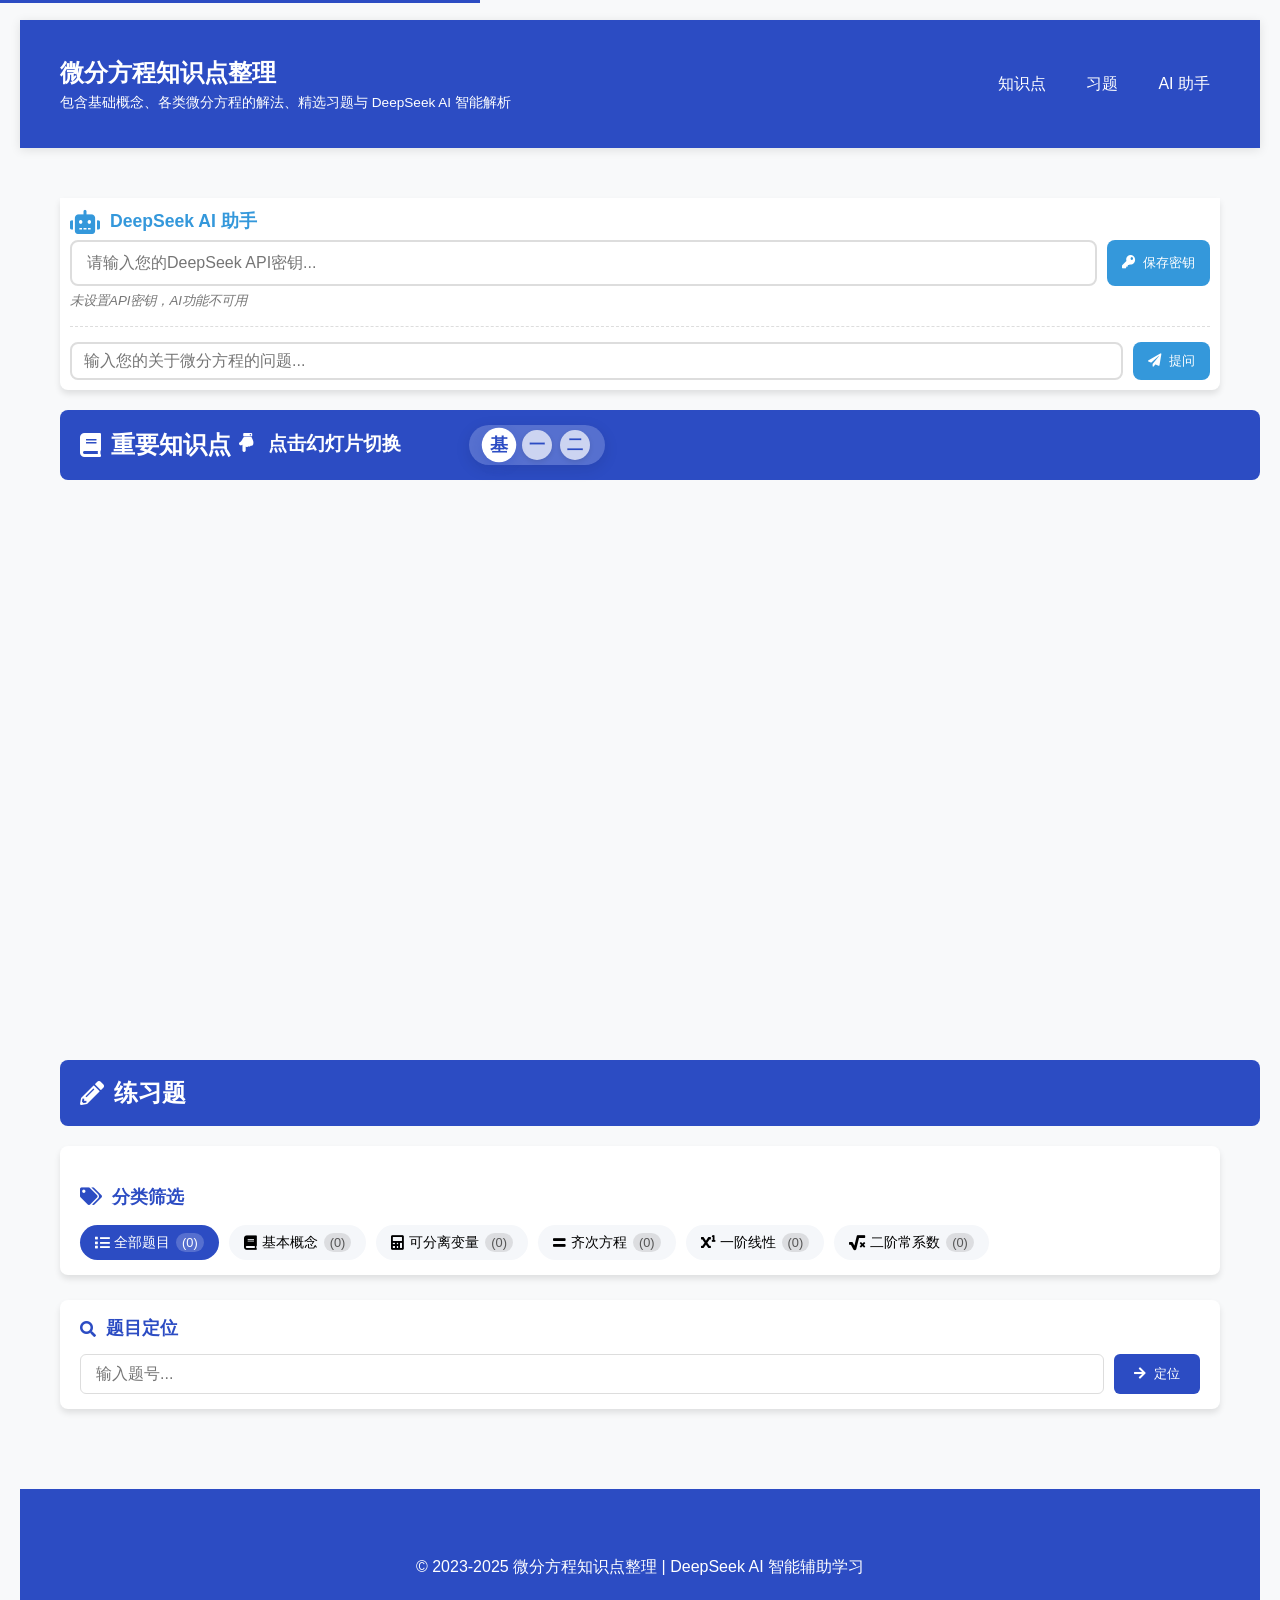
==== assets/differential-equation.html @ a794a0fa "Add Font Awesome, MathJax assets and project images" ====
<!DOCTYPE html>
<html lang="zh-CN">

<head>
    <meta charset="UTF-8">
    <meta http-equiv="Content-Type" content="text/html; charset=UTF-8">
    <meta name="viewport" content="width=device-width, initial-scale=1.0">
    <title>微分方程知识点整理</title>

    <!-- 加载指示器样式 -->
    <style>
        .loading-indicator {
            position: fixed;
            top: 0;
            left: 0;
            width: 100%;
            height: 3px;
            background: transparent;
            z-index: 9999;
        }

        .loading-bar {
            height: 100%;
            width: 0;
            background: #2c4cc3;
            transition: width 0.3s ease;
        }

        /* 移除按钮点击效果，只保留颜色变化 */
        .filter-btn,
        .solution-toggle {
            position: relative;
            transition: background-color 0.2s ease;
        }
        
        .filter-btn.active {
            background-color: var(--primary-color);
            color: white;
        }

        /* DeepSeek AI相关样式 */
        :root {
            --deepseek-primary: #3498db;
            --deepseek-secondary: #2980b9;
            --deepseek-accent: #1abc9c;
        }

        /* AI分析按钮样式 */
        .ai-analysis-btn {
            display: inline-flex;
            align-items: center;
            padding: 6px 14px;
            background: var(--deepseek-primary);
            color: white;
            border: none;
            border-radius: 20px;
            cursor: pointer;
            font-size: 13px;
            font-weight: 500;
            margin-left: 5px;
            transition: background-color 0.3s ease;
        }

        .ai-analysis-btn:hover {
            background-color: var(--deepseek-secondary);
        }

        .ai-analysis-btn i {
            margin-right: 6px;
            font-size: 14px;
        }

        /* Slideshow styles */
        .slides-container {
            position: relative;
            width: 100%;
            min-height: 520px;
            margin-bottom: 10px;
        }

        .slide {
            position: absolute;
            top: 0;
            left: 0;
            width: 100%;
            height: 100%;
            display: flex;
            justify-content: center;
            align-items: center;
            opacity: 0;
            pointer-events: none;
            transition: opacity var(--transition-speed) ease, transform var(--transition-speed) ease;
            transform: translateY(30px);
            z-index: 5;
        }

        .slide.active {
            opacity: 1;
            pointer-events: auto;
            transform: translateY(0);
            z-index: 10;
        }

        .slide-card {
            background: white;
            border-radius: 15px;
            padding: 40px 30px 30px;
            box-shadow: 0 10px 30px rgba(0, 0, 0, 0.1);
            position: relative;
            width: 90%;
            margin: 0 auto;
            max-width: 1000px;
            transition: transform 0.3s ease, box-shadow 0.3s ease;
            cursor: pointer;
        }

        .slide-card:hover {
            transform: translateY(-5px);
            box-shadow: 0 15px 40px rgba(0, 0, 0, 0.15);
        }

        .slide-number {
            position: absolute;
            top: -20px;
            left: -15px;
            width: 44px;
            height: 44px;
            background: var(--primary-color);
            color: white;
            border-radius: 50%;
            display: flex;
            align-items: center;
            justify-content: center;
            font-weight: bold;
            font-size: 1.3rem;
            box-shadow: 0 4px 10px rgba(44, 76, 195, 0.3);
            z-index: 5;
            border: 3px solid white;
        }

        .slide-header {
            display: flex;
            justify-content: space-between;
            align-items: center;
            margin-bottom: 16px;
            padding-bottom: 10px;
            border-bottom: 2px solid rgba(44, 76, 195, 0.2);
            position: relative;
        }

        .slide-title {
            font-size: 1.3rem;
            color: var(--primary-color);
            position: relative;
            margin: 0;
            padding-left: 8px;
            flex: 1;
        }

        .slide-content {
            position: relative;
            z-index: 1;
            font-size: 0.95rem;
        }

        .circle-nav {
            display: flex;
            gap: 12px;
            background: rgba(255, 255, 255, 0.9);
            padding: 10px 20px;
            border-radius: 30px;
            box-shadow: 0 4px 15px rgba(0, 0, 0, 0.1);
        }

        .circle-num {
            width: 36px;
            height: 36px;
            border-radius: 50%;
            background: #e2e8f0;
            color: #2c3e50;
            display: flex;
            align-items: center;
            justify-content: center;
            font-weight: 600;
            cursor: pointer;
            transition: all 0.3s ease;
            font-size: 1rem;
            box-shadow: 0 2px 5px rgba(0, 0, 0, 0.1);
        }

        .circle-num:hover {
            transform: scale(1.1);
            background: #d1e0f6;
        }

        .circle-num.active {
            background: var(--primary-color);
            color: white;
            transform: scale(1.15);
            box-shadow: 0 4px 8px rgba(44, 76, 195, 0.3);
        }

        @media (max-width: 1100px) {
            .slide-card {
                padding: 30px 25px 25px;
                width: 95%;
            }

            .slide-title {
                font-size: 1.5rem;
                margin-bottom: 16px;
            }

            .slide-content {
                font-size: 0.9rem;
            }
        }

        /* 筛选器和题目定位器样式 */
        .filter-section {
            margin-bottom: 25px;
            padding: 15px 20px;
            background: white;
            border-radius: var(--border-radius);
            box-shadow: var(--card-shadow);
        }

        .filter-subtitle {
            display: flex;
            align-items: center;
            margin-bottom: 15px;
            font-size: 1.1rem;
            color: var(--primary-color);
        }

        .filter-subtitle i {
            margin-right: 10px;
        }

        .locator-section {
            margin-bottom: 20px;
            padding: 15px 20px;
            background: white;
            border-radius: var(--border-radius);
            box-shadow: var(--card-shadow);
        }

        .locator-title {
            display: flex;
            align-items: center;
            margin-bottom: 12px;
        }

        .locator-title i {
            margin-right: 10px;
            color: var(--primary-color);
        }

        .locator-title h4 {
            margin: 0;
            font-size: 1.1rem;
            color: var(--primary-color);
        }

        .locator-input-container {
            display: flex;
            gap: 10px;
        }

        .problem-number-input {
            flex: 1;
            padding: 10px 15px;
            border: 1px solid #ddd;
            border-radius: 6px;
            font-size: 16px;
        }

        .locate-problem-btn {
            padding: 10px 20px;
            background: var(--primary-color);
            color: white;
            border: none;
            border-radius: 6px;
            cursor: pointer;
            transition: background-color 0.3s;
            display: flex;
            align-items: center;
        }

        .locate-problem-btn:hover {
            background-color: #1e3a8a;
        }

        .locate-problem-btn i {
            margin-right: 8px;
        }

        /* 高亮样式 */
        .problem-highlight {
            animation: highlight-pulse 2s;
        }

        @keyframes highlight-pulse {
            0% {
                box-shadow: 0 0 0 0 rgba(44, 76, 195, 0.7);
            }

            70% {
                box-shadow: 0 0 0 15px rgba(44, 76, 195, 0);
            }

            100% {
                box-shadow: 0 0 0 0 rgba(44, 76, 195, 0);
            }
        }

        .filter-title {
            margin-bottom: 15px;
            display: flex;
            align-items: center;
        }

        .filter-title i {
            margin-right: 10px;
            color: var(--primary-color);
        }

        .filter-container {
            display: flex;
            flex-wrap: wrap;
            gap: 10px;
        }

        .filter-btn {
            padding: 8px 15px;
            background: var(--light-gray);
            border: none;
            border-radius: 20px;
            cursor: pointer;
            transition: all var(--transition-speed);
            font-size: 0.9rem;
            display: flex;
            align-items: center;
        }


        .filter-btn i {
            margin-right: 5px;
        }




        .filter-btn .count {
            margin-left: 6px;
            background: rgba(255, 255, 255, 0.2);
            padding: 2px 6px;
            border-radius: 10px;
            font-size: 0.8rem;
            font-weight: normal;
        }

        .filter-btn:not(.active) .count {
            background: rgba(0, 0, 0, 0.1);
            color: #555;
        }



        /* 全局DeepSeek查询框 */
        .global-deepseek-container {
            background: white;
            padding: 20px;
            border-radius: 8px;
            box-shadow: 0 4px 6px rgba(0, 0, 0, 0.1);
            margin-bottom: 30px;
        }

        .global-deepseek-title {
            display: flex;
            align-items: center;
            margin-bottom: 15px;
            color: var(--deepseek-primary);
        }

        .global-deepseek-title i {
            margin-right: 10px;
            font-size: 1.5rem;
        }

        .global-deepseek-title h3 {
            margin: 0;
        }

        .global-deepseek-input-container {
            display: flex;
            gap: 10px;
        }

        .global-deepseek-input {
            flex: 1;
            padding: 12px 15px;
            border: 2px solid #ddd;
            border-radius: 8px;
            font-size: 16px;
            transition: border-color 0.3s;
        }

        .global-deepseek-input:focus {
            border-color: var(--deepseek-primary);
            outline: none;
        }

        .global-deepseek-btn {
            padding: 10px 20px;
            background: var(--deepseek-primary);
            color: white;
            border: none;
            border-radius: 8px;
            cursor: pointer;
            font-weight: 500;
            transition: background-color 0.3s;
            display: flex;
            align-items: center;
        }

        .global-deepseek-btn:hover {
            background-color: var(--deepseek-secondary);
        }

        .global-deepseek-btn i {
            margin-right: 8px;
        }

        /* DeepSeek AI Chat模态框样式 */
        .deepseek-modal {
            display: none;
            position: fixed;
            top: 0;
            left: 0;
            width: 100%;
            height: 100%;
            background-color: rgba(0, 0, 0, 0.5);
            z-index: 2000;
            overflow: auto;
            animation: fadeIn 0.3s;
        }

        .deepseek-modal.show {
            display: flex;
            justify-content: center;
            align-items: center;
        }

        .deepseek-modal-content {
            background-color: white;
            width: 800px;
            max-width: 90%;
            height: 80vh;
            border-radius: 12px;
            overflow: hidden;
            display: flex;
            flex-direction: column;
            position: relative;
            box-shadow: 0 10px 25px rgba(0, 0, 0, 0.2);
            animation: slideUp 0.4s;
        }

        .deepseek-modal-header {
            display: flex;
            justify-content: space-between;
            align-items: center;
            padding: 15px 20px;
            background: var(--deepseek-primary);
            color: white;
        }

        .deepseek-modal-title {
            font-size: 1.2rem;
            font-weight: bold;
            margin: 0;
        }

        .deepseek-modal-close {
            background: transparent;
            border: none;
            color: white;
            font-size: 1.5rem;
            cursor: pointer;
            padding: 0;
            transition: transform 0.3s;
        }

        .deepseek-modal-close:hover {
            transform: scale(1.1);
        }

        .deepseek-modal-body {
            flex: 1;
            display: flex;
            flex-direction: column;
            padding: 20px;
            overflow: hidden;
        }

        .deepseek-chat-container {
            flex: 1;
            overflow-y: auto;
            padding: 10px;
            background: #f8f9fa;
            border-radius: 8px;
            margin-bottom: 15px;
        }

        .deepseek-chat-message {
            margin-bottom: 15px;
            max-width: 90%;
        }

        .deepseek-chat-user {
            margin-left: auto;
            background: #dcf8c6;
            padding: 10px 15px;
            border-radius: 18px 18px 0 18px;
            box-shadow: 0 1px 2px rgba(0, 0, 0, 0.1);
        }

        .deepseek-chat-ai {
            margin-right: auto;
            background: white;
            padding: 10px 15px;
            border-radius: 18px 18px 18px 0;
            box-shadow: 0 1px 2px rgba(0, 0, 0, 0.1);
            border-left: 3px solid var(--deepseek-primary);
        }

        .deepseek-chat-input-container {
            display: flex;
            gap: 10px;
        }

        .deepseek-chat-input {
            flex: 1;
            padding: 12px;
            border: 2px solid #ddd;
            border-radius: 24px;
            font-size: 16px;
            transition: border-color 0.3s;
        }

        .deepseek-chat-input:focus {
            border-color: var(--deepseek-primary);
            outline: none;
        }

        .deepseek-chat-send {
            padding: 10px 20px;
            background: var(--deepseek-primary);
            color: white;
            border: none;
            border-radius: 24px;
            cursor: pointer;
            font-weight: bold;
            transition: background-color 0.3s;
        }

        .deepseek-chat-send:hover {
            background-color: var(--deepseek-secondary);
        }

        /* 加载动画 */
        @keyframes fadeIn {
            from {
                opacity: 0;
            }

            to {
                opacity: 1;
            }
        }

        @keyframes slideUp {
            from {
                transform: translateY(30px);
                opacity: 0;
            }

            to {
                transform: translateY(0);
                opacity: 1;
            }
        }

        .loading-spinner {
            display: inline-block;
            width: 20px;
            height: 20px;
            border: 3px solid rgba(255, 255, 255, 0.3);
            border-radius: 50%;
            border-top-color: #fff;
            animation: spin 1s ease-in-out infinite;
            margin-right: 10px;
        }

        @keyframes spin {
            to {
                transform: rotate(360deg);
            }
        }

        /* 响应式调整 */
        @media (max-width: 768px) {
            .deepseek-modal-content {
                height: 90vh;
                width: 95%;
            }

            .global-deepseek-input-container {
                flex-direction: column;
            }
        }
    </style>

    <!-- 先加载CSS -->
    <link rel="preload" href="fontawesome/css/all.min.css" as="style">
    <link rel="stylesheet" href="fontawesome/css/all.min.css" media="print" onload="this.media='all'">
    <noscript>
        <link rel="stylesheet" href="fontawesome/css/all.min.css">
    </noscript>

    <!-- 配置MathJax但延迟加载 -->
    <script>
        window.MathJax = {
            tex: {
                inlineMath: [['$', '$'], ['\\(', '\\)']],
                displayMath: [['$$', '$$'], ['\\[', '\\]']],
                processEscapes: true,
                processEnvironments: true,
                packages: ['base', 'ams', 'noerrors', 'noundefined']
            },
            options: {
                ignoreHtmlClass: 'tex2jax_ignore',
                processHtmlClass: 'tex2jax_process'
            },
            startup: {
                pageReady: function () {
                    return MathJax.startup.defaultPageReady().then(function () {
                        console.log('MathJax初始渲染完成');
                        // 标记MathJax已准备就绪
                        window.mathJaxReady = true;
                    });
                }
            },
            chtml: {
                displayAlign: 'left',
                displayIndent: '2em',
                scale: 1.0
            }
        };
    </script>

    <!-- 强制公式左对齐的样式 -->
    <style>
        .MathJax,
        .MathJax_Display {
            text-align: left !important;
        }

        .mjx-chtml.MJXc-display {
            text-align: left !important;
            margin: 0.5em 0 !important;
        }

        /* 简化卡片阴影效果 */
        .exercise-item {
            box-shadow: 0 2px 5px rgba(0, 0, 0, 0.08);
            transition: box-shadow 0.2s;
        }

        .exercise-item:hover {
            box-shadow: 0 3px 8px rgba(0, 0, 0, 0.12);
        }

        /* 更简单的背景 */
        body {
            background-color: #f8f9fa;
        }

        /* 核心色彩变量 */
        :root {
            --primary-color: #2c4cc3;
            --secondary-color: #3498db;
            --accent-color: #e74c3c;
            --success-color: #2ecc71;
            --warning-color: #f39c12;
            --gray-100: #f8f9fa;
            --gray-300: #dee2e6;
            --gray-700: #495057;
        }

        /* 轻量级按钮交互 */
        .filter-btn,
        .solution-toggle,
        .ai-analysis-btn {
            transition: background-color 0.2s, transform 0.2s;
        }

        .filter-btn:active,
        .solution-toggle:active,
        .ai-analysis-btn:active {
            transform: scale(0.98);
        }

        .filter-btn:focus,
        .solution-toggle:focus,
        .ai-analysis-btn:focus {
            outline: 2px solid rgba(44, 76, 195, 0.3);
            outline-offset: 1px;
        }

        /* 习题标签简化 */
        .exercise-difficulty,
        .exercise-type,
        .exercise-category {
            font-size: 0.85rem;
            padding: 2px 10px;
            border-radius: 12px;
            font-weight: 500;
        }

        /* 简单的不同颜色区分 */
        .exercise-difficulty.easy {
            background-color: rgba(46, 204, 113, 0.15);
            color: #27ae60;
        }

        .exercise-difficulty.medium {
            background-color: rgba(243, 156, 18, 0.15);
            color: #d35400;
        }

        .exercise-difficulty.hard {
            background-color: rgba(231, 76, 60, 0.15);
            color: #c0392b;
        }

        /* 已删除重复的定位器样式 */

        /* 高亮效果简化 */
        .problem-highlight {
            background-color: rgba(44, 76, 195, 0.05);
            border-left: 3px solid var(--primary-color);
        }

        /* 移动端优化 */
        @media (max-width: 768px) {
            .filter-container {
                display: grid;
                grid-template-columns: repeat(2, 1fr);
                gap: 8px;
            }

            .exercise-meta {
                display: flex;
                flex-wrap: wrap;
                gap: 5px;
                margin-top: 10px;
            }
        }

        /* 压缩页面顶部区块 */
        .page-header {
            margin-bottom: 15px;
            padding: 15px 0;
        }

        .page-header h1 {
            font-size: 1.8rem;
            margin-bottom: 5px;
        }

        .page-header p {
            margin-bottom: 0;
            font-size: 0.95rem;
        }

        .global-deepseek-container {
            padding: 15px;
            margin-bottom: 15px;
        }

        .global-deepseek-title {
            margin-bottom: 10px;
        }

        .global-deepseek-title h3 {
            font-size: 1.2rem;
        }

        .api-key-section {
            margin-bottom: 10px;
        }

        .api-key-input-container {
            margin-bottom: 5px;
        }

        .deepseek-api-key,
        .global-deepseek-input {
            padding: 8px 12px;
        }

        .global-deepseek-btn {
            padding: 8px 15px;
        }

        .navbar {
            padding: 1px 0;
            margin-bottom: 0;
            background-color: white;
            box-shadow: 0 1px 2px rgba(0, 0, 0, 0.05);
        }

        .navbar-brand-container {
            display: flex;
            flex-direction: column;
            align-items: flex-start;
        }

        .navbar-brand {
            font-size: 1.5rem;
            font-weight: bold;
            color: var(--primary-color);
            margin-bottom: 2px;
            text-decoration: none;
        }

        .navbar-subtitle {
            font-size: 0.85rem;
            color: white;
            margin: 0;
        }

        .container {
            padding-top: 5px;
        }

        .main-content {
            padding-top: 0;
        }

        /* 减少导航栏和DeepSeek AI助手之间的距离 */
        .global-deepseek-container {
            margin-top: -10px;
            margin-bottom: 10px;
            padding: 10px;
            border-top: none;
            border-top-left-radius: 0;
            border-top-right-radius: 0;
        }

        .global-deepseek-title {
            margin-bottom: 5px;
        }

        .global-deepseek-title h3 {
            font-size: 1.1rem;
            margin: 0;
        }

        .api-key-section {
            margin-bottom: 5px;
        }

        .api-key-input-container {
            margin-bottom: 3px;
        }

        @media (max-width: 768px) {
            .navbar-container {
                flex-direction: column;
                align-items: flex-start;
            }

            .navbar-nav {
                margin-top: 8px;
                width: 100%;
                justify-content: space-between;
            }
        }

        /* 已删除重复的筛选器和题目定位器样式 */

        /* 已删除重复的筛选器和题目定位器样式，使用前面定义的样式 */
    </style>

    <!-- 加载指示器脚本 -->
    <script>
        // 页面加载进度指示器
        document.addEventListener('DOMContentLoaded', function () {
            // 创建加载指示器
            const indicator = document.createElement('div');
            indicator.className = 'loading-indicator';
            indicator.innerHTML = '<div class="loading-bar" id="loadingBar"></div>';
            document.body.appendChild(indicator);

            // 更新加载进度
            const loadingBar = document.getElementById('loadingBar');
            let progress = 10;

            // 初始进度
            loadingBar.style.width = progress + '%';

            // 模拟加载进度
            const progressInterval = setInterval(function () {
                // 缓慢增加进度，最多到90%
                if (progress < 90) {
                    progress += (90 - progress) / 10;
                    loadingBar.style.width = progress + '%';
                }
            }, 200);

            // 窗口加载完成时
            window.addEventListener('load', function () {
                loadingBar.style.width = '100%';

                // 加载完成后隐藏进度条
                setTimeout(function () {
                    indicator.style.opacity = '0';
                    setTimeout(function () {
                        indicator.remove();
                        clearInterval(progressInterval);
                    }, 300);
                }, 500);
            });
        });
    </script>

    <!-- 分类修复脚本 -->
    <script>
        document.addEventListener('DOMContentLoaded', function () {
            // 等待页面完全加载
            setTimeout(function () {
                console.log('使用系统自动计算更新分类显示...');
                try {
                    // 使用JavaScript文件中的函数更新分类计数
                    if (typeof updateFilterButtonCounts === 'function') {
                        updateFilterButtonCounts();
                    }

                    if (typeof forceFixFilterButtons === 'function') {
                        forceFixFilterButtons();
                    }

                    console.log('分类显示更新完成');
                } catch (e) {
                    console.error('更新分类显示时出错:', e);
                }
            }, 1000);
        });
    </script>

    <!-- 资源加载器 -->
    <script>
        // 全局函数：优化公式中的斜杠处理
        function convertBackslashes() {
            console.log('开始优化公式中的斜杠处理...');

            // 获取所有包含公式的元素
            const mathElements = document.querySelectorAll('*:not(script):not(style)');

            mathElements.forEach(el => {
                // 检查元素内容是否包含公式
                const text = el.innerHTML;
                if (text.includes('$')) {
                    // 处理行间公式
                    let newText = text.replace(/\$\$(([\s\S]*?))\$\$/g, function (match, formula) {
                        // 只处理换行和确保命令前有单斜杠
                        let processed = formula.replace(/\n/g, '\\\\');
                        // 确保LaTeX命令前有单斜杠，但不重复添加
                        processed = processed.replace(/\\\\([a-zA-Z]+)/g, '\\$1');
                        return '$$' + processed + '$$';
                    });

                    // 处理行内公式
                    newText = newText.replace(/\$([^\$\n]+?)\$/g, function (match, formula) {
                        // 确保LaTeX命令前有单斜杠，但不重复添加
                        let processed = formula.replace(/\\\\([a-zA-Z]+)/g, '\\$1');
                        return '$' + processed + '$';
                    });

                    // 更新元素内容
                    if (newText !== text) {
                        el.innerHTML = newText;
                    }
                }
            });

            console.log('公式处理完成');
        }

        // 资源加载器
        const ResourceLoader = {
            // 加载MathJax - 使用原始配置
            loadMathJax: function () {
                console.log('加载MathJax...');
                if (document.getElementById('MathJax-script')) return;

                // 使用统一的MathJax配置
                window.MathJax = {
                    tex: {
                        inlineMath: [['$', '$']],
                        displayMath: [['$$', '$$']],
                        processEscapes: true,
                        processEnvironments: true,
                        packages: ['base', 'ams', 'noerrors', 'noundefined']
                    },
                    svg: {
                        fontCache: 'global'
                    }
                };

                // 使用本地MathJax资源
                const script = document.createElement('script');
                script.src = 'mathjax/es5/tex-svg.js';
                script.id = 'MathJax-script';
                script.async = true;
                script.onload = function () {
                    console.log('MathJax加载完成');

                    // MathJax加载完成后优化公式处理
                    setTimeout(function () {
                        // 优化公式中的斜杠处理
                        convertBackslashes();

                        // 然后触发MathJax重新渲染
                        if (window.MathJax && window.MathJax.typesetPromise) {
                            console.log('MathJax加载后触发公式重新渲染');
                            try {
                                window.MathJax.typesetPromise()
                                    .then(() => {
                                        console.log('公式渲染成功');
                                    })
                                    .catch(err => {
                                        console.warn('公式渲染错误:', err);
                                        // 如果渲染失败，尝试刷新页面
                                        console.log('尝试刷新页面以修复公式渲染问题');
                                    });
                            } catch (e) {
                                console.error('MathJax渲染异常:', e);
                            }
                        }
                    }, 300); // 增加延迟时间，确保DOM完全更新
                };
                document.head.appendChild(script);
            }
        };

        // 页面内容加载后
        document.addEventListener('DOMContentLoaded', function () {
            // 先处理公式中的单斜杠
            setTimeout(convertBackslashes, 100);

            // 然后加载MathJax以确保公式正确渲染
            setTimeout(ResourceLoader.loadMathJax, 300);

            // 添加预先的按钮点击处理
            setTimeout(function () {
                // 为解析按钮添加点击事件
                const solutionButtons = document.querySelectorAll('.solution-toggle');
                solutionButtons.forEach(button => {
                    button.addEventListener('click', function () {
                        // 获取相关元素
                        const solutionId = this.getAttribute('data-solution');
                        const solutionContent = document.getElementById(solutionId);

                        // 切换显示状态
                        if (solutionContent) {
                            const isVisible = solutionContent.classList.contains('show');
                            if (isVisible) {
                                solutionContent.classList.remove('show');
                                this.innerHTML = '<i class="fas fa-lightbulb"></i> 查看解析';
                            } else {
                                solutionContent.classList.add('show');
                                this.innerHTML = '<i class="fas fa-eye-slash"></i> 隐藏解析';

                                // 确保MathJax重新渲染该容器中的公式
                                if (window.MathJax) {
                                    try {
                                        if (MathJax.typesetPromise) {
                                            MathJax.typesetPromise([solutionContent]).catch(err => {
                                                console.warn('MathJax渲染警告:', err);
                                            });
                                        } else if (MathJax.Hub) {
                                            MathJax.Hub.Queue(["Typeset", MathJax.Hub, solutionContent]);
                                        }
                                    } catch (err) {
                                        console.error('公式渲染出错:', err);
                                    }
                                }
                            }
                        }
                    });
                });

                // 为筛选按钮添加点击事件
                const filterButtons = document.querySelectorAll('.filter-btn');
                filterButtons.forEach(button => {
                    button.addEventListener('click', function () {
                        filterButtons.forEach(btn => btn.classList.remove('active'));
                        this.classList.add('active');

                        const filter = this.getAttribute('data-filter');
                        if (window.renderExercises) {
                            window.renderExercises(filter);
                        } else {
                            console.log('渲染函数未加载，保存筛选条件');
                            window.pendingFilter = filter;
                        }
                    });
                });
            }, 500);
        });
    </script>
    <style>
        :root {
            --primary-color: #2c4cc3;
            --secondary-color: #3498db;
            --accent-color: #e74c3c;
            --bg-color: #f8f9fa;
            --text-color: #2c3e50;
            --light-gray: #f5f7fa;
            --dark-gray: #343a40;
            --border-color: #e2e8f0;
            --card-shadow: 0 4px 6px rgba(0, 0, 0, 0.1);
            --border-radius: 8px;
            --transition-speed: 0.3s;
        }

        /* 基础样式 */
        body {
            font-family: 'Microsoft YaHei', Arial, sans-serif;
            line-height: 1.5;
            color: #333;
            background-color: #f8f9fa;
            margin: 0;
            padding: 20px;
        }

        /* 解析内容容器 */
        .explanation-content {
            font-family: 'Microsoft YaHei', Arial, sans-serif;
            background: var(--light-gray);
            border: 1px solid #e2e8f0;
            border-left: 4px solid var(--primary-color);
            border-radius: 0 0 var(--border-radius) var(--border-radius);
            padding: 1.2em;
            margin: 0;
            max-height: none !important;
            /* 取消高度限制 */
            overflow-y: visible !important;
            /* 确保内容不被截断 */
        }

        /* 中文段落样式 */
        .explanation-content p {
            font-family: 'Microsoft YaHei', Arial, sans-serif;
            line-height: 1.5 !important;
            /* 单倍行距 */
            margin: 0 0 1em 0 !important;
            /* 段后空一行 */
            padding: 0;
            text-align: left;
        }

        /* 最后一个段落不需要底部margin */
        .explanation-content p:last-child {
            margin-bottom: 0 !important;
        }

        /* 数学公式块样式 */
        .math-block {
            display: block;
            margin: 0.5em 0 1em 0;
            padding: 0.5em 0;
        }

        /* 步骤项目样式 */
        .step-item {
            margin: 0.8em 0;
            padding: 0.2em 0;
            font-weight: 500;
        }

        /* 列表项目样式 */
        .bullet-item {
            margin: 0.5em 0 0.5em 1.5em;
            padding: 0.1em 0;
            position: relative;
        }

        /* 列表项目间距 */
        .bullet-item+.math-block {
            margin-top: 0;
            margin-left: 1.5em;
        }

        /* 步骤项与公式块的组合 */
        .step-item+.math-block {
            margin-top: 0.2em;
            margin-bottom: 1em;
        }

        /* 确保步骤之间有足够间距 */
        .step-item:not(:first-child) {
            margin-top: 1.2em;
        }

        /* 解析和答案容器 */
        .explanation,
        .answer {
            font-family: 'Microsoft YaHei', Arial, sans-serif;
            margin: 1.5em 0;
            padding: 0;
            background: transparent;
            border-radius: var(--border-radius);
        }

        /* 解析标题样式 */
        .explanation h4,
        .answer h4 {
            color: var(--primary-color);
            margin: 0;
            padding: 0.6em 1em;
            font-family: 'Microsoft YaHei', Arial, sans-serif;
            display: flex;
            align-items: center;
            background: #eaeff9;
            border-radius: var(--border-radius) var(--border-radius) 0 0;
            border-left: 4px solid var(--primary-color);
            font-size: 1.1em;
        }

        .explanation h4 i,
        .answer h4 i {
            margin-right: 0.5em;
        }

        /* 习题内容样式 */
        .exercise-question,
        .solution-content {
            line-height: 1.5;
            padding: 10px 15px;
            background: var(--light-gray);
            border-radius: var(--border-radius);
            margin: 10px 0;
        }

        /* 解析内容样式 */
        .solution-content {
            display: none;
            opacity: 0;
            transition: opacity 0.3s ease;
            margin-top: 15px;
            background: #fff;
            border-radius: 8px;
            box-shadow: 0 2px 4px rgba(0, 0, 0, 0.1);
        }

        .solution-content.show {
            display: block !important;
            opacity: 1;
            max-height: none !important;
            overflow: visible !important;
        }

        /* 函数图像样式 */
        .solution-image {
            display: block;
            max-width: 100%;
            height: auto;
            margin: 15px auto;
            border-radius: var(--border-radius);
            box-shadow: 0 2px 6px rgba(0, 0, 0, 0.12);
            transition: transform 0.3s ease;
        }

        .solution-image:hover {
            transform: scale(1.02);
        }

        /* 查看解析按钮样式 */
        .solution-toggle {
            display: inline-flex;
            align-items: center;
            padding: 8px 16px;
            background: var(--primary-color);
            color: white;
            border: none;
            border-radius: 20px;
            cursor: pointer;
            font-size: 14px;
            font-weight: 500;
            margin: 10px 0;
            transition: background-color 0.3s ease;
        }

        .solution-toggle:hover {
            background-color: #1e3a8a;
        }

        .solution-toggle i {
            margin-right: 8px;
            font-size: 16px;
        }

        /* 确保解析内容在显示时完全可见 */
        .exercise-item {
            overflow: visible !important;
        }

        .exercise-content {
            overflow: visible !important;
        }

        .solution-section {
            z-index: 1;
            position: relative;
        }
        
        /* 返回顶部按钮样式 */
        .scroll-to-top {
            position: fixed;
            bottom: 30px;
            right: 30px;
            width: 50px;
            height: 50px;
            border-radius: 50%;
            background-color: var(--primary-color);
            color: white;
            border: none;
            box-shadow: 0 4px 10px rgba(0, 0, 0, 0.2);
            cursor: pointer;
            display: flex;
            align-items: center;
            justify-content: center;
            font-size: 20px;
            z-index: 1000;
            opacity: 0;
            visibility: hidden;
            transform: translateY(20px);
            transition: all 0.3s ease;
        }
        
        .scroll-to-top.show {
            opacity: 1;
            visibility: visible;
            transform: translateY(0);
        }
        
        .scroll-to-top:hover {
            background-color: #1e3a8a;
            transform: translateY(-5px);
            box-shadow: 0 6px 15px rgba(0, 0, 0, 0.3);
        }

        /* 以下是UI元素的样式，不影响文本排版和公式 */

        /* 容器样式 */
        .container {
            width: 100%;
            max-width: 1200px;
            margin: 0 auto;
            padding: 20px;
            box-sizing: border-box;
        }

        /* 导航栏样式 */
        .navbar {
            background: var(--primary-color);
            color: white;
            padding: 15px 0;
            position: sticky;
            top: 0;
            z-index: 1000;
            box-shadow: 0 2px 10px rgba(0, 0, 0, 0.1);
        }

        .navbar-container {
            display: flex;
            justify-content: space-between;
            align-items: center;
        }

        .navbar-brand {
            font-size: 1.5rem;
            font-weight: bold;
            color: white;
            text-decoration: none;
        }

        .navbar-nav {
            display: flex;
            list-style: none;
        }

        .nav-item {
            margin-left: 20px;
        }

        .nav-link {
            color: white;
            text-decoration: none;
            font-weight: 500;
            padding: 5px 10px;
            border-radius: var(--border-radius);
            transition: background-color var(--transition-speed);
        }

        .nav-link:hover {
            background-color: rgba(255, 255, 255, 0.1);
        }

        /* 主要内容 */
        .main-content {
            padding: 40px 0;
        }

        .page-header {
            text-align: center;
            margin-bottom: 40px;
            padding: 30px;
            background: white;
            border-radius: var(--border-radius);
            box-shadow: var(--card-shadow);
        }

        .page-header h1 {
            font-size: 2.5rem;
            margin-bottom: 10px;
            color: var(--primary-color);
        }

        /* 知识点部分 */
        .knowledge-section {
            margin-bottom: 40px;
            padding: 0;
            width: 100%;
        }

        .section-title {
            padding: 15px 20px;
            margin-bottom: 20px;
            background: var(--primary-color);
            color: white;
            border-radius: var(--border-radius);
            font-size: 1.5rem;
            display: flex;
            align-items: center;
            width: 100%;
        }

        .section-title i {
            margin-right: 10px;
        }

        .knowledge-content {
            display: grid;
            grid-template-columns: repeat(auto-fill, minmax(400px, 1fr));
            gap: 20px;
            width: 100%;
        }

        /* 知识点卡片样式 */
        .knowledge-point {
            background: white;
            border-radius: var(--border-radius);
            box-shadow: var(--card-shadow);
            padding: 20px;
            transition: transform var(--transition-speed);
            width: 100%;
        }

        .knowledge-point:hover {
            transform: translateY(-5px);
        }

        /* 筛选器样式 */
        .filters {
            margin-bottom: 30px;
            padding: 20px;
            background: white;
            border-radius: var(--border-radius);
            box-shadow: var(--card-shadow);
        }

        .filter-title {
            margin-bottom: 15px;
            display: flex;
            align-items: center;
        }

        .filter-title i {
            margin-right: 10px;
            color: var(--primary-color);
        }

        .filter-container {
            display: flex;
            flex-wrap: wrap;
            gap: 10px;
        }

        .filter-btn {
            padding: 8px 15px;
            background: var(--light-gray);
            border: none;
            border-radius: 20px;
            cursor: pointer;
            transition: all var(--transition-speed);
            font-size: 0.9rem;
            display: flex;
            align-items: center;
        }


        .filter-btn i {
            margin-right: 5px;
        }

        /* 习题统计 */
        .exercise-stats {
            margin-bottom: 10px;
            padding: 10px;
            background: white;
            border-radius: var(--border-radius);
            box-shadow: var(--card-shadow);
            display: flex;
            justify-content: space-between;
            align-items: center;
        }

        .stats-item {
            text-align: center;
            flex: 1;
        }

        .stats-number {
            font-size: 1.5rem;
            font-weight: bold;
            color: var(--primary-color);
        }

        .stats-label {
            font-size: 0.9rem;
            color: var(--dark-gray);
        }

        /* 习题容器样式 */
        #exercise-container {
            max-height: none !important;
            overflow: visible !important;
        }

        /* 习题项目样式 */
        .exercise-item {
            max-height: none !important;
            overflow: visible !important;
            margin-bottom: 15px;
            border-radius: var(--border-radius);
            background: white;
            box-shadow: var(--card-shadow);
            transition: box-shadow var(--transition-speed);
        }

        .exercise-item:hover {
            box-shadow: 0 10px 15px rgba(0, 0, 0, 0.1);
        }

        .exercise-header {
            padding: 15px 20px;
            background: var(--light-gray);
            display: flex;
            align-items: center;
            justify-content: space-between;
            border-bottom: 1px solid var(--border-color);
        }

        .exercise-title-wrapper {
            display: flex;
            align-items: center;
            gap: 3px;
        }

        .exercise-number {
            background: var(--primary-color);
            color: white;
            width: 35px;
            height: 35px;
            border-radius: 50%;
            display: flex;
            align-items: center;
            justify-content: center;
            font-weight: bold;
            font-size: 0.9rem;
        }

        .exercise-title {
            font-size: 1.2rem;
            margin: 0;
            color: var(--text-color);
        }

        .exercise-meta {
            display: flex;
            gap: 8px;
            flex-wrap: wrap;
        }

        .exercise-type,
        .exercise-difficulty,
        .exercise-category,
        .exercise-method {
            padding: 4px 12px;
            border-radius: 20px;
            font-size: 0.85rem;
            white-space: nowrap;
            display: flex;
            align-items: center;
        }

        .exercise-type {
            background: var(--secondary-color);
            color: white;
        }

        .exercise-difficulty {
            color: white;
        }

        .exercise-difficulty.easy {
            background: #2ecc71;
        }

        .exercise-difficulty.medium {
            background: #f39c12;
        }

        .exercise-difficulty.hard {
            background: var(--accent-color);
        }

        .exercise-category {
            background: #9b59b6;
            color: white;
        }

        .exercise-method {
            background: #34495e;
            color: white;
        }

        .exercise-meta i {
            margin-right: 5px;
            font-size: 0.85rem;
        }

        .exercise-content {
            padding: 15px;
        }

        /* 解析部分样式 */
        .solution-section {
            border-top: 1px solid rgba(0, 0, 0, 0.05);
            margin-top: 0px;
            padding-top: 5px;
        }

        /* 分页 */
        .pagination {
            display: flex;
            justify-content: center;
            margin-top: 40px;
            margin-bottom: 20px;
            align-items: center;
            flex-wrap: wrap;
        }

        .pagination-item {
            margin: 0 5px;
            width: 40px;
            height: 40px;
            display: flex;
            align-items: center;
            justify-content: center;
            border-radius: 50%;
            background: white;
            color: var(--text-color);
            text-decoration: none;
            transition: all var(--transition-speed);
            box-shadow: 0 2px 5px rgba(0, 0, 0, 0.1);
        }

        .pagination-item:hover {
            background: var(--light-gray);
        }

        .pagination-item.active {
            background: var(--primary-color);
            color: white;
        }

        .pagination-item.disabled {
            opacity: 0.5;
            cursor: not-allowed;
        }

        .pagination-item.disabled:hover {
            background: white;
        }

        .pagination-ellipsis {
            margin: 0 5px;
            width: 20px;
            text-align: center;
            color: var(--text-color);
            font-weight: bold;
        }

        /* 页脚 */
        .footer {
            padding: 30px 0;
            background: var(--primary-color);
            color: white;
            text-align: center;
        }

        .footer-content {
            max-width: 600px;
            margin: 0 auto;
        }

        /* 此处已删除重复的scroll-to-top样式，使用前面定义的样式 */

        /* 响应式调整 */
        @media (max-width: 768px) {
            .knowledge-content {
                grid-template-columns: 1fr;
            }

            .exercise-header {
                flex-direction: column;
                align-items: flex-start;
            }

            .exercise-meta {
                margin-top: 15px;
            }
        }

        /* JSXGraph容器样式 */
        .jxgbox {
            width: 100% !important;
            height: 400px !important;
            border: none !important;
            border-radius: 4px !important;
            background-color: white !important;
            box-shadow: inset 0 2px 4px rgba(0, 0, 0, 0.05) !important;
            margin: 15px 0 !important;
        }

        /* 函数图像容器样式 */
        .function-plot {
            margin: 20px 0;
            padding: 15px;
            background: #f8f9fa;
            border-radius: 8px;
            box-shadow: 0 2px 4px rgba(0, 0, 0, 0.1);
        }

        /* 图像标题样式 */
        .plot-title {
            font-size: 16px;
            font-weight: 500;
            color: #2c3e50;
            margin-bottom: 15px;
            padding-left: 10px;
            border-left: 4px solid #3498db;
        }

        /* 确保图形容器在移动设备上也能正常显示 */
        @media (max-width: 768px) {
            .jxgbox {
                height: 300px !important;
            }
        }

        /* JSXGraph样式覆盖 */
        .JXGtext {
            font-family: 'KaTeX_Math', 'Times New Roman', serif !important;
        }

        .jxg-axis {
            stroke: #95a5a6 !important;
            stroke-width: 1px !important;
        }

        .jxg-grid {
            stroke: #ecf0f1 !important;
        }

        /* 添加解析图片相关的样式 */
        .solution-content {
            position: relative;
            z-index: 1;
            margin-top: 10px;
            border-radius: 4px;
            overflow: hidden;
            max-height: 0;
            transition: max-height 0.3s ease-out;
        }

        .image-container {
            display: block !important;
            visibility: visible !important;
            margin: 20px auto !important;
            text-align: center;
            position: relative;
            z-index: 100;
        }

        .solution-image {
            display: block !important;
            max-width: 90% !important;
            height: auto !important;
            margin: 10px auto !important;
            border: 2px solid #3498db !important;
            border-radius: 8px !important;
            box-shadow: 0 4px 10px rgba(0, 0, 0, 0.2) !important;
            z-index: 110 !important;
            transition: transform 0.3s ease !important;
        }

        .solution-image:hover {
            transform: scale(1.02) !important;
            box-shadow: 0 6px 15px rgba(0, 0, 0, 0.3) !important;
        }

        .solution-section {
            z-index: 1;
            position: relative;
        }

        /* 简单的函数图像样式 */
        .function-image {
            margin: 20px auto;
            text-align: center;
            padding: 10px;
            background-color: #ffffff;
            position: relative;
        }

        .function-image img {
            max-width: 50%;
            height: auto;
            border-radius: 8px;
            box-shadow: 0 2px 6px #ffffff;
            transition: transform 0.2s ease;
            display: block;
            margin: 0 auto;
        }

        .function-image img:hover {
            transform: scale(1.03);
            box-shadow: 0 4px 10px #ffffff;
        }

        /* 添加API密钥相关样式 */
        .api-key-section {
            margin-bottom: 15px;
            padding-bottom: 15px;
            border-bottom: 1px dashed #ddd;
        }

        /* 题目定位器样式 */
        .problem-locator {
            margin-bottom: 20px;
            padding: 15px 20px;
            background: white;
            border-radius: var(--border-radius);
            box-shadow: var(--card-shadow);
        }

        .locator-title {
            display: flex;
            align-items: center;
            margin-bottom: 12px;
        }

        .locator-title i {
            margin-right: 10px;
            color: var(--primary-color);
        }

        .locator-title h4 {
            margin: 0;
            font-size: 1.1rem;
        }

        .locator-input-container {
            display: flex;
            gap: 10px;
        }

        .problem-number-input {
            flex: 1;
            padding: 10px 15px;
            border: 1px solid #ddd;
            border-radius: 6px;
            font-size: 16px;
        }

        .locate-problem-btn {
            padding: 10px 20px;
            background: var(--primary-color);
            color: white;
            border: none;
            border-radius: 6px;
            cursor: pointer;
            transition: background-color 0.3s;
            display: flex;
            align-items: center;
        }

        .locate-problem-btn:hover {
            background-color: #1e3a8a;
        }

        .locate-problem-btn i {
            margin-right: 8px;
        }

        /* 高亮样式 */
        .problem-highlight {
            animation: highlight-pulse 2s;
        }

        @keyframes highlight-pulse {
            0% {
                box-shadow: 0 0 0 0 rgba(44, 76, 195, 0.7);
            }

            70% {
                box-shadow: 0 0 0 15px rgba(44, 76, 195, 0);
            }

            100% {
                box-shadow: 0 0 0 0 rgba(44, 76, 195, 0);
            }
        }

        .api-key-input-container {
            display: flex;
            gap: 10px;
            margin-bottom: 5px;
        }

        .deepseek-api-key {
            flex: 1;
            padding: 12px 15px;
            border: 2px solid #ddd;
            border-radius: 8px;
            font-size: 16px;
            transition: border-color 0.3s;
        }

        .deepseek-api-key:focus {
            border-color: var(--deepseek-primary);
            outline: none;
        }

        .api-key-status {
            display: flex;
            justify-content: space-between;
            align-items: center;
            font-style: italic;
            color: #777;
        }

        .text-button {
            background: none;
            border: none;
            color: var(--deepseek-primary);
            cursor: pointer;
            font-size: 0.85rem;
            padding: 0;
        }

        .text-button:hover {
            text-decoration: underline;
        }

        .api-key-valid {
            color: green;
        }

        .api-key-invalid {
            color: red;
        }

        /* 确保解析内容不被截断 */
        .solution-content {
            max-height: none !important;
            overflow: visible !important;
        }

        /* 确保习题容器不被截断 */
        .exercise-item,
        .exercise-content {
            overflow: visible !important;
        }
    </style>
</head>

<body>
    <!-- 错误处理脚本 -->
    <script>
        // 添加全局错误处理
        window.addEventListener('error', function (event) {
            console.error('全局错误:', event.message, 'at', event.filename, ':', event.lineno);
        });

        // 关键函数先定义在全局作用域
        // 筛选按钮处理函数 - 优化版
        window.filterButtonHandler = function (e) {
            e.preventDefault();
            
            // 获取筛选条件
            const filter = this.getAttribute('data-filter');
            
            // 使用requestAnimationFrame来避免在渲染周期内进行大量 DOM 操作
            requestAnimationFrame(() => {
                // 获取所有筛选按钮
                const filterButtons = document.querySelectorAll('.filter-btn');
                
                // 移除所有按钮的active类
                filterButtons.forEach(btn => btn.classList.remove('active'));
                
                // 添加当前按钮的active类
                this.classList.add('active');
                
                // 使用渲染函数筛选习题
                if (window.renderExercises && typeof window.renderExercises === 'function') {
                    window.renderExercises(filter);
                } else {
                    window.pendingFilter = filter;
                }
            });
        };

        // 解析按钮处理函数
        window.solutionToggleHandler = function (e) {
            e.preventDefault();

            const exerciseId = this.getAttribute('data-exercise-id');
            console.log(`点击解析按钮: ${exerciseId}`);

            const solution = document.getElementById('solution-' + exerciseId);
            if (!solution) {
                console.error(`找不到解析容器: ${exerciseId}`);
                return;
            }

            // 切换显示状态
            const isVisible = solution.classList.contains('show');
            if (isVisible) {
                // 隐藏解析
                solution.classList.remove('show');
                solution.style.display = 'none';
                this.innerHTML = '<i class="fas fa-lightbulb"></i> 查看解析';
            } else {
                // 显示解析
                solution.classList.add('show');
                solution.style.display = 'block';
                solution.style.maxHeight = 'none';
                solution.style.overflow = 'visible';
                this.innerHTML = '<i class="fas fa-eye-slash"></i> 隐藏解析';

                // 确保MathJax重新渲染该容器中的公式
                if (window.MathJax) {
                    try {
                        if (MathJax.typesetPromise) {
                            MathJax.typesetPromise([solution]).catch(err => {
                                console.warn('MathJax渲染警告:', err);
                            });
                        } else if (MathJax.Hub) {
                            MathJax.Hub.Queue(["Typeset", MathJax.Hub, solution]);
                        }
                    } catch (err) {
                        console.error('公式渲染出错:', err);
                    }
                }

                // 微分方程章节不需要绘制图形
                // 确保所有题目的公式正确渲染
                if (window.MathJax) {
                    try {
                        if (MathJax.typesetPromise) {
                            MathJax.typesetPromise([solution]);
                        } else if (MathJax.Hub) {
                            MathJax.Hub.Queue(["Typeset", MathJax.Hub, solution]);
                        }
                    } catch (err) {
                        console.error('公式渲染出错:', err);
                    }
                }
            }
        };

        // 添加缺失的按钮更新函数（最关键的函数）
        window.updateCategoryButtons = function () {
            console.log('正在更新分类按钮...');
            // 获取所有筛选按钮
            const filterButtons = document.querySelectorAll('.filter-btn');
            if (!filterButtons.length) {
                console.warn('未找到筛选按钮');
                return;
            }

            // 确保按钮可点击
            filterButtons.forEach(button => {
                // 移除旧的事件监听器
                button.removeEventListener('click', window.filterButtonHandler);
                // 添加新的事件监听器
                button.addEventListener('click', window.filterButtonHandler);
            });

            console.log('分类按钮更新完成，共更新', filterButtons.length, '个按钮');
        };

        // 确保数据加载
        window.addEventListener('DOMContentLoaded', function () {
            // 立即调用更新函数确保按钮正常工作
            setTimeout(function () {
                if (typeof window.updateCategoryButtons === 'function') {
                    console.log('DOMContentLoaded: 立即调用updateCategoryButtons');
                    window.updateCategoryButtons();
                } else {
                    console.error('updateCategoryButtons函数未定义');
                }

                // 检查筛选按钮是否正常绑定事件
                const testButton = document.querySelector('.filter-btn');
                if (testButton) {
                    console.log('发现筛选按钮，尝试手动绑定事件');
                    testButton.addEventListener('click', window.filterButtonHandler);
                }
            }, 100);

            setTimeout(function () {
                if (!window.exerciseData || !Array.isArray(window.exerciseData.exercises)) {
                    console.error('数据未正确加载，尝试手动初始化');
                    // 如果数据未加载，尝试手动加载
                    var scriptElement = document.createElement('script');
                    scriptElement.src = 'js/differential-equation-data.js?v=' + new Date().getTime();
                    scriptElement.charset = 'UTF-8';
                    document.body.appendChild(scriptElement);

                    scriptElement.onload = function () {
                        console.log('数据脚本已重新加载');
                        // 修正脚本名称和引用路径
                        var mainScript = document.createElement('script');
                        mainScript.src = 'js/differential-equation-scriptjs.js?v=' + new Date().getTime();
                        mainScript.charset = 'UTF-8';
                        document.body.appendChild(mainScript);

                        // 脚本加载后再次尝试更新按钮
                        mainScript.onload = function () {
                            console.log('主脚本加载完成，再次尝试更新按钮');
                            if (typeof window.updateCategoryButtons === 'function') {
                                window.updateCategoryButtons();
                            } else {
                                console.error('主脚本加载后updateCategoryButtons仍未定义');
                            }
                        };
                    };
                }
            }, 1000);
        });
    </script>

    <!-- 加载指示器 -->
    <div class="loading-indicator" id="loadingIndicator">
        <div class="loading-bar" id="loadingBar"></div>
    </div>

    <!-- 导航栏和页面标题合并 -->
    <nav class="navbar">
        <div class="container navbar-container">
            <div class="navbar-brand-container">
                <a href="#" class="navbar-brand">微分方程知识点整理</a>
                <p class="navbar-subtitle">包含基础概念、各类微分方程的解法、精选习题与 DeepSeek AI 智能解析</p>
            </div>
            <ul class="navbar-nav">
                <li class="nav-item"><a href="#knowledge" class="nav-link">知识点</a></li>
                <li class="nav-item"><a href="#exercises" class="nav-link">习题</a></li>
                <li class="nav-item"><a href="#global-ai" class="nav-link">AI 助手</a></li>
            </ul>
        </div>
    </nav>

    <!-- 主要内容 -->
    <div class="main-content">
        <div class="container">

            <!-- 全局 DeepSeek AI 查询 -->
            <section id="global-ai" class="global-deepseek-container">
                <div class="global-deepseek-title">
                    <i class="fas fa-robot"></i>
                    <h3>DeepSeek AI 助手</h3>
                </div>

                <!-- API密钥输入区域 -->
                <div id="api-key-section" class="api-key-section">
                    <div class="api-key-input-container">
                        <input type="password" id="deepseek-api-key" class="deepseek-api-key"
                            placeholder="请输入您的DeepSeek API密钥...">
                        <button id="save-api-key-btn" class="global-deepseek-btn">
                            <i class="fas fa-key"></i>
                            保存密钥
                        </button>
                    </div>
                    <div class="api-key-status">
                        <small id="api-key-status-text">未设置API密钥，AI功能不可用</small>
                        <button id="clear-api-key-btn" class="text-button" style="display:none;">
                            <i class="fas fa-trash-alt"></i> 清除密钥
                        </button>
                    </div>
                </div>

                <div class="global-deepseek-input-container">
                    <input type="text" id="global-deepseek-input" class="global-deepseek-input"
                        placeholder="输入您的关于微分方程的问题...">
                    <button id="global-deepseek-btn" class="global-deepseek-btn">
                        <i class="fas fa-paper-plane"></i>
                        提问
                    </button>
                </div>
            </section>

<!-- Knowledge points section -->
            <section id="knowledge" class="knowledge-section">
                <h2 class="section-title" style="display: flex; align-items: center;">
                    <div style="display: flex; align-items: center;">
                        <i class="fas fa-book"></i> 重要知识点
                        <span style="font-size: 0.8em; color: #ffffff; margin-left: 8px;">
                            <i class="fas fa-hand-point-down"></i> 点击幻灯片切换
                        </span>
                    <div class="circle-nav" style="background: rgba(255, 255, 255, 0.2); padding: 5px 15px; border-radius: 20px; display: flex; gap: 8px; margin-left: 68px;">
                        <span class="circle-num active" data-slide="0" onclick="goToSlide(0)"
                            style="width: 30px; height: 30px; display: flex; align-items: center; justify-content: center; background: white; color: var(--primary-color); border-radius: 50%; font-weight: bold; cursor: pointer;">基</span>
                        <span class="circle-num" data-slide="1" onclick="goToSlide(1)"
                            style="width: 30px; height: 30px; display: flex; align-items: center; justify-content: center; background: rgba(255,255,255,0.7); color: var(--primary-color); border-radius: 50%; font-weight: bold; cursor: pointer;">一</span>
                        <span class="circle-num" data-slide="2" onclick="goToSlide(2)"
                            style="width: 30px; height: 30px; display: flex; align-items: center; justify-content: center; background: rgba(255,255,255,0.7); color: var(--primary-color); border-radius: 50%; font-weight: bold; cursor: pointer;">二</span>
                    </div>
                </h2>
                <!-- Slides container -->
                <div class="slides-container">
                    <!-- Slides will be dynamically generated by JavaScript -->
                </div>
            </section>

            <!-- 习题部分 -->
            <section id="exercises" class="exercise-section">
                <h2 class="section-title"><i class="fas fa-pencil-alt"></i>
                    练习题</h2>

                <!-- 分类筛选 -->
                <div class="filter-section">
                    <h4 class="filter-subtitle"><i class="fas fa-tags"></i> 分类筛选</h4>
                    <div class="filter-container">
                        <button class="filter-btn active" data-filter="all">
                            <i class="fas fa-list"></i> 全部题目 <span class="count">(0)</span>
                        </button>
                        <button class="filter-btn" data-filter="concepts">
                            <i class="fas fa-book"></i> 基本概念 <span class="count">(0)</span>
                        </button>
                        <button class="filter-btn" data-filter="separable">
                            <i class="fas fa-calculator"></i> 可分离变量 <span class="count">(0)</span>
                        </button>
                        <button class="filter-btn" data-filter="homogeneous">
                            <i class="fas fa-equals"></i> 齐次方程 <span class="count">(0)</span>
                        </button>
                        <button class="filter-btn" data-filter="linear-first">
                            <i class="fas fa-superscript"></i> 一阶线性 <span class="count">(0)</span>
                        </button>
                        <button class="filter-btn" data-filter="linear-second">
                            <i class="fas fa-square-root-alt"></i> 二阶常系数 <span class="count">(0)</span>
                        </button>
                    </div>
                </div>

                <!-- 题目定位器 -->
                <div class="locator-section">
                    <div class="locator-title">
                        <i class="fas fa-search"></i>
                        <h4>题目定位</h4>
                    </div>
                    <div class="locator-input-container">
                        <input type="number" id="problem-number-input" min="1" placeholder="输入题号..."
                            class="problem-number-input">
                        <button id="locate-problem-btn" class="locate-problem-btn">
                            <i class="fas fa-arrow-right"></i> 定位
                        </button>
                    </div>
                </div>

                <!-- 习题统计 -->
                <!-- 添加隐藏的exercise-count元素来解决JavaScript错误 -->
                <div id="exercise-count" style="display:none;">0</div>

                <div id="exercise-container">
                    <!-- 习题内容将由JavaScript动态生成 -->
                </div>
            </section>
        </div>
    </div>

    <!-- 页脚 -->
    <footer class="footer">
        <div class="container">
            <div class="footer-content">
                <p>&copy; 2023-2025 微分方程知识点整理 | DeepSeek AI 智能辅助学习</p>
            </div>
        </div>
    </footer>

    <!-- 返回顶部按钮 -->
    <button class="scroll-to-top">
        <i class="fas fa-chevron-up"></i>
    </button>
    <script src="js/differential-equation-data.js"></script>
    <script src="js/differential-equation-scriptjs.js"></script>
    <!-- 脚本加载检查 -->
    <script>
        // 定义缺失的函数，连接到scriptjs.js中的实际函数
        function displayExercises() {
            console.log('调用displayExercises函数');
            if (typeof renderAllExercises === 'function') {
                renderAllExercises();
            } else {
                console.error('renderAllExercises函数未定义');
            }
        }

        function displayKnowledgePoints() {
            console.log('调用displayKnowledgePoints函数');
            if (typeof renderKnowledgeSection === 'function') {
                renderKnowledgeSection();
            } else {
                console.error('renderKnowledgeSection函数未定义');
            }
        }
        // 检查数据是否加载成功
        window.addEventListener('load', function () {
            setTimeout(function () {
                console.log('脚本加载状态检查:');
                console.log('- exerciseData: ' + (typeof exerciseData !== 'undefined' ? '已加载' : '未加载'));
                
                // 初始化页面功能，包括返回顶部按钮
                if (typeof initializePage === 'function') {
                    initializePage();
                    console.log('页面功能初始化完成');
                } else {
                    console.warn('initializePage函数未定义');
                }

                // 如果数据加载失败，尝试重新加载
                if (typeof exerciseData === 'undefined') {
                    console.error('数据文件加载失败，尝试使用其他路径');

                    // 创建数据脚本
                    const dataScript = document.createElement('script');
                    dataScript.src = '../js/differential-equation-data.js';
                    dataScript.charset = 'UTF-8';
                    document.head.appendChild(dataScript);

                    // 数据加载后加载功能脚本
                    dataScript.onload = function () {
                        const funcScript = document.createElement('script');
                        funcScript.src = '../js/differential-equation-scriptjs.js';
                        funcScript.charset = 'UTF-8';
                        document.head.appendChild(funcScript);
                    };
                }

                // 检查必要函数是否存在
                if (typeof displayExercises === 'function') {
                    console.log('- displayExercises: 函数已定义');
                } else {
                    console.error('- displayExercises: 函数未定义');
                }

                if (typeof displayKnowledgePoints === 'function') {
                    console.log('- displayKnowledgePoints: 函数已定义');
                } else {
                    console.error('- displayKnowledgePoints: 函数未定义');
                }

                // 尝试调用函数显示内容
                if (typeof displayExercises === 'function') {
                    try {
                        displayExercises();
                        console.log('已调用 displayExercises() 函数');
                    } catch (e) {
                        console.error('调用 displayExercises() 出错:', e);
                    }
                }

                if (typeof displayKnowledgePoints === 'function') {
                    try {
                        displayKnowledgePoints();
                        console.log('已调用 displayKnowledgePoints() 函数');
                    } catch (e) {
                        console.error('调用 displayKnowledgePoints() 出错:', e);
                    }
                }
            }, 2000); // 给脚本加载留出时间
        });
    </script>
    <!-- 确保按钮功能正常工作的修复脚本 -->
    <script>
        console.log('====== 按钮功能强化调试脚本已加载 ======');
    </script>

    <!-- 添加紧急内联修复脚本，确保在脚本文件未被正确加载的情况下按钮也能工作 -->
    <script>
        // 直接在HTML中执行的紧急修复
        document.addEventListener('DOMContentLoaded', function () {
            console.log('【内联紧急修复】DOM已加载，准备修复解析按钮');

            function inlineFixButtons() {
                const buttons = document.querySelectorAll('.solution-toggle');
                console.log(`【内联紧急修复】找到 ${buttons.length} 个解析按钮`);

                buttons.forEach(function (button) {
                    if (button.getAttribute('data-solution')) {
                        return;
                    }

                    const exerciseId = button.getAttribute('data-exercise-id');
                    if (!exerciseId) {
                        return;
                    }

                    console.log(`【内联紧急修复】处理按钮 ${exerciseId}`);

                    // 创建一个新按钮
                    const newBtn = document.createElement('button');
                    newBtn.className = button.className;
                    newBtn.innerHTML = '<i class="fas fa-lightbulb"></i> 查看解析';
                    newBtn.setAttribute('data-exercise-id', exerciseId);

                    // 直接设置onclick事件处理
                    newBtn.onclick = function () {
                        const solutionId = 'solution-' + exerciseId;
                        const solution = document.getElementById(solutionId);

                        if (!solution) {
                            console.error(`【内联紧急修复】找不到解析 ${solutionId}`);
                            return false;
                        }

                        if (solution.classList.contains('show')) {
                            // 已经显示，需要隐藏
                            solution.classList.remove('show');
                            solution.style.display = 'none';
                            this.innerHTML = '<i class="fas fa-lightbulb"></i> 查看解析';
                        } else {
                            // 显示解析
                            solution.classList.add('show');
                            solution.style.display = 'block';
                            solution.style.maxHeight = 'none';
                            solution.style.overflow = 'visible';
                            this.innerHTML = '<i class="fas fa-eye-slash"></i> 隐藏解析';

                            // 延迟渲染公式
                            setTimeout(function () {
                                try {
                                    if (window.MathJax) {
                                        if (window.MathJax.typesetPromise) {
                                            window.MathJax.typesetPromise([solution]);
                                        } else if (window.MathJax.Hub) {
                                            window.MathJax.Hub.Queue(["Typeset", window.MathJax.Hub, solution]);
                                        }
                                    }
                                } catch (e) {
                                    console.error('渲染公式出错:', e);
                                }
                            }, 200);
                        }

                        return false;
                    };

                    // 替换原按钮
                    if (button.parentNode) {
                        button.parentNode.replaceChild(newBtn, button);
                        console.log(`【内联紧急修复】成功替换按钮 ${exerciseId}`);
                    }
                });
            }

            // 立即执行一次
            setTimeout(inlineFixButtons, 1000);

            // 以及在页面完全加载后
            window.addEventListener('load', function () {
                setTimeout(inlineFixButtons, 2000);
            });

            // 定期检查
            setInterval(inlineFixButtons, 5000);
        });
    </script>

    <!-- DeepSeek AI 对话模态框 -->
    <div id="deepseek-modal" class="deepseek-modal">
        <div class="deepseek-modal-content">
            <div class="deepseek-modal-header">
                <h2 class="deepseek-modal-title">DeepSeek AI 分析助手</h2>
                <button id="deepseek-modal-close" class="deepseek-modal-close">&times;</button>
            </div>
            <div class="deepseek-modal-body">
                <div id="deepseek-context" style="display: none;"></div>
                <div id="deepseek-chat-container" class="deepseek-chat-container">
                    <!-- 对话内容将被动态添加 -->
                </div>
                <div class="deepseek-chat-input-container">
                    <input type="text" id="deepseek-chat-input" class="deepseek-chat-input" placeholder="输入您的问题...">
                    <button id="deepseek-chat-send" class="deepseek-chat-send">
                        <i class="fas fa-paper-plane"></i> 发送
                    </button>
                </div>
            </div>
        </div>
    </div>

    <!-- 强制预加载MathJax库 -->
    <link rel="preload" href="mathjax\es5\tex-mml-chtml.js" as="script">

    <!-- MathJax配置，支持换行渲染 -->
    <script>
        window.MathJax = {
            tex: {
                inlineMath: [['$', '$'], ['\\(', '\\)']],
                displayMath: [['$$', '$$'], ['\\[', '\\]']],
                processEscapes: true,
                processEnvironments: true,
                processRefs: true,
                tags: 'ams',
                tagSide: 'right',
                tagIndent: '0.8em',
                multlineWidth: '85%',
                // 允许换行
                macros: {
                    '\\n': '\\\\',
                    '\\\\': '\\\\'
                }
            },
            options: {
                skipHtmlTags: ['script', 'noscript', 'style', 'textarea', 'pre', 'code'],
                ignoreHtmlClass: 'tex2jax_ignore',
                processHtmlClass: 'tex2jax_process'
            },
            chtml: {
                scale: 1,
                displayAlign: 'center',
                displayIndent: '0'
            }
        };
    </script>

    <!-- 返回顶部按钮 -->
    <button class="scroll-to-top">
        <i class="fas fa-arrow-up"></i>
    </button>

    <!-- 先加载数据，再加载处理脚本 -->
    <script src="js/differential-equation-data.js"></script>
    <script src="js/differential-equation-scriptjs.js"></script>

</body>

</html>
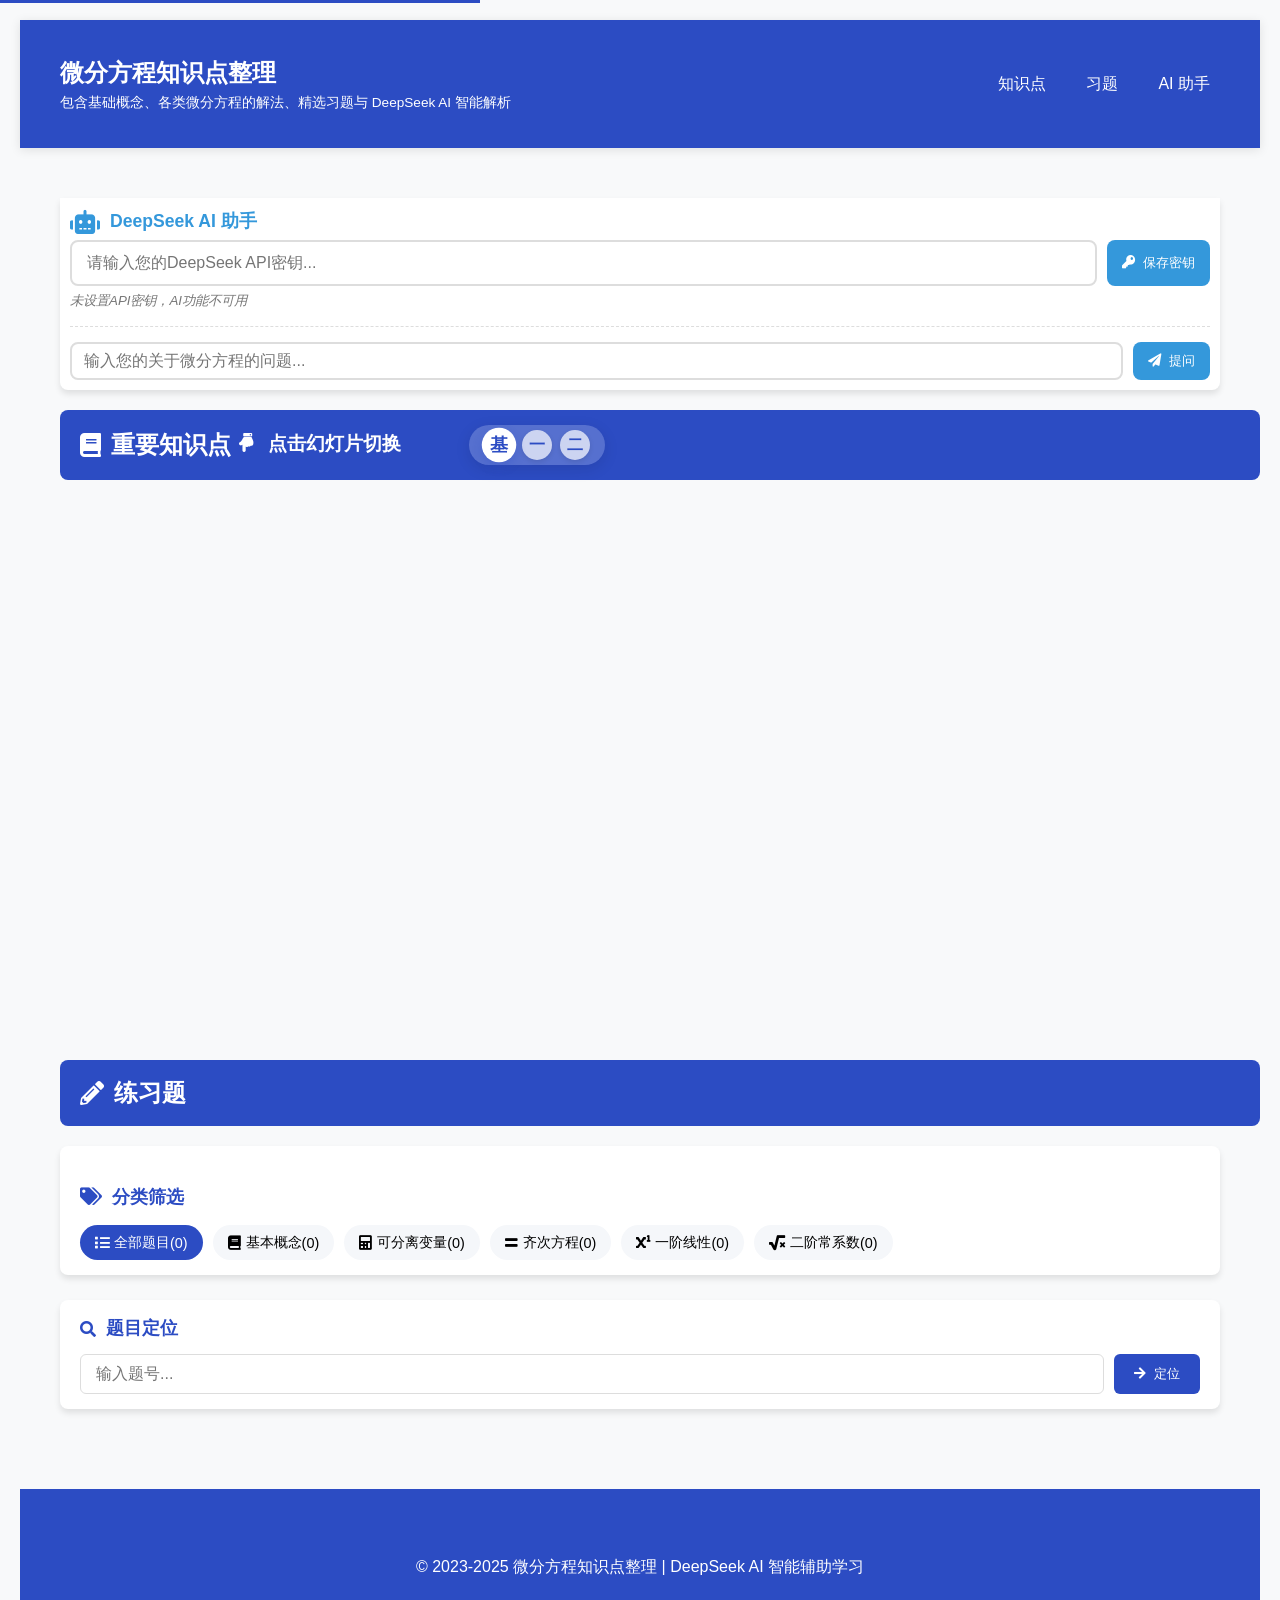
==== commit 003b128c: "feat: add math visualization and interactive learning pages for calculus concepts" ====
--- a/assets/differential-equation.html
+++ b/assets/differential-equation.html
@@ -32,10 +32,263 @@
             position: relative;
             transition: background-color 0.2s ease;
         }
-        
+
         .filter-btn.active {
             background-color: var(--primary-color);
             color: white;
+        }
+
+
+
+
+        .inline-slide {
+            background: white;
+            border-radius: 8px;
+            padding: 20px;
+            margin-bottom: 20px;
+            box-shadow: 0 2px 8px rgba(0, 0, 0, 0.1);
+        }
+
+        .inline-exercise-header {
+            display: flex;
+            justify-content: space-between;
+            align-items: center;
+            margin-bottom: 20px;
+            padding-bottom: 15px;
+            border-bottom: 1px solid #e2e8f0;
+        }
+
+        .inline-exercise-title-wrapper {
+            display: flex;
+            align-items: center;
+            gap: 15px;
+        }
+
+        .inline-exercise-number {
+            background: #2c4cc3;
+            color: white;
+            width: 40px;
+            height: 40px;
+            border-radius: 50%;
+            display: flex;
+            align-items: center;
+            justify-content: center;
+            font-weight: bold;
+            font-size: 1.1rem;
+        }
+
+        .inline-exercise-title {
+            font-size: 1.5rem;
+            margin: 0;
+            color: #2c3e50;
+        }
+
+        .inline-exercise-meta {
+            display: flex;
+            gap: 10px;
+            flex-wrap: wrap;
+        }
+
+        .inline-exercise-tag {
+            padding: 4px 12px;
+            border-radius: 20px;
+            font-size: 0.85rem;
+            color: white;
+            display: flex;
+            align-items: center;
+        }
+
+        .inline-exercise-tag i {
+            margin-right: 6px;
+        }
+
+        .inline-exercise-tag.type {
+            background: #3498db;
+        }
+
+        .inline-exercise-tag.difficulty {
+            background: #e74c3c;
+        }
+
+        .inline-exercise-tag.category {
+            background: #9b59b6;
+        }
+
+        .inline-exercise-tag.method {
+            background: #34495e;
+        }
+
+        .inline-exercise-tag.difficulty.easy {
+            background: #2ecc71;
+        }
+
+        .inline-exercise-tag.difficulty.medium {
+            background: #f39c12;
+        }
+
+        .inline-exercise-tag.difficulty.hard {
+            background: #e74c3c;
+        }
+
+        .inline-exercise-question {
+            font-size: 1.2rem;
+            margin-bottom: 30px;
+            padding: 20px;
+            background: #f5f7fa;
+            border-radius: 8px;
+            box-shadow: 0 2px 6px rgba(0, 0, 0, 0.1);
+        }
+
+        .inline-solution-section {
+            position: relative;
+        }
+
+        .inline-toggle-solution-btn {
+            padding: 8px 16px;
+            background: #2c4cc3;
+            color: white;
+            border: none;
+            border-radius: 20px;
+            cursor: pointer;
+            font-size: 14px;
+            margin-bottom: 20px;
+            display: flex;
+            align-items: center;
+            gap: 6px;
+            transition: background 0.3s;
+        }
+
+        .inline-toggle-solution-btn:hover {
+            background: #1a3cb3;
+        }
+
+        .inline-solution-content {
+            background: white;
+            border-radius: 8px;
+            padding: 0;
+            overflow: hidden;
+            max-height: 0;
+            opacity: 0;
+            transition: max-height 0.5s, opacity 0.5s, padding 0.5s;
+            visibility: hidden;
+        }
+
+        .inline-solution-content.user-clicked {
+            max-height: 2000px;
+            padding: 20px;
+            opacity: 1;
+            visibility: visible;
+            margin-bottom: 20px;
+            border: 1px solid #e2e8f0;
+            box-shadow: 0 2px 8px rgba(0, 0, 0, 0.1);
+        }
+
+        .inline-solution-text {
+            white-space: pre-wrap;
+            display: inline;
+        }
+
+        .solution-paragraph {
+            margin-bottom: 0.8em;
+            animation: fadeIn 0.3s ease;
+        }
+
+        .fs-solution-line {
+            opacity: 0;
+            transform: translateY(10px);
+            animation: none;
+            margin-bottom: 1em;
+            padding: 0.5em 1em;
+            border-radius: 8px;
+            background: rgba(255, 255, 255, 0.8);
+            transition: all 0.3s ease;
+        }
+
+        .fs-solution-line:last-child {
+            margin-bottom: 0;
+        }
+
+        .fs-ripple {
+            position: absolute;
+            border-radius: 50%;
+            background-color: rgba(44, 76, 195, 0.3);
+            transform: translate(-50%, -50%) scale(0);
+            pointer-events: none;
+            z-index: 9999;
+            animation: ripple 0.6s ease-out;
+        }
+
+        @keyframes fadeIn {
+            from {
+                opacity: 0;
+                transform: translateY(10px);
+            }
+
+            to {
+                opacity: 1;
+                transform: translateY(0);
+            }
+        }
+
+        @keyframes fadeOut {
+            from {
+                opacity: 1;
+                transform: translateY(0);
+            }
+
+            to {
+                opacity: 0;
+                transform: translateY(10px);
+            }
+        }
+
+        @keyframes ripple {
+            to {
+                transform: translate(-50%, -50%) scale(3);
+                opacity: 0;
+            }
+
+            to {
+                opacity: 1;
+                transform: translateY(0);
+            }
+        }
+
+        .inline-explanation,
+        .inline-answer {
+            margin-bottom: 25px;
+        }
+
+        .inline-explanation h4,
+        .inline-answer h4 {
+            color: #2c4cc3;
+            display: flex;
+            align-items: center;
+            margin-top: 0;
+            margin-bottom: 10px;
+            font-size: 1.2rem;
+            padding-left: 10px;
+            border-left: 4px solid #2c4cc3;
+        }
+
+        .inline-explanation h4 i,
+        .inline-answer h4 i {
+            margin-right: 8px;
+        }
+
+        /* 添加视觉反馈样式 */
+        .inline-solution-content.user-clicked {
+            cursor: pointer;
+            position: relative;
+            z-index: 100;
+        }
+
+        .inline-solution-content.user-clicked:hover {
+            background-color: rgba(52, 152, 219, 0.05);
+        }
+
+        .inline-solution-content.user-clicked:active {
+            background-color: rgba(52, 152, 219, 0.1);
         }
 
         /* DeepSeek AI相关样式 */
@@ -347,25 +600,6 @@
         .filter-btn i {
             margin-right: 5px;
         }
-
-
-
-
-        .filter-btn .count {
-            margin-left: 6px;
-            background: rgba(255, 255, 255, 0.2);
-            padding: 2px 6px;
-            border-radius: 10px;
-            font-size: 0.8rem;
-            font-weight: normal;
-        }
-
-        .filter-btn:not(.active) .count {
-            background: rgba(0, 0, 0, 0.1);
-            color: #555;
-        }
-
-
 
         /* 全局DeepSeek查询框 */
         .global-deepseek-container {
@@ -1327,7 +1561,7 @@
             z-index: 1;
             position: relative;
         }
-        
+
         /* 返回顶部按钮样式 */
         .scroll-to-top {
             position: fixed;
@@ -1351,20 +1585,18 @@
             transform: translateY(20px);
             transition: all 0.3s ease;
         }
-        
+
         .scroll-to-top.show {
             opacity: 1;
             visibility: visible;
             transform: translateY(0);
         }
-        
+
         .scroll-to-top:hover {
             background-color: #1e3a8a;
             transform: translateY(-5px);
             box-shadow: 0 6px 15px rgba(0, 0, 0, 0.3);
         }
-
-        /* 以下是UI元素的样式，不影响文本排版和公式 */
 
         /* 容器样式 */
         .container {
@@ -2020,6 +2252,7 @@
             overflow: visible !important;
         }
     </style>
+
 </head>
 
 <body>
@@ -2034,21 +2267,21 @@
         // 筛选按钮处理函数 - 优化版
         window.filterButtonHandler = function (e) {
             e.preventDefault();
-            
+
             // 获取筛选条件
             const filter = this.getAttribute('data-filter');
-            
+
             // 使用requestAnimationFrame来避免在渲染周期内进行大量 DOM 操作
             requestAnimationFrame(() => {
                 // 获取所有筛选按钮
                 const filterButtons = document.querySelectorAll('.filter-btn');
-                
+
                 // 移除所有按钮的active类
                 filterButtons.forEach(btn => btn.classList.remove('active'));
-                
+
                 // 添加当前按钮的active类
                 this.classList.add('active');
-                
+
                 // 使用渲染函数筛选习题
                 if (window.renderExercises && typeof window.renderExercises === 'function') {
                     window.renderExercises(filter);
@@ -2248,7 +2481,7 @@
                 </div>
             </section>
 
-<!-- Knowledge points section -->
+            <!-- Knowledge points section -->
             <section id="knowledge" class="knowledge-section">
                 <h2 class="section-title" style="display: flex; align-items: center;">
                     <div style="display: flex; align-items: center;">
@@ -2256,14 +2489,15 @@
                         <span style="font-size: 0.8em; color: #ffffff; margin-left: 8px;">
                             <i class="fas fa-hand-point-down"></i> 点击幻灯片切换
                         </span>
-                    <div class="circle-nav" style="background: rgba(255, 255, 255, 0.2); padding: 5px 15px; border-radius: 20px; display: flex; gap: 8px; margin-left: 68px;">
-                        <span class="circle-num active" data-slide="0" onclick="goToSlide(0)"
-                            style="width: 30px; height: 30px; display: flex; align-items: center; justify-content: center; background: white; color: var(--primary-color); border-radius: 50%; font-weight: bold; cursor: pointer;">基</span>
-                        <span class="circle-num" data-slide="1" onclick="goToSlide(1)"
-                            style="width: 30px; height: 30px; display: flex; align-items: center; justify-content: center; background: rgba(255,255,255,0.7); color: var(--primary-color); border-radius: 50%; font-weight: bold; cursor: pointer;">一</span>
-                        <span class="circle-num" data-slide="2" onclick="goToSlide(2)"
-                            style="width: 30px; height: 30px; display: flex; align-items: center; justify-content: center; background: rgba(255,255,255,0.7); color: var(--primary-color); border-radius: 50%; font-weight: bold; cursor: pointer;">二</span>
-                    </div>
+                        <div class="circle-nav"
+                            style="background: rgba(255, 255, 255, 0.2); padding: 5px 15px; border-radius: 20px; display: flex; gap: 8px; margin-left: 68px;">
+                            <span class="circle-num active" data-slide="0" onclick="goToSlide(0)"
+                                style="width: 30px; height: 30px; display: flex; align-items: center; justify-content: center; background: white; color: var(--primary-color); border-radius: 50%; font-weight: bold; cursor: pointer;">基</span>
+                            <span class="circle-num" data-slide="1" onclick="goToSlide(1)"
+                                style="width: 30px; height: 30px; display: flex; align-items: center; justify-content: center; background: rgba(255,255,255,0.7); color: var(--primary-color); border-radius: 50%; font-weight: bold; cursor: pointer;">一</span>
+                            <span class="circle-num" data-slide="2" onclick="goToSlide(2)"
+                                style="width: 30px; height: 30px; display: flex; align-items: center; justify-content: center; background: rgba(255,255,255,0.7); color: var(--primary-color); border-radius: 50%; font-weight: bold; cursor: pointer;">二</span>
+                        </div>
                 </h2>
                 <!-- Slides container -->
                 <div class="slides-container">
@@ -2336,13 +2570,6 @@
         </div>
     </footer>
 
-    <!-- 返回顶部按钮 -->
-    <button class="scroll-to-top">
-        <i class="fas fa-chevron-up"></i>
-    </button>
-    <script src="js/differential-equation-data.js"></script>
-    <script src="js/differential-equation-scriptjs.js"></script>
-    <!-- 脚本加载检查 -->
     <script>
         // 定义缺失的函数，连接到scriptjs.js中的实际函数
         function displayExercises() {
@@ -2367,7 +2594,7 @@
             setTimeout(function () {
                 console.log('脚本加载状态检查:');
                 console.log('- exerciseData: ' + (typeof exerciseData !== 'undefined' ? '已加载' : '未加载'));
-                
+
                 // 初始化页面功能，包括返回顶部按钮
                 if (typeof initializePage === 'function') {
                     initializePage();
@@ -2436,34 +2663,34 @@
 
     <!-- 添加紧急内联修复脚本，确保在脚本文件未被正确加载的情况下按钮也能工作 -->
     <script>
-        // 直接在HTML中执行的紧急修复
-        document.addEventListener('DOMContentLoaded', function () {
-            console.log('【内联紧急修复】DOM已加载，准备修复解析按钮');
-
+        // 使用立即执行函数封装代码，避免污染全局作用域
+        (function () {
+            'use strict';
+
+            console.log('【内联紧急修复】脚本初始化...');
+
+            // 主修复函数
             function inlineFixButtons() {
                 const buttons = document.querySelectorAll('.solution-toggle');
                 console.log(`【内联紧急修复】找到 ${buttons.length} 个解析按钮`);
 
                 buttons.forEach(function (button) {
-                    if (button.getAttribute('data-solution')) {
-                        return;
-                    }
+                    // 跳过已经处理过的按钮
+                    if (button.getAttribute('data-solution')) return;
 
                     const exerciseId = button.getAttribute('data-exercise-id');
-                    if (!exerciseId) {
-                        return;
-                    }
+                    if (!exerciseId) return;
 
                     console.log(`【内联紧急修复】处理按钮 ${exerciseId}`);
 
-                    // 创建一个新按钮
-                    const newBtn = document.createElement('button');
-                    newBtn.className = button.className;
+                    // 创建新按钮
+                    const newBtn = button.cloneNode(true);
                     newBtn.innerHTML = '<i class="fas fa-lightbulb"></i> 查看解析';
-                    newBtn.setAttribute('data-exercise-id', exerciseId);
-
-                    // 直接设置onclick事件处理
-                    newBtn.onclick = function () {
+                    newBtn.style.cursor = 'pointer';
+
+                    // 添加点击事件
+                    newBtn.addEventListener('click', function (e) {
+                        e.preventDefault();
                         const solutionId = 'solution-' + exerciseId;
                         const solution = document.getElementById(solutionId);
 
@@ -2472,37 +2699,34 @@
                             return false;
                         }
 
+                        // 切换显示/隐藏
                         if (solution.classList.contains('show')) {
-                            // 已经显示，需要隐藏
                             solution.classList.remove('show');
                             solution.style.display = 'none';
                             this.innerHTML = '<i class="fas fa-lightbulb"></i> 查看解析';
                         } else {
-                            // 显示解析
                             solution.classList.add('show');
                             solution.style.display = 'block';
-                            solution.style.maxHeight = 'none';
-                            solution.style.overflow = 'visible';
                             this.innerHTML = '<i class="fas fa-eye-slash"></i> 隐藏解析';
 
                             // 延迟渲染公式
-                            setTimeout(function () {
-                                try {
-                                    if (window.MathJax) {
+                            if (window.MathJax) {
+                                setTimeout(() => {
+                                    try {
                                         if (window.MathJax.typesetPromise) {
                                             window.MathJax.typesetPromise([solution]);
                                         } else if (window.MathJax.Hub) {
                                             window.MathJax.Hub.Queue(["Typeset", window.MathJax.Hub, solution]);
                                         }
+                                    } catch (e) {
+                                        console.error('渲染公式出错:', e);
                                     }
-                                } catch (e) {
-                                    console.error('渲染公式出错:', e);
-                                }
-                            }, 200);
+                                }, 200);
+                            }
                         }
 
                         return false;
-                    };
+                    });
 
                     // 替换原按钮
                     if (button.parentNode) {
@@ -2512,17 +2736,45 @@
                 });
             }
 
-            // 立即执行一次
-            setTimeout(inlineFixButtons, 1000);
-
-            // 以及在页面完全加载后
-            window.addEventListener('load', function () {
-                setTimeout(inlineFixButtons, 2000);
-            });
-
-            // 定期检查
-            setInterval(inlineFixButtons, 5000);
-        });
+            // 初始化函数
+            function initFix() {
+                console.log('【内联紧急修复】开始初始化...');
+
+                // 立即执行一次
+                inlineFixButtons();
+
+                // 在DOM加载完成后再次执行
+                if (document.readyState === 'loading') {
+                    document.addEventListener('DOMContentLoaded', function () {
+                        console.log('【内联紧急修复】DOM已加载');
+                        setTimeout(inlineFixButtons, 1000);
+                    });
+                }
+
+                // 在页面完全加载后执行
+                window.addEventListener('load', function () {
+                    console.log('【内联紧急修复】页面已完全加载');
+                    setTimeout(inlineFixButtons, 2000);
+                });
+
+                // 定期检查（每5秒）
+                setInterval(inlineFixButtons, 5000);
+
+                console.log('【内联紧急修复】初始化完成');
+            }
+
+            // 启动修复
+            if (document.readyState === 'loading') {
+                document.addEventListener('DOMContentLoaded', initFix);
+            } else {
+                // 如果DOM已经加载完成，直接初始化
+                setTimeout(initFix, 0);
+            }
+
+            // 导出到全局作用域（可选）
+            window.inlineFixButtons = inlineFixButtons;
+
+        })(); // 结束立即执行函数
     </script>
 
     <!-- DeepSeek AI 对话模态框 -->
@@ -2589,8 +2841,1078 @@
 
     <!-- 先加载数据，再加载处理脚本 -->
     <script src="js/differential-equation-data.js"></script>
+    
+    <!-- 添加全局DeepSeek查询函数的定义 -->
+    <script>
+        // 定义缺失的函数
+        function setupGlobalDeepSeekQuery() {
+            console.log('设置全局DeepSeek查询功能');
+            // 这里可以添加实际的功能实现
+        }
+        
+        // 确保aiButtons变量在全局作用域中可用，并初始化为空数组
+        if (typeof window.aiButtons === 'undefined') {
+            window.aiButtons = [];
+        }
+        let aiButtons = window.aiButtons;
+        
+        // 防止变量重复声明
+        if (typeof window.totalSlides === 'undefined') {
+            window.totalSlides = 0;
+        }
+        
+        if (typeof window.exerciseData === 'undefined') {
+            window.exerciseData = { knowledgePoints: [], exercises: [] };
+        }
+    </script>
+    
+    <!-- 加载主脚本 -->
     <script src="js/differential-equation-scriptjs.js"></script>
 
+
 </body>
 
+
+
+<script>
+    (function () {
+        // 创建并添加样式
+        const styleElement = document.createElement('style');
+        styleElement.textContent = `
+    /* 全屏容器 */
+    #fs-container {
+        display: none;
+        position: fixed;
+        top: 0;
+        left: 0;
+        width: 100%;
+        height: 100%;
+        background: white;
+        z-index: 9999;
+        flex-direction: column;
+        overflow: hidden;
+    }
+    
+    /* 顶部栏 */
+    .fs-header {
+        display: flex;
+        justify-content: space-between;
+        align-items: center;
+        padding: 15px 20px;
+        background: #2c4cc3;
+        color: white;
+    }
+    
+    .fs-title {
+        font-size: 1.2rem;
+        font-weight: bold;
+    }
+    
+    /* 内容区域 */
+    .fs-content {
+        flex: 1;
+        overflow-y: auto;
+        padding: 20px;
+        cursor: pointer; /* 指示可点击 */
+    }
+    
+    /* 底部栏 */
+    .fs-footer {
+        display: flex;
+        justify-content: space-between;
+        padding: 15px 20px;
+        background: #f1f3f5;
+        border-top: 1px solid #ddd;
+    }
+    
+    /* 习题样式 */
+    .fs-problem {
+        background: white;
+        padding: 25px;
+        border-radius: 8px;
+        box-shadow: 0 2px 10px rgba(0,0,0,0.1);
+    }
+    
+    .fs-problem-header {
+        display: flex;
+        justify-content: space-between;
+        margin-bottom: 20px;
+        padding-bottom: 10px;
+        border-bottom: 1px solid #eee;
+    }
+    
+    .fs-problem-title {
+        font-size: 1.5rem;
+        margin: 0;
+        color: #2c3e50;
+    }
+    
+    .fs-question {
+        font-size: 1.2rem;
+        margin-bottom: 20px;
+        padding: 15px;
+        background: #f8f9fa;
+        border-radius: 8px;
+    }
+    
+    .fs-solution-btn {
+        display: inline-flex;
+        align-items: center;
+        padding: 8px 15px;
+        background: #2c4cc3;
+        color: white;
+        border: none;
+        border-radius: 20px;
+        cursor: pointer;
+        font-size: 14px;
+    }
+    
+    .fs-solution-btn i {
+        margin-right: 8px;
+    }
+    
+    .fs-solution-container {
+        display: none;
+        margin-top: 20px;
+        padding: 15px;
+        background: #f8f9fa;
+        border-radius: 8px;
+    }
+    
+    /* 解析行样式 - 为公式优化 */
+    .fs-solution-line {
+        display: none;
+        margin-bottom: 15px;
+        padding: 10px;
+        border-radius: 5px;
+        background: white;
+        box-shadow: 0 1px 3px rgba(0,0,0,0.1);
+        animation: fadeIn 0.5s;
+    }
+    
+    /* 数学公式行特殊样式 */
+    .fs-math-line {
+        margin: 12px 0;
+        padding: 10px;
+        background: rgba(255,255,255,0.9);
+        border-radius: 6px;
+        text-align: left;
+        border-left: 3px solid #2c4cc3;
+    }
+    
+    /* 确保数学公式正确显示 */
+    .MathJax, .MathJax_Display {
+        text-align: left !important;
+        margin: 0.5em 0 !important;
+    }
+    
+    @keyframes fadeIn {
+        from { opacity: 0; transform: translateY(10px); }
+        to { opacity: 1; transform: translateY(0); }
+    }
+    
+    /* 点击提示 */
+    .fs-click-hint {
+        text-align: center;
+        color: #666;
+        font-style: italic;
+        margin: 10px 0;
+        padding: 8px;
+        background: rgba(44, 76, 195, 0.1);
+        border-radius: 5px;
+    }
+    
+    /* 进度条 */
+    .fs-progress {
+        display: flex;
+        align-items: center;
+        margin-top: 15px;
+        font-size: 0.9rem;
+        color: #666;
+    }
+    
+    .fs-progress-bar {
+        flex: 1;
+        height: 4px;
+        background: #eee;
+        margin: 0 10px;
+        border-radius: 2px;
+        overflow: hidden;
+    }
+    
+    .fs-progress-fill {
+        height: 100%;
+        background: #2c4cc3;
+        width: 0%;
+        transition: width 0.3s;
+    }
+    
+    /* 点击反馈效果 */
+    .fs-ripple {
+        position: absolute;
+        border-radius: 50%;
+        background: rgba(44, 76, 195, 0.3);
+        transform: translate(-50%, -50%) scale(0);
+        animation: ripple 0.6s linear;
+        pointer-events: none;
+    }
+    
+    @keyframes ripple {
+        to {
+            transform: translate(-50%, -50%) scale(3);
+            opacity: 0;
+        }
+    }
+    
+    /* 全屏按钮 */
+    .fs-view-btn {
+        display: inline-flex;
+        align-items: center;
+        padding: 8px 15px;
+        background: #3498db;
+        color: white;
+        border: none;
+        border-radius: 20px;
+        cursor: pointer;
+        font-size: 14px;
+        margin-left: 10px;
+    }
+    
+    /* 上一题/下一题按钮 */
+    #fs-prev-btn, #fs-next-btn {
+        display: inline-flex;
+        align-items: center;
+        justify-content: center;
+        padding: 10px 20px;
+        margin: 0 5px;
+        background: linear-gradient(135deg, #4a6bdf, #2c4cc3);
+        color: white;
+        border: none;
+        border-radius: 25px;
+        font-size: 15px;
+        font-weight: 500;
+        cursor: pointer;
+        box-shadow: 0 4px 6px rgba(0, 0, 0, 0.1);
+        transition: all 0.3s ease;
+        position: relative;
+        overflow: hidden;
+    }
+    
+    #fs-prev-btn i, #fs-next-btn i {
+        margin: 0 5px;
+        font-size: 14px;
+        transition: all 0.3s ease;
+    }
+    
+    #fs-prev-btn:hover, #fs-next-btn:hover {
+        transform: translateY(-2px);
+        box-shadow: 0 6px 12px rgba(0, 0, 0, 0.15);
+        background: linear-gradient(135deg, #3a5bd9, #1e3d9e);
+    }
+    
+    #fs-prev-btn:active, #fs-next-btn:active {
+        transform: translateY(1px);
+        box-shadow: 0 2px 4px rgba(0, 0, 0, 0.1);
+    }
+    
+    #fs-prev-btn:disabled, #fs-next-btn:disabled {
+        background: #cccccc !important;
+        cursor: not-allowed;
+        transform: none !important;
+        box-shadow: none !important;
+        opacity: 0.7;
+    }
+    
+    #fs-prev-btn::before, #fs-next-btn::before {
+        content: '';
+        position: absolute;
+        top: 0;
+        left: 0;
+        width: 100%;
+        height: 100%;
+        background: rgba(255, 255, 255, 0.1);
+        opacity: 0;
+        transition: opacity 0.3s ease;
+    }
+    
+    #fs-prev-btn:hover::before, #fs-next-btn:hover::before {
+        opacity: 1;
+    }
+    
+    .fs-view-btn i {
+        margin-right: 8px;
+    }
+    
+    /* 答案样式 */
+    .fs-answer {
+        margin-top: 20px;
+        padding: 10px 15px;
+        background: rgba(46, 204, 113, 0.1);
+        border-left: 3px solid #2ecc71;
+        border-radius: 4px;
+    }
+    
+    .fs-answer-title {
+        font-weight: bold;
+        color: #27ae60;
+        margin-bottom: 5px;
+    }
+    
+    /* 逐行显示解决方案的样式 */
+    .fs-solution-container {
+        margin-top: 15px;
+        cursor: pointer;
+        transition: all 0.3s ease;
+    }
+    
+    .fs-solution-line {
+        display: none;
+        margin: 10px 0;
+        padding: 10px;
+        background: rgba(255, 255, 255, 0.8);
+        border-radius: 6px;
+        box-shadow: 0 1px 3px rgba(0,0,0,0.1);
+        transition: all 0.3s ease;
+        opacity: 0;
+        transform: translateY(10px);
+    }
+    
+    .fs-solution-line.visible {
+        display: block;
+        opacity: 1;
+        transform: translateY(0);
+    }
+    
+    .fs-solution-line.highlight {
+        background: rgba(52, 152, 219, 0.1);
+        border-left: 3px solid #3498db;
+    }
+    
+    .fs-solution-line:last-child {
+        margin-bottom: 0;
+    }
+    
+    .fs-solution-line p {
+        margin: 5px 0;
+    }
+    
+    .fs-solution-line .formula {
+        margin: 10px 0;
+        padding: 10px;
+        background: #f8f9fa;
+        border-radius: 4px;
+        overflow-x: auto;
+    }
+    `;
+        document.head.appendChild(styleElement);
+
+        // 创建全屏容器
+        const container = document.createElement('div');
+        container.id = 'fs-container';
+        container.innerHTML = `
+    <div class="fs-header">
+        <div class="fs-title">微分方程题目全屏查看</div>
+        <button id="fs-close-btn" class="fs-btn">
+            <i class="fas fa-times"></i> 关闭
+        </button>
+    </div>
+    <div id="fs-content" class="fs-content"></div>
+    <div class="fs-footer">
+        <button id="fs-prev-btn" class="fs-btn">
+            <i class="fas fa-chevron-left"></i> 上一题
+        </button>
+        <div id="fs-info">题目 <span id="fs-current">1</span> / <span id="fs-total">1</span></div>
+        <button id="fs-next-btn" class="fs-btn">
+            <i class="fas fa-chevron-right"></i> 下一题
+        </button>
+    </div>
+    `;
+        document.body.appendChild(container);
+
+        // 状态对象
+        const state = {
+            exercises: [],
+            currentIndex: 0,
+            isActive: false,
+            solutionVisible: false,
+            visibleLines: 0,
+            totalLines: 0,
+            latexLines: [] // 存储LaTeX公式行
+        };
+
+        // 收集习题 - 为LaTeX公式优化版本
+        function collectExercises() {
+            const items = document.querySelectorAll('.exercise-item');
+            console.log(`找到 ${items.length} 个习题`);
+
+            // 清空之前的习题缓存
+            state.exercises = [];
+
+            items.forEach((item, index) => {
+                // 获取题目ID (原始ID或索引)
+                const id = item.getAttribute('data-id') || (index + 1).toString();
+
+                // 获取题目标题
+                const titleElem = item.querySelector('.exercise-title');
+                const title = titleElem ? titleElem.textContent.trim() : `习题 ${id}`;
+
+                // 获取题目内容
+                const questionElem = item.querySelector('.question');
+                const question = questionElem ? questionElem.innerHTML : '题目内容无法加载';
+
+                // 获取解析内容
+                const solutionElem = item.querySelector('.solution-content');
+                const solution = solutionElem ? solutionElem.innerHTML : '暂无解析';
+
+                // 获取答案
+                const answerElem = item.querySelector('.answer');
+                const answer = answerElem ? answerElem.innerHTML : '暂无答案';
+
+                // 获取题目类型/难度等信息
+                const typeElem = item.querySelector('.exercise-type');
+                const difficultyElem = item.querySelector('.exercise-difficulty');
+                const categoryElem = item.querySelector('.exercise-category');
+
+                const type = typeElem ? typeElem.textContent.trim() : '';
+                const difficulty = difficultyElem ? difficultyElem.textContent.trim() : '';
+                const category = categoryElem ? categoryElem.textContent.trim() : '';
+
+                // 添加到习题数组
+                state.exercises.push({
+                    id: id,
+                    title: title,
+                    question: question,
+                    solution: solution,
+                    answer: answer,
+                    type: type,
+                    difficulty: difficulty,
+                    category: category
+                });
+
+                // 添加全屏按钮 (仅添加一次)
+                addFullscreenButton(item, index);
+            });
+
+            console.log(`已收集 ${state.exercises.length} 个习题`);
+
+            // 更新总题目数
+            updateTotalCount();
+        }
+
+        // 添加全屏按钮
+        function addFullscreenButton(item, index) {
+            // 检查是否已有按钮
+            if (item.querySelector('.fs-view-btn')) return;
+
+            // 查找按钮容器 (使用更可靠的选择器)
+            const btnContainer = item.querySelector('.exercise-footer') ||
+                item.querySelector('.solution-toggle')?.parentNode;
+
+            if (btnContainer) {
+                // 创建全屏按钮
+                const button = document.createElement('button');
+                button.className = 'fs-view-btn';
+                button.innerHTML = '<i class="fas fa-expand"></i> 全屏查看';
+                button.setAttribute('data-index', index);
+
+                // 添加点击事件
+                button.addEventListener('click', function (e) {
+                    e.preventDefault();
+                    e.stopPropagation();
+                    showFullscreen(index);
+                });
+
+                // 添加到容器
+                btnContainer.appendChild(button);
+            }
+        }
+
+        // 显示全屏模式 - 修复版本
+        function showFullscreen(index) {
+            console.log(`打开全屏模式，习题索引: ${index}`);
+
+            // 验证索引和数据
+            if (state.exercises.length === 0) {
+                console.error('没有可用的习题数据');
+                alert('没有可用的习题数据，请刷新页面后重试');
+                return;
+            }
+
+            if (index < 0 || index >= state.exercises.length) {
+                console.error(`习题索引越界: ${index}`);
+                index = 0; // 默认显示第一题
+            }
+
+            // 更新状态
+            state.currentIndex = index;
+            state.isActive = true;
+            state.solutionVisible = false;
+            state.visibleLines = 0;
+            state.latexLines = []; // 清空之前的公式行
+
+            // 显示容器
+            const container = document.getElementById('fs-container');
+            container.style.display = 'flex';
+
+            // 阻止背景滚动
+            document.body.style.overflow = 'hidden';
+
+            // 渲染习题 (添加错误处理)
+            try {
+                renderExercise(state.exercises[index]);
+            } catch (error) {
+                console.error('渲染习题出错:', error);
+                document.getElementById('fs-content').innerHTML = `
+                <div class="fs-problem">
+                    <div class="fs-problem-header">
+                        <h3 class="fs-problem-title">加载失败</h3>
+                    </div>
+                    <div class="fs-question">习题加载失败，请刷新页面后重试。</div>
+                </div>
+            `;
+            }
+
+            // 更新导航按钮
+            updateNavButtons();
+        }
+
+        // 关闭全屏模式
+        function closeFullscreen() {
+            console.log('关闭全屏模式');
+
+            // 更新状态
+            state.isActive = false;
+
+            // 隐藏容器
+            const container = document.getElementById('fs-container');
+            container.style.display = 'none';
+
+            // 恢复背景滚动
+            document.body.style.overflow = '';
+        }
+
+        // 渲染习题 - 为LaTeX优化版本
+        function renderExercise(exercise) {
+            console.log(`正在渲染习题: ${exercise.id} - ${exercise.title}`);
+
+            const content = document.getElementById('fs-content');
+            if (!content) {
+                console.error('找不到内容容器');
+                return;
+            }
+
+            // 清空内容
+            content.innerHTML = '';
+
+            // 创建习题元素
+            const problem = document.createElement('div');
+            problem.className = 'fs-problem';
+            problem.innerHTML = `
+            <div class="fs-problem-header">
+                <h3 class="fs-problem-title">${exercise.title}</h3>
+                <div class="fs-problem-number">题目 ${exercise.id}</div>
+            </div>
+            <div class="fs-question">${exercise.question}</div>
+            <button id="fs-solution-btn" class="fs-solution-btn">
+                <i class="fas fa-lightbulb"></i> 显示解析
+            </button>
+            <div id="fs-solution-container" class="fs-solution-container">
+                <div class="fs-click-hint">点击此区域显示下一行解析</div>
+                <div id="fs-solution-content"></div>
+                <div class="fs-progress">
+                    <span>解析进度</span>
+                    <div class="fs-progress-bar">
+                        <div id="fs-progress-fill" class="fs-progress-fill"></div>
+                    </div>
+                    <span id="fs-progress-text">0/0</span>
+                </div>
+                <div id="fs-answer" class="fs-answer" style="display:none;">
+                    <div class="fs-answer-title">答案</div>
+                    <div>${exercise.answer.replace(/^.*答案：\s*/, '')}</div>
+                </div>
+            </div>
+        `;
+
+            // 添加到内容区域
+            content.appendChild(problem);
+
+            // 更新当前题号
+            updateCurrentNumber(exercise.id);
+
+            // 准备解析内容 - 专门处理公式
+            prepareSolutionContent(exercise.solution);
+
+            // 渲染数学公式
+            setTimeout(() => {
+                renderMathJax(content);
+            }, 100);
+        }
+
+        // 准备解析内容 - 专门针对LaTeX公式块的优化版本
+        function prepareSolutionContent(solutionHtml) {
+            console.log('准备解析内容');
+
+            // 获取解析容器
+            const container = document.getElementById('fs-solution-content');
+            if (!container) {
+                console.error('找不到解析容器');
+                return;
+            }
+
+            // 清空容器
+            container.innerHTML = '';
+
+            // 提取所有$$...$$格式的LaTeX公式块
+            const latexRegex = /\$\$(.*?)\$\$/gs;
+            const matches = [...solutionHtml.matchAll(latexRegex)];
+
+            if (matches && matches.length > 0) {
+                console.log(`找到 ${matches.length} 个LaTeX公式块`);
+
+                // 将每个公式块作为单独的一行
+                state.latexLines = matches.map(match => match[0]);
+                state.totalLines = state.latexLines.length;
+
+                // 创建每个公式行的容器，但不显示它们
+                state.latexLines.forEach((line, index) => {
+                    const lineDiv = document.createElement('div');
+                    lineDiv.className = 'fs-solution-line fs-math-line';
+                    lineDiv.innerHTML = line;
+                    lineDiv.setAttribute('data-line', index);
+                    lineDiv.style.display = 'none'; // 初始隐藏
+                    container.appendChild(lineDiv);
+                });
+
+                console.log(`已准备 ${state.totalLines} 行解析内容`);
+            } else {
+                // 如果没有检测到LaTeX公式，回退到常规处理
+                console.log('未找到LaTeX公式块，使用常规处理');
+
+                // 创建临时元素解析HTML
+                const temp = document.createElement('div');
+                temp.innerHTML = solutionHtml;
+
+                // 尝试按段落分割
+                const paragraphs = temp.querySelectorAll('p, div:not(:empty), li');
+                const lines = [];
+
+                if (paragraphs && paragraphs.length > 0) {
+                    paragraphs.forEach(p => {
+                        if (p.textContent.trim()) {
+                            lines.push(p.outerHTML);
+                        }
+                    });
+                } else {
+                    // 按<br>分割
+                    const parts = solutionHtml.split(/<br\s*\/?>/gi);
+                    parts.forEach(part => {
+                        if (part.trim()) {
+                            lines.push(`<div>${part}</div>`);
+                        }
+                    });
+                }
+
+                // 确保至少有一行
+                if (lines.length === 0) {
+                    lines.push(`<div>${solutionHtml}</div>`);
+                }
+
+                state.latexLines = lines;
+                state.totalLines = lines.length;
+
+                // 创建每一行
+                lines.forEach((line, index) => {
+                    const lineDiv = document.createElement('div');
+                    lineDiv.className = 'fs-solution-line';
+                    lineDiv.innerHTML = line;
+                    lineDiv.setAttribute('data-line', index);
+                    lineDiv.style.display = 'none'; // 初始隐藏
+                    container.appendChild(lineDiv);
+                });
+            }
+
+            // 更新进度文本
+            updateProgress();
+        }
+
+        // 显示下一行解析 - 优化版本
+        function showNextLine() {
+            // 检查是否已显示解析
+            if (!state.solutionVisible) return;
+
+            // 检查是否已显示所有行
+            if (state.visibleLines >= state.totalLines) {
+                // 如果所有行都已显示，显示答案
+                const answerDiv = document.getElementById('fs-answer');
+                if (answerDiv && answerDiv.style.display === 'none') {
+                    answerDiv.style.display = 'block';
+                    updateClickHint('解析和答案已全部显示');
+                }
+                return;
+            }
+
+            console.log(`显示第 ${state.visibleLines + 1}/${state.totalLines} 行解析`);
+
+            // 获取下一行
+            const line = document.querySelector(`.fs-solution-line[data-line="${state.visibleLines}"]`);
+            if (!line) {
+                console.error(`找不到解析行 ${state.visibleLines}`);
+                state.visibleLines++; // 继续前进
+                updateProgress();
+                return;
+            }
+
+            // 显示当前行并添加动画效果
+            line.style.display = 'block';
+            line.style.animation = 'fadeIn 0.5s ease forwards';
+
+            // 增加可见行数计数器
+            state.visibleLines++;
+
+            // 更新进度
+            updateProgress();
+
+            // 渲染公式
+            renderMathJax(line);
+
+            // 滚动到新显示的行
+            setTimeout(() => {
+                line.scrollIntoView({ behavior: 'smooth', block: 'nearest' });
+            }, 100);
+        }
+
+        // 更新点击提示
+        function updateClickHint(text) {
+            const hint = document.querySelector('.fs-click-hint');
+            if (hint) {
+                hint.textContent = text;
+                hint.style.opacity = '0.6';
+            }
+        }
+
+        // 更新进度
+        function updateProgress() {
+            // 更新进度文本
+            const progressText = document.getElementById('fs-progress-text');
+            if (progressText) {
+                progressText.textContent = `${state.visibleLines}/${state.totalLines}`;
+            }
+
+            // 更新进度条
+            const progressFill = document.getElementById('fs-progress-fill');
+            if (progressFill) {
+                const percent = (state.visibleLines / state.totalLines) * 100;
+                progressFill.style.width = `${percent}%`;
+            }
+
+            // 更新提示
+            const hint = document.querySelector('.fs-click-hint');
+            if (hint) {
+                if (state.visibleLines >= state.totalLines) {
+                    hint.textContent = '点击继续显示答案';
+                } else {
+                    hint.textContent = '点击此区域显示下一行解析';
+                }
+            }
+        }
+
+        // 切换解析显示
+        function toggleSolution() {
+            console.log('切换解析显示');
+
+            // 获取元素
+            const btn = document.getElementById('fs-solution-btn');
+            const container = document.getElementById('fs-solution-container');
+
+            if (!btn || !container) {
+                console.error('找不到解析按钮或容器');
+                return;
+            }
+
+            if (!state.solutionVisible) {
+                // 显示解析
+                container.style.display = 'block';
+                btn.innerHTML = '<i class="fas fa-eye-slash"></i> 隐藏解析';
+
+                // 设置状态
+                state.solutionVisible = true;
+                state.visibleLines = 0; // 重置可见行数
+
+                // 隐藏所有行和答案
+                document.querySelectorAll('.fs-solution-line').forEach(line => {
+                    line.style.display = 'none';
+                });
+
+                const answerDiv = document.getElementById('fs-answer');
+                if (answerDiv) {
+                    answerDiv.style.display = 'none';
+                }
+
+                // 显示第一行
+                showNextLine();
+
+                // 将容器滚动到可见位置
+                container.scrollIntoView({ behavior: 'smooth', block: 'nearest' });
+
+            } else {
+                // 隐藏解析
+                container.style.display = 'none';
+                btn.innerHTML = '<i class="fas fa-lightbulb"></i> 显示解析';
+                state.solutionVisible = false;
+            }
+        }
+
+        // 添加点击波纹效果
+        function addRippleEffect(event) {
+            // 创建波纹元素
+            const ripple = document.createElement('div');
+            ripple.className = 'fs-ripple';
+
+            // 设置位置
+            ripple.style.left = `${event.clientX}px`;
+            ripple.style.top = `${event.clientY}px`;
+
+            // 添加到文档
+            document.body.appendChild(ripple);
+
+            // 动画结束后移除
+            setTimeout(() => {
+                ripple.remove();
+            }, 600);
+        }
+
+        // 更新导航按钮状态
+        function updateNavButtons() {
+            const prevBtn = document.getElementById('fs-prev-btn');
+            const nextBtn = document.getElementById('fs-next-btn');
+
+            if (!prevBtn || !nextBtn) return;
+
+            // 禁用上一题按钮
+            prevBtn.disabled = state.currentIndex === 0;
+            prevBtn.style.opacity = state.currentIndex === 0 ? '0.5' : '1';
+
+            // 禁用下一题按钮
+            nextBtn.disabled = state.currentIndex === state.exercises.length - 1;
+            nextBtn.style.opacity = state.currentIndex === state.exercises.length - 1 ? '0.5' : '1';
+        }
+
+        // 更新当前题号显示
+        function updateCurrentNumber(number) {
+            const current = document.getElementById('fs-current');
+            if (current) {
+                current.textContent = number;
+            }
+        }
+
+        // 更新总题目数显示
+        function updateTotalCount() {
+            const total = document.getElementById('fs-total');
+            if (total) {
+                total.textContent = state.exercises.length;
+            }
+        }
+
+        // 导航到上一题
+        function goToPrevious() {
+            if (state.currentIndex > 0) {
+                showFullscreen(state.currentIndex - 1);
+            }
+        }
+
+        // 导航到下一题
+        function goToNext() {
+            if (state.currentIndex < state.exercises.length - 1) {
+                showFullscreen(state.currentIndex + 1);
+            }
+        }
+
+        // 渲染数学公式
+        function renderMathJax(element) {
+            if (!window.MathJax) {
+                console.warn('MathJax未加载，无法渲染公式');
+                return;
+            }
+
+            try {
+                if (typeof window.MathJax.typeset === 'function') {
+                    // MathJax v3
+                    window.MathJax.typeset([element]);
+                } else if (typeof window.MathJax.typesetPromise === 'function') {
+                    // MathJax v3 异步
+                    window.MathJax.typesetPromise([element]).catch(err => {
+                        console.warn('MathJax渲染警告:', err);
+                    });
+                } else if (window.MathJax.Hub) {
+                    // MathJax v2
+                    window.MathJax.Hub.Queue(["Typeset", window.MathJax.Hub, element]);
+                }
+            } catch (err) {
+                console.error('公式渲染错误:', err);
+            }
+        }
+
+        // 绑定事件 - 修复版本
+        function bindEvents() {
+            console.log('绑定全屏模式事件');
+
+            // 关闭按钮
+            const closeBtn = document.getElementById('fs-close-btn');
+            if (closeBtn) {
+                closeBtn.addEventListener('click', closeFullscreen);
+            }
+
+            // 上一题按钮
+            const prevBtn = document.getElementById('fs-prev-btn');
+            if (prevBtn) {
+                prevBtn.addEventListener('click', goToPrevious);
+            }
+
+            // 下一题按钮
+            const nextBtn = document.getElementById('fs-next-btn');
+            if (nextBtn) {
+                nextBtn.addEventListener('click', goToNext);
+            }
+
+            // 解析按钮点击委托
+            document.addEventListener('click', function (event) {
+                if (!state.isActive) return;
+
+                // 解析按钮点击
+                const solutionBtn = event.target.closest('#fs-solution-btn');
+                if (solutionBtn) {
+                    toggleSolution();
+                    return;
+                }
+
+                // 解析内容区域点击 - 显示下一行
+                const solutionContainer = document.getElementById('fs-solution-container');
+                if (state.solutionVisible && solutionContainer && solutionContainer.contains(event.target)) {
+                    // 不处理进度条区域的点击和按钮点击
+                    if (!event.target.closest('.fs-progress') &&
+                        !event.target.closest('#fs-solution-btn') &&
+                        !event.target.closest('.fs-answer')) {
+                        showNextLine();
+                        addRippleEffect(event);
+                    }
+                }
+            });
+
+            // 键盘导航
+            document.addEventListener('keydown', function (event) {
+                // 只处理全屏模式下的按键
+                if (!state.isActive) return;
+
+                // ESC键：关闭全屏
+                if (event.key === 'Escape') {
+                    closeFullscreen();
+                    return;
+                }
+
+                // 左箭头：上一题
+                if (event.key === 'ArrowLeft') {
+                    goToPrevious();
+                    return;
+                }
+
+                // 右箭头：下一题
+                if (event.key === 'ArrowRight') {
+                    goToNext();
+                    return;
+                }
+
+                // 空格键或下箭头：显示下一行或切换解析
+                if (event.key === ' ' || event.code === 'Space' || event.key === 'ArrowDown') {
+                    event.preventDefault();
+
+                    if (state.solutionVisible) {
+                        showNextLine();
+                    } else {
+                        toggleSolution();
+                    }
+                    return;
+                }
+            });
+        }
+
+        // 初始化 - 修复版本
+        function init() {
+            console.log('初始化全屏模式系统');
+
+            try {
+                // 收集习题
+                collectExercises();
+
+                // 绑定事件
+                bindEvents();
+
+                // 定期检查新题目，确保动态加载的内容也能被收集
+                setTimeout(collectExercises, 1000);
+                setTimeout(collectExercises, 3000);
+                setInterval(collectExercises, 10000);
+
+                console.log('全屏查看系统已初始化完成');
+            } catch (error) {
+                console.error('全屏模式初始化失败:', error);
+            }
+        }
+
+        // 初始化内容显示功能
+        function initLineByLine() {
+            const solutionContainers = document.querySelectorAll('.fs-solution-container');
+            
+            solutionContainers.forEach(container => {
+                const lines = container.querySelectorAll('.fs-solution-line');
+                
+                // 初始化所有行为隐藏状态
+                lines.forEach((line, index) => {
+                    line.style.display = 'block';
+                    line.style.opacity = '0';
+                    line.style.transform = 'translateY(10px)';
+                    
+                    // 为每行添加动画延迟
+                    line.style.transition = 'opacity 0.5s ease, transform 0.5s ease';
+                    line.style.transitionDelay = (index * 0.1) + 's';
+                });
+                
+                // 使用setTimeout确保DOM已更新
+                setTimeout(() => {
+                    // 一次性显示所有行
+                    lines.forEach((line, index) => {
+                        setTimeout(() => {
+                            line.style.opacity = '1';
+                            line.style.transform = 'translateY(0)';
+                        }, index * 50); // 添加轻微错开效果
+                    });
+                }, 100);
+                
+                // 添加点击事件，点击后移除所有高亮
+                container.addEventListener('click', function() {
+                    lines.forEach(line => {
+                        line.classList.remove('highlight');
+                    });
+                });
+            });
+        }
+        
+        // 页面加载完成后初始化
+        if (document.readyState === 'loading') {
+            document.addEventListener('DOMContentLoaded', function() {
+                setTimeout(() => {
+                    init();
+                    initLineByLine();
+                }, 1000); // 延迟初始化确保页面元素已加载
+            });
+        } else {
+            setTimeout(() => {
+                init();
+                initLineByLine();
+            }, 1000);
+        }
+    })();
+</script>
+
+
+</body>
+
 </html>
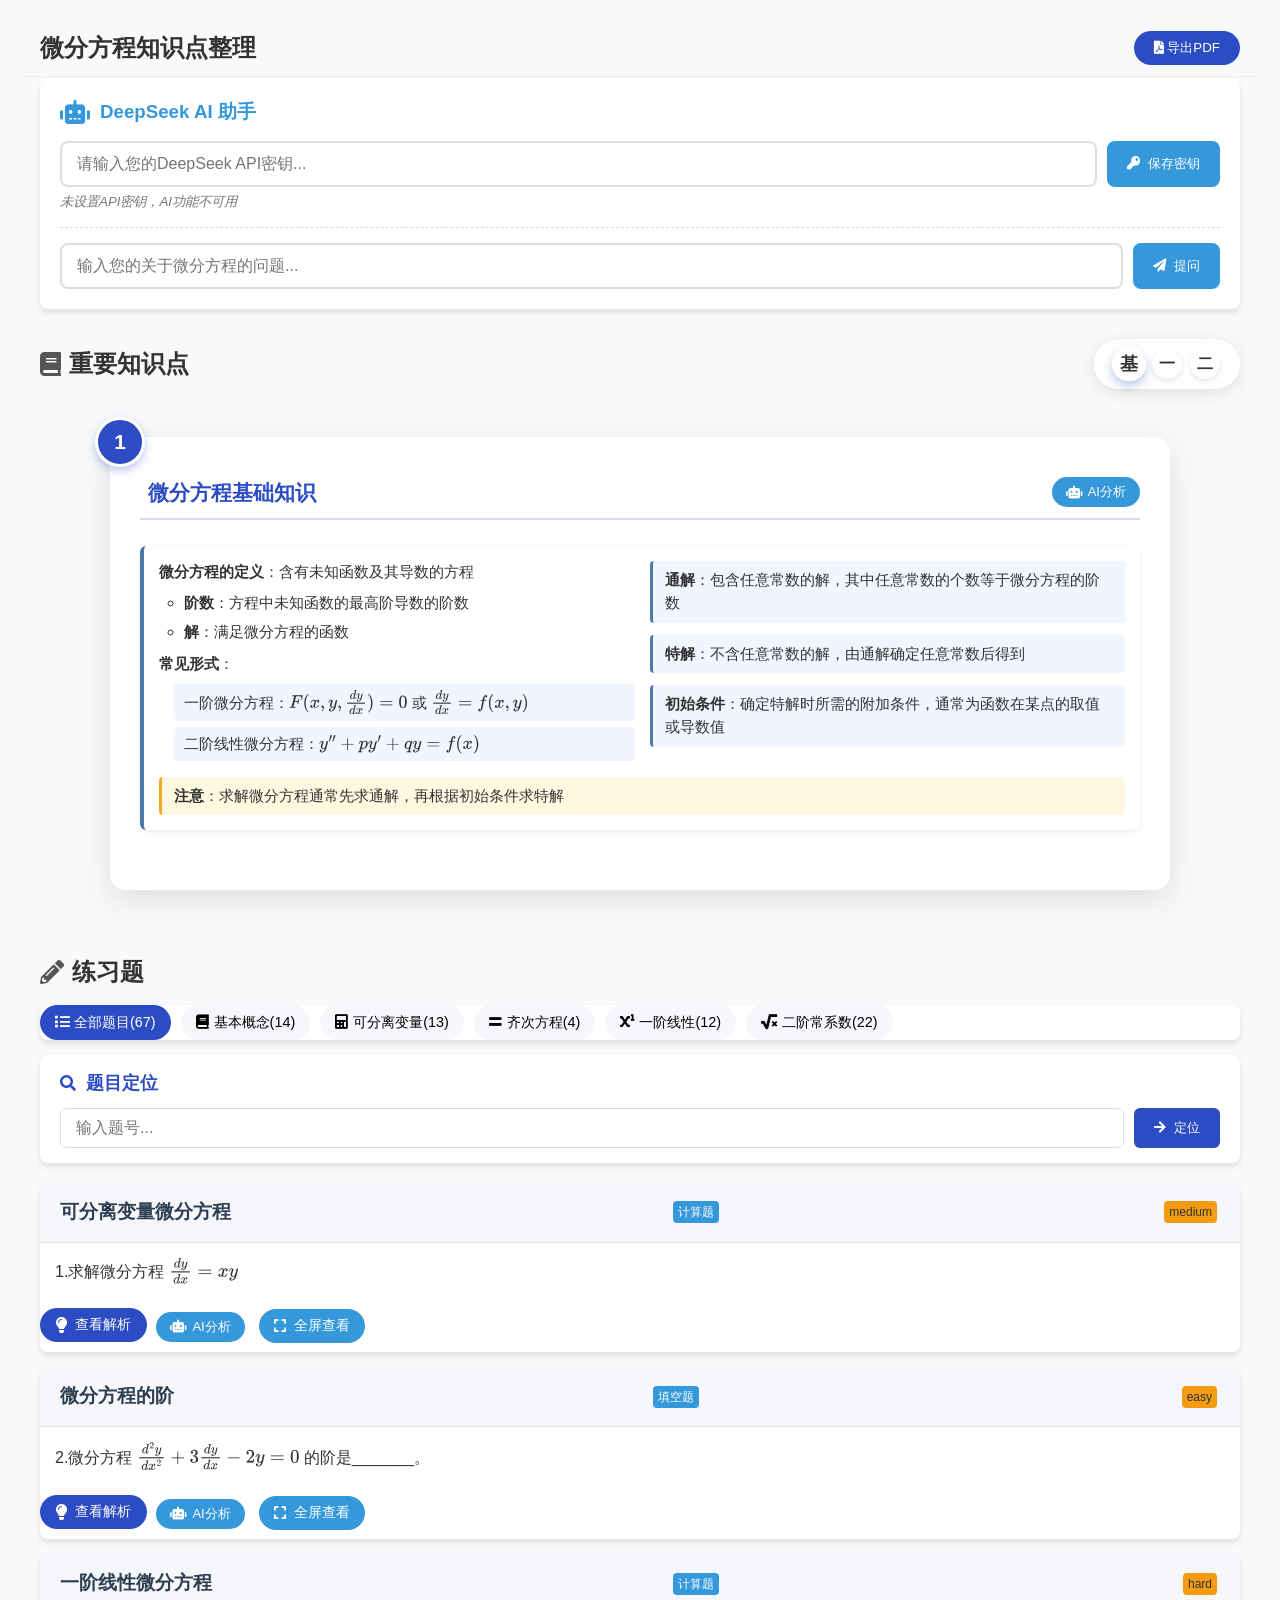
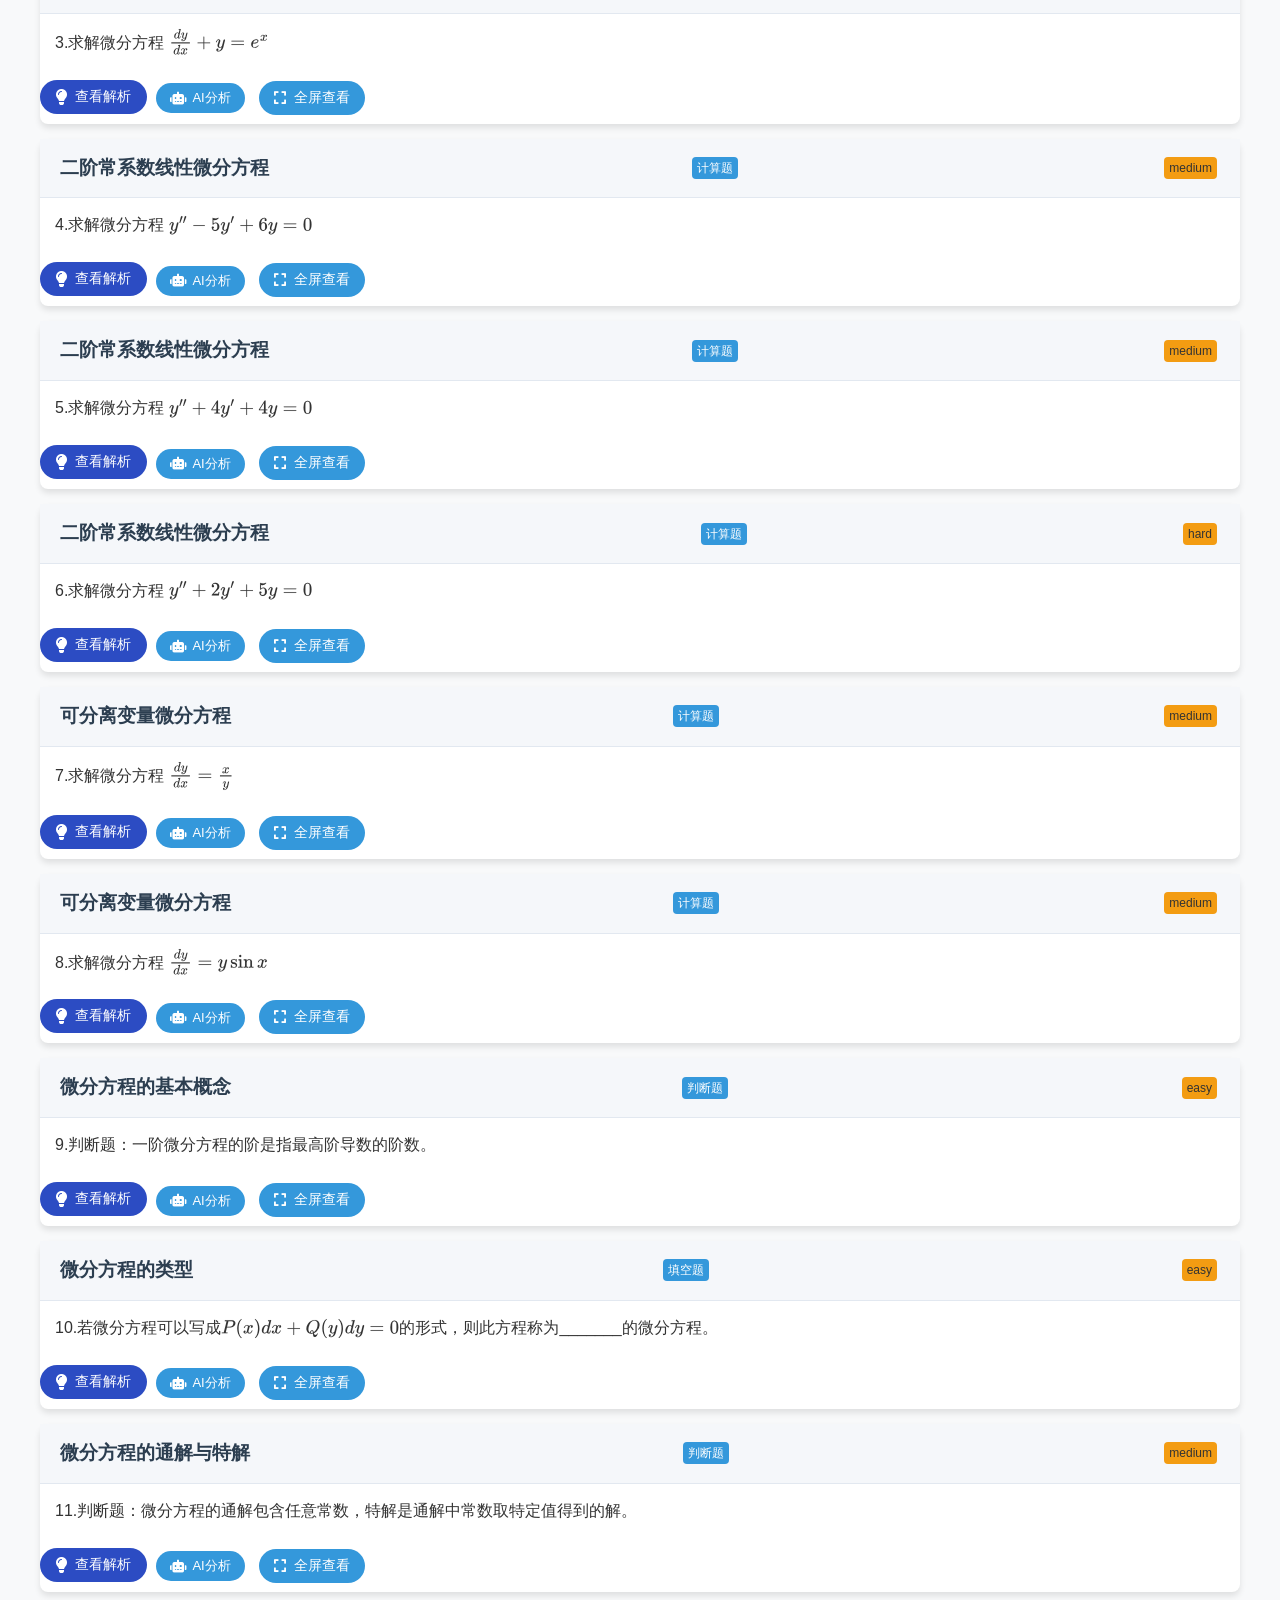
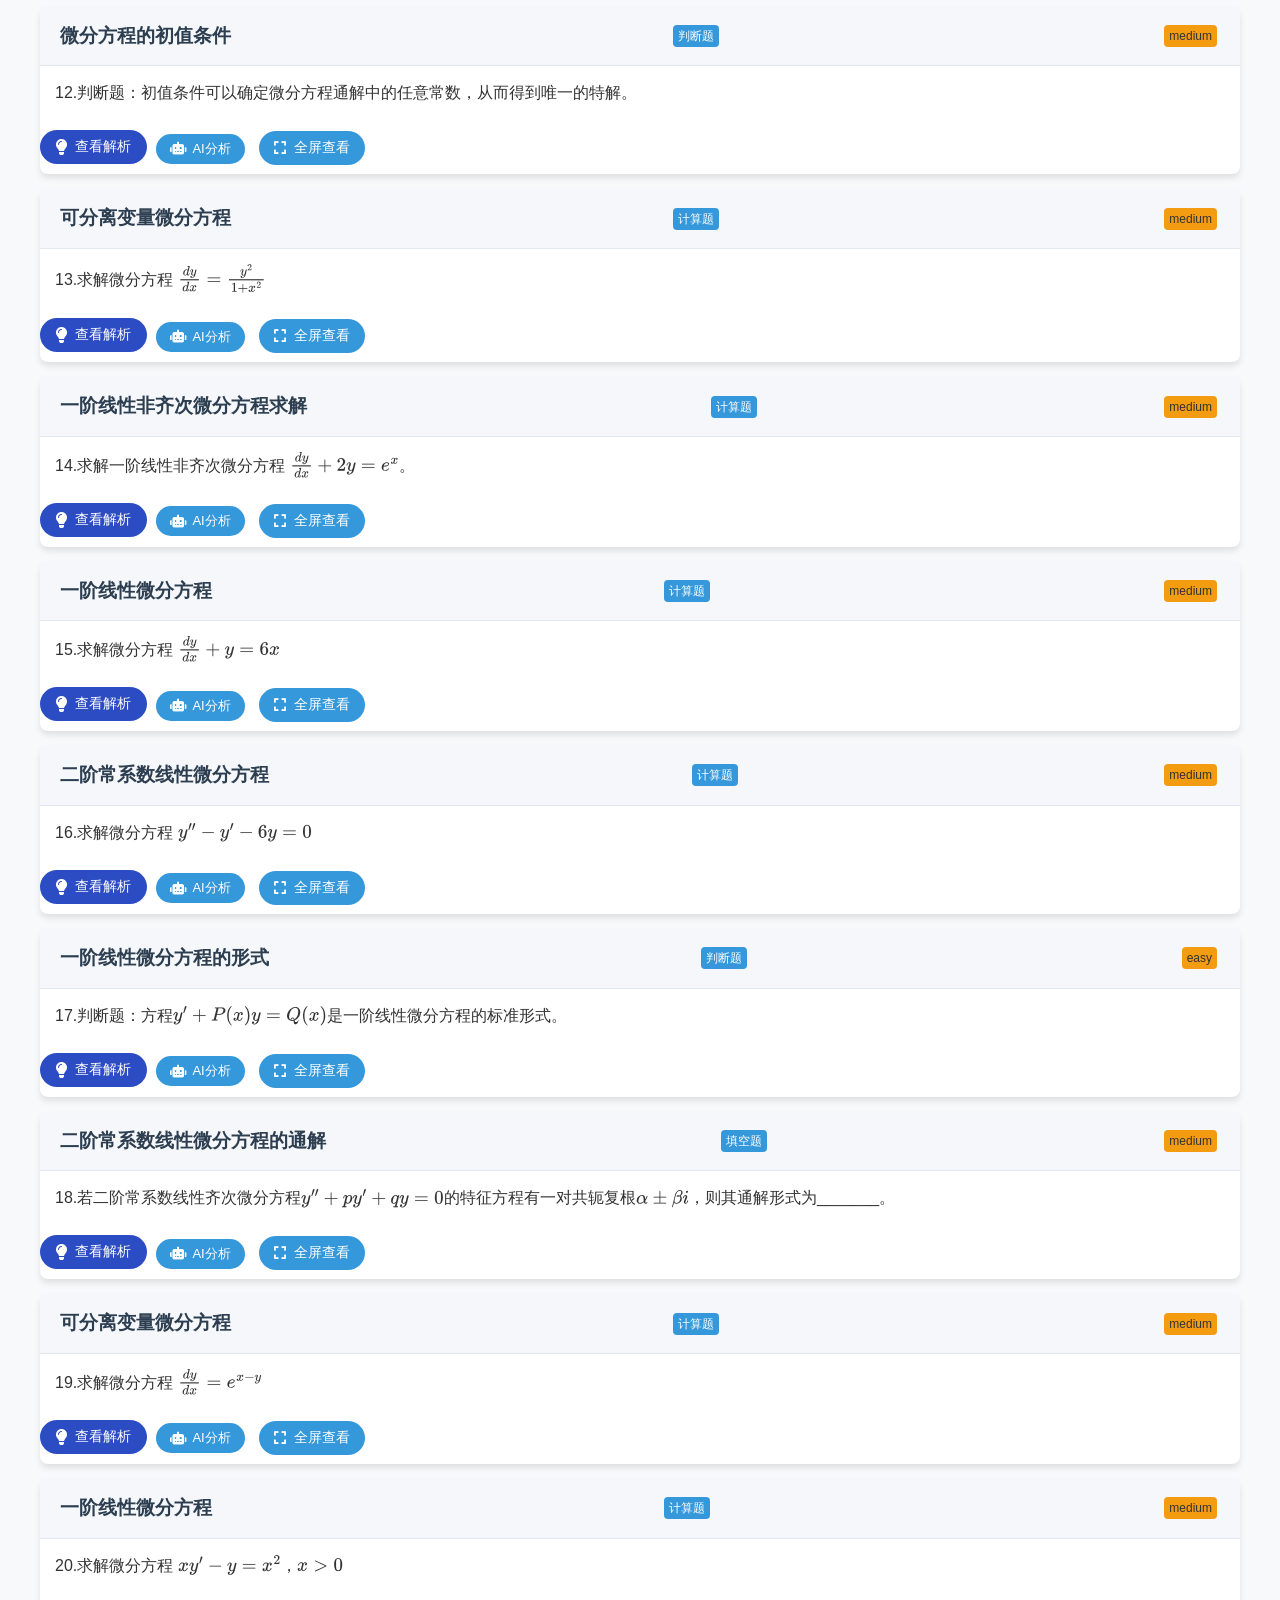
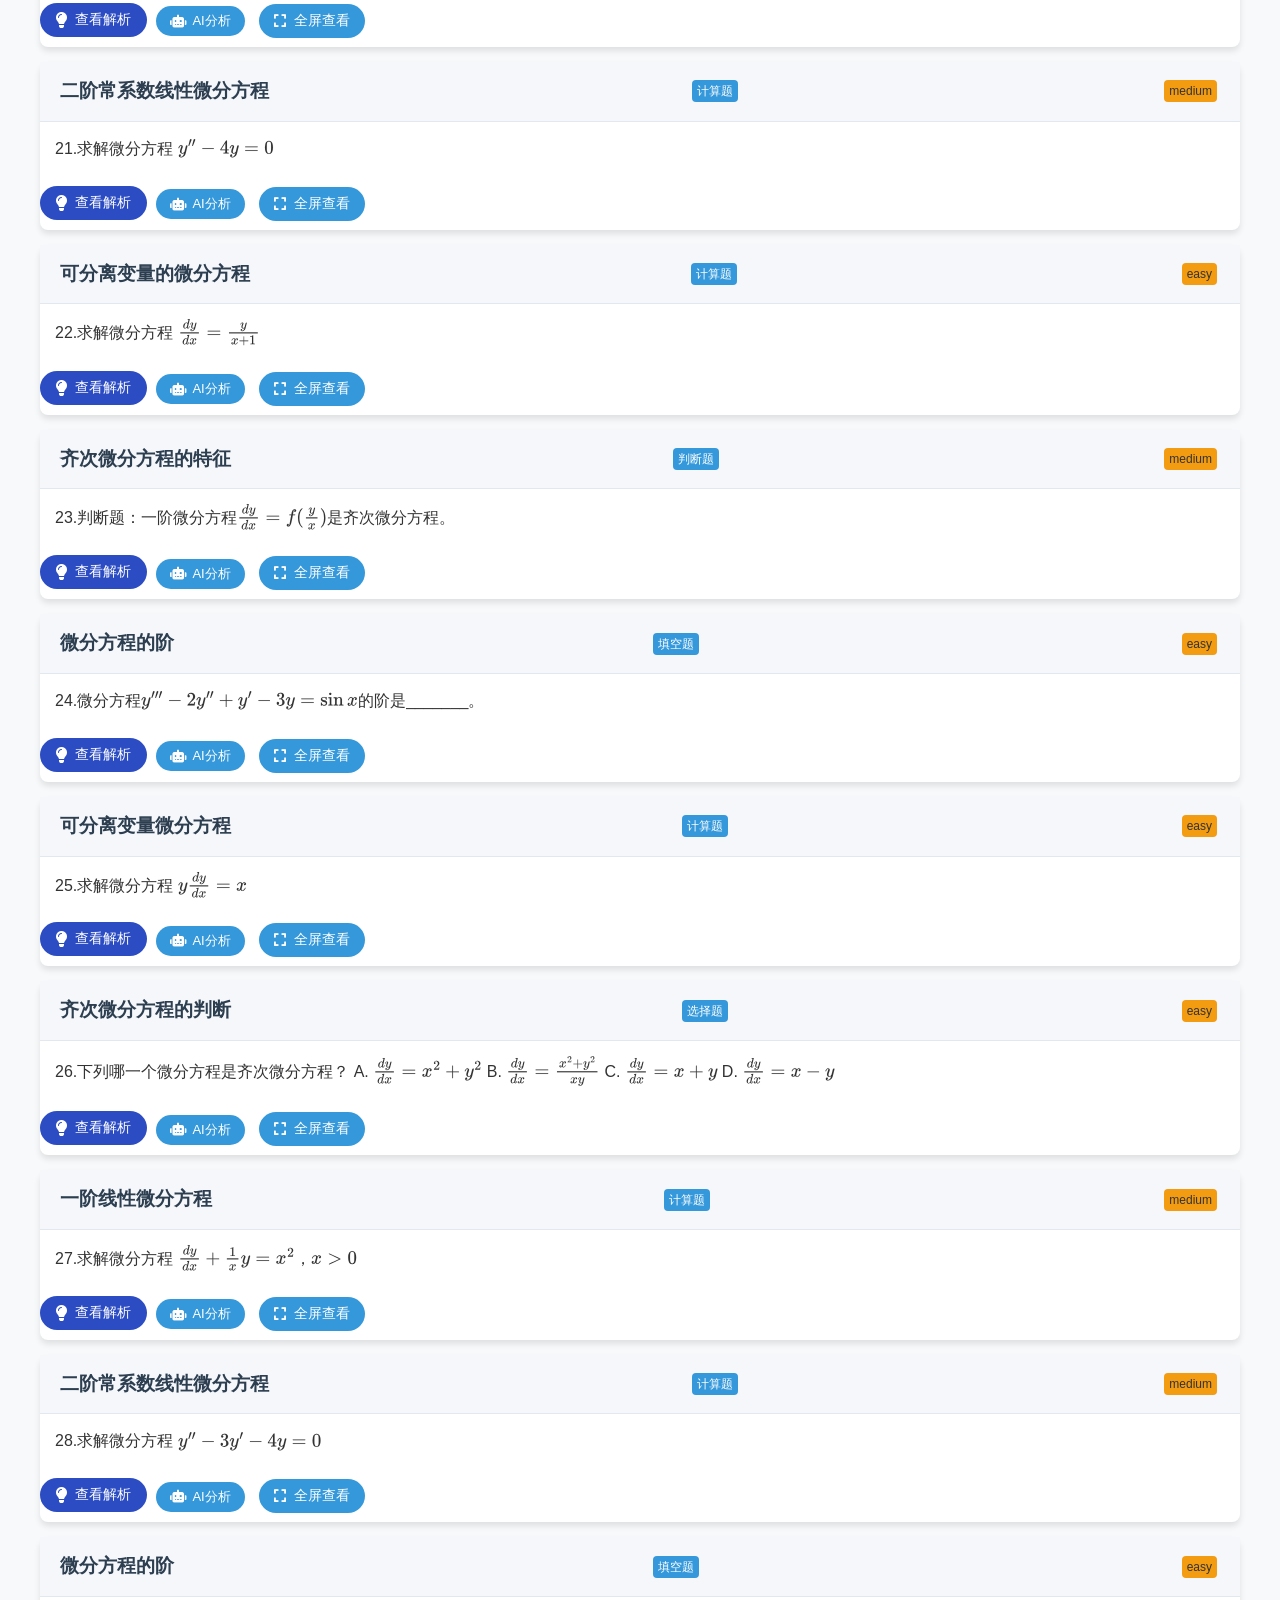
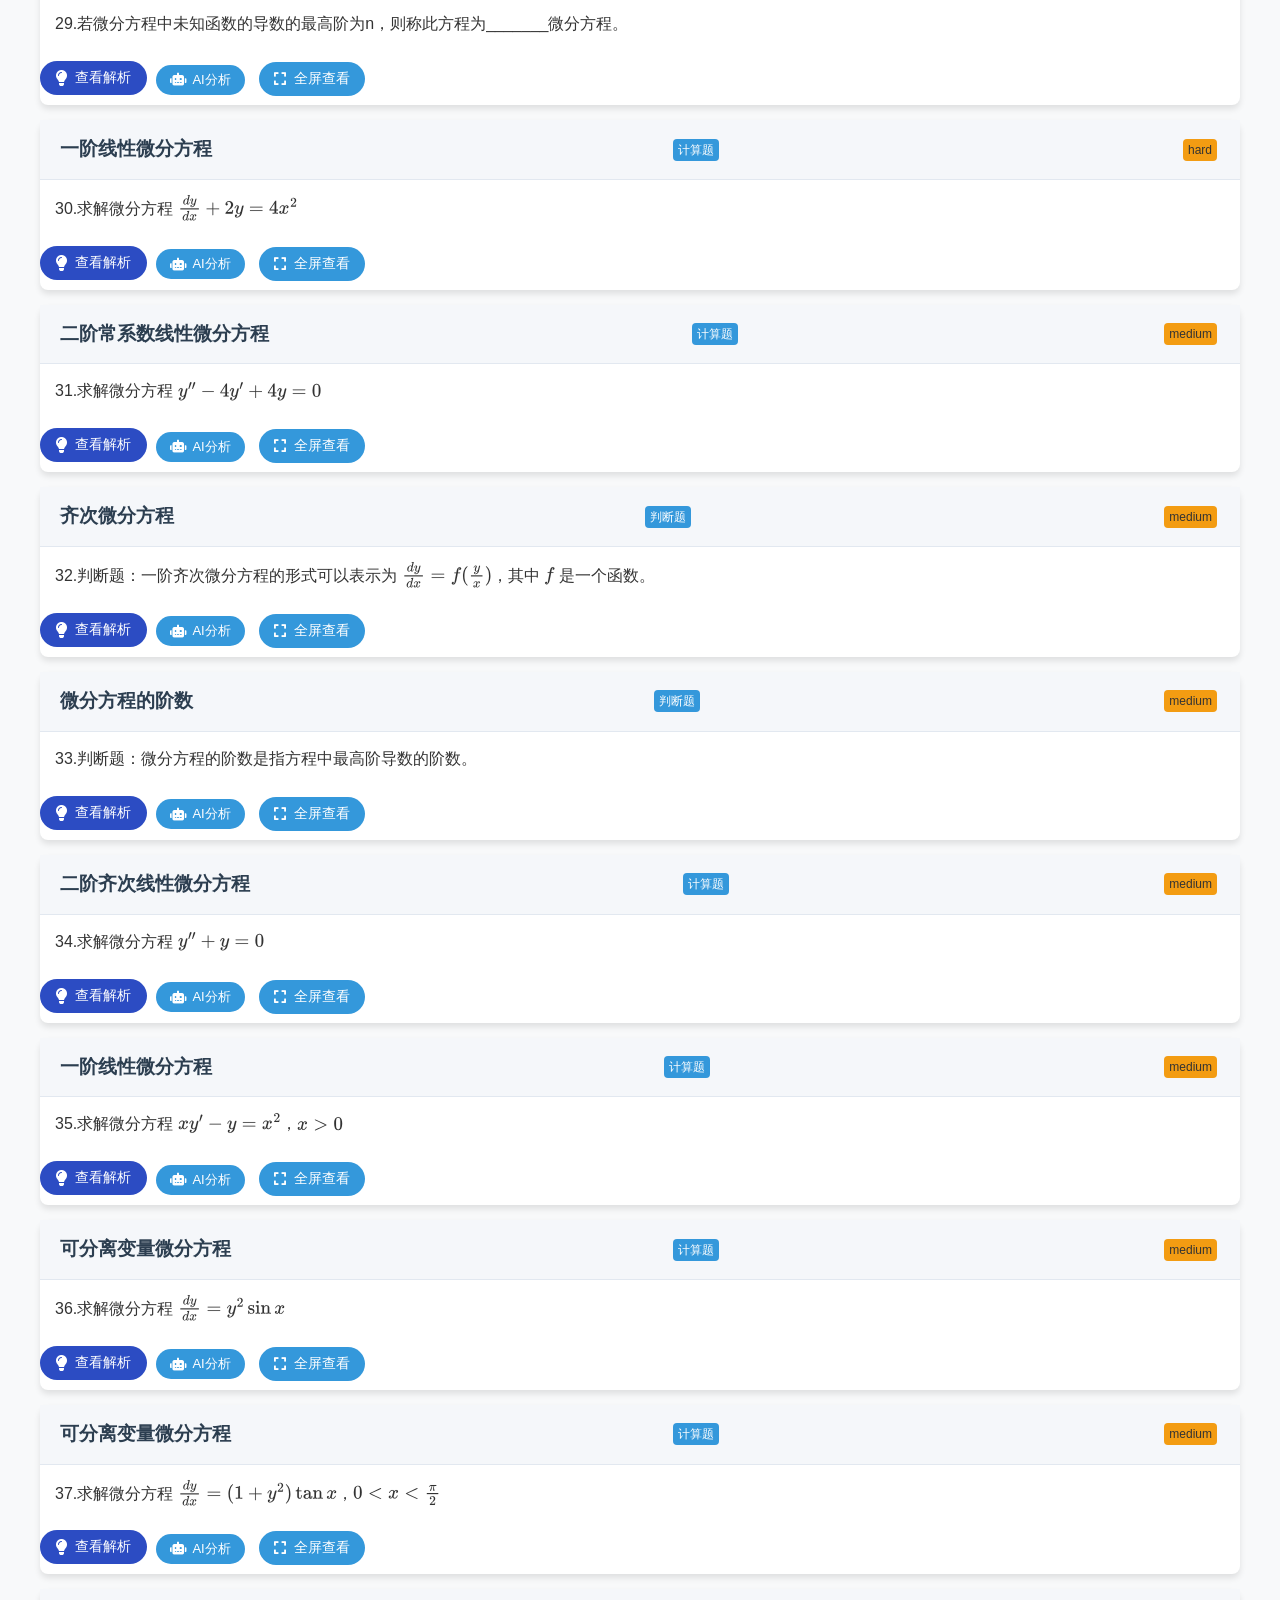
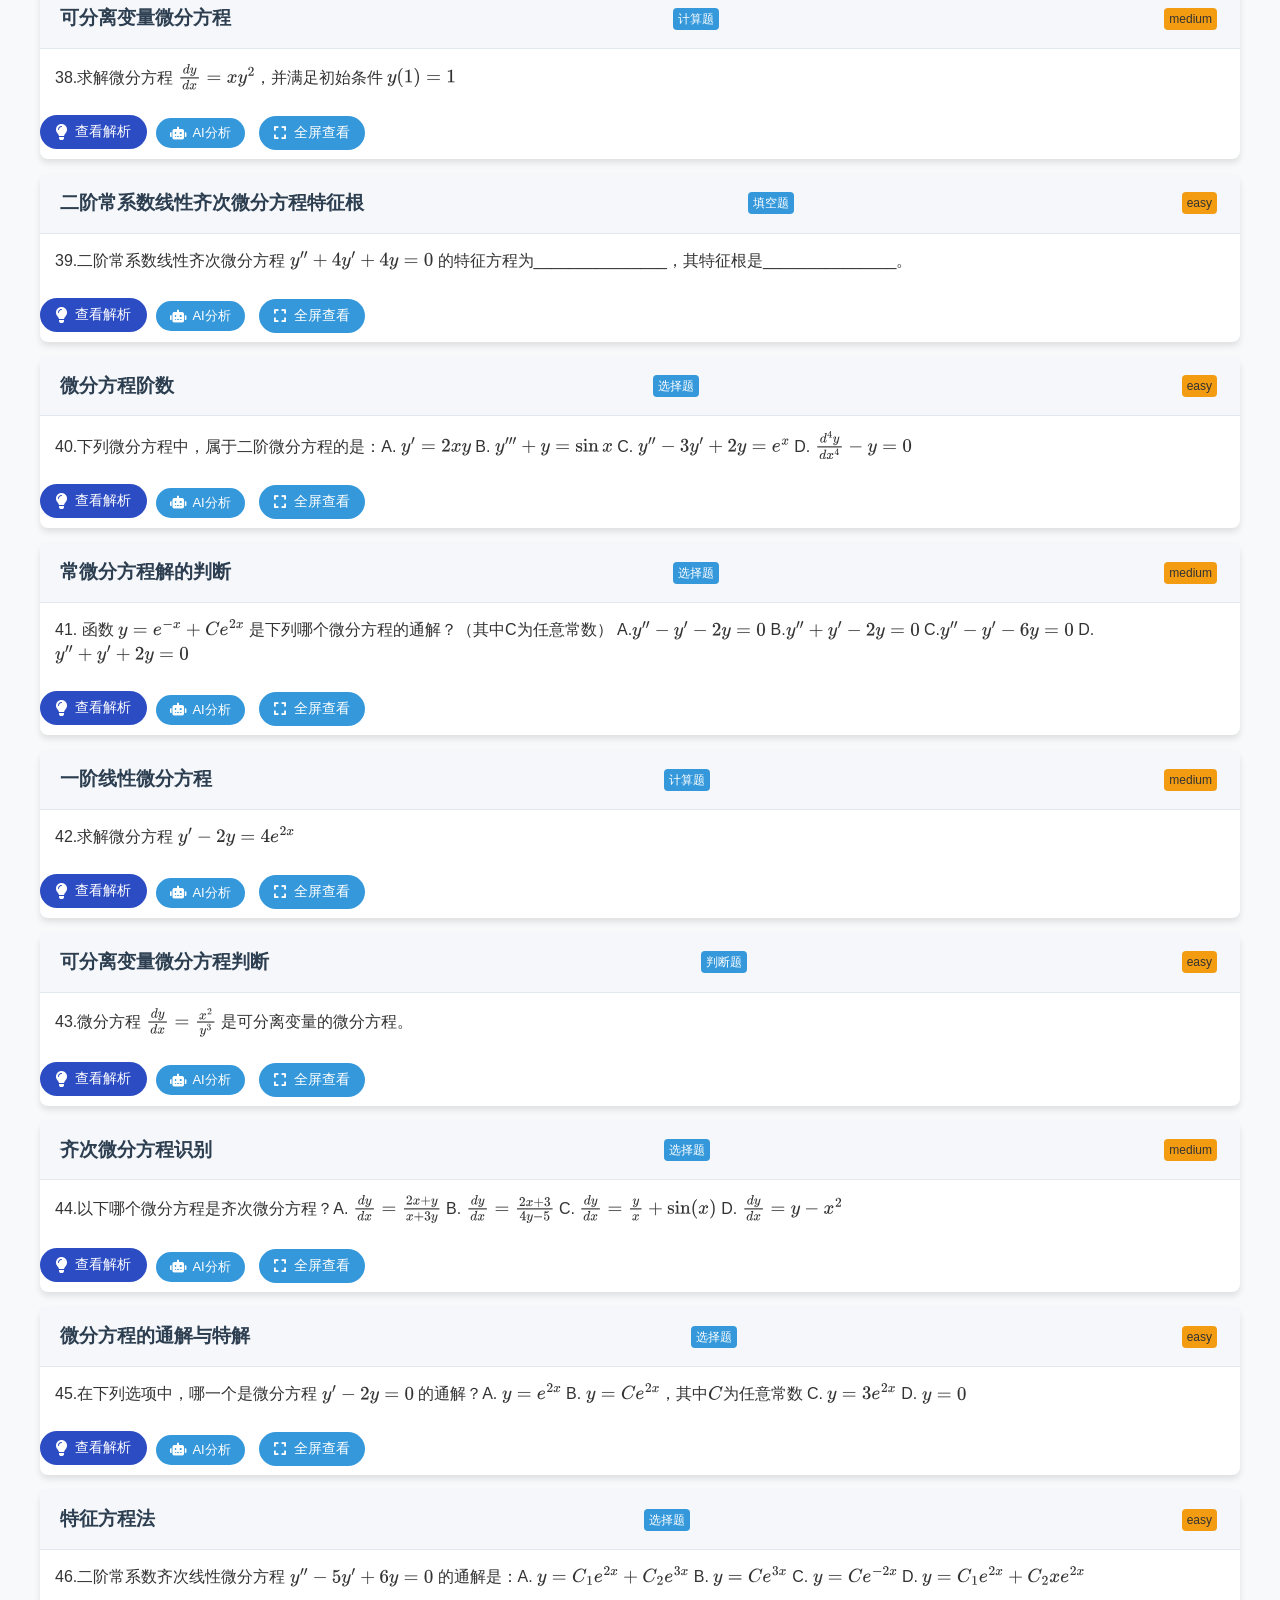
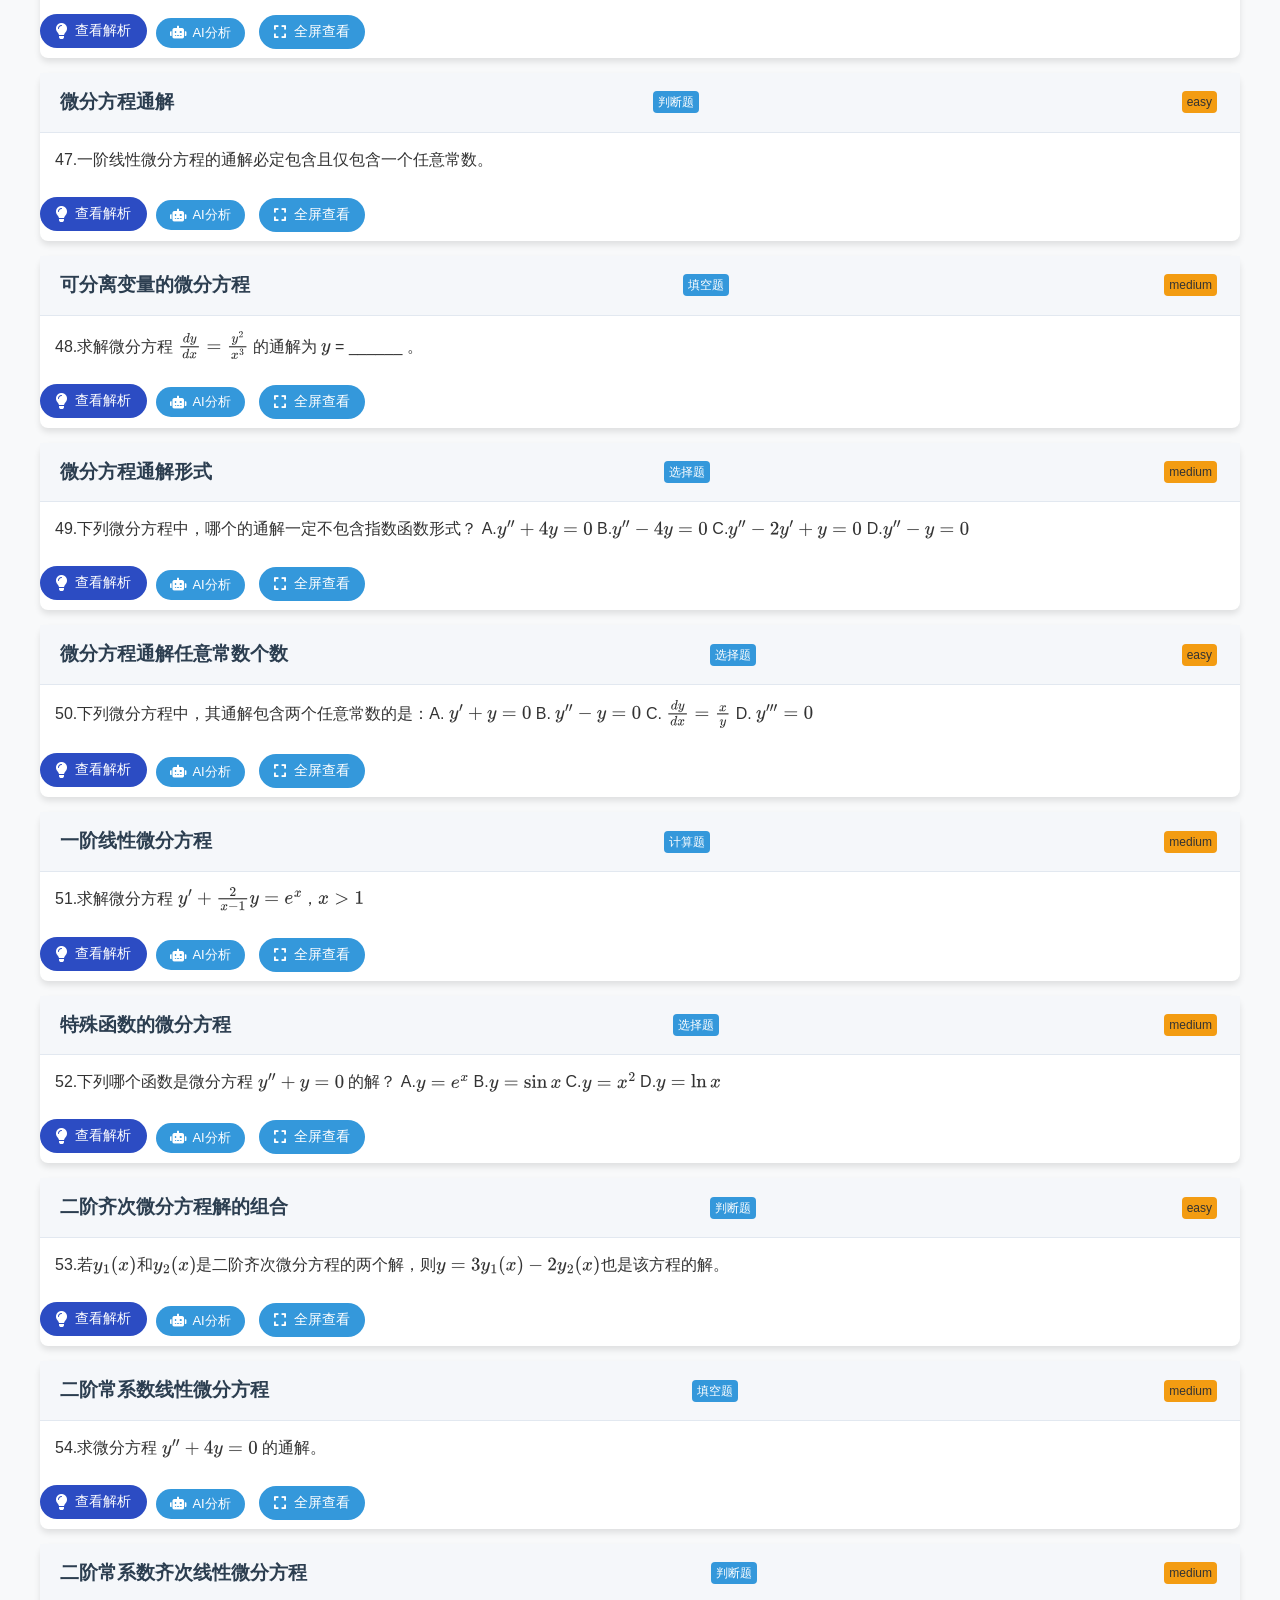
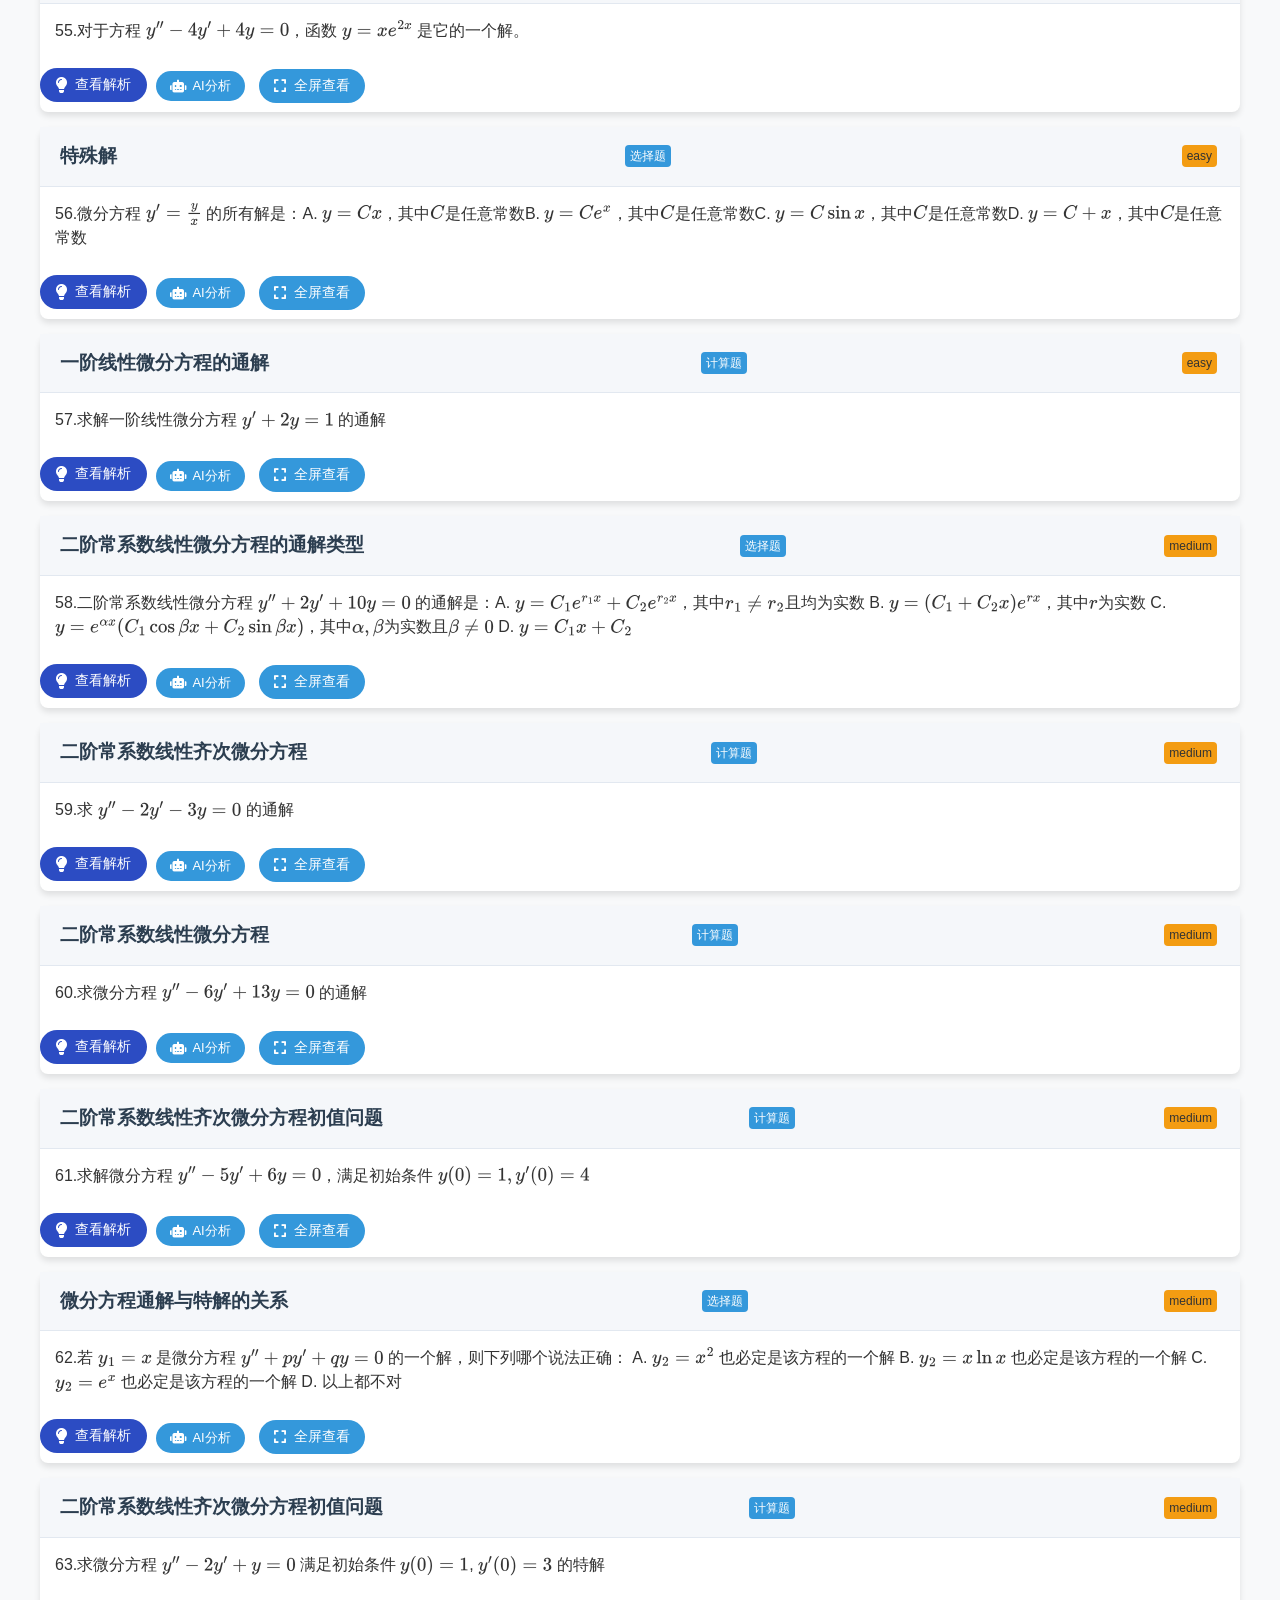
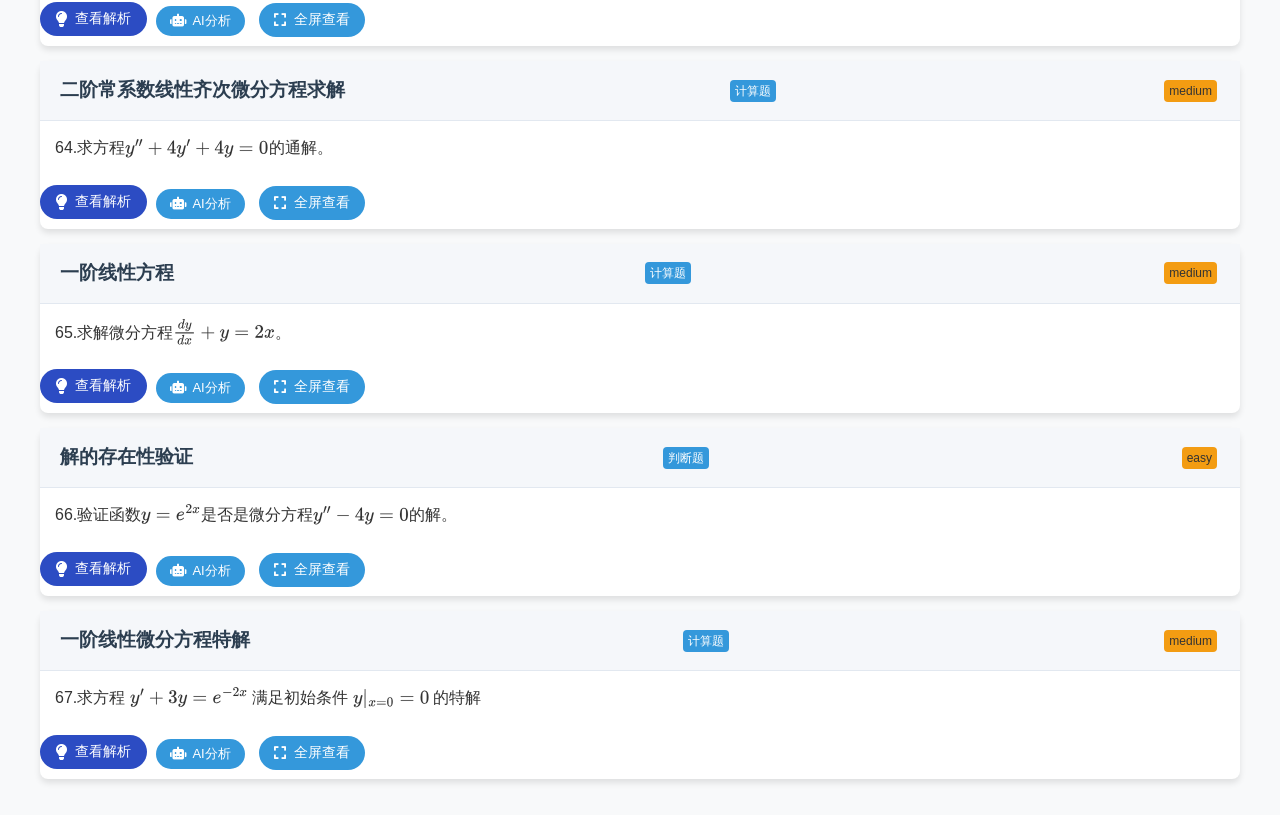
==== commit 006c4950: "feat: create differential equation learning page with interactive UI and DeepSeek AI integration" ====
--- a/assets/differential-equation.html
+++ b/assets/differential-equation.html
@@ -4,11 +4,33 @@
 <head>
     <meta charset="UTF-8">
     <meta http-equiv="Content-Type" content="text/html; charset=UTF-8">
-    <meta name="viewport" content="width=device-width, initial-scale=1.0">
+    <meta name="viewport" content="width=device-width, initial-scale=1.0, maximum-scale=1.0, user-scalable=no">
     <title>微分方程知识点整理</title>
 
-    <!-- 加载指示器样式 -->
+    <!-- 样式定义 -->
     <style>
+        /* CSS变量定义 */
+        :root {
+            --primary-color: #2c4cc3;
+            --secondary-color: #3498db;
+            --accent-color: #e74c3c;
+            --success-color: #2ecc71;
+            --warning-color: #f39c12;
+            --info-color: #9b59b6;
+            --bg-color: #f8f9fa;
+            --text-color: #2c3e50;
+            --light-gray: #f5f7fa;
+            --dark-gray: #343a40;
+            --border-color: #e2e8f0;
+            --card-shadow: 0 4px 6px rgba(0, 0, 0, 0.1);
+            --border-radius: 8px;
+            --transition-speed: 0.3s;
+            --deepseek-primary: #3498db;
+            --deepseek-secondary: #2980b9;
+            --deepseek-accent: #1abc9c;
+        }
+
+        /* 加载指示器样式 */
         .loading-indicator {
             position: fixed;
             top: 0;
@@ -26,304 +48,53 @@
             transition: width 0.3s ease;
         }
 
-        /* 移除按钮点击效果，只保留颜色变化 */
-        .filter-btn,
-        .solution-toggle {
-            position: relative;
-            transition: background-color 0.2s ease;
-        }
-
-        .filter-btn.active {
-            background-color: var(--primary-color);
+        /* 基础样式 */
+        body {
+            font-family: 'Microsoft YaHei', Arial, sans-serif;
+            line-height: 1.5;
+            color: #333;
+            background-color: #f8f9fa;
+            margin: 0;
+            padding: 20px;
+        }
+
+        /* 容器样式 */
+        .container {
+            width: 100%;
+            max-width: 1200px;
+            margin: 0 auto;
+            padding: 0px;
+            box-sizing: border-box;
+        }
+
+        /* 导航栏样式 */
+        .navbar {
+            background: var(--primary-color);
             color: white;
-        }
-
-
-
-
-        .inline-slide {
-            background: white;
-            border-radius: 8px;
-            padding: 20px;
-            margin-bottom: 20px;
-            box-shadow: 0 2px 8px rgba(0, 0, 0, 0.1);
-        }
-
-        .inline-exercise-header {
+            padding: 1px 0;
+            position: static !important;
+            top: auto !important;
+        }
+
+        .navbar-container {
             display: flex;
             justify-content: space-between;
             align-items: center;
-            margin-bottom: 20px;
-            padding-bottom: 15px;
-            border-bottom: 1px solid #e2e8f0;
-        }
-
-        .inline-exercise-title-wrapper {
-            display: flex;
-            align-items: center;
-            gap: 15px;
-        }
-
-        .inline-exercise-number {
-            background: #2c4cc3;
+        }
+
+        .navbar-brand {
+            font-size: 1.5rem;
+            font-weight: bold;
             color: white;
-            width: 40px;
-            height: 40px;
-            border-radius: 50%;
-            display: flex;
-            align-items: center;
-            justify-content: center;
-            font-weight: bold;
-            font-size: 1.1rem;
-        }
-
-        .inline-exercise-title {
-            font-size: 1.5rem;
-            margin: 0;
-            color: #2c3e50;
-        }
-
-        .inline-exercise-meta {
-            display: flex;
-            gap: 10px;
-            flex-wrap: wrap;
-        }
-
-        .inline-exercise-tag {
-            padding: 4px 12px;
-            border-radius: 20px;
-            font-size: 0.85rem;
-            color: white;
-            display: flex;
-            align-items: center;
-        }
-
-        .inline-exercise-tag i {
-            margin-right: 6px;
-        }
-
-        .inline-exercise-tag.type {
-            background: #3498db;
-        }
-
-        .inline-exercise-tag.difficulty {
-            background: #e74c3c;
-        }
-
-        .inline-exercise-tag.category {
-            background: #9b59b6;
-        }
-
-        .inline-exercise-tag.method {
-            background: #34495e;
-        }
-
-        .inline-exercise-tag.difficulty.easy {
-            background: #2ecc71;
-        }
-
-        .inline-exercise-tag.difficulty.medium {
-            background: #f39c12;
-        }
-
-        .inline-exercise-tag.difficulty.hard {
-            background: #e74c3c;
-        }
-
-        .inline-exercise-question {
-            font-size: 1.2rem;
-            margin-bottom: 30px;
-            padding: 20px;
-            background: #f5f7fa;
-            border-radius: 8px;
-            box-shadow: 0 2px 6px rgba(0, 0, 0, 0.1);
-        }
-
-        .inline-solution-section {
-            position: relative;
-        }
-
-        .inline-toggle-solution-btn {
-            padding: 8px 16px;
-            background: #2c4cc3;
-            color: white;
-            border: none;
-            border-radius: 20px;
-            cursor: pointer;
-            font-size: 14px;
-            margin-bottom: 20px;
-            display: flex;
-            align-items: center;
-            gap: 6px;
-            transition: background 0.3s;
-        }
-
-        .inline-toggle-solution-btn:hover {
-            background: #1a3cb3;
-        }
-
-        .inline-solution-content {
-            background: white;
-            border-radius: 8px;
-            padding: 0;
-            overflow: hidden;
-            max-height: 0;
-            opacity: 0;
-            transition: max-height 0.5s, opacity 0.5s, padding 0.5s;
-            visibility: hidden;
-        }
-
-        .inline-solution-content.user-clicked {
-            max-height: 2000px;
-            padding: 20px;
-            opacity: 1;
-            visibility: visible;
-            margin-bottom: 20px;
-            border: 1px solid #e2e8f0;
-            box-shadow: 0 2px 8px rgba(0, 0, 0, 0.1);
-        }
-
-        .inline-solution-text {
-            white-space: pre-wrap;
-            display: inline;
-        }
-
-        .solution-paragraph {
-            margin-bottom: 0.8em;
-            animation: fadeIn 0.3s ease;
-        }
-
-        .fs-solution-line {
-            opacity: 0;
-            transform: translateY(10px);
-            animation: none;
-            margin-bottom: 1em;
-            padding: 0.5em 1em;
-            border-radius: 8px;
-            background: rgba(255, 255, 255, 0.8);
-            transition: all 0.3s ease;
-        }
-
-        .fs-solution-line:last-child {
-            margin-bottom: 0;
-        }
-
-        .fs-ripple {
-            position: absolute;
-            border-radius: 50%;
-            background-color: rgba(44, 76, 195, 0.3);
-            transform: translate(-50%, -50%) scale(0);
-            pointer-events: none;
-            z-index: 9999;
-            animation: ripple 0.6s ease-out;
-        }
-
-        @keyframes fadeIn {
-            from {
-                opacity: 0;
-                transform: translateY(10px);
-            }
-
-            to {
-                opacity: 1;
-                transform: translateY(0);
-            }
-        }
-
-        @keyframes fadeOut {
-            from {
-                opacity: 1;
-                transform: translateY(0);
-            }
-
-            to {
-                opacity: 0;
-                transform: translateY(10px);
-            }
-        }
-
-        @keyframes ripple {
-            to {
-                transform: translate(-50%, -50%) scale(3);
-                opacity: 0;
-            }
-
-            to {
-                opacity: 1;
-                transform: translateY(0);
-            }
-        }
-
-        .inline-explanation,
-        .inline-answer {
-            margin-bottom: 25px;
-        }
-
-        .inline-explanation h4,
-        .inline-answer h4 {
-            color: #2c4cc3;
-            display: flex;
-            align-items: center;
-            margin-top: 0;
-            margin-bottom: 10px;
-            font-size: 1.2rem;
-            padding-left: 10px;
-            border-left: 4px solid #2c4cc3;
-        }
-
-        .inline-explanation h4 i,
-        .inline-answer h4 i {
-            margin-right: 8px;
-        }
-
-        /* 添加视觉反馈样式 */
-        .inline-solution-content.user-clicked {
-            cursor: pointer;
-            position: relative;
-            z-index: 100;
-        }
-
-        .inline-solution-content.user-clicked:hover {
-            background-color: rgba(52, 152, 219, 0.05);
-        }
-
-        .inline-solution-content.user-clicked:active {
-            background-color: rgba(52, 152, 219, 0.1);
-        }
-
-        /* DeepSeek AI相关样式 */
-        :root {
-            --deepseek-primary: #3498db;
-            --deepseek-secondary: #2980b9;
-            --deepseek-accent: #1abc9c;
-        }
-
-        /* AI分析按钮样式 */
-        .ai-analysis-btn {
-            display: inline-flex;
-            align-items: center;
-            padding: 6px 14px;
-            background: var(--deepseek-primary);
-            color: white;
-            border: none;
-            border-radius: 20px;
-            cursor: pointer;
-            font-size: 13px;
-            font-weight: 500;
-            margin-left: 5px;
-            transition: background-color 0.3s ease;
-        }
-
-        .ai-analysis-btn:hover {
-            background-color: var(--deepseek-secondary);
-        }
-
-        .ai-analysis-btn i {
-            margin-right: 6px;
-            font-size: 14px;
-        }
-
-        /* Slideshow styles */
+            text-decoration: none;
+        }
+
+        /* 主要内容 */
+        .main-content {
+            padding: 0.5px 0;
+        }
+
+        /* 知识点幻灯片样式 */
         .slides-container {
             position: relative;
             width: 100%;
@@ -453,23 +224,7 @@
             box-shadow: 0 4px 8px rgba(44, 76, 195, 0.3);
         }
 
-        @media (max-width: 1100px) {
-            .slide-card {
-                padding: 30px 25px 25px;
-                width: 95%;
-            }
-
-            .slide-title {
-                font-size: 1.5rem;
-                margin-bottom: 16px;
-            }
-
-            .slide-content {
-                font-size: 0.9rem;
-            }
-        }
-
-        /* 筛选器和题目定位器样式 */
+        /* 筛选器样式 */
         .filter-section {
             margin-bottom: 25px;
             padding: 15px 20px;
@@ -478,18 +233,34 @@
             box-shadow: var(--card-shadow);
         }
 
-        .filter-subtitle {
+        .filter-container {
+            display: flex;
+            flex-wrap: wrap;
+            gap: 10px;
+        }
+
+        .filter-btn {
+            padding: 8px 15px;
+            background: var(--light-gray);
+            border: none;
+            border-radius: 20px;
+            cursor: pointer;
+            transition: all var(--transition-speed);
+            font-size: 0.9rem;
             display: flex;
             align-items: center;
-            margin-bottom: 15px;
-            font-size: 1.1rem;
-            color: var(--primary-color);
-        }
-
-        .filter-subtitle i {
-            margin-right: 10px;
-        }
-
+        }
+
+        .filter-btn i {
+            margin-right: 5px;
+        }
+
+        .filter-btn.active {
+            background-color: var(--primary-color);
+            color: white;
+        }
+
+        /* 题目定位器样式 */
         .locator-section {
             margin-bottom: 20px;
             padding: 15px 20px;
@@ -567,920 +338,124 @@
             }
         }
 
-        .filter-title {
+        /* 习题样式 */
+        .exercise-item {
             margin-bottom: 15px;
+            border-radius: var(--border-radius);
+            background: white;
+            box-shadow: var(--card-shadow);
+            transition: box-shadow var(--transition-speed);
+            overflow: visible !important;
+        }
+
+        .exercise-item:hover {
+            box-shadow: 0 10px 15px rgba(0, 0, 0, 0.1);
+        }
+
+        .exercise-header {
+            padding: 15px 20px;
+            background: var(--light-gray);
             display: flex;
             align-items: center;
-        }
-
-        .filter-title i {
-            margin-right: 10px;
-            color: var(--primary-color);
-        }
-
-        .filter-container {
-            display: flex;
-            flex-wrap: wrap;
-            gap: 10px;
-        }
-
-        .filter-btn {
-            padding: 8px 15px;
-            background: var(--light-gray);
-            border: none;
-            border-radius: 20px;
-            cursor: pointer;
-            transition: all var(--transition-speed);
-            font-size: 0.9rem;
+            justify-content: space-between;
+            border-bottom: 1px solid var(--border-color);
+            flex-wrap: nowrap;
+        }
+
+        .exercise-title-wrapper {
             display: flex;
             align-items: center;
-        }
-
-
-        .filter-btn i {
-            margin-right: 5px;
-        }
-
-        /* 全局DeepSeek查询框 */
-        .global-deepseek-container {
-            background: white;
-            padding: 20px;
-            border-radius: 8px;
-            box-shadow: 0 4px 6px rgba(0, 0, 0, 0.1);
-            margin-bottom: 30px;
-        }
-
-        .global-deepseek-title {
+            gap: 3px;
+        }
+
+        .exercise-number {
+            background: var(--primary-color);
+            color: white;
+            width: 35px;
+            height: 35px;
+            border-radius: 50%;
             display: flex;
             align-items: center;
-            margin-bottom: 15px;
-            color: var(--deepseek-primary);
-        }
-
-        .global-deepseek-title i {
-            margin-right: 10px;
-            font-size: 1.5rem;
-        }
-
-        .global-deepseek-title h3 {
+            justify-content: center;
+            font-weight: bold;
+            font-size: 0.9rem;
+        }
+
+        .exercise-title {
+            font-size: 1.2rem;
             margin: 0;
-        }
-
-        .global-deepseek-input-container {
-            display: flex;
-            gap: 10px;
-        }
-
-        .global-deepseek-input {
-            flex: 1;
-            padding: 12px 15px;
-            border: 2px solid #ddd;
-            border-radius: 8px;
-            font-size: 16px;
-            transition: border-color 0.3s;
-        }
-
-        .global-deepseek-input:focus {
-            border-color: var(--deepseek-primary);
-            outline: none;
-        }
-
-        .global-deepseek-btn {
-            padding: 10px 20px;
-            background: var(--deepseek-primary);
+            color: var(--text-color);
+        }
+
+        .exercise-meta {
+            display: inline-flex !important;
+            align-items: center !important;
+            gap: 3px !important;
+            flex-wrap: nowrap !important;
+            white-space: nowrap !important;
+            overflow-x: auto !important;
+            width: auto !important;
+            scrollbar-width: none !important;
+        }
+
+        .exercise-meta::-webkit-scrollbar {
+            display: none !important;
+        }
+
+        .exercise-type,
+        .exercise-difficulty,
+        .exercise-category,
+        .exercise-method {
+            display: inline-block !important;
+            padding: 2px 5px !important;
+            margin-right: 3px !important;
+            font-size: 0.75rem !important;
+            white-space: nowrap !important;
+            flex-shrink: 0 !important;
+            border-radius: 4px !important;
+            font-weight: 500 !important;
+        }
+
+        .exercise-type {
+            background: var(--secondary-color);
             color: white;
-            border: none;
-            border-radius: 8px;
-            cursor: pointer;
-            font-weight: 500;
-            transition: background-color 0.3s;
-            display: flex;
-            align-items: center;
-        }
-
-        .global-deepseek-btn:hover {
-            background-color: var(--deepseek-secondary);
-        }
-
-        .global-deepseek-btn i {
-            margin-right: 8px;
-        }
-
-        /* DeepSeek AI Chat模态框样式 */
-        .deepseek-modal {
-            display: none;
-            position: fixed;
-            top: 0;
-            left: 0;
-            width: 100%;
-            height: 100%;
-            background-color: rgba(0, 0, 0, 0.5);
-            z-index: 2000;
-            overflow: auto;
-            animation: fadeIn 0.3s;
-        }
-
-        .deepseek-modal.show {
-            display: flex;
-            justify-content: center;
-            align-items: center;
-        }
-
-        .deepseek-modal-content {
-            background-color: white;
-            width: 800px;
-            max-width: 90%;
-            height: 80vh;
-            border-radius: 12px;
-            overflow: hidden;
-            display: flex;
-            flex-direction: column;
-            position: relative;
-            box-shadow: 0 10px 25px rgba(0, 0, 0, 0.2);
-            animation: slideUp 0.4s;
-        }
-
-        .deepseek-modal-header {
-            display: flex;
-            justify-content: space-between;
-            align-items: center;
-            padding: 15px 20px;
-            background: var(--deepseek-primary);
+        }
+
+        .exercise-difficulty {
+            background-color: var(--warning-color);
+            color: #333;
+        }
+
+        .exercise-difficulty.easy {
+            background-color: #2ecc71;
             color: white;
         }
 
-        .deepseek-modal-title {
-            font-size: 1.2rem;
-            font-weight: bold;
-            margin: 0;
-        }
-
-        .deepseek-modal-close {
-            background: transparent;
-            border: none;
+        .exercise-difficulty.medium {
+            background-color: #f39c12;
             color: white;
-            font-size: 1.5rem;
-            cursor: pointer;
-            padding: 0;
-            transition: transform 0.3s;
-        }
-
-        .deepseek-modal-close:hover {
-            transform: scale(1.1);
-        }
-
-        .deepseek-modal-body {
-            flex: 1;
-            display: flex;
-            flex-direction: column;
-            padding: 20px;
-            overflow: hidden;
-        }
-
-        .deepseek-chat-container {
-            flex: 1;
-            overflow-y: auto;
-            padding: 10px;
-            background: #f8f9fa;
-            border-radius: 8px;
-            margin-bottom: 15px;
-        }
-
-        .deepseek-chat-message {
-            margin-bottom: 15px;
-            max-width: 90%;
-        }
-
-        .deepseek-chat-user {
-            margin-left: auto;
-            background: #dcf8c6;
-            padding: 10px 15px;
-            border-radius: 18px 18px 0 18px;
-            box-shadow: 0 1px 2px rgba(0, 0, 0, 0.1);
-        }
-
-        .deepseek-chat-ai {
-            margin-right: auto;
-            background: white;
-            padding: 10px 15px;
-            border-radius: 18px 18px 18px 0;
-            box-shadow: 0 1px 2px rgba(0, 0, 0, 0.1);
-            border-left: 3px solid var(--deepseek-primary);
-        }
-
-        .deepseek-chat-input-container {
-            display: flex;
-            gap: 10px;
-        }
-
-        .deepseek-chat-input {
-            flex: 1;
-            padding: 12px;
-            border: 2px solid #ddd;
-            border-radius: 24px;
-            font-size: 16px;
-            transition: border-color 0.3s;
-        }
-
-        .deepseek-chat-input:focus {
-            border-color: var(--deepseek-primary);
-            outline: none;
-        }
-
-        .deepseek-chat-send {
-            padding: 10px 20px;
-            background: var(--deepseek-primary);
+        }
+
+        .exercise-difficulty.hard {
+            background-color: var(--accent-color);
             color: white;
-            border: none;
-            border-radius: 24px;
-            cursor: pointer;
-            font-weight: bold;
-            transition: background-color 0.3s;
-        }
-
-        .deepseek-chat-send:hover {
-            background-color: var(--deepseek-secondary);
-        }
-
-        /* 加载动画 */
-        @keyframes fadeIn {
-            from {
-                opacity: 0;
-            }
-
-            to {
-                opacity: 1;
-            }
-        }
-
-        @keyframes slideUp {
-            from {
-                transform: translateY(30px);
-                opacity: 0;
-            }
-
-            to {
-                transform: translateY(0);
-                opacity: 1;
-            }
-        }
-
-        .loading-spinner {
-            display: inline-block;
-            width: 20px;
-            height: 20px;
-            border: 3px solid rgba(255, 255, 255, 0.3);
-            border-radius: 50%;
-            border-top-color: #fff;
-            animation: spin 1s ease-in-out infinite;
-            margin-right: 10px;
-        }
-
-        @keyframes spin {
-            to {
-                transform: rotate(360deg);
-            }
-        }
-
-        /* 响应式调整 */
-        @media (max-width: 768px) {
-            .deepseek-modal-content {
-                height: 90vh;
-                width: 95%;
-            }
-
-            .global-deepseek-input-container {
-                flex-direction: column;
-            }
-        }
-    </style>
-
-    <!-- 先加载CSS -->
-    <link rel="preload" href="fontawesome/css/all.min.css" as="style">
-    <link rel="stylesheet" href="fontawesome/css/all.min.css" media="print" onload="this.media='all'">
-    <noscript>
-        <link rel="stylesheet" href="fontawesome/css/all.min.css">
-    </noscript>
-
-    <!-- 配置MathJax但延迟加载 -->
-    <script>
-        window.MathJax = {
-            tex: {
-                inlineMath: [['$', '$'], ['\\(', '\\)']],
-                displayMath: [['$$', '$$'], ['\\[', '\\]']],
-                processEscapes: true,
-                processEnvironments: true,
-                packages: ['base', 'ams', 'noerrors', 'noundefined']
-            },
-            options: {
-                ignoreHtmlClass: 'tex2jax_ignore',
-                processHtmlClass: 'tex2jax_process'
-            },
-            startup: {
-                pageReady: function () {
-                    return MathJax.startup.defaultPageReady().then(function () {
-                        console.log('MathJax初始渲染完成');
-                        // 标记MathJax已准备就绪
-                        window.mathJaxReady = true;
-                    });
-                }
-            },
-            chtml: {
-                displayAlign: 'left',
-                displayIndent: '2em',
-                scale: 1.0
-            }
-        };
-    </script>
-
-    <!-- 强制公式左对齐的样式 -->
-    <style>
-        .MathJax,
-        .MathJax_Display {
-            text-align: left !important;
-        }
-
-        .mjx-chtml.MJXc-display {
-            text-align: left !important;
-            margin: 0.5em 0 !important;
-        }
-
-        /* 简化卡片阴影效果 */
-        .exercise-item {
-            box-shadow: 0 2px 5px rgba(0, 0, 0, 0.08);
-            transition: box-shadow 0.2s;
-        }
-
-        .exercise-item:hover {
-            box-shadow: 0 3px 8px rgba(0, 0, 0, 0.12);
-        }
-
-        /* 更简单的背景 */
-        body {
-            background-color: #f8f9fa;
-        }
-
-        /* 核心色彩变量 */
-        :root {
-            --primary-color: #2c4cc3;
-            --secondary-color: #3498db;
-            --accent-color: #e74c3c;
-            --success-color: #2ecc71;
-            --warning-color: #f39c12;
-            --gray-100: #f8f9fa;
-            --gray-300: #dee2e6;
-            --gray-700: #495057;
-        }
-
-        /* 轻量级按钮交互 */
-        .filter-btn,
-        .solution-toggle,
-        .ai-analysis-btn {
-            transition: background-color 0.2s, transform 0.2s;
-        }
-
-        .filter-btn:active,
-        .solution-toggle:active,
-        .ai-analysis-btn:active {
-            transform: scale(0.98);
-        }
-
-        .filter-btn:focus,
-        .solution-toggle:focus,
-        .ai-analysis-btn:focus {
-            outline: 2px solid rgba(44, 76, 195, 0.3);
-            outline-offset: 1px;
-        }
-
-        /* 习题标签简化 */
-        .exercise-difficulty,
-        .exercise-type,
+        }
+
         .exercise-category {
-            font-size: 0.85rem;
-            padding: 2px 10px;
-            border-radius: 12px;
-            font-weight: 500;
-        }
-
-        /* 简单的不同颜色区分 */
-        .exercise-difficulty.easy {
-            background-color: rgba(46, 204, 113, 0.15);
-            color: #27ae60;
-        }
-
-        .exercise-difficulty.medium {
-            background-color: rgba(243, 156, 18, 0.15);
-            color: #d35400;
-        }
-
-        .exercise-difficulty.hard {
-            background-color: rgba(231, 76, 60, 0.15);
-            color: #c0392b;
-        }
-
-        /* 已删除重复的定位器样式 */
-
-        /* 高亮效果简化 */
-        .problem-highlight {
-            background-color: rgba(44, 76, 195, 0.05);
-            border-left: 3px solid var(--primary-color);
-        }
-
-        /* 移动端优化 */
-        @media (max-width: 768px) {
-            .filter-container {
-                display: grid;
-                grid-template-columns: repeat(2, 1fr);
-                gap: 8px;
-            }
-
-            .exercise-meta {
-                display: flex;
-                flex-wrap: wrap;
-                gap: 5px;
-                margin-top: 10px;
-            }
-        }
-
-        /* 压缩页面顶部区块 */
-        .page-header {
-            margin-bottom: 15px;
-            padding: 15px 0;
-        }
-
-        .page-header h1 {
-            font-size: 1.8rem;
-            margin-bottom: 5px;
-        }
-
-        .page-header p {
-            margin-bottom: 0;
-            font-size: 0.95rem;
-        }
-
-        .global-deepseek-container {
+            background-color: var(--info-color);
+            color: white;
+        }
+
+        .exercise-method {
+            background-color: var(--success-color);
+            color: white;
+        }
+
+        .exercise-content {
             padding: 15px;
-            margin-bottom: 15px;
-        }
-
-        .global-deepseek-title {
-            margin-bottom: 10px;
-        }
-
-        .global-deepseek-title h3 {
-            font-size: 1.2rem;
-        }
-
-        .api-key-section {
-            margin-bottom: 10px;
-        }
-
-        .api-key-input-container {
-            margin-bottom: 5px;
-        }
-
-        .deepseek-api-key,
-        .global-deepseek-input {
-            padding: 8px 12px;
-        }
-
-        .global-deepseek-btn {
-            padding: 8px 15px;
-        }
-
-        .navbar {
-            padding: 1px 0;
-            margin-bottom: 0;
-            background-color: white;
-            box-shadow: 0 1px 2px rgba(0, 0, 0, 0.05);
-        }
-
-        .navbar-brand-container {
-            display: flex;
-            flex-direction: column;
-            align-items: flex-start;
-        }
-
-        .navbar-brand {
-            font-size: 1.5rem;
-            font-weight: bold;
-            color: var(--primary-color);
-            margin-bottom: 2px;
-            text-decoration: none;
-        }
-
-        .navbar-subtitle {
-            font-size: 0.85rem;
-            color: white;
-            margin: 0;
-        }
-
-        .container {
-            padding-top: 5px;
-        }
-
-        .main-content {
-            padding-top: 0;
-        }
-
-        /* 减少导航栏和DeepSeek AI助手之间的距离 */
-        .global-deepseek-container {
-            margin-top: -10px;
-            margin-bottom: 10px;
-            padding: 10px;
-            border-top: none;
-            border-top-left-radius: 0;
-            border-top-right-radius: 0;
-        }
-
-        .global-deepseek-title {
-            margin-bottom: 5px;
-        }
-
-        .global-deepseek-title h3 {
-            font-size: 1.1rem;
-            margin: 0;
-        }
-
-        .api-key-section {
-            margin-bottom: 5px;
-        }
-
-        .api-key-input-container {
-            margin-bottom: 3px;
-        }
-
-        @media (max-width: 768px) {
-            .navbar-container {
-                flex-direction: column;
-                align-items: flex-start;
-            }
-
-            .navbar-nav {
-                margin-top: 8px;
-                width: 100%;
-                justify-content: space-between;
-            }
-        }
-
-        /* 已删除重复的筛选器和题目定位器样式 */
-
-        /* 已删除重复的筛选器和题目定位器样式，使用前面定义的样式 */
-    </style>
-
-    <!-- 加载指示器脚本 -->
-    <script>
-        // 页面加载进度指示器
-        document.addEventListener('DOMContentLoaded', function () {
-            // 创建加载指示器
-            const indicator = document.createElement('div');
-            indicator.className = 'loading-indicator';
-            indicator.innerHTML = '<div class="loading-bar" id="loadingBar"></div>';
-            document.body.appendChild(indicator);
-
-            // 更新加载进度
-            const loadingBar = document.getElementById('loadingBar');
-            let progress = 10;
-
-            // 初始进度
-            loadingBar.style.width = progress + '%';
-
-            // 模拟加载进度
-            const progressInterval = setInterval(function () {
-                // 缓慢增加进度，最多到90%
-                if (progress < 90) {
-                    progress += (90 - progress) / 10;
-                    loadingBar.style.width = progress + '%';
-                }
-            }, 200);
-
-            // 窗口加载完成时
-            window.addEventListener('load', function () {
-                loadingBar.style.width = '100%';
-
-                // 加载完成后隐藏进度条
-                setTimeout(function () {
-                    indicator.style.opacity = '0';
-                    setTimeout(function () {
-                        indicator.remove();
-                        clearInterval(progressInterval);
-                    }, 300);
-                }, 500);
-            });
-        });
-    </script>
-
-    <!-- 分类修复脚本 -->
-    <script>
-        document.addEventListener('DOMContentLoaded', function () {
-            // 等待页面完全加载
-            setTimeout(function () {
-                console.log('使用系统自动计算更新分类显示...');
-                try {
-                    // 使用JavaScript文件中的函数更新分类计数
-                    if (typeof updateFilterButtonCounts === 'function') {
-                        updateFilterButtonCounts();
-                    }
-
-                    if (typeof forceFixFilterButtons === 'function') {
-                        forceFixFilterButtons();
-                    }
-
-                    console.log('分类显示更新完成');
-                } catch (e) {
-                    console.error('更新分类显示时出错:', e);
-                }
-            }, 1000);
-        });
-    </script>
-
-    <!-- 资源加载器 -->
-    <script>
-        // 全局函数：优化公式中的斜杠处理
-        function convertBackslashes() {
-            console.log('开始优化公式中的斜杠处理...');
-
-            // 获取所有包含公式的元素
-            const mathElements = document.querySelectorAll('*:not(script):not(style)');
-
-            mathElements.forEach(el => {
-                // 检查元素内容是否包含公式
-                const text = el.innerHTML;
-                if (text.includes('$')) {
-                    // 处理行间公式
-                    let newText = text.replace(/\$\$(([\s\S]*?))\$\$/g, function (match, formula) {
-                        // 只处理换行和确保命令前有单斜杠
-                        let processed = formula.replace(/\n/g, '\\\\');
-                        // 确保LaTeX命令前有单斜杠，但不重复添加
-                        processed = processed.replace(/\\\\([a-zA-Z]+)/g, '\\$1');
-                        return '$$' + processed + '$$';
-                    });
-
-                    // 处理行内公式
-                    newText = newText.replace(/\$([^\$\n]+?)\$/g, function (match, formula) {
-                        // 确保LaTeX命令前有单斜杠，但不重复添加
-                        let processed = formula.replace(/\\\\([a-zA-Z]+)/g, '\\$1');
-                        return '$' + processed + '$';
-                    });
-
-                    // 更新元素内容
-                    if (newText !== text) {
-                        el.innerHTML = newText;
-                    }
-                }
-            });
-
-            console.log('公式处理完成');
-        }
-
-        // 资源加载器
-        const ResourceLoader = {
-            // 加载MathJax - 使用原始配置
-            loadMathJax: function () {
-                console.log('加载MathJax...');
-                if (document.getElementById('MathJax-script')) return;
-
-                // 使用统一的MathJax配置
-                window.MathJax = {
-                    tex: {
-                        inlineMath: [['$', '$']],
-                        displayMath: [['$$', '$$']],
-                        processEscapes: true,
-                        processEnvironments: true,
-                        packages: ['base', 'ams', 'noerrors', 'noundefined']
-                    },
-                    svg: {
-                        fontCache: 'global'
-                    }
-                };
-
-                // 使用本地MathJax资源
-                const script = document.createElement('script');
-                script.src = 'mathjax/es5/tex-svg.js';
-                script.id = 'MathJax-script';
-                script.async = true;
-                script.onload = function () {
-                    console.log('MathJax加载完成');
-
-                    // MathJax加载完成后优化公式处理
-                    setTimeout(function () {
-                        // 优化公式中的斜杠处理
-                        convertBackslashes();
-
-                        // 然后触发MathJax重新渲染
-                        if (window.MathJax && window.MathJax.typesetPromise) {
-                            console.log('MathJax加载后触发公式重新渲染');
-                            try {
-                                window.MathJax.typesetPromise()
-                                    .then(() => {
-                                        console.log('公式渲染成功');
-                                    })
-                                    .catch(err => {
-                                        console.warn('公式渲染错误:', err);
-                                        // 如果渲染失败，尝试刷新页面
-                                        console.log('尝试刷新页面以修复公式渲染问题');
-                                    });
-                            } catch (e) {
-                                console.error('MathJax渲染异常:', e);
-                            }
-                        }
-                    }, 300); // 增加延迟时间，确保DOM完全更新
-                };
-                document.head.appendChild(script);
-            }
-        };
-
-        // 页面内容加载后
-        document.addEventListener('DOMContentLoaded', function () {
-            // 先处理公式中的单斜杠
-            setTimeout(convertBackslashes, 100);
-
-            // 然后加载MathJax以确保公式正确渲染
-            setTimeout(ResourceLoader.loadMathJax, 300);
-
-            // 添加预先的按钮点击处理
-            setTimeout(function () {
-                // 为解析按钮添加点击事件
-                const solutionButtons = document.querySelectorAll('.solution-toggle');
-                solutionButtons.forEach(button => {
-                    button.addEventListener('click', function () {
-                        // 获取相关元素
-                        const solutionId = this.getAttribute('data-solution');
-                        const solutionContent = document.getElementById(solutionId);
-
-                        // 切换显示状态
-                        if (solutionContent) {
-                            const isVisible = solutionContent.classList.contains('show');
-                            if (isVisible) {
-                                solutionContent.classList.remove('show');
-                                this.innerHTML = '<i class="fas fa-lightbulb"></i> 查看解析';
-                            } else {
-                                solutionContent.classList.add('show');
-                                this.innerHTML = '<i class="fas fa-eye-slash"></i> 隐藏解析';
-
-                                // 确保MathJax重新渲染该容器中的公式
-                                if (window.MathJax) {
-                                    try {
-                                        if (MathJax.typesetPromise) {
-                                            MathJax.typesetPromise([solutionContent]).catch(err => {
-                                                console.warn('MathJax渲染警告:', err);
-                                            });
-                                        } else if (MathJax.Hub) {
-                                            MathJax.Hub.Queue(["Typeset", MathJax.Hub, solutionContent]);
-                                        }
-                                    } catch (err) {
-                                        console.error('公式渲染出错:', err);
-                                    }
-                                }
-                            }
-                        }
-                    });
-                });
-
-                // 为筛选按钮添加点击事件
-                const filterButtons = document.querySelectorAll('.filter-btn');
-                filterButtons.forEach(button => {
-                    button.addEventListener('click', function () {
-                        filterButtons.forEach(btn => btn.classList.remove('active'));
-                        this.classList.add('active');
-
-                        const filter = this.getAttribute('data-filter');
-                        if (window.renderExercises) {
-                            window.renderExercises(filter);
-                        } else {
-                            console.log('渲染函数未加载，保存筛选条件');
-                            window.pendingFilter = filter;
-                        }
-                    });
-                });
-            }, 500);
-        });
-    </script>
-    <style>
-        :root {
-            --primary-color: #2c4cc3;
-            --secondary-color: #3498db;
-            --accent-color: #e74c3c;
-            --bg-color: #f8f9fa;
-            --text-color: #2c3e50;
-            --light-gray: #f5f7fa;
-            --dark-gray: #343a40;
-            --border-color: #e2e8f0;
-            --card-shadow: 0 4px 6px rgba(0, 0, 0, 0.1);
-            --border-radius: 8px;
-            --transition-speed: 0.3s;
-        }
-
-        /* 基础样式 */
-        body {
-            font-family: 'Microsoft YaHei', Arial, sans-serif;
-            line-height: 1.5;
-            color: #333;
-            background-color: #f8f9fa;
-            margin: 0;
-            padding: 20px;
-        }
-
-        /* 解析内容容器 */
-        .explanation-content {
-            font-family: 'Microsoft YaHei', Arial, sans-serif;
-            background: var(--light-gray);
-            border: 1px solid #e2e8f0;
-            border-left: 4px solid var(--primary-color);
-            border-radius: 0 0 var(--border-radius) var(--border-radius);
-            padding: 1.2em;
-            margin: 0;
-            max-height: none !important;
-            /* 取消高度限制 */
-            overflow-y: visible !important;
-            /* 确保内容不被截断 */
-        }
-
-        /* 中文段落样式 */
-        .explanation-content p {
-            font-family: 'Microsoft YaHei', Arial, sans-serif;
-            line-height: 1.5 !important;
-            /* 单倍行距 */
-            margin: 0 0 1em 0 !important;
-            /* 段后空一行 */
-            padding: 0;
-            text-align: left;
-        }
-
-        /* 最后一个段落不需要底部margin */
-        .explanation-content p:last-child {
-            margin-bottom: 0 !important;
-        }
-
-        /* 数学公式块样式 */
-        .math-block {
-            display: block;
-            margin: 0.5em 0 1em 0;
-            padding: 0.5em 0;
-        }
-
-        /* 步骤项目样式 */
-        .step-item {
-            margin: 0.8em 0;
-            padding: 0.2em 0;
-            font-weight: 500;
-        }
-
-        /* 列表项目样式 */
-        .bullet-item {
-            margin: 0.5em 0 0.5em 1.5em;
-            padding: 0.1em 0;
-            position: relative;
-        }
-
-        /* 列表项目间距 */
-        .bullet-item+.math-block {
-            margin-top: 0;
-            margin-left: 1.5em;
-        }
-
-        /* 步骤项与公式块的组合 */
-        .step-item+.math-block {
-            margin-top: 0.2em;
-            margin-bottom: 1em;
-        }
-
-        /* 确保步骤之间有足够间距 */
-        .step-item:not(:first-child) {
-            margin-top: 1.2em;
-        }
-
-        /* 解析和答案容器 */
-        .explanation,
-        .answer {
-            font-family: 'Microsoft YaHei', Arial, sans-serif;
-            margin: 1.5em 0;
-            padding: 0;
-            background: transparent;
-            border-radius: var(--border-radius);
-        }
-
-        /* 解析标题样式 */
-        .explanation h4,
-        .answer h4 {
-            color: var(--primary-color);
-            margin: 0;
-            padding: 0.6em 1em;
-            font-family: 'Microsoft YaHei', Arial, sans-serif;
-            display: flex;
-            align-items: center;
-            background: #eaeff9;
-            border-radius: var(--border-radius) var(--border-radius) 0 0;
-            border-left: 4px solid var(--primary-color);
-            font-size: 1.1em;
-        }
-
-        .explanation h4 i,
-        .answer h4 i {
-            margin-right: 0.5em;
-        }
-
-        /* 习题内容样式 */
+            overflow: visible !important;
+        }
+
         .exercise-question,
         .solution-content {
             line-height: 1.5;
@@ -1490,40 +465,7 @@
             margin: 10px 0;
         }
 
-        /* 解析内容样式 */
-        .solution-content {
-            display: none;
-            opacity: 0;
-            transition: opacity 0.3s ease;
-            margin-top: 15px;
-            background: #fff;
-            border-radius: 8px;
-            box-shadow: 0 2px 4px rgba(0, 0, 0, 0.1);
-        }
-
-        .solution-content.show {
-            display: block !important;
-            opacity: 1;
-            max-height: none !important;
-            overflow: visible !important;
-        }
-
-        /* 函数图像样式 */
-        .solution-image {
-            display: block;
-            max-width: 100%;
-            height: auto;
-            margin: 15px auto;
-            border-radius: var(--border-radius);
-            box-shadow: 0 2px 6px rgba(0, 0, 0, 0.12);
-            transition: transform 0.3s ease;
-        }
-
-        .solution-image:hover {
-            transform: scale(1.02);
-        }
-
-        /* 查看解析按钮样式 */
+        /* 解析按钮样式 */
         .solution-toggle {
             display: inline-flex;
             align-items: center;
@@ -1548,18 +490,353 @@
             font-size: 16px;
         }
 
-        /* 确保解析内容在显示时完全可见 */
-        .exercise-item {
+        /* 解析内容样式 */
+        .solution-content {
+            display: none;
+            opacity: 0;
+            transition: opacity 0.3s ease;
+            margin-top: 15px;
+            background: #fff;
+            border-radius: 8px;
+            box-shadow: 0 2px 4px rgba(0, 0, 0, 0.1);
+            max-height: none !important;
             overflow: visible !important;
         }
 
-        .exercise-content {
-            overflow: visible !important;
-        }
-
-        .solution-section {
-            z-index: 1;
+        .solution-content.show {
+            display: block !important;
+            opacity: 1;
+        }
+
+        .explanation-content {
+            font-family: 'Microsoft YaHei', Arial, sans-serif;
+            background: var(--light-gray);
+            border: 1px solid #e2e8f0;
+            border-left: 4px solid var(--primary-color);
+            border-radius: 0 0 var(--border-radius) var(--border-radius);
+            padding: 1.2em;
+            margin: 0;
+        }
+
+        .explanation-content p {
+            font-family: 'Microsoft YaHei', Arial, sans-serif;
+            line-height: 1.5 !important;
+            margin: 0 0 1em 0 !important;
+            padding: 0;
+            text-align: left;
+        }
+
+        .explanation-content p:last-child {
+            margin-bottom: 0 !important;
+        }
+
+        .explanation,
+        .answer {
+            font-family: 'Microsoft YaHei', Arial, sans-serif;
+            margin: 1.5em 0;
+            padding: 0;
+            background: transparent;
+            border-radius: var(--border-radius);
+        }
+
+        .explanation h4,
+        .answer h4 {
+            color: var(--primary-color);
+            margin: 0;
+            padding: 0.6em 1em;
+            font-family: 'Microsoft YaHei', Arial, sans-serif;
+            display: flex;
+            align-items: center;
+            background: #eaeff9;
+            border-radius: var(--border-radius) var(--border-radius) 0 0;
+            border-left: 4px solid var(--primary-color);
+            font-size: 1.1em;
+        }
+
+        .explanation h4 i,
+        .answer h4 i {
+            margin-right: 0.5em;
+        }
+
+        /* AI分析按钮样式 */
+        .ai-analysis-btn {
+            display: inline-flex;
+            align-items: center;
+            padding: 6px 14px;
+            background: var(--deepseek-primary);
+            color: white;
+            border: none;
+            border-radius: 20px;
+            cursor: pointer;
+            font-size: 13px;
+            font-weight: 500;
+            margin-left: 5px;
+            transition: background-color 0.3s ease;
+        }
+
+        .ai-analysis-btn:hover {
+            background-color: var(--deepseek-secondary);
+        }
+
+        .ai-analysis-btn i {
+            margin-right: 6px;
+        }
+
+        /* 全局DeepSeek查询框 */
+        .global-deepseek-container {
+            background: white;
+            padding: 20px;
+            border-radius: 8px;
+            box-shadow: 0 4px 6px rgba(0, 0, 0, 0.1);
+            margin-bottom: 30px;
+        }
+
+        .global-deepseek-title {
+            display: flex;
+            align-items: center;
+            margin-bottom: 15px;
+            color: var(--deepseek-primary);
+        }
+
+        .global-deepseek-title i {
+            margin-right: 10px;
+            font-size: 1.5rem;
+        }
+
+        .global-deepseek-title h3 {
+            margin: 0;
+        }
+
+        .global-deepseek-input-container {
+            display: flex;
+            gap: 10px;
+        }
+
+        .global-deepseek-input {
+            flex: 1;
+            padding: 12px 15px;
+            border: 2px solid #ddd;
+            border-radius: 8px;
+            font-size: 16px;
+            transition: border-color 0.3s;
+        }
+
+        .global-deepseek-input:focus {
+            border-color: var(--deepseek-primary);
+            outline: none;
+        }
+
+        .global-deepseek-btn {
+            padding: 10px 20px;
+            background: var(--deepseek-primary);
+            color: white;
+            border: none;
+            border-radius: 8px;
+            cursor: pointer;
+            font-weight: 500;
+            transition: background-color 0.3s;
+            display: flex;
+            align-items: center;
+        }
+
+        .global-deepseek-btn:hover {
+            background-color: var(--deepseek-secondary);
+        }
+
+        .global-deepseek-btn i {
+            margin-right: 8px;
+        }
+
+        /* API密钥相关样式 */
+        .api-key-section {
+            margin-bottom: 15px;
+            padding-bottom: 15px;
+            border-bottom: 1px dashed #ddd;
+        }
+
+        .api-key-input-container {
+            display: flex;
+            gap: 10px;
+            margin-bottom: 5px;
+        }
+
+        .deepseek-api-key {
+            flex: 1;
+            padding: 12px 15px;
+            border: 2px solid #ddd;
+            border-radius: 8px;
+            font-size: 16px;
+            transition: border-color 0.3s;
+        }
+
+        .deepseek-api-key:focus {
+            border-color: var(--deepseek-primary);
+            outline: none;
+        }
+
+        .api-key-status {
+            display: flex;
+            justify-content: space-between;
+            align-items: center;
+            font-style: italic;
+            color: #777;
+        }
+
+        .text-button {
+            background: none;
+            border: none;
+            color: var(--deepseek-primary);
+            cursor: pointer;
+            font-size: 0.85rem;
+            padding: 0;
+        }
+
+        .text-button:hover {
+            text-decoration: underline;
+        }
+
+        .api-key-valid {
+            color: green;
+        }
+
+        .api-key-invalid {
+            color: red;
+        }
+
+        /* DeepSeek AI Chat模态框样式 */
+        .deepseek-modal {
+            display: none;
+            position: fixed;
+            top: 0;
+            left: 0;
+            width: 100%;
+            height: 100%;
+            background-color: rgba(0, 0, 0, 0.5);
+            z-index: 2000;
+            overflow: auto;
+            animation: fadeIn 0.3s;
+        }
+
+        .deepseek-modal.show {
+            display: flex;
+            justify-content: center;
+            align-items: center;
+        }
+
+        .deepseek-modal-content {
+            background-color: white;
+            width: 800px;
+            max-width: 90%;
+            height: 80vh;
+            border-radius: 12px;
+            overflow: hidden;
+            display: flex;
+            flex-direction: column;
             position: relative;
+            box-shadow: 0 10px 25px rgba(0, 0, 0, 0.2);
+            animation: slideUp 0.4s;
+        }
+
+        .deepseek-modal-header {
+            display: flex;
+            justify-content: space-between;
+            align-items: center;
+            padding: 15px 20px;
+            background: var(--deepseek-primary);
+            color: white;
+        }
+
+        .deepseek-modal-title {
+            font-size: 1.2rem;
+            font-weight: bold;
+            margin: 0;
+        }
+
+        .deepseek-modal-close {
+            background: transparent;
+            border: none;
+            color: white;
+            font-size: 1.5rem;
+            cursor: pointer;
+            padding: 0;
+            transition: transform 0.3s;
+        }
+
+        .deepseek-modal-close:hover {
+            transform: scale(1.1);
+        }
+
+        .deepseek-modal-body {
+            flex: 1;
+            display: flex;
+            flex-direction: column;
+            padding: 20px;
+            overflow: hidden;
+        }
+
+        .deepseek-chat-container {
+            flex: 1;
+            overflow-y: auto;
+            padding: 10px;
+            background: #f8f9fa;
+            border-radius: 8px;
+            margin-bottom: 15px;
+        }
+
+        .deepseek-chat-message {
+            margin-bottom: 15px;
+            max-width: 90%;
+        }
+
+        .deepseek-chat-user {
+            margin-left: auto;
+            background: #dcf8c6;
+            padding: 10px 15px;
+            border-radius: 18px 18px 0 18px;
+            box-shadow: 0 1px 2px rgba(0, 0, 0, 0.1);
+        }
+
+        .deepseek-chat-ai {
+            margin-right: auto;
+            background: white;
+            padding: 10px 15px;
+            border-radius: 18px 18px 18px 0;
+            box-shadow: 0 1px 2px rgba(0, 0, 0, 0.1);
+            border-left: 3px solid var(--deepseek-primary);
+        }
+
+        .deepseek-chat-input-container {
+            display: flex;
+            gap: 10px;
+        }
+
+        .deepseek-chat-input {
+            flex: 1;
+            padding: 12px;
+            border: 2px solid #ddd;
+            border-radius: 24px;
+            font-size: 16px;
+            transition: border-color 0.3s;
+        }
+
+        .deepseek-chat-input:focus {
+            border-color: var(--deepseek-primary);
+            outline: none;
+        }
+
+        .deepseek-chat-send {
+            padding: 10px 20px;
+            background: var(--deepseek-primary);
+            color: white;
+            border: none;
+            border-radius: 24px;
+            cursor: pointer;
+            font-weight: bold;
+            transition: background-color 0.3s;
+        }
+
+        .deepseek-chat-send:hover {
+            background-color: var(--deepseek-secondary);
         }
 
         /* 返回顶部按钮样式 */
@@ -1598,854 +875,497 @@
             box-shadow: 0 6px 15px rgba(0, 0, 0, 0.3);
         }
 
-        /* 容器样式 */
-        .container {
-            width: 100%;
-            max-width: 1200px;
-            margin: 0 auto;
-            padding: 20px;
-            box-sizing: border-box;
-        }
-
-        /* 导航栏样式 */
-        .navbar {
-            background: var(--primary-color);
-            color: white;
-            padding: 15px 0;
-            position: sticky;
-            top: 0;
-            z-index: 1000;
-            box-shadow: 0 2px 10px rgba(0, 0, 0, 0.1);
-        }
-
-        .navbar-container {
-            display: flex;
-            justify-content: space-between;
-            align-items: center;
-        }
-
-        .navbar-brand {
-            font-size: 1.5rem;
-            font-weight: bold;
-            color: white;
-            text-decoration: none;
-        }
-
-        .navbar-nav {
-            display: flex;
-            list-style: none;
-        }
-
-        .nav-item {
-            margin-left: 20px;
-        }
-
-        .nav-link {
-            color: white;
-            text-decoration: none;
-            font-weight: 500;
-            padding: 5px 10px;
-            border-radius: var(--border-radius);
-            transition: background-color var(--transition-speed);
-        }
-
-        .nav-link:hover {
-            background-color: rgba(255, 255, 255, 0.1);
-        }
-
-        /* 主要内容 */
-        .main-content {
-            padding: 40px 0;
-        }
-
-        .page-header {
-            text-align: center;
-            margin-bottom: 40px;
-            padding: 30px;
-            background: white;
-            border-radius: var(--border-radius);
-            box-shadow: var(--card-shadow);
-        }
-
-        .page-header h1 {
-            font-size: 2.5rem;
-            margin-bottom: 10px;
-            color: var(--primary-color);
-        }
-
-        /* 知识点部分 */
-        .knowledge-section {
-            margin-bottom: 40px;
-            padding: 0;
-            width: 100%;
-        }
-
-        .section-title {
-            padding: 15px 20px;
-            margin-bottom: 20px;
-            background: var(--primary-color);
-            color: white;
-            border-radius: var(--border-radius);
-            font-size: 1.5rem;
-            display: flex;
-            align-items: center;
-            width: 100%;
-        }
-
-        .section-title i {
+        /* 加载动画 */
+        @keyframes fadeIn {
+            from {
+                opacity: 0;
+            }
+
+            to {
+                opacity: 1;
+            }
+        }
+
+        @keyframes slideUp {
+            from {
+                transform: translateY(30px);
+                opacity: 0;
+            }
+
+            to {
+                transform: translateY(0);
+                opacity: 1;
+            }
+        }
+
+        .loading-spinner {
+            display: inline-block;
+            width: 20px;
+            height: 20px;
+            border: 3px solid rgba(255, 255, 255, 0.3);
+            border-radius: 50%;
+            border-top-color: #fff;
+            animation: spin 1s ease-in-out infinite;
             margin-right: 10px;
         }
 
-        .knowledge-content {
-            display: grid;
-            grid-template-columns: repeat(auto-fill, minmax(400px, 1fr));
-            gap: 20px;
-            width: 100%;
-        }
-
-        /* 知识点卡片样式 */
-        .knowledge-point {
-            background: white;
-            border-radius: var(--border-radius);
-            box-shadow: var(--card-shadow);
-            padding: 20px;
-            transition: transform var(--transition-speed);
-            width: 100%;
-        }
-
-        .knowledge-point:hover {
-            transform: translateY(-5px);
-        }
-
-        /* 筛选器样式 */
-        .filters {
-            margin-bottom: 30px;
-            padding: 20px;
-            background: white;
-            border-radius: var(--border-radius);
-            box-shadow: var(--card-shadow);
-        }
-
-        .filter-title {
-            margin-bottom: 15px;
-            display: flex;
-            align-items: center;
-        }
-
-        .filter-title i {
-            margin-right: 10px;
-            color: var(--primary-color);
-        }
-
-        .filter-container {
-            display: flex;
-            flex-wrap: wrap;
-            gap: 10px;
-        }
-
-        .filter-btn {
-            padding: 8px 15px;
-            background: var(--light-gray);
-            border: none;
-            border-radius: 20px;
-            cursor: pointer;
-            transition: all var(--transition-speed);
-            font-size: 0.9rem;
-            display: flex;
-            align-items: center;
-        }
-
-
-        .filter-btn i {
-            margin-right: 5px;
-        }
-
-        /* 习题统计 */
-        .exercise-stats {
-            margin-bottom: 10px;
-            padding: 10px;
-            background: white;
-            border-radius: var(--border-radius);
-            box-shadow: var(--card-shadow);
-            display: flex;
-            justify-content: space-between;
-            align-items: center;
-        }
-
-        .stats-item {
-            text-align: center;
-            flex: 1;
-        }
-
-        .stats-number {
-            font-size: 1.5rem;
-            font-weight: bold;
-            color: var(--primary-color);
-        }
-
-        .stats-label {
-            font-size: 0.9rem;
-            color: var(--dark-gray);
-        }
-
-        /* 习题容器样式 */
-        #exercise-container {
-            max-height: none !important;
-            overflow: visible !important;
-        }
-
-        /* 习题项目样式 */
-        .exercise-item {
-            max-height: none !important;
-            overflow: visible !important;
-            margin-bottom: 15px;
-            border-radius: var(--border-radius);
-            background: white;
-            box-shadow: var(--card-shadow);
-            transition: box-shadow var(--transition-speed);
-        }
-
-        .exercise-item:hover {
-            box-shadow: 0 10px 15px rgba(0, 0, 0, 0.1);
-        }
-
-        .exercise-header {
-            padding: 15px 20px;
-            background: var(--light-gray);
-            display: flex;
-            align-items: center;
-            justify-content: space-between;
-            border-bottom: 1px solid var(--border-color);
-        }
-
-        .exercise-title-wrapper {
-            display: flex;
-            align-items: center;
-            gap: 3px;
-        }
-
-        .exercise-number {
-            background: var(--primary-color);
-            color: white;
-            width: 35px;
-            height: 35px;
-            border-radius: 50%;
-            display: flex;
-            align-items: center;
-            justify-content: center;
-            font-weight: bold;
-            font-size: 0.9rem;
-        }
-
-        .exercise-title {
-            font-size: 1.2rem;
-            margin: 0;
-            color: var(--text-color);
-        }
-
-        .exercise-meta {
-            display: flex;
-            gap: 8px;
-            flex-wrap: wrap;
-        }
-
-        .exercise-type,
-        .exercise-difficulty,
-        .exercise-category,
-        .exercise-method {
-            padding: 4px 12px;
-            border-radius: 20px;
-            font-size: 0.85rem;
-            white-space: nowrap;
-            display: flex;
-            align-items: center;
-        }
-
-        .exercise-type {
-            background: var(--secondary-color);
-            color: white;
-        }
-
-        .exercise-difficulty {
-            color: white;
-        }
-
-        .exercise-difficulty.easy {
-            background: #2ecc71;
-        }
-
-        .exercise-difficulty.medium {
-            background: #f39c12;
-        }
-
-        .exercise-difficulty.hard {
-            background: var(--accent-color);
-        }
-
-        .exercise-category {
-            background: #9b59b6;
-            color: white;
-        }
-
-        .exercise-method {
-            background: #34495e;
-            color: white;
-        }
-
-        .exercise-meta i {
-            margin-right: 5px;
-            font-size: 0.85rem;
-        }
-
-        .exercise-content {
-            padding: 15px;
-        }
-
-        /* 解析部分样式 */
-        .solution-section {
-            border-top: 1px solid rgba(0, 0, 0, 0.05);
-            margin-top: 0px;
-            padding-top: 5px;
-        }
-
-        /* 分页 */
-        .pagination {
-            display: flex;
-            justify-content: center;
-            margin-top: 40px;
-            margin-bottom: 20px;
-            align-items: center;
-            flex-wrap: wrap;
-        }
-
-        .pagination-item {
-            margin: 0 5px;
-            width: 40px;
-            height: 40px;
-            display: flex;
-            align-items: center;
-            justify-content: center;
-            border-radius: 50%;
-            background: white;
-            color: var(--text-color);
-            text-decoration: none;
-            transition: all var(--transition-speed);
-            box-shadow: 0 2px 5px rgba(0, 0, 0, 0.1);
-        }
-
-        .pagination-item:hover {
-            background: var(--light-gray);
-        }
-
-        .pagination-item.active {
-            background: var(--primary-color);
-            color: white;
-        }
-
-        .pagination-item.disabled {
-            opacity: 0.5;
-            cursor: not-allowed;
-        }
-
-        .pagination-item.disabled:hover {
-            background: white;
-        }
-
-        .pagination-ellipsis {
-            margin: 0 5px;
-            width: 20px;
-            text-align: center;
-            color: var(--text-color);
-            font-weight: bold;
-        }
-
-        /* 页脚 */
-        .footer {
-            padding: 30px 0;
-            background: var(--primary-color);
-            color: white;
-            text-align: center;
-        }
-
-        .footer-content {
-            max-width: 600px;
-            margin: 0 auto;
-        }
-
-        /* 此处已删除重复的scroll-to-top样式，使用前面定义的样式 */
-
-        /* 响应式调整 */
+        @keyframes spin {
+            to {
+                transform: rotate(360deg);
+            }
+        }
+
+        /* 响应式设计 */
+        @media (max-width: 1100px) {
+            .slide-card {
+                padding: 30px 25px 25px;
+                width: 95%;
+            }
+
+            .slide-title {
+                font-size: 1.5rem;
+                margin-bottom: 16px;
+            }
+
+            .slide-content {
+                font-size: 0.9rem;
+            }
+        }
+
+        /* 移动端响应式设计 */
         @media (max-width: 768px) {
-            .knowledge-content {
-                grid-template-columns: 1fr;
-            }
-
-            .exercise-header {
+            body {
+                font-size: 16px;
+                padding: 10px;
+                line-height: 1.6;
+            }
+
+            .container {
+                padding: 10px;
+                max-width: 100%;
+            }
+
+            .navbar {
+                padding: 10px 0;
+            }
+
+            .navbar-container {
                 flex-direction: column;
                 align-items: flex-start;
+                padding: 0 15px;
+            }
+
+            .navbar-brand {
+                font-size: 1.3rem;
+                margin-bottom: 8px;
+            }
+
+            .global-deepseek-container {
+                margin: 5px 0;
+                padding: 12px;
+            }
+
+            .global-deepseek-title h3 {
+                font-size: 1.1rem;
+            }
+
+            .global-deepseek-input-container {
+                flex-direction: column;
+                gap: 8px;
+            }
+
+            .global-deepseek-input,
+            .deepseek-api-key {
+                padding: 12px;
+                font-size: 16px;
+                border-radius: 8px;
+            }
+
+            .global-deepseek-btn {
+                padding: 12px 20px;
+                font-size: 16px;
+                width: 100%;
+                justify-content: center;
+            }
+
+            .slides-container {
+                min-height: 400px;
+                margin-bottom: 15px;
+            }
+
+            .slide-card {
+                padding: 20px 15px;
+                width: 95%;
+                margin: 0 auto;
+            }
+
+            .slide-title {
+                font-size: 1.2rem;
+                margin-bottom: 12px;
+            }
+
+            .slide-content {
+                font-size: 0.9rem;
+                line-height: 1.5;
+            }
+
+            .circle-nav {
+                gap: 8px;
+                padding: 8px 15px;
+                margin-left: 0 !important;
+                margin-top: 10px;
+                justify-content: center;
+            }
+
+            .circle-num {
+                width: 32px;
+                height: 32px;
+                font-size: 0.9rem;
+                min-width: 32px;
+                min-height: 32px;
+            }
+
+            .filter-section {
+                margin-bottom: 15px;
+                padding: 12px;
+            }
+
+            .filter-container {
+                display: grid;
+                grid-template-columns: repeat(2, 1fr);
+                gap: 8px;
+            }
+
+            .filter-btn {
+                padding: 12px 10px;
+                font-size: 0.85rem;
+                text-align: center;
+                min-height: 44px;
+                display: flex;
+                align-items: center;
+                justify-content: center;
+                flex-wrap: wrap;
+            }
+
+            .filter-btn i {
+                margin-right: 4px;
+            }
+
+            .filter-btn .count {
+                font-size: 0.8rem;
+                margin-left: 4px;
+            }
+
+            .locator-section {
+                margin-bottom: 15px;
+                padding: 12px;
+            }
+
+            .locator-input-container {
+                flex-direction: column;
+                gap: 8px;
+            }
+
+            .problem-number-input {
+                font-size: 16px;
+                padding: 12px;
+            }
+
+            .locate-problem-btn {
+                padding: 12px 20px;
+                width: 100%;
+                justify-content: center;
+                min-height: 44px;
+            }
+
+            .exercise-item {
+                margin-bottom: 12px;
+                border-radius: 8px;
+            }
+
+            .exercise-header {
+                display: flex !important;
+                flex-direction: row !important;
+                align-items: center !important;
+                padding: 10px !important;
+                flex-wrap: nowrap !important;
+                justify-content: space-between !important;
+                overflow: hidden !important;
+            }
+
+            .exercise-title-wrapper {
+                width: auto;
+                margin-bottom: 0;
+                margin-right: 10px;
+            }
+
+            .exercise-title {
+                font-size: 1.1rem;
             }
 
             .exercise-meta {
-                margin-top: 15px;
-            }
-        }
-
-        /* JSXGraph容器样式 */
-        .jxgbox {
-            width: 100% !important;
-            height: 400px !important;
-            border: none !important;
-            border-radius: 4px !important;
-            background-color: white !important;
-            box-shadow: inset 0 2px 4px rgba(0, 0, 0, 0.05) !important;
-            margin: 15px 0 !important;
-        }
-
-        /* 函数图像容器样式 */
-        .function-plot {
-            margin: 20px 0;
-            padding: 15px;
-            background: #f8f9fa;
-            border-radius: 8px;
-            box-shadow: 0 2px 4px rgba(0, 0, 0, 0.1);
-        }
-
-        /* 图像标题样式 */
-        .plot-title {
-            font-size: 16px;
-            font-weight: 500;
-            color: #2c3e50;
-            margin-bottom: 15px;
-            padding-left: 10px;
-            border-left: 4px solid #3498db;
-        }
-
-        /* 确保图形容器在移动设备上也能正常显示 */
-        @media (max-width: 768px) {
-            .jxgbox {
-                height: 300px !important;
-            }
-        }
-
-        /* JSXGraph样式覆盖 */
-        .JXGtext {
-            font-family: 'KaTeX_Math', 'Times New Roman', serif !important;
-        }
-
-        .jxg-axis {
-            stroke: #95a5a6 !important;
-            stroke-width: 1px !important;
-        }
-
-        .jxg-grid {
-            stroke: #ecf0f1 !important;
-        }
-
-        /* 添加解析图片相关的样式 */
-        .solution-content {
-            position: relative;
-            z-index: 1;
-            margin-top: 10px;
-            border-radius: 4px;
-            overflow: hidden;
-            max-height: 0;
-            transition: max-height 0.3s ease-out;
-        }
-
-        .image-container {
-            display: block !important;
-            visibility: visible !important;
-            margin: 20px auto !important;
-            text-align: center;
-            position: relative;
-            z-index: 100;
-        }
-
-        .solution-image {
-            display: block !important;
-            max-width: 90% !important;
-            height: auto !important;
-            margin: 10px auto !important;
-            border: 2px solid #3498db !important;
-            border-radius: 8px !important;
-            box-shadow: 0 4px 10px rgba(0, 0, 0, 0.2) !important;
-            z-index: 110 !important;
-            transition: transform 0.3s ease !important;
-        }
-
-        .solution-image:hover {
-            transform: scale(1.02) !important;
-            box-shadow: 0 6px 15px rgba(0, 0, 0, 0.3) !important;
-        }
-
-        .solution-section {
-            z-index: 1;
-            position: relative;
-        }
-
-        /* 简单的函数图像样式 */
-        .function-image {
-            margin: 20px auto;
-            text-align: center;
-            padding: 10px;
-            background-color: #ffffff;
-            position: relative;
-        }
-
-        .function-image img {
-            max-width: 50%;
-            height: auto;
-            border-radius: 8px;
-            box-shadow: 0 2px 6px #ffffff;
-            transition: transform 0.2s ease;
-            display: block;
-            margin: 0 auto;
-        }
-
-        .function-image img:hover {
-            transform: scale(1.03);
-            box-shadow: 0 4px 10px #ffffff;
-        }
-
-        /* 添加API密钥相关样式 */
-        .api-key-section {
-            margin-bottom: 15px;
-            padding-bottom: 15px;
-            border-bottom: 1px dashed #ddd;
-        }
-
-        /* 题目定位器样式 */
-        .problem-locator {
-            margin-bottom: 20px;
-            padding: 15px 20px;
-            background: white;
-            border-radius: var(--border-radius);
-            box-shadow: var(--card-shadow);
-        }
-
-        .locator-title {
-            display: flex;
-            align-items: center;
-            margin-bottom: 12px;
-        }
-
-        .locator-title i {
-            margin-right: 10px;
-            color: var(--primary-color);
-        }
-
-        .locator-title h4 {
-            margin: 0;
-            font-size: 1.1rem;
-        }
-
-        .locator-input-container {
-            display: flex;
-            gap: 10px;
-        }
-
-        .problem-number-input {
-            flex: 1;
-            padding: 10px 15px;
-            border: 1px solid #ddd;
-            border-radius: 6px;
-            font-size: 16px;
-        }
-
-        .locate-problem-btn {
-            padding: 10px 20px;
-            background: var(--primary-color);
-            color: white;
-            border: none;
-            border-radius: 6px;
-            cursor: pointer;
-            transition: background-color 0.3s;
-            display: flex;
-            align-items: center;
-        }
-
-        .locate-problem-btn:hover {
-            background-color: #1e3a8a;
-        }
-
-        .locate-problem-btn i {
-            margin-right: 8px;
-        }
-
-        /* 高亮样式 */
-        .problem-highlight {
-            animation: highlight-pulse 2s;
-        }
-
-        @keyframes highlight-pulse {
-            0% {
-                box-shadow: 0 0 0 0 rgba(44, 76, 195, 0.7);
-            }
-
-            70% {
-                box-shadow: 0 0 0 15px rgba(44, 76, 195, 0);
-            }
-
-            100% {
-                box-shadow: 0 0 0 0 rgba(44, 76, 195, 0);
-            }
-        }
-
-        .api-key-input-container {
-            display: flex;
-            gap: 10px;
-            margin-bottom: 5px;
-        }
-
-        .deepseek-api-key {
-            flex: 1;
-            padding: 12px 15px;
-            border: 2px solid #ddd;
-            border-radius: 8px;
-            font-size: 16px;
-            transition: border-color 0.3s;
-        }
-
-        .deepseek-api-key:focus {
-            border-color: var(--deepseek-primary);
-            outline: none;
-        }
-
-        .api-key-status {
-            display: flex;
-            justify-content: space-between;
-            align-items: center;
-            font-style: italic;
-            color: #777;
-        }
-
-        .text-button {
-            background: none;
-            border: none;
-            color: var(--deepseek-primary);
-            cursor: pointer;
-            font-size: 0.85rem;
-            padding: 0;
-        }
-
-        .text-button:hover {
-            text-decoration: underline;
-        }
-
-        .api-key-valid {
-            color: green;
-        }
-
-        .api-key-invalid {
-            color: red;
-        }
-
-        /* 确保解析内容不被截断 */
-        .solution-content {
-            max-height: none !important;
-            overflow: visible !important;
-        }
-
-        /* 确保习题容器不被截断 */
-        .exercise-item,
-        .exercise-content {
-            overflow: visible !important;
+                display: inline-flex !important;
+                align-items: center !important;
+                gap: 3px !important;
+                flex-wrap: nowrap !important;
+                width: auto !important;
+                white-space: nowrap !important;
+                overflow: visible !important;
+                flex-direction: row !important;
+                margin: 0 !important;
+                padding: 0 !important;
+            }
+
+            .exercise-type,
+            .exercise-difficulty,
+            .exercise-category,
+            .exercise-method {
+                padding: 4px 8px;
+                font-size: 0.8rem;
+                flex-shrink: 0;
+                margin-right: 3px;
+                display: inline-block;
+                white-space: nowrap;
+            }
+
+            .exercise-content {
+                padding: 12px 15px;
+            }
+
+            .exercise-question {
+                font-size: 1rem;
+                line-height: 1.5;
+                padding: 12px;
+            }
+
+            .solution-toggle,
+            .ai-analysis-btn {
+                padding: 10px 16px;
+                font-size: 14px;
+                margin: 8px 5px 8px 0;
+                min-height: 40px;
+                border-radius: 20px;
+            }
+
+            .solution-content {
+                margin-top: 10px;
+                padding: 12px;
+                border-radius: 8px;
+            }
+
+            .explanation-content {
+                padding: 12px;
+                font-size: 0.95rem;
+                line-height: 1.5;
+            }
+
+            .deepseek-modal-content {
+                width: 95%;
+                height: 90vh;
+                margin: 5vh auto;
+                border-radius: 8px;
+            }
+
+            .deepseek-modal-header {
+                padding: 12px 15px;
+            }
+
+            .deepseek-modal-title {
+                font-size: 1.1rem;
+            }
+
+            .deepseek-modal-body {
+                padding: 15px;
+            }
+
+            .deepseek-chat-container {
+                margin-bottom: 12px;
+            }
+
+            .deepseek-chat-message {
+                margin-bottom: 12px;
+                max-width: 95%;
+                font-size: 0.95rem;
+            }
+
+            .deepseek-chat-input-container {
+                flex-direction: column;
+                gap: 8px;
+            }
+
+            .deepseek-chat-input {
+                font-size: 16px;
+                padding: 12px;
+                border-radius: 8px;
+            }
+
+            .deepseek-chat-send {
+                padding: 12px 20px;
+                width: 100%;
+                justify-content: center;
+                border-radius: 8px;
+            }
+        }
+
+        /* 更小屏幕优化 (手机竖屏) */
+        @media (max-width: 480px) {
+            body {
+                padding: 5px;
+                font-size: 15px;
+            }
+
+            .container {
+                padding: 5px;
+            }
+
+            .slide-card {
+                padding: 15px 10px;
+            }
+
+            .filter-container {
+                grid-template-columns: 1fr;
+            }
+
+            .exercise-header {
+                padding: 10px 12px;
+            }
+
+            .exercise-content {
+                padding: 10px 12px;
+            }
+
+            .circle-nav {
+                gap: 6px;
+                padding: 6px 12px;
+            }
+
+            .circle-num {
+                width: 28px;
+                height: 28px;
+                font-size: 0.8rem;
+            }
+        }
+
+        /* 触摸设备优化 */
+        @media (hover: none) and (pointer: coarse) {
+
+            .filter-btn,
+            .solution-toggle,
+            .ai-analysis-btn,
+            .locate-problem-btn,
+            .global-deepseek-btn,
+            .circle-num {
+                min-height: 44px;
+                min-width: 44px;
+            }
+
+            .slide-card:hover,
+            .exercise-item:hover {
+                transform: none;
+                box-shadow: inherit;
+            }
+        }
+
+        /* 防止iOS缩放 */
+        input[type="text"],
+        input[type="number"],
+        input[type="password"],
+        textarea {
+            font-size: 16px !important;
         }
     </style>
 
-</head>
-
-<body>
-    <!-- 错误处理脚本 -->
+    <!-- FontAwesome -->
+    <link rel="preload" href="fontawesome/css/all.min.css" as="style">
+    <link rel="stylesheet" href="fontawesome/css/all.min.css" media="print" onload="this.media='all'">
+    <noscript>
+        <link rel="stylesheet" href="fontawesome/css/all.min.css">
+    </noscript>
+
+    <!-- MathJax配置 -->
     <script>
-        // 添加全局错误处理
-        window.addEventListener('error', function (event) {
-            console.error('全局错误:', event.message, 'at', event.filename, ':', event.lineno);
-        });
-
-        // 关键函数先定义在全局作用域
-        // 筛选按钮处理函数 - 优化版
-        window.filterButtonHandler = function (e) {
-            e.preventDefault();
-
-            // 获取筛选条件
-            const filter = this.getAttribute('data-filter');
-
-            // 使用requestAnimationFrame来避免在渲染周期内进行大量 DOM 操作
-            requestAnimationFrame(() => {
-                // 获取所有筛选按钮
-                const filterButtons = document.querySelectorAll('.filter-btn');
-
-                // 移除所有按钮的active类
-                filterButtons.forEach(btn => btn.classList.remove('active'));
-
-                // 添加当前按钮的active类
-                this.classList.add('active');
-
-                // 使用渲染函数筛选习题
-                if (window.renderExercises && typeof window.renderExercises === 'function') {
-                    window.renderExercises(filter);
-                } else {
-                    window.pendingFilter = filter;
-                }
+        window.MathJax = {
+            tex: {
+                inlineMath: [['$', '$'], ['\\(', '\\)']],
+                displayMath: [['$$', '$$'], ['\\[', '\\]']],
+                processEscapes: true,
+                processEnvironments: true,
+                packages: ['base', 'ams', 'noerrors', 'noundefined']
+
+            }, options: {
+                ignoreHtmlClass: 'tex2jax_ignore',
+                processHtmlClass: 'tex2jax_process',
+                skipHtmlTags: ['script', 'noscript', 'style', 'textarea', 'pre', 'code']
+            },
+            startup: {
+                pageReady: function () {
+                    return MathJax.startup.defaultPageReady().then(function () {
+                        console.log('MathJax初始渲染完成');
+                        window.mathJaxReady = true;
+                    });
+                }
+            },
+            chtml: {
+                displayAlign: 'left',
+                displayIndent: '2em',
+                scale: 1.0
+            }
+        };
+    </script>
+
+    <!-- 加载进度指示器 -->
+    <script>
+        document.addEventListener('DOMContentLoaded', function () {
+            const indicator = document.createElement('div');
+            indicator.className = 'loading-indicator';
+            indicator.innerHTML = '<div class="loading-bar" id="loadingBar"></div>';
+            document.body.appendChild(indicator);
+
+            const loadingBar = document.getElementById('loadingBar');
+            let progress = 10;
+            loadingBar.style.width = progress + '%';
+
+            const progressInterval = setInterval(function () {
+                if (progress < 90) {
+                    progress += (90 - progress) / 10;
+                    loadingBar.style.width = progress + '%';
+                }
+            }, 200);
+
+            window.addEventListener('load', function () {
+                loadingBar.style.width = '100%';
+                setTimeout(function () {
+                    indicator.style.opacity = '0';
+                    setTimeout(function () {
+                        indicator.remove();
+                        clearInterval(progressInterval);
+                    }, 300);
+                }, 500);
             });
-        };
-
-        // 解析按钮处理函数
-        window.solutionToggleHandler = function (e) {
-            e.preventDefault();
-
-            const exerciseId = this.getAttribute('data-exercise-id');
-            console.log(`点击解析按钮: ${exerciseId}`);
-
-            const solution = document.getElementById('solution-' + exerciseId);
-            if (!solution) {
-                console.error(`找不到解析容器: ${exerciseId}`);
-                return;
-            }
-
-            // 切换显示状态
-            const isVisible = solution.classList.contains('show');
-            if (isVisible) {
-                // 隐藏解析
-                solution.classList.remove('show');
-                solution.style.display = 'none';
-                this.innerHTML = '<i class="fas fa-lightbulb"></i> 查看解析';
-            } else {
-                // 显示解析
-                solution.classList.add('show');
-                solution.style.display = 'block';
-                solution.style.maxHeight = 'none';
-                solution.style.overflow = 'visible';
-                this.innerHTML = '<i class="fas fa-eye-slash"></i> 隐藏解析';
-
-                // 确保MathJax重新渲染该容器中的公式
-                if (window.MathJax) {
-                    try {
-                        if (MathJax.typesetPromise) {
-                            MathJax.typesetPromise([solution]).catch(err => {
-                                console.warn('MathJax渲染警告:', err);
-                            });
-                        } else if (MathJax.Hub) {
-                            MathJax.Hub.Queue(["Typeset", MathJax.Hub, solution]);
-                        }
-                    } catch (err) {
-                        console.error('公式渲染出错:', err);
-                    }
-                }
-
-                // 微分方程章节不需要绘制图形
-                // 确保所有题目的公式正确渲染
-                if (window.MathJax) {
-                    try {
-                        if (MathJax.typesetPromise) {
-                            MathJax.typesetPromise([solution]);
-                        } else if (MathJax.Hub) {
-                            MathJax.Hub.Queue(["Typeset", MathJax.Hub, solution]);
-                        }
-                    } catch (err) {
-                        console.error('公式渲染出错:', err);
-                    }
-                }
-            }
-        };
-
-        // 添加缺失的按钮更新函数（最关键的函数）
-        window.updateCategoryButtons = function () {
-            console.log('正在更新分类按钮...');
-            // 获取所有筛选按钮
-            const filterButtons = document.querySelectorAll('.filter-btn');
-            if (!filterButtons.length) {
-                console.warn('未找到筛选按钮');
-                return;
-            }
-
-            // 确保按钮可点击
-            filterButtons.forEach(button => {
-                // 移除旧的事件监听器
-                button.removeEventListener('click', window.filterButtonHandler);
-                // 添加新的事件监听器
-                button.addEventListener('click', window.filterButtonHandler);
-            });
-
-            console.log('分类按钮更新完成，共更新', filterButtons.length, '个按钮');
-        };
-
-        // 确保数据加载
-        window.addEventListener('DOMContentLoaded', function () {
-            // 立即调用更新函数确保按钮正常工作
-            setTimeout(function () {
-                if (typeof window.updateCategoryButtons === 'function') {
-                    console.log('DOMContentLoaded: 立即调用updateCategoryButtons');
-                    window.updateCategoryButtons();
-                } else {
-                    console.error('updateCategoryButtons函数未定义');
-                }
-
-                // 检查筛选按钮是否正常绑定事件
-                const testButton = document.querySelector('.filter-btn');
-                if (testButton) {
-                    console.log('发现筛选按钮，尝试手动绑定事件');
-                    testButton.addEventListener('click', window.filterButtonHandler);
-                }
-            }, 100);
-
-            setTimeout(function () {
-                if (!window.exerciseData || !Array.isArray(window.exerciseData.exercises)) {
-                    console.error('数据未正确加载，尝试手动初始化');
-                    // 如果数据未加载，尝试手动加载
-                    var scriptElement = document.createElement('script');
-                    scriptElement.src = 'js/differential-equation-data.js?v=' + new Date().getTime();
-                    scriptElement.charset = 'UTF-8';
-                    document.body.appendChild(scriptElement);
-
-                    scriptElement.onload = function () {
-                        console.log('数据脚本已重新加载');
-                        // 修正脚本名称和引用路径
-                        var mainScript = document.createElement('script');
-                        mainScript.src = 'js/differential-equation-scriptjs.js?v=' + new Date().getTime();
-                        mainScript.charset = 'UTF-8';
-                        document.body.appendChild(mainScript);
-
-                        // 脚本加载后再次尝试更新按钮
-                        mainScript.onload = function () {
-                            console.log('主脚本加载完成，再次尝试更新按钮');
-                            if (typeof window.updateCategoryButtons === 'function') {
-                                window.updateCategoryButtons();
-                            } else {
-                                console.error('主脚本加载后updateCategoryButtons仍未定义');
-                            }
-                        };
-                    };
-                }
-            }, 1000);
         });
     </script>
-
-    <!-- 加载指示器 -->
-    <div class="loading-indicator" id="loadingIndicator">
-        <div class="loading-bar" id="loadingBar"></div>
-    </div>
-
-    <!-- 导航栏和页面标题合并 -->
-    <nav class="navbar">
+</head>
+
+<body>
+    <!-- 简化的导航栏 -->
+    <nav class="navbar" style="background: none; box-shadow: none; border-bottom: 1px solid #eee; padding: 10px 0;">
         <div class="container navbar-container">
-            <div class="navbar-brand-container">
-                <a href="#" class="navbar-brand">微分方程知识点整理</a>
-                <p class="navbar-subtitle">包含基础概念、各类微分方程的解法、精选习题与 DeepSeek AI 智能解析</p>
+            <div class="navbar-brand-container" style="padding: 0;">
+                <a href="#" class="navbar-brand" style="color: #333; font-size: 1.5rem;">微分方程知识点整理</a>
             </div>
-            <ul class="navbar-nav">
-                <li class="nav-item"><a href="#knowledge" class="nav-link">知识点</a></li>
-                <li class="nav-item"><a href="#exercises" class="nav-link">习题</a></li>
-                <li class="nav-item"><a href="#global-ai" class="nav-link">AI 助手</a></li>
-            </ul>
-        </div>
+<button onclick="exportPDF()"
+    style="padding: 8px 20px; background: #2c4cc3; color: white; border: none; border-radius: 20px; cursor: pointer;">
+    <i class="fas fa-file-pdf"></i> 导出PDF
+</button>
+        </div>  
     </nav>
+
+
+
 
     <!-- 主要内容 -->
     <div class="main-content">
         <div class="container">
-
             <!-- 全局 DeepSeek AI 查询 -->
             <section id="global-ai" class="global-deepseek-container">
                 <div class="global-deepseek-title">
@@ -2481,39 +1401,37 @@
                 </div>
             </section>
 
-            <!-- Knowledge points section -->
-            <section id="knowledge" class="knowledge-section">
-                <h2 class="section-title" style="display: flex; align-items: center;">
-                    <div style="display: flex; align-items: center;">
-                        <i class="fas fa-book"></i> 重要知识点
-                        <span style="font-size: 0.8em; color: #ffffff; margin-left: 8px;">
-                            <i class="fas fa-hand-point-down"></i> 点击幻灯片切换
-                        </span>
-                        <div class="circle-nav"
-                            style="background: rgba(255, 255, 255, 0.2); padding: 5px 15px; border-radius: 20px; display: flex; gap: 8px; margin-left: 68px;">
-                            <span class="circle-num active" data-slide="0" onclick="goToSlide(0)"
-                                style="width: 30px; height: 30px; display: flex; align-items: center; justify-content: center; background: white; color: var(--primary-color); border-radius: 50%; font-weight: bold; cursor: pointer;">基</span>
-                            <span class="circle-num" data-slide="1" onclick="goToSlide(1)"
-                                style="width: 30px; height: 30px; display: flex; align-items: center; justify-content: center; background: rgba(255,255,255,0.7); color: var(--primary-color); border-radius: 50%; font-weight: bold; cursor: pointer;">一</span>
-                            <span class="circle-num" data-slide="2" onclick="goToSlide(2)"
-                                style="width: 30px; height: 30px; display: flex; align-items: center; justify-content: center; background: rgba(255,255,255,0.7); color: var(--primary-color); border-radius: 50%; font-weight: bold; cursor: pointer;">二</span>
-                        </div>
-                </h2>
-                <!-- Slides container -->
+            <!-- 知识点部分 -->
+            <section id="knowledge" class="knowledge-section" style="margin-top: 20px;">
+                <div style="display: flex; align-items: center; justify-content: space-between; margin-bottom: 15px;">
+                    <h2 style="color: #333; font-size: 1.5rem; margin: 0; display: flex; align-items: center;">
+                        <i class="fas fa-book" style="margin-right: 8px; color: #555;"></i> 重要知识点
+                    </h2>
+                    <div class="circle-nav" style="display: flex; gap: 8px;">
+                        <span class="circle-num active" data-slide="0" onclick="goToSlide(0)"
+                            style="width: 30px; height: 30px; display: flex; align-items: center; justify-content: center; background: #f0f0f0; color: #333; border-radius: 50%; font-weight: bold; cursor: pointer;">基</span>
+                        <span class="circle-num" data-slide="1" onclick="goToSlide(1)"
+                            style="width: 30px; height: 30px; display: flex; align-items: center; justify-content: center; background: #f0f0f0; color: #333; border-radius: 50%; font-weight: bold; cursor: pointer;">一</span>
+                        <span class="circle-num" data-slide="2" onclick="goToSlide(2)"
+                            style="width: 30px; height: 30px; display: flex; align-items: center; justify-content: center; background: #f0f0f0; color: #333; border-radius: 50%; font-weight: bold; cursor: pointer;">二</span>
+                    </div>
+                </div>
                 <div class="slides-container">
-                    <!-- Slides will be dynamically generated by JavaScript -->
+                    <!-- 幻灯片内容将由JavaScript动态生成 -->
                 </div>
             </section>
 
             <!-- 习题部分 -->
-            <section id="exercises" class="exercise-section">
-                <h2 class="section-title"><i class="fas fa-pencil-alt"></i>
-                    练习题</h2>
+            <section id="exercises" class="exercise-section" style="margin-top: 30px;">
+                <div style="display: flex; align-items: center; justify-content: space-between; margin-bottom: 15px;">
+                    <h2 style="color: #333; font-size: 1.5rem; margin: 0; display: flex; align-items: center;">
+                        <i class="fas fa-pencil-alt" style="margin-right: 8px; color: #555;"></i> 练习题
+                    </h2>
+                </div>
 
                 <!-- 分类筛选 -->
-                <div class="filter-section">
-                    <h4 class="filter-subtitle"><i class="fas fa-tags"></i> 分类筛选</h4>
-                    <div class="filter-container">
+                <div class="filter-section" style="margin-bottom: 15px; border: none; padding: 0;">
+                    <div class="filter-container" style="margin-top: 10px;">
                         <button class="filter-btn active" data-filter="all">
                             <i class="fas fa-list"></i> 全部题目 <span class="count">(0)</span>
                         </button>
@@ -2550,8 +1468,7 @@
                     </div>
                 </div>
 
-                <!-- 习题统计 -->
-                <!-- 添加隐藏的exercise-count元素来解决JavaScript错误 -->
+                <!-- 习题统计（隐藏的计数元素） -->
                 <div id="exercise-count" style="display:none;">0</div>
 
                 <div id="exercise-container">
@@ -2560,222 +1477,6 @@
             </section>
         </div>
     </div>
-
-    <!-- 页脚 -->
-    <footer class="footer">
-        <div class="container">
-            <div class="footer-content">
-                <p>&copy; 2023-2025 微分方程知识点整理 | DeepSeek AI 智能辅助学习</p>
-            </div>
-        </div>
-    </footer>
-
-    <script>
-        // 定义缺失的函数，连接到scriptjs.js中的实际函数
-        function displayExercises() {
-            console.log('调用displayExercises函数');
-            if (typeof renderAllExercises === 'function') {
-                renderAllExercises();
-            } else {
-                console.error('renderAllExercises函数未定义');
-            }
-        }
-
-        function displayKnowledgePoints() {
-            console.log('调用displayKnowledgePoints函数');
-            if (typeof renderKnowledgeSection === 'function') {
-                renderKnowledgeSection();
-            } else {
-                console.error('renderKnowledgeSection函数未定义');
-            }
-        }
-        // 检查数据是否加载成功
-        window.addEventListener('load', function () {
-            setTimeout(function () {
-                console.log('脚本加载状态检查:');
-                console.log('- exerciseData: ' + (typeof exerciseData !== 'undefined' ? '已加载' : '未加载'));
-
-                // 初始化页面功能，包括返回顶部按钮
-                if (typeof initializePage === 'function') {
-                    initializePage();
-                    console.log('页面功能初始化完成');
-                } else {
-                    console.warn('initializePage函数未定义');
-                }
-
-                // 如果数据加载失败，尝试重新加载
-                if (typeof exerciseData === 'undefined') {
-                    console.error('数据文件加载失败，尝试使用其他路径');
-
-                    // 创建数据脚本
-                    const dataScript = document.createElement('script');
-                    dataScript.src = '../js/differential-equation-data.js';
-                    dataScript.charset = 'UTF-8';
-                    document.head.appendChild(dataScript);
-
-                    // 数据加载后加载功能脚本
-                    dataScript.onload = function () {
-                        const funcScript = document.createElement('script');
-                        funcScript.src = '../js/differential-equation-scriptjs.js';
-                        funcScript.charset = 'UTF-8';
-                        document.head.appendChild(funcScript);
-                    };
-                }
-
-                // 检查必要函数是否存在
-                if (typeof displayExercises === 'function') {
-                    console.log('- displayExercises: 函数已定义');
-                } else {
-                    console.error('- displayExercises: 函数未定义');
-                }
-
-                if (typeof displayKnowledgePoints === 'function') {
-                    console.log('- displayKnowledgePoints: 函数已定义');
-                } else {
-                    console.error('- displayKnowledgePoints: 函数未定义');
-                }
-
-                // 尝试调用函数显示内容
-                if (typeof displayExercises === 'function') {
-                    try {
-                        displayExercises();
-                        console.log('已调用 displayExercises() 函数');
-                    } catch (e) {
-                        console.error('调用 displayExercises() 出错:', e);
-                    }
-                }
-
-                if (typeof displayKnowledgePoints === 'function') {
-                    try {
-                        displayKnowledgePoints();
-                        console.log('已调用 displayKnowledgePoints() 函数');
-                    } catch (e) {
-                        console.error('调用 displayKnowledgePoints() 出错:', e);
-                    }
-                }
-            }, 2000); // 给脚本加载留出时间
-        });
-    </script>
-    <!-- 确保按钮功能正常工作的修复脚本 -->
-    <script>
-        console.log('====== 按钮功能强化调试脚本已加载 ======');
-    </script>
-
-    <!-- 添加紧急内联修复脚本，确保在脚本文件未被正确加载的情况下按钮也能工作 -->
-    <script>
-        // 使用立即执行函数封装代码，避免污染全局作用域
-        (function () {
-            'use strict';
-
-            console.log('【内联紧急修复】脚本初始化...');
-
-            // 主修复函数
-            function inlineFixButtons() {
-                const buttons = document.querySelectorAll('.solution-toggle');
-                console.log(`【内联紧急修复】找到 ${buttons.length} 个解析按钮`);
-
-                buttons.forEach(function (button) {
-                    // 跳过已经处理过的按钮
-                    if (button.getAttribute('data-solution')) return;
-
-                    const exerciseId = button.getAttribute('data-exercise-id');
-                    if (!exerciseId) return;
-
-                    console.log(`【内联紧急修复】处理按钮 ${exerciseId}`);
-
-                    // 创建新按钮
-                    const newBtn = button.cloneNode(true);
-                    newBtn.innerHTML = '<i class="fas fa-lightbulb"></i> 查看解析';
-                    newBtn.style.cursor = 'pointer';
-
-                    // 添加点击事件
-                    newBtn.addEventListener('click', function (e) {
-                        e.preventDefault();
-                        const solutionId = 'solution-' + exerciseId;
-                        const solution = document.getElementById(solutionId);
-
-                        if (!solution) {
-                            console.error(`【内联紧急修复】找不到解析 ${solutionId}`);
-                            return false;
-                        }
-
-                        // 切换显示/隐藏
-                        if (solution.classList.contains('show')) {
-                            solution.classList.remove('show');
-                            solution.style.display = 'none';
-                            this.innerHTML = '<i class="fas fa-lightbulb"></i> 查看解析';
-                        } else {
-                            solution.classList.add('show');
-                            solution.style.display = 'block';
-                            this.innerHTML = '<i class="fas fa-eye-slash"></i> 隐藏解析';
-
-                            // 延迟渲染公式
-                            if (window.MathJax) {
-                                setTimeout(() => {
-                                    try {
-                                        if (window.MathJax.typesetPromise) {
-                                            window.MathJax.typesetPromise([solution]);
-                                        } else if (window.MathJax.Hub) {
-                                            window.MathJax.Hub.Queue(["Typeset", window.MathJax.Hub, solution]);
-                                        }
-                                    } catch (e) {
-                                        console.error('渲染公式出错:', e);
-                                    }
-                                }, 200);
-                            }
-                        }
-
-                        return false;
-                    });
-
-                    // 替换原按钮
-                    if (button.parentNode) {
-                        button.parentNode.replaceChild(newBtn, button);
-                        console.log(`【内联紧急修复】成功替换按钮 ${exerciseId}`);
-                    }
-                });
-            }
-
-            // 初始化函数
-            function initFix() {
-                console.log('【内联紧急修复】开始初始化...');
-
-                // 立即执行一次
-                inlineFixButtons();
-
-                // 在DOM加载完成后再次执行
-                if (document.readyState === 'loading') {
-                    document.addEventListener('DOMContentLoaded', function () {
-                        console.log('【内联紧急修复】DOM已加载');
-                        setTimeout(inlineFixButtons, 1000);
-                    });
-                }
-
-                // 在页面完全加载后执行
-                window.addEventListener('load', function () {
-                    console.log('【内联紧急修复】页面已完全加载');
-                    setTimeout(inlineFixButtons, 2000);
-                });
-
-                // 定期检查（每5秒）
-                setInterval(inlineFixButtons, 5000);
-
-                console.log('【内联紧急修复】初始化完成');
-            }
-
-            // 启动修复
-            if (document.readyState === 'loading') {
-                document.addEventListener('DOMContentLoaded', initFix);
-            } else {
-                // 如果DOM已经加载完成，直接初始化
-                setTimeout(initFix, 0);
-            }
-
-            // 导出到全局作用域（可选）
-            window.inlineFixButtons = inlineFixButtons;
-
-        })(); // 结束立即执行函数
-    </script>
 
     <!-- DeepSeek AI 对话模态框 -->
     <div id="deepseek-modal" class="deepseek-modal">
@@ -2799,1120 +1500,1001 @@
         </div>
     </div>
 
-    <!-- 强制预加载MathJax库 -->
-    <link rel="preload" href="mathjax\es5\tex-mml-chtml.js" as="script">
-
-    <!-- MathJax配置，支持换行渲染 -->
-    <script>
-        window.MathJax = {
-            tex: {
-                inlineMath: [['$', '$'], ['\\(', '\\)']],
-                displayMath: [['$$', '$$'], ['\\[', '\\]']],
-                processEscapes: true,
-                processEnvironments: true,
-                processRefs: true,
-                tags: 'ams',
-                tagSide: 'right',
-                tagIndent: '0.8em',
-                multlineWidth: '85%',
-                // 允许换行
-                macros: {
-                    '\\n': '\\\\',
-                    '\\\\': '\\\\'
-                }
-            },
-            options: {
-                skipHtmlTags: ['script', 'noscript', 'style', 'textarea', 'pre', 'code'],
-                ignoreHtmlClass: 'tex2jax_ignore',
-                processHtmlClass: 'tex2jax_process'
-            },
-            chtml: {
-                scale: 1,
-                displayAlign: 'center',
-                displayIndent: '0'
-            }
-        };
-    </script>
-
     <!-- 返回顶部按钮 -->
     <button class="scroll-to-top">
         <i class="fas fa-arrow-up"></i>
     </button>
 
+<script>
+    // 简单的PDF导出功能
+    function exportPDF() {
+        console.log('开始导出PDF');
+
+        // 检查数据是否存在
+        if (!window.exerciseData) {
+            alert('数据未加载完成，请稍后再试');
+            return;
+        }
+
+        // 创建一个隐藏的div来存放要打印的内容
+        const printDiv = document.createElement('div');
+        printDiv.id = 'print-content';
+        printDiv.style.display = 'none';
+        document.body.appendChild(printDiv);
+
+        // 构建标题
+        const title = document.createElement('h1');
+        title.textContent = '微分方程知识点整理';
+        title.style.textAlign = 'center';
+        printDiv.appendChild(title);
+
+        // 添加日期
+        const date = document.createElement('p');
+        date.textContent = '生成日期：' + new Date().toLocaleDateString('zh-CN');
+        date.style.textAlign = 'center';
+        printDiv.appendChild(date);
+
+        // 添加知识点标题
+        const knowledgeTitle = document.createElement('h2');
+        knowledgeTitle.textContent = '知识点总结';
+        printDiv.appendChild(knowledgeTitle);
+
+        // 添加知识点内容
+        window.exerciseData.knowledgePoints.forEach(function (point, index) {
+            const pointDiv = document.createElement('div');
+            pointDiv.style.marginBottom = '20px';
+
+            const pointTitle = document.createElement('h3');
+            pointTitle.textContent = (index + 1) + '. ' + point.title;
+            pointDiv.appendChild(pointTitle);
+
+            const pointContent = document.createElement('div');
+            pointContent.innerHTML = point.content;
+            pointDiv.appendChild(pointContent);
+
+            printDiv.appendChild(pointDiv);
+        });
+
+        // 添加习题标题
+        const exerciseTitle = document.createElement('h2');
+        exerciseTitle.textContent = '习题与解析';
+        printDiv.appendChild(exerciseTitle);
+
+        // 添加习题内容
+        window.exerciseData.exercises.forEach(function (exercise) {
+            const exDiv = document.createElement('div');
+            exDiv.style.border = '1px solid #ddd';
+            exDiv.style.padding = '15px';
+            exDiv.style.marginBottom = '20px';
+
+            // 题目标题
+            const exTitle = document.createElement('h4');
+            exTitle.textContent = '题目 ' + exercise.id + '：' + exercise.title;
+            exDiv.appendChild(exTitle);
+
+            // 题目信息
+            const exMeta = document.createElement('p');
+            exMeta.textContent = exercise.type + ' | ' + exercise.difficulty + ' | ' + exercise.category;
+            exMeta.style.fontSize = '12px';
+            exMeta.style.color = '#666';
+            exDiv.appendChild(exMeta);
+
+            // 题目内容
+            const exQuestion = document.createElement('div');
+            exQuestion.innerHTML = '<strong>题目：</strong>' + exercise.question;
+            exDiv.appendChild(exQuestion);
+
+            // 解析
+            const exSolution = document.createElement('div');
+            exSolution.innerHTML = '<strong>解析：</strong><br>' + exercise.explanation;
+            exSolution.style.marginTop = '10px';
+            exSolution.style.padding = '10px';
+            exSolution.style.background = '#f0f5ff';
+            exDiv.appendChild(exSolution);
+
+            // 答案
+            const exAnswer = document.createElement('div');
+            exAnswer.innerHTML = '<strong>答案：</strong>' + exercise.answer;
+            exAnswer.style.marginTop = '10px';
+            exAnswer.style.padding = '10px';
+            exAnswer.style.background = '#d4edda';
+            exDiv.appendChild(exAnswer);
+
+            printDiv.appendChild(exDiv);
+        });
+
+        // 创建打印样式
+        const style = document.createElement('style');
+        style.textContent = `
+        @media print {
+            body > *:not(#print-content) {
+                display: none !important;
+            }
+            #print-content {
+                display: block !important;
+            }
+        }
+    `;
+        document.head.appendChild(style);
+
+        // 显示打印内容
+        printDiv.style.display = 'block';
+
+        // 渲染数学公式
+        if (window.MathJax) {
+            MathJax.typesetPromise([printDiv]).then(function () {
+                // 打印
+                window.print();
+
+                // 清理
+                setTimeout(function () {
+                    printDiv.remove();
+                    style.remove();
+                }, 1000);
+            });
+        } else {
+            // 如果没有MathJax，直接打印
+            window.print();
+
+            // 清理
+            setTimeout(function () {
+                printDiv.remove();
+                style.remove();
+            }, 1000);
+        }
+    }
+
+    // 确保函数在全局作用域可用
+    window.exportPDF = exportPDF;
+</script>
+    <!-- 预加载MathJax -->
+    <link rel="preload" href="mathjax/es5/tex-svg.js" as="script">
+    <!-- 加载MathJax脚本 -->
+    <script src="mathjax/es5/tex-svg.js" id="MathJax-script"></script>
+
     <!-- 先加载数据，再加载处理脚本 -->
     <script src="js/differential-equation-data.js"></script>
-    
-    <!-- 添加全局DeepSeek查询函数的定义 -->
+    <script src="js/differential-equation-scriptjs.js"></script>
+
+
+    <!-- 全屏查看功能 -->
     <script>
-        // 定义缺失的函数
-        function setupGlobalDeepSeekQuery() {
-            console.log('设置全局DeepSeek查询功能');
-            // 这里可以添加实际的功能实现
-        }
-        
-        // 确保aiButtons变量在全局作用域中可用，并初始化为空数组
-        if (typeof window.aiButtons === 'undefined') {
-            window.aiButtons = [];
-        }
-        let aiButtons = window.aiButtons;
-        
-        // 防止变量重复声明
-        if (typeof window.totalSlides === 'undefined') {
-            window.totalSlides = 0;
-        }
-        
-        if (typeof window.exerciseData === 'undefined') {
-            window.exerciseData = { knowledgePoints: [], exercises: [] };
-        }
-    </script>
-    
-    <!-- 加载主脚本 -->
-    <script src="js/differential-equation-scriptjs.js"></script>
-
-
-</body>
-
-
-
-<script>
-    (function () {
-        // 创建并添加样式
-        const styleElement = document.createElement('style');
-        styleElement.textContent = `
-    /* 全屏容器 */
-    #fs-container {
-        display: none;
-        position: fixed;
-        top: 0;
-        left: 0;
-        width: 100%;
-        height: 100%;
-        background: white;
-        z-index: 9999;
-        flex-direction: column;
-        overflow: hidden;
-    }
-    
-    /* 顶部栏 */
-    .fs-header {
-        display: flex;
-        justify-content: space-between;
-        align-items: center;
-        padding: 15px 20px;
-        background: #2c4cc3;
-        color: white;
-    }
-    
-    .fs-title {
-        font-size: 1.2rem;
-        font-weight: bold;
-    }
-    
-    /* 内容区域 */
-    .fs-content {
-        flex: 1;
-        overflow-y: auto;
-        padding: 20px;
-        cursor: pointer; /* 指示可点击 */
-    }
-    
-    /* 底部栏 */
-    .fs-footer {
-        display: flex;
-        justify-content: space-between;
-        padding: 15px 20px;
-        background: #f1f3f5;
-        border-top: 1px solid #ddd;
-    }
-    
-    /* 习题样式 */
-    .fs-problem {
-        background: white;
-        padding: 25px;
-        border-radius: 8px;
-        box-shadow: 0 2px 10px rgba(0,0,0,0.1);
-    }
-    
-    .fs-problem-header {
-        display: flex;
-        justify-content: space-between;
-        margin-bottom: 20px;
-        padding-bottom: 10px;
-        border-bottom: 1px solid #eee;
-    }
-    
-    .fs-problem-title {
-        font-size: 1.5rem;
-        margin: 0;
-        color: #2c3e50;
-    }
-    
-    .fs-question {
-        font-size: 1.2rem;
-        margin-bottom: 20px;
-        padding: 15px;
-        background: #f8f9fa;
-        border-radius: 8px;
-    }
-    
-    .fs-solution-btn {
-        display: inline-flex;
-        align-items: center;
-        padding: 8px 15px;
-        background: #2c4cc3;
-        color: white;
-        border: none;
-        border-radius: 20px;
-        cursor: pointer;
-        font-size: 14px;
-    }
-    
-    .fs-solution-btn i {
-        margin-right: 8px;
-    }
-    
-    .fs-solution-container {
-        display: none;
-        margin-top: 20px;
-        padding: 15px;
-        background: #f8f9fa;
-        border-radius: 8px;
-    }
-    
-    /* 解析行样式 - 为公式优化 */
-    .fs-solution-line {
-        display: none;
-        margin-bottom: 15px;
-        padding: 10px;
-        border-radius: 5px;
-        background: white;
-        box-shadow: 0 1px 3px rgba(0,0,0,0.1);
-        animation: fadeIn 0.5s;
-    }
-    
-    /* 数学公式行特殊样式 */
-    .fs-math-line {
-        margin: 12px 0;
-        padding: 10px;
-        background: rgba(255,255,255,0.9);
-        border-radius: 6px;
-        text-align: left;
-        border-left: 3px solid #2c4cc3;
-    }
-    
-    /* 确保数学公式正确显示 */
-    .MathJax, .MathJax_Display {
-        text-align: left !important;
-        margin: 0.5em 0 !important;
-    }
-    
-    @keyframes fadeIn {
-        from { opacity: 0; transform: translateY(10px); }
-        to { opacity: 1; transform: translateY(0); }
-    }
-    
-    /* 点击提示 */
-    .fs-click-hint {
-        text-align: center;
-        color: #666;
-        font-style: italic;
-        margin: 10px 0;
-        padding: 8px;
-        background: rgba(44, 76, 195, 0.1);
-        border-radius: 5px;
-    }
-    
-    /* 进度条 */
-    .fs-progress {
-        display: flex;
-        align-items: center;
-        margin-top: 15px;
-        font-size: 0.9rem;
-        color: #666;
-    }
-    
-    .fs-progress-bar {
-        flex: 1;
-        height: 4px;
-        background: #eee;
-        margin: 0 10px;
-        border-radius: 2px;
-        overflow: hidden;
-    }
-    
-    .fs-progress-fill {
-        height: 100%;
-        background: #2c4cc3;
-        width: 0%;
-        transition: width 0.3s;
-    }
-    
-    /* 点击反馈效果 */
-    .fs-ripple {
-        position: absolute;
-        border-radius: 50%;
-        background: rgba(44, 76, 195, 0.3);
-        transform: translate(-50%, -50%) scale(0);
-        animation: ripple 0.6s linear;
-        pointer-events: none;
-    }
-    
-    @keyframes ripple {
-        to {
-            transform: translate(-50%, -50%) scale(3);
-            opacity: 0;
-        }
-    }
-    
-    /* 全屏按钮 */
-    .fs-view-btn {
-        display: inline-flex;
-        align-items: center;
-        padding: 8px 15px;
-        background: #3498db;
-        color: white;
-        border: none;
-        border-radius: 20px;
-        cursor: pointer;
-        font-size: 14px;
-        margin-left: 10px;
-    }
-    
-    /* 上一题/下一题按钮 */
-    #fs-prev-btn, #fs-next-btn {
-        display: inline-flex;
-        align-items: center;
-        justify-content: center;
-        padding: 10px 20px;
-        margin: 0 5px;
-        background: linear-gradient(135deg, #4a6bdf, #2c4cc3);
-        color: white;
-        border: none;
-        border-radius: 25px;
-        font-size: 15px;
-        font-weight: 500;
-        cursor: pointer;
-        box-shadow: 0 4px 6px rgba(0, 0, 0, 0.1);
-        transition: all 0.3s ease;
-        position: relative;
-        overflow: hidden;
-    }
-    
-    #fs-prev-btn i, #fs-next-btn i {
-        margin: 0 5px;
-        font-size: 14px;
-        transition: all 0.3s ease;
-    }
-    
-    #fs-prev-btn:hover, #fs-next-btn:hover {
-        transform: translateY(-2px);
-        box-shadow: 0 6px 12px rgba(0, 0, 0, 0.15);
-        background: linear-gradient(135deg, #3a5bd9, #1e3d9e);
-    }
-    
-    #fs-prev-btn:active, #fs-next-btn:active {
-        transform: translateY(1px);
-        box-shadow: 0 2px 4px rgba(0, 0, 0, 0.1);
-    }
-    
-    #fs-prev-btn:disabled, #fs-next-btn:disabled {
-        background: #cccccc !important;
-        cursor: not-allowed;
-        transform: none !important;
-        box-shadow: none !important;
-        opacity: 0.7;
-    }
-    
-    #fs-prev-btn::before, #fs-next-btn::before {
-        content: '';
-        position: absolute;
-        top: 0;
-        left: 0;
-        width: 100%;
-        height: 100%;
-        background: rgba(255, 255, 255, 0.1);
-        opacity: 0;
-        transition: opacity 0.3s ease;
-    }
-    
-    #fs-prev-btn:hover::before, #fs-next-btn:hover::before {
-        opacity: 1;
-    }
-    
-    .fs-view-btn i {
-        margin-right: 8px;
-    }
-    
-    /* 答案样式 */
-    .fs-answer {
-        margin-top: 20px;
-        padding: 10px 15px;
-        background: rgba(46, 204, 113, 0.1);
-        border-left: 3px solid #2ecc71;
-        border-radius: 4px;
-    }
-    
-    .fs-answer-title {
-        font-weight: bold;
-        color: #27ae60;
-        margin-bottom: 5px;
-    }
-    
-    /* 逐行显示解决方案的样式 */
-    .fs-solution-container {
-        margin-top: 15px;
-        cursor: pointer;
-        transition: all 0.3s ease;
-    }
-    
-    .fs-solution-line {
-        display: none;
-        margin: 10px 0;
-        padding: 10px;
-        background: rgba(255, 255, 255, 0.8);
-        border-radius: 6px;
-        box-shadow: 0 1px 3px rgba(0,0,0,0.1);
-        transition: all 0.3s ease;
-        opacity: 0;
-        transform: translateY(10px);
-    }
-    
-    .fs-solution-line.visible {
-        display: block;
-        opacity: 1;
-        transform: translateY(0);
-    }
-    
-    .fs-solution-line.highlight {
-        background: rgba(52, 152, 219, 0.1);
-        border-left: 3px solid #3498db;
-    }
-    
-    .fs-solution-line:last-child {
-        margin-bottom: 0;
-    }
-    
-    .fs-solution-line p {
-        margin: 5px 0;
-    }
-    
-    .fs-solution-line .formula {
-        margin: 10px 0;
-        padding: 10px;
-        background: #f8f9fa;
-        border-radius: 4px;
-        overflow-x: auto;
-    }
-    `;
-        document.head.appendChild(styleElement);
-
-        // 创建全屏容器
-        const container = document.createElement('div');
-        container.id = 'fs-container';
-        container.innerHTML = `
-    <div class="fs-header">
-        <div class="fs-title">微分方程题目全屏查看</div>
-        <button id="fs-close-btn" class="fs-btn">
-            <i class="fas fa-times"></i> 关闭
-        </button>
-    </div>
-    <div id="fs-content" class="fs-content"></div>
-    <div class="fs-footer">
-        <button id="fs-prev-btn" class="fs-btn">
-            <i class="fas fa-chevron-left"></i> 上一题
-        </button>
-        <div id="fs-info">题目 <span id="fs-current">1</span> / <span id="fs-total">1</span></div>
-        <button id="fs-next-btn" class="fs-btn">
-            <i class="fas fa-chevron-right"></i> 下一题
-        </button>
-    </div>
-    `;
-        document.body.appendChild(container);
-
-        // 状态对象
-        const state = {
-            exercises: [],
-            currentIndex: 0,
-            isActive: false,
-            solutionVisible: false,
-            visibleLines: 0,
-            totalLines: 0,
-            latexLines: [] // 存储LaTeX公式行
-        };
-
-        // 收集习题 - 为LaTeX公式优化版本
-        function collectExercises() {
-            const items = document.querySelectorAll('.exercise-item');
-            console.log(`找到 ${items.length} 个习题`);
-
-            // 清空之前的习题缓存
-            state.exercises = [];
-
-            items.forEach((item, index) => {
-                // 获取题目ID (原始ID或索引)
-                const id = item.getAttribute('data-id') || (index + 1).toString();
-
-                // 获取题目标题
-                const titleElem = item.querySelector('.exercise-title');
-                const title = titleElem ? titleElem.textContent.trim() : `习题 ${id}`;
-
-                // 获取题目内容
-                const questionElem = item.querySelector('.question');
-                const question = questionElem ? questionElem.innerHTML : '题目内容无法加载';
-
-                // 获取解析内容
-                const solutionElem = item.querySelector('.solution-content');
-                const solution = solutionElem ? solutionElem.innerHTML : '暂无解析';
-
-                // 获取答案
-                const answerElem = item.querySelector('.answer');
-                const answer = answerElem ? answerElem.innerHTML : '暂无答案';
-
-                // 获取题目类型/难度等信息
-                const typeElem = item.querySelector('.exercise-type');
-                const difficultyElem = item.querySelector('.exercise-difficulty');
-                const categoryElem = item.querySelector('.exercise-category');
-
-                const type = typeElem ? typeElem.textContent.trim() : '';
-                const difficulty = difficultyElem ? difficultyElem.textContent.trim() : '';
-                const category = categoryElem ? categoryElem.textContent.trim() : '';
-
-                // 添加到习题数组
-                state.exercises.push({
-                    id: id,
-                    title: title,
-                    question: question,
-                    solution: solution,
-                    answer: answer,
-                    type: type,
-                    difficulty: difficulty,
-                    category: category
-                });
-
-                // 添加全屏按钮 (仅添加一次)
-                addFullscreenButton(item, index);
-            });
-
-            console.log(`已收集 ${state.exercises.length} 个习题`);
-
-            // 更新总题目数
-            updateTotalCount();
-        }
-
-        // 添加全屏按钮
-        function addFullscreenButton(item, index) {
-            // 检查是否已有按钮
-            if (item.querySelector('.fs-view-btn')) return;
-
-            // 查找按钮容器 (使用更可靠的选择器)
-            const btnContainer = item.querySelector('.exercise-footer') ||
-                item.querySelector('.solution-toggle')?.parentNode;
-
-            if (btnContainer) {
-                // 创建全屏按钮
-                const button = document.createElement('button');
-                button.className = 'fs-view-btn';
-                button.innerHTML = '<i class="fas fa-expand"></i> 全屏查看';
-                button.setAttribute('data-index', index);
-
-                // 添加点击事件
-                button.addEventListener('click', function (e) {
-                    e.preventDefault();
-                    e.stopPropagation();
-                    showFullscreen(index);
-                });
-
-                // 添加到容器
-                btnContainer.appendChild(button);
-            }
-        }
-
-        // 显示全屏模式 - 修复版本
-        function showFullscreen(index) {
-            console.log(`打开全屏模式，习题索引: ${index}`);
-
-            // 验证索引和数据
-            if (state.exercises.length === 0) {
-                console.error('没有可用的习题数据');
-                alert('没有可用的习题数据，请刷新页面后重试');
-                return;
-            }
-
-            if (index < 0 || index >= state.exercises.length) {
-                console.error(`习题索引越界: ${index}`);
-                index = 0; // 默认显示第一题
-            }
-
-            // 更新状态
-            state.currentIndex = index;
-            state.isActive = true;
-            state.solutionVisible = false;
-            state.visibleLines = 0;
-            state.latexLines = []; // 清空之前的公式行
-
-            // 显示容器
-            const container = document.getElementById('fs-container');
-            container.style.display = 'flex';
-
-            // 阻止背景滚动
-            document.body.style.overflow = 'hidden';
-
-            // 渲染习题 (添加错误处理)
-            try {
-                renderExercise(state.exercises[index]);
-            } catch (error) {
-                console.error('渲染习题出错:', error);
-                document.getElementById('fs-content').innerHTML = `
-                <div class="fs-problem">
-                    <div class="fs-problem-header">
-                        <h3 class="fs-problem-title">加载失败</h3>
-                    </div>
-                    <div class="fs-question">习题加载失败，请刷新页面后重试。</div>
+        // 全屏查看功能的完整实现
+        (function () {
+            'use strict';
+
+            // 创建样式
+            const styleElement = document.createElement('style');
+            styleElement.textContent = `
+                /* 全屏容器 */
+                #fs-container {
+                    display: none;
+                    position: fixed;
+                    top: 0;
+                    left: 0;
+                    width: 100%;
+                    height: 100%;
+                    background: white;
+                    z-index: 9999;
+                    flex-direction: column;
+                    overflow: hidden;
+                }
+                
+                /* 顶部栏 */
+                .fs-header {
+                    display: flex;
+                    justify-content: space-between;
+                    align-items: center;
+                    padding: 15px 20px;
+                    background: #2c4cc3;
+                    color: white;
+                }
+                
+                .fs-title {
+                    font-size: 1.2rem;
+                    font-weight: bold;
+                }
+                
+                /* 内容区域 */
+                .fs-content {
+                    flex: 1;
+                    overflow-y: auto;
+                    padding: 20px;
+                    cursor: pointer;
+                }
+                
+                /* 底部栏 */
+                .fs-footer {
+                    display: flex;
+                    justify-content: space-between;
+                    padding: 15px 20px;
+                    background: #f1f3f5;
+                    border-top: 1px solid #ddd;
+                }
+                
+                /* 习题样式 */
+                .fs-problem {
+                    background: white;
+                    padding: 25px;
+                    border-radius: 8px;
+                    box-shadow: 0 2px 10px rgba(0,0,0,0.1);
+                }
+                
+                .fs-problem-header {
+                    display: flex;
+                    justify-content: space-between;
+                    margin-bottom: 20px;
+                    padding-bottom: 10px;
+                    border-bottom: 1px solid #eee;
+                }
+                
+                .fs-problem-title {
+                    font-size: 1.5rem;
+                    margin: 0;
+                    color: #2c3e50;
+                }
+                
+                .fs-question {
+                    font-size: 1.2rem;
+                    margin-bottom: 20px;
+                    padding: 15px;
+                    background: #f8f9fa;
+                    border-radius: 8px;
+                }
+                
+                .fs-solution-btn {
+                    display: inline-flex;
+                    align-items: center;
+                    padding: 8px 15px;
+                    background: #2c4cc3;
+                    color: white;
+                    border: none;
+                    border-radius: 20px;
+                    cursor: pointer;
+                    font-size: 14px;
+                }
+                
+                .fs-solution-btn i {
+                    margin-right: 8px;
+                }
+                
+                .fs-solution-container {
+                    display: none;
+                    margin-top: 20px;
+                    padding: 15px;
+                    background: #f8f9fa;
+                    border-radius: 8px;
+                    cursor: pointer;
+                }
+                
+                .fs-solution-line {
+                    display: none;
+                    margin-bottom: 15px;
+                    padding: 10px;
+                    border-radius: 5px;
+                    background: white;
+                    box-shadow: 0 1px 3px rgba(0,0,0,0.1);
+                    animation: fadeIn 0.5s;
+                }
+                
+                .fs-math-line {
+                    margin: 12px 0;
+                    padding: 10px;
+                    background: rgba(255,255,255,0.9);
+                    border-radius: 6px;
+                    text-align: left;
+                    border-left: 3px solid #2c4cc3;
+                }
+                
+                @keyframes fadeIn {
+                    from { opacity: 0; transform: translateY(10px); }
+                    to { opacity: 1; transform: translateY(0); }
+                }
+                
+                .fs-click-hint {
+                    text-align: center;
+                    color: #666;
+                    font-style: italic;
+                    margin: 10px 0;
+                    padding: 8px;
+                    background: rgba(44, 76, 195, 0.1);
+                    border-radius: 5px;
+                }
+                
+                .fs-progress {
+                    display: flex;
+                    align-items: center;
+                    margin-top: 15px;
+                    font-size: 0.9rem;
+                    color: #666;
+                }
+                
+                .fs-progress-bar {
+                    flex: 1;
+                    height: 4px;
+                    background: #eee;
+                    margin: 0 10px;
+                    border-radius: 2px;
+                    overflow: hidden;
+                }
+                
+                .fs-progress-fill {
+                    height: 100%;
+                    background: #2c4cc3;
+                    width: 0%;
+                    transition: width 0.3s;
+                }
+                
+                .fs-ripple {
+                    position: absolute;
+                    border-radius: 50%;
+                    background: rgba(44, 76, 195, 0.3);
+                    transform: translate(-50%, -50%) scale(0);
+                    animation: ripple 0.6s linear;
+                    pointer-events: none;
+                }
+                
+                @keyframes ripple {
+                    to {
+                        transform: translate(-50%, -50%) scale(3);
+                        opacity: 0;
+                    }
+                }
+                
+                .fs-view-btn {
+                    display: inline-flex;
+                    align-items: center;
+                    padding: 8px 15px;
+                    background: #3498db;
+                    color: white;
+                    border: none;
+                    border-radius: 20px;
+                    cursor: pointer;
+                    font-size: 14px;
+                    margin-left: 10px;
+                }
+                
+                .fs-view-btn i {
+                    margin-right: 8px;
+                }
+                
+                #fs-prev-btn, #fs-next-btn {
+                    display: inline-flex;
+                    align-items: center;
+                    justify-content: center;
+                    padding: 10px 20px;
+                    margin: 0 5px;
+                    background: linear-gradient(135deg, #4a6bdf, #2c4cc3);
+                    color: white;
+                    border: none;
+                    border-radius: 25px;
+                    font-size: 15px;
+                    font-weight: 500;
+                    cursor: pointer;
+                    box-shadow: 0 4px 6px rgba(0, 0, 0, 0.1);
+                    transition: all 0.3s ease;
+                    position: relative;
+                    overflow: hidden;
+                }
+                
+                #fs-prev-btn i, #fs-next-btn i {
+                    margin: 0 5px;
+                    font-size: 14px;
+                    transition: all 0.3s ease;
+                }
+                
+                #fs-prev-btn:hover, #fs-next-btn:hover {
+                    transform: translateY(-2px);
+                    box-shadow: 0 6px 12px rgba(0, 0, 0, 0.15);
+                    background: linear-gradient(135deg, #3a5bd9, #1e3d9e);
+                }
+                
+                #fs-prev-btn:disabled, #fs-next-btn:disabled {
+                    background: #cccccc !important;
+                    cursor: not-allowed;
+                    transform: none !important;
+                    box-shadow: none !important;
+                    opacity: 0.7;
+                }
+                
+                .fs-answer {
+                    margin-top: 20px;
+                    padding: 10px 15px;
+                    background: rgba(46, 204, 113, 0.1);
+                    border-left: 3px solid #2ecc71;
+                    border-radius: 4px;
+                }
+                
+                .fs-answer-title {
+                    font-weight: bold;
+                    color: #27ae60;
+                    margin-bottom: 5px;
+                }
+                
+                @media (max-width: 768px) {
+                    .fs-footer {
+                        flex-direction: column;
+                        gap: 10px;
+                        padding: 12px 15px;
+                    }
+                    
+                    #fs-prev-btn, #fs-next-btn {
+                        width: 100%;
+                        padding: 12px 20px;
+                        margin: 0;
+                        justify-content: center;
+                    }
+                    
+                    #fs-info {
+                        text-align: center;
+                        order: -1;
+                        margin-bottom: 10px;
+                    }
+                }
+            `;
+            document.head.appendChild(styleElement);
+
+            // 创建全屏容器
+            const container = document.createElement('div');
+            container.id = 'fs-container';
+            container.innerHTML = `
+                <div class="fs-header">
+                    <div class="fs-title">微分方程题目全屏查看</div>
+                    <button id="fs-close-btn" class="fs-btn">
+                        <i class="fas fa-times"></i> 关闭
+                    </button>
+                </div>
+                <div id="fs-content" class="fs-content"></div>
+                <div class="fs-footer">
+                    <button id="fs-prev-btn" class="fs-btn">
+                        <i class="fas fa-chevron-left"></i> 上一题
+                    </button>
+                    <div id="fs-info">题目 <span id="fs-current">1</span> / <span id="fs-total">1</span></div>
+                    <button id="fs-next-btn" class="fs-btn">
+                        <i class="fas fa-chevron-right"></i> 下一题
+                    </button>
                 </div>
             `;
-            }
-
-            // 更新导航按钮
-            updateNavButtons();
-        }
-
-        // 关闭全屏模式
-        function closeFullscreen() {
-            console.log('关闭全屏模式');
-
-            // 更新状态
-            state.isActive = false;
-
-            // 隐藏容器
-            const container = document.getElementById('fs-container');
-            container.style.display = 'none';
-
-            // 恢复背景滚动
-            document.body.style.overflow = '';
-        }
-
-        // 渲染习题 - 为LaTeX优化版本
-        function renderExercise(exercise) {
-            console.log(`正在渲染习题: ${exercise.id} - ${exercise.title}`);
-
-            const content = document.getElementById('fs-content');
-            if (!content) {
-                console.error('找不到内容容器');
-                return;
-            }
-
-            // 清空内容
-            content.innerHTML = '';
-
-            // 创建习题元素
-            const problem = document.createElement('div');
-            problem.className = 'fs-problem';
-            problem.innerHTML = `
-            <div class="fs-problem-header">
-                <h3 class="fs-problem-title">${exercise.title}</h3>
-                <div class="fs-problem-number">题目 ${exercise.id}</div>
-            </div>
-            <div class="fs-question">${exercise.question}</div>
-            <button id="fs-solution-btn" class="fs-solution-btn">
-                <i class="fas fa-lightbulb"></i> 显示解析
-            </button>
-            <div id="fs-solution-container" class="fs-solution-container">
-                <div class="fs-click-hint">点击此区域显示下一行解析</div>
-                <div id="fs-solution-content"></div>
-                <div class="fs-progress">
-                    <span>解析进度</span>
-                    <div class="fs-progress-bar">
-                        <div id="fs-progress-fill" class="fs-progress-fill"></div>
+            document.body.appendChild(container);
+
+            // 状态对象
+            const state = {
+                exercises: [],
+                currentIndex: 0,
+                isActive: false,
+                solutionVisible: false,
+                visibleLines: 0,
+                totalLines: 0,
+                latexLines: []
+            };
+
+            // 收集习题
+            function collectExercises() {
+                const items = document.querySelectorAll('.exercise-item');
+                console.log(`找到 ${items.length} 个习题`);
+
+                state.exercises = [];
+
+                items.forEach((item, index) => {
+                    const id = item.getAttribute('data-id') || (index + 1).toString();
+                    const titleElem = item.querySelector('.exercise-title');
+                    const title = titleElem ? titleElem.textContent.trim() : `习题 ${id}`;
+                    const questionElem = item.querySelector('.question');
+                    const question = questionElem ? questionElem.innerHTML : '题目内容无法加载';
+                    const solutionElem = item.querySelector('.solution-content');
+                    const solution = solutionElem ? solutionElem.innerHTML : '暂无解析';
+                    const answerElem = item.querySelector('.answer');
+                    const answer = answerElem ? answerElem.innerHTML : '暂无答案';
+                    const typeElem = item.querySelector('.exercise-type');
+                    const difficultyElem = item.querySelector('.exercise-difficulty');
+                    const categoryElem = item.querySelector('.exercise-category');
+                    const type = typeElem ? typeElem.textContent.trim() : '';
+                    const difficulty = difficultyElem ? difficultyElem.textContent.trim() : '';
+                    const category = categoryElem ? categoryElem.textContent.trim() : '';
+
+                    state.exercises.push({
+                        id: id,
+                        title: title,
+                        question: question,
+                        solution: solution,
+                        answer: answer,
+                        type: type,
+                        difficulty: difficulty,
+                        category: category
+                    });
+
+                    addFullscreenButton(item, index);
+                });
+
+                console.log(`已收集 ${state.exercises.length} 个习题`);
+                updateTotalCount();
+            }
+
+            // 添加全屏按钮
+            function addFullscreenButton(item, index) {
+                if (item.querySelector('.fs-view-btn')) return;
+
+                const btnContainer = item.querySelector('.exercise-footer') ||
+                    item.querySelector('.solution-toggle')?.parentNode;
+
+                if (btnContainer) {
+                    const button = document.createElement('button');
+                    button.className = 'fs-view-btn';
+                    button.innerHTML = '<i class="fas fa-expand"></i> 全屏查看';
+                    button.setAttribute('data-index', index);
+
+                    button.addEventListener('click', function (e) {
+                        e.preventDefault();
+                        e.stopPropagation();
+                        showFullscreen(index);
+                    });
+
+                    btnContainer.appendChild(button);
+                }
+            }
+
+            // 显示全屏模式
+            function showFullscreen(index) {
+                console.log(`打开全屏模式，习题索引: ${index}`);
+
+                if (state.exercises.length === 0) {
+                    console.error('没有可用的习题数据');
+                    alert('没有可用的习题数据，请刷新页面后重试');
+                    return;
+                }
+
+                if (index < 0 || index >= state.exercises.length) {
+                    console.error(`习题索引越界: ${index}`);
+                    index = 0;
+                }
+
+                state.currentIndex = index;
+                state.isActive = true;
+                state.solutionVisible = false;
+                state.visibleLines = 0;
+                state.latexLines = [];
+
+                const container = document.getElementById('fs-container');
+                container.style.display = 'flex';
+                document.body.style.overflow = 'hidden';
+
+                try {
+                    renderExercise(state.exercises[index]);
+                } catch (error) {
+                    console.error('渲染习题出错:', error);
+                    document.getElementById('fs-content').innerHTML = `
+                        <div class="fs-problem">
+                            <div class="fs-problem-header">
+                                <h3 class="fs-problem-title">加载失败</h3>
+                            </div>
+                            <div class="fs-question">习题加载失败，请刷新页面后重试。</div>
+                        </div>
+                    `;
+                }
+
+                updateNavButtons();
+            }
+
+            // 关闭全屏模式
+            function closeFullscreen() {
+                console.log('关闭全屏模式');
+                state.isActive = false;
+                const container = document.getElementById('fs-container');
+                container.style.display = 'none';
+                document.body.style.overflow = '';
+            }
+
+            // 渲染习题
+            function renderExercise(exercise) {
+                console.log(`正在渲染习题: ${exercise.id} - ${exercise.title}`);
+
+                const content = document.getElementById('fs-content');
+                if (!content) {
+                    console.error('找不到内容容器');
+                    return;
+                }
+
+                content.innerHTML = '';
+
+                const problem = document.createElement('div');
+                problem.className = 'fs-problem';
+                problem.innerHTML = `
+                    <div class="fs-problem-header">
+                        <h3 class="fs-problem-title">${exercise.title}</h3>
+                        <div class="fs-problem-number">题目 ${exercise.id}</div>
                     </div>
-                    <span id="fs-progress-text">0/0</span>
-                </div>
-                <div id="fs-answer" class="fs-answer" style="display:none;">
-                    <div class="fs-answer-title">答案</div>
-                    <div>${exercise.answer.replace(/^.*答案：\s*/, '')}</div>
-                </div>
-            </div>
-        `;
-
-            // 添加到内容区域
-            content.appendChild(problem);
-
-            // 更新当前题号
-            updateCurrentNumber(exercise.id);
-
-            // 准备解析内容 - 专门处理公式
-            prepareSolutionContent(exercise.solution);
-
-            // 渲染数学公式
-            setTimeout(() => {
-                renderMathJax(content);
-            }, 100);
-        }
-
-        // 准备解析内容 - 专门针对LaTeX公式块的优化版本
-        function prepareSolutionContent(solutionHtml) {
-            console.log('准备解析内容');
-
-            // 获取解析容器
-            const container = document.getElementById('fs-solution-content');
-            if (!container) {
-                console.error('找不到解析容器');
-                return;
-            }
-
-            // 清空容器
-            container.innerHTML = '';
-
-            // 提取所有$$...$$格式的LaTeX公式块
-            const latexRegex = /\$\$(.*?)\$\$/gs;
-            const matches = [...solutionHtml.matchAll(latexRegex)];
-
-            if (matches && matches.length > 0) {
-                console.log(`找到 ${matches.length} 个LaTeX公式块`);
-
-                // 将每个公式块作为单独的一行
-                state.latexLines = matches.map(match => match[0]);
-                state.totalLines = state.latexLines.length;
-
-                // 创建每个公式行的容器，但不显示它们
-                state.latexLines.forEach((line, index) => {
-                    const lineDiv = document.createElement('div');
-                    lineDiv.className = 'fs-solution-line fs-math-line';
-                    lineDiv.innerHTML = line;
-                    lineDiv.setAttribute('data-line', index);
-                    lineDiv.style.display = 'none'; // 初始隐藏
-                    container.appendChild(lineDiv);
-                });
-
-                console.log(`已准备 ${state.totalLines} 行解析内容`);
-            } else {
-                // 如果没有检测到LaTeX公式，回退到常规处理
-                console.log('未找到LaTeX公式块，使用常规处理');
-
-                // 创建临时元素解析HTML
-                const temp = document.createElement('div');
-                temp.innerHTML = solutionHtml;
-
-                // 尝试按段落分割
-                const paragraphs = temp.querySelectorAll('p, div:not(:empty), li');
-                const lines = [];
-
-                if (paragraphs && paragraphs.length > 0) {
-                    paragraphs.forEach(p => {
-                        if (p.textContent.trim()) {
-                            lines.push(p.outerHTML);
-                        }
+                    <div class="fs-question">${exercise.question}</div>
+                    <button id="fs-solution-btn" class="fs-solution-btn">
+                        <i class="fas fa-lightbulb"></i> 显示解析
+                    </button>
+                    <div id="fs-solution-container" class="fs-solution-container">
+                        <div class="fs-click-hint">点击此区域显示下一行解析</div>
+                        <div id="fs-solution-content"></div>
+                        <div class="fs-progress">
+                            <span>解析进度</span>
+                            <div class="fs-progress-bar">
+                                <div id="fs-progress-fill" class="fs-progress-fill"></div>
+                            </div>
+                            <span id="fs-progress-text">0/0</span>
+                        </div>
+                        <div id="fs-answer" class="fs-answer" style="display:none;">
+                            <div class="fs-answer-title">答案</div>
+                            <div>${exercise.answer.replace(/^.*答案：\s*/, '')}</div>
+                        </div>
+                    </div>
+                `;
+
+                content.appendChild(problem);
+                updateCurrentNumber(exercise.id);
+                prepareSolutionContent(exercise.solution);
+
+                setTimeout(() => {
+                    renderMathJax(content);
+                }, 100);
+            }
+
+            // 准备解析内容
+            function prepareSolutionContent(solutionHtml) {
+                console.log('准备解析内容');
+
+                const container = document.getElementById('fs-solution-content');
+                if (!container) {
+                    console.error('找不到解析容器');
+                    return;
+                }
+
+                container.innerHTML = '';
+
+                const latexRegex = /\$\$(.*?)\$\$/gs;
+                const matches = [...solutionHtml.matchAll(latexRegex)];
+
+                if (matches && matches.length > 0) {
+                    console.log(`找到 ${matches.length} 个LaTeX公式块`);
+
+                    state.latexLines = matches.map(match => match[0]);
+                    state.totalLines = state.latexLines.length;
+
+                    state.latexLines.forEach((line, index) => {
+                        const lineDiv = document.createElement('div');
+                        lineDiv.className = 'fs-solution-line fs-math-line';
+                        lineDiv.innerHTML = line;
+                        lineDiv.setAttribute('data-line', index);
+                        lineDiv.style.display = 'none';
+                        container.appendChild(lineDiv);
                     });
+
+                    console.log(`已准备 ${state.totalLines} 行解析内容`);
                 } else {
-                    // 按<br>分割
-                    const parts = solutionHtml.split(/<br\s*\/?>/gi);
-                    parts.forEach(part => {
-                        if (part.trim()) {
-                            lines.push(`<div>${part}</div>`);
-                        }
+                    console.log('未找到LaTeX公式块，使用常规处理');
+
+                    const temp = document.createElement('div');
+                    temp.innerHTML = solutionHtml;
+
+                    const paragraphs = temp.querySelectorAll('p, div:not(:empty), li');
+                    const lines = [];
+
+                    if (paragraphs && paragraphs.length > 0) {
+                        paragraphs.forEach(p => {
+                            if (p.textContent.trim()) {
+                                lines.push(p.outerHTML);
+                            }
+                        });
+                    } else {
+                        const parts = solutionHtml.split(/<br\s*\/?>/gi);
+                        parts.forEach(part => {
+                            if (part.trim()) {
+                                lines.push(`<div>${part}</div>`);
+                            }
+                        });
+                    }
+
+                    if (lines.length === 0) {
+                        lines.push(`<div>${solutionHtml}</div>`);
+                    }
+
+                    state.latexLines = lines;
+                    state.totalLines = lines.length;
+
+                    lines.forEach((line, index) => {
+                        const lineDiv = document.createElement('div');
+                        lineDiv.className = 'fs-solution-line';
+                        lineDiv.innerHTML = line;
+                        lineDiv.setAttribute('data-line', index);
+                        lineDiv.style.display = 'none';
+                        container.appendChild(lineDiv);
                     });
                 }
 
-                // 确保至少有一行
-                if (lines.length === 0) {
-                    lines.push(`<div>${solutionHtml}</div>`);
-                }
-
-                state.latexLines = lines;
-                state.totalLines = lines.length;
-
-                // 创建每一行
-                lines.forEach((line, index) => {
-                    const lineDiv = document.createElement('div');
-                    lineDiv.className = 'fs-solution-line';
-                    lineDiv.innerHTML = line;
-                    lineDiv.setAttribute('data-line', index);
-                    lineDiv.style.display = 'none'; // 初始隐藏
-                    container.appendChild(lineDiv);
-                });
-            }
-
-            // 更新进度文本
-            updateProgress();
-        }
-
-        // 显示下一行解析 - 优化版本
-        function showNextLine() {
-            // 检查是否已显示解析
-            if (!state.solutionVisible) return;
-
-            // 检查是否已显示所有行
-            if (state.visibleLines >= state.totalLines) {
-                // 如果所有行都已显示，显示答案
-                const answerDiv = document.getElementById('fs-answer');
-                if (answerDiv && answerDiv.style.display === 'none') {
-                    answerDiv.style.display = 'block';
-                    updateClickHint('解析和答案已全部显示');
-                }
-                return;
-            }
-
-            console.log(`显示第 ${state.visibleLines + 1}/${state.totalLines} 行解析`);
-
-            // 获取下一行
-            const line = document.querySelector(`.fs-solution-line[data-line="${state.visibleLines}"]`);
-            if (!line) {
-                console.error(`找不到解析行 ${state.visibleLines}`);
-                state.visibleLines++; // 继续前进
                 updateProgress();
-                return;
-            }
-
-            // 显示当前行并添加动画效果
-            line.style.display = 'block';
-            line.style.animation = 'fadeIn 0.5s ease forwards';
-
-            // 增加可见行数计数器
-            state.visibleLines++;
-
-            // 更新进度
-            updateProgress();
-
-            // 渲染公式
-            renderMathJax(line);
-
-            // 滚动到新显示的行
-            setTimeout(() => {
-                line.scrollIntoView({ behavior: 'smooth', block: 'nearest' });
-            }, 100);
-        }
-
-        // 更新点击提示
-        function updateClickHint(text) {
-            const hint = document.querySelector('.fs-click-hint');
-            if (hint) {
-                hint.textContent = text;
-                hint.style.opacity = '0.6';
-            }
-        }
-
-        // 更新进度
-        function updateProgress() {
-            // 更新进度文本
-            const progressText = document.getElementById('fs-progress-text');
-            if (progressText) {
-                progressText.textContent = `${state.visibleLines}/${state.totalLines}`;
-            }
-
-            // 更新进度条
-            const progressFill = document.getElementById('fs-progress-fill');
-            if (progressFill) {
-                const percent = (state.visibleLines / state.totalLines) * 100;
-                progressFill.style.width = `${percent}%`;
-            }
-
-            // 更新提示
-            const hint = document.querySelector('.fs-click-hint');
-            if (hint) {
+            }
+
+            // 显示下一行解析
+            function showNextLine() {
+                if (!state.solutionVisible) return;
+
                 if (state.visibleLines >= state.totalLines) {
-                    hint.textContent = '点击继续显示答案';
-                } else {
-                    hint.textContent = '点击此区域显示下一行解析';
-                }
-            }
-        }
-
-        // 切换解析显示
-        function toggleSolution() {
-            console.log('切换解析显示');
-
-            // 获取元素
-            const btn = document.getElementById('fs-solution-btn');
-            const container = document.getElementById('fs-solution-container');
-
-            if (!btn || !container) {
-                console.error('找不到解析按钮或容器');
-                return;
-            }
-
-            if (!state.solutionVisible) {
-                // 显示解析
-                container.style.display = 'block';
-                btn.innerHTML = '<i class="fas fa-eye-slash"></i> 隐藏解析';
-
-                // 设置状态
-                state.solutionVisible = true;
-                state.visibleLines = 0; // 重置可见行数
-
-                // 隐藏所有行和答案
-                document.querySelectorAll('.fs-solution-line').forEach(line => {
-                    line.style.display = 'none';
-                });
-
-                const answerDiv = document.getElementById('fs-answer');
-                if (answerDiv) {
-                    answerDiv.style.display = 'none';
-                }
-
-                // 显示第一行
-                showNextLine();
-
-                // 将容器滚动到可见位置
-                container.scrollIntoView({ behavior: 'smooth', block: 'nearest' });
-
-            } else {
-                // 隐藏解析
-                container.style.display = 'none';
-                btn.innerHTML = '<i class="fas fa-lightbulb"></i> 显示解析';
-                state.solutionVisible = false;
-            }
-        }
-
-        // 添加点击波纹效果
-        function addRippleEffect(event) {
-            // 创建波纹元素
-            const ripple = document.createElement('div');
-            ripple.className = 'fs-ripple';
-
-            // 设置位置
-            ripple.style.left = `${event.clientX}px`;
-            ripple.style.top = `${event.clientY}px`;
-
-            // 添加到文档
-            document.body.appendChild(ripple);
-
-            // 动画结束后移除
-            setTimeout(() => {
-                ripple.remove();
-            }, 600);
-        }
-
-        // 更新导航按钮状态
-        function updateNavButtons() {
-            const prevBtn = document.getElementById('fs-prev-btn');
-            const nextBtn = document.getElementById('fs-next-btn');
-
-            if (!prevBtn || !nextBtn) return;
-
-            // 禁用上一题按钮
-            prevBtn.disabled = state.currentIndex === 0;
-            prevBtn.style.opacity = state.currentIndex === 0 ? '0.5' : '1';
-
-            // 禁用下一题按钮
-            nextBtn.disabled = state.currentIndex === state.exercises.length - 1;
-            nextBtn.style.opacity = state.currentIndex === state.exercises.length - 1 ? '0.5' : '1';
-        }
-
-        // 更新当前题号显示
-        function updateCurrentNumber(number) {
-            const current = document.getElementById('fs-current');
-            if (current) {
-                current.textContent = number;
-            }
-        }
-
-        // 更新总题目数显示
-        function updateTotalCount() {
-            const total = document.getElementById('fs-total');
-            if (total) {
-                total.textContent = state.exercises.length;
-            }
-        }
-
-        // 导航到上一题
-        function goToPrevious() {
-            if (state.currentIndex > 0) {
-                showFullscreen(state.currentIndex - 1);
-            }
-        }
-
-        // 导航到下一题
-        function goToNext() {
-            if (state.currentIndex < state.exercises.length - 1) {
-                showFullscreen(state.currentIndex + 1);
-            }
-        }
-
-        // 渲染数学公式
-        function renderMathJax(element) {
-            if (!window.MathJax) {
-                console.warn('MathJax未加载，无法渲染公式');
-                return;
-            }
-
-            try {
-                if (typeof window.MathJax.typeset === 'function') {
-                    // MathJax v3
-                    window.MathJax.typeset([element]);
-                } else if (typeof window.MathJax.typesetPromise === 'function') {
-                    // MathJax v3 异步
-                    window.MathJax.typesetPromise([element]).catch(err => {
-                        console.warn('MathJax渲染警告:', err);
-                    });
-                } else if (window.MathJax.Hub) {
-                    // MathJax v2
-                    window.MathJax.Hub.Queue(["Typeset", window.MathJax.Hub, element]);
-                }
-            } catch (err) {
-                console.error('公式渲染错误:', err);
-            }
-        }
-
-        // 绑定事件 - 修复版本
-        function bindEvents() {
-            console.log('绑定全屏模式事件');
-
-            // 关闭按钮
-            const closeBtn = document.getElementById('fs-close-btn');
-            if (closeBtn) {
-                closeBtn.addEventListener('click', closeFullscreen);
-            }
-
-            // 上一题按钮
-            const prevBtn = document.getElementById('fs-prev-btn');
-            if (prevBtn) {
-                prevBtn.addEventListener('click', goToPrevious);
-            }
-
-            // 下一题按钮
-            const nextBtn = document.getElementById('fs-next-btn');
-            if (nextBtn) {
-                nextBtn.addEventListener('click', goToNext);
-            }
-
-            // 解析按钮点击委托
-            document.addEventListener('click', function (event) {
-                if (!state.isActive) return;
-
-                // 解析按钮点击
-                const solutionBtn = event.target.closest('#fs-solution-btn');
-                if (solutionBtn) {
-                    toggleSolution();
-                    return;
-                }
-
-                // 解析内容区域点击 - 显示下一行
-                const solutionContainer = document.getElementById('fs-solution-container');
-                if (state.solutionVisible && solutionContainer && solutionContainer.contains(event.target)) {
-                    // 不处理进度条区域的点击和按钮点击
-                    if (!event.target.closest('.fs-progress') &&
-                        !event.target.closest('#fs-solution-btn') &&
-                        !event.target.closest('.fs-answer')) {
-                        showNextLine();
-                        addRippleEffect(event);
-                    }
-                }
-            });
-
-            // 键盘导航
-            document.addEventListener('keydown', function (event) {
-                // 只处理全屏模式下的按键
-                if (!state.isActive) return;
-
-                // ESC键：关闭全屏
-                if (event.key === 'Escape') {
-                    closeFullscreen();
-                    return;
-                }
-
-                // 左箭头：上一题
-                if (event.key === 'ArrowLeft') {
-                    goToPrevious();
-                    return;
-                }
-
-                // 右箭头：下一题
-                if (event.key === 'ArrowRight') {
-                    goToNext();
-                    return;
-                }
-
-                // 空格键或下箭头：显示下一行或切换解析
-                if (event.key === ' ' || event.code === 'Space' || event.key === 'ArrowDown') {
-                    event.preventDefault();
-
-                    if (state.solutionVisible) {
-                        showNextLine();
-                    } else {
-                        toggleSolution();
+                    const answerDiv = document.getElementById('fs-answer');
+                    if (answerDiv && answerDiv.style.display === 'none') {
+                        answerDiv.style.display = 'block';
+                        updateClickHint('解析和答案已全部显示');
                     }
                     return;
                 }
-            });
-        }
-
-        // 初始化 - 修复版本
-        function init() {
-            console.log('初始化全屏模式系统');
-
-            try {
-                // 收集习题
-                collectExercises();
-
-                // 绑定事件
-                bindEvents();
-
-                // 定期检查新题目，确保动态加载的内容也能被收集
-                setTimeout(collectExercises, 1000);
-                setTimeout(collectExercises, 3000);
-                setInterval(collectExercises, 10000);
-
-                console.log('全屏查看系统已初始化完成');
-            } catch (error) {
-                console.error('全屏模式初始化失败:', error);
-            }
-        }
-
-        // 初始化内容显示功能
-        function initLineByLine() {
-            const solutionContainers = document.querySelectorAll('.fs-solution-container');
-            
-            solutionContainers.forEach(container => {
-                const lines = container.querySelectorAll('.fs-solution-line');
-                
-                // 初始化所有行为隐藏状态
-                lines.forEach((line, index) => {
-                    line.style.display = 'block';
-                    line.style.opacity = '0';
-                    line.style.transform = 'translateY(10px)';
-                    
-                    // 为每行添加动画延迟
-                    line.style.transition = 'opacity 0.5s ease, transform 0.5s ease';
-                    line.style.transitionDelay = (index * 0.1) + 's';
+
+                console.log(`显示第 ${state.visibleLines + 1}/${state.totalLines} 行解析`);
+
+                const line = document.querySelector(`.fs-solution-line[data-line="${state.visibleLines}"]`);
+                if (!line) {
+                    console.error(`找不到解析行 ${state.visibleLines}`);
+                    state.visibleLines++;
+                    updateProgress();
+                    return;
+                }
+
+                line.style.display = 'block';
+                line.style.animation = 'fadeIn 0.5s ease forwards';
+
+                state.visibleLines++;
+                updateProgress();
+                renderMathJax(line);
+
+                setTimeout(() => {
+                    line.scrollIntoView({ behavior: 'smooth', block: 'nearest' });
+                }, 100);
+            }
+
+            // 更新点击提示
+            function updateClickHint(text) {
+                const hint = document.querySelector('.fs-click-hint');
+                if (hint) {
+                    hint.textContent = text;
+                    hint.style.opacity = '0.6';
+                }
+            }
+
+            // 更新进度
+            function updateProgress() {
+                const progressText = document.getElementById('fs-progress-text');
+                if (progressText) {
+                    progressText.textContent = `${state.visibleLines}/${state.totalLines}`;
+                }
+
+                const progressFill = document.getElementById('fs-progress-fill');
+                if (progressFill) {
+                    const percent = (state.visibleLines / state.totalLines) * 100;
+                    progressFill.style.width = `${percent}%`;
+                }
+
+                const hint = document.querySelector('.fs-click-hint');
+                if (hint) {
+                    if (state.visibleLines >= state.totalLines) {
+                        hint.textContent = '点击继续显示答案';
+                    } else {
+                        hint.textContent = '点击此区域显示下一行解析';
+                    }
+                }
+            }
+
+            // 切换解析显示
+            function toggleSolution() {
+                console.log('切换解析显示');
+
+                const btn = document.getElementById('fs-solution-btn');
+                const container = document.getElementById('fs-solution-container');
+
+                if (!btn || !container) {
+                    console.error('找不到解析按钮或容器');
+                    return;
+                }
+
+                if (!state.solutionVisible) {
+                    container.style.display = 'block';
+                    btn.innerHTML = '<i class="fas fa-eye-slash"></i> 隐藏解析';
+
+                    state.solutionVisible = true;
+                    state.visibleLines = 0;
+
+                    document.querySelectorAll('.fs-solution-line').forEach(line => {
+                        line.style.display = 'none';
+                    });
+
+                    const answerDiv = document.getElementById('fs-answer');
+                    if (answerDiv) {
+                        answerDiv.style.display = 'none';
+                    }
+
+                    showNextLine();
+
+                    container.scrollIntoView({ behavior: 'smooth', block: 'nearest' });
+
+                } else {
+                    container.style.display = 'none';
+                    btn.innerHTML = '<i class="fas fa-lightbulb"></i> 显示解析';
+                    state.solutionVisible = false;
+                }
+            }
+
+            // 添加点击波纹效果
+            function addRippleEffect(event) {
+                const ripple = document.createElement('div');
+                ripple.className = 'fs-ripple';
+                ripple.style.left = `${event.clientX}px`;
+                ripple.style.top = `${event.clientY}px`;
+                document.body.appendChild(ripple);
+
+                setTimeout(() => {
+                    ripple.remove();
+                }, 600);
+            }
+
+            // 更新导航按钮状态
+            function updateNavButtons() {
+                const prevBtn = document.getElementById('fs-prev-btn');
+                const nextBtn = document.getElementById('fs-next-btn');
+
+                if (!prevBtn || !nextBtn) return;
+
+                prevBtn.disabled = state.currentIndex === 0;
+                prevBtn.style.opacity = state.currentIndex === 0 ? '0.5' : '1';
+
+                nextBtn.disabled = state.currentIndex === state.exercises.length - 1;
+                nextBtn.style.opacity = state.currentIndex === state.exercises.length - 1 ? '0.5' : '1';
+            }
+
+            // 更新当前题号显示
+            function updateCurrentNumber(number) {
+                const current = document.getElementById('fs-current');
+                if (current) {
+                    current.textContent = number;
+                }
+            }
+
+            // 更新总题目数显示
+            function updateTotalCount() {
+                const total = document.getElementById('fs-total');
+                if (total) {
+                    total.textContent = state.exercises.length;
+                }
+            }
+
+            // 导航到上一题
+            function goToPrevious() {
+                if (state.currentIndex > 0) {
+                    showFullscreen(state.currentIndex - 1);
+                }
+            }
+
+            // 导航到下一题
+            function goToNext() {
+                if (state.currentIndex < state.exercises.length - 1) {
+                    showFullscreen(state.currentIndex + 1);
+                }
+            }
+
+            // 渲染数学公式
+            function renderMathJax(element) {
+                if (!window.MathJax) {
+                    console.warn('MathJax未加载，无法渲染公式');
+                    return;
+                }
+
+                try {
+                    if (typeof window.MathJax.typeset === 'function') {
+                        window.MathJax.typeset([element]);
+                    } else if (typeof window.MathJax.typesetPromise === 'function') {
+                        window.MathJax.typesetPromise([element]).catch(err => {
+                            console.warn('MathJax渲染警告:', err);
+                        });
+                    } else if (window.MathJax.Hub) {
+                        window.MathJax.Hub.Queue(["Typeset", window.MathJax.Hub, element]);
+                    }
+                } catch (err) {
+                    console.error('公式渲染错误:', err);
+                }
+            }
+
+            // 绑定事件
+            function bindEvents() {
+                console.log('绑定全屏模式事件');
+
+                const closeBtn = document.getElementById('fs-close-btn');
+                if (closeBtn) {
+                    closeBtn.addEventListener('click', closeFullscreen);
+                }
+
+                const prevBtn = document.getElementById('fs-prev-btn');
+                if (prevBtn) {
+                    prevBtn.addEventListener('click', goToPrevious);
+                }
+
+                const nextBtn = document.getElementById('fs-next-btn');
+                if (nextBtn) {
+                    nextBtn.addEventListener('click', goToNext);
+                }
+
+                document.addEventListener('click', function (event) {
+                    if (!state.isActive) return;
+
+                    const solutionBtn = event.target.closest('#fs-solution-btn');
+                    if (solutionBtn) {
+                        toggleSolution();
+                        return;
+                    }
+
+                    const solutionContainer = document.getElementById('fs-solution-container');
+                    if (state.solutionVisible && solutionContainer && solutionContainer.contains(event.target)) {
+                        if (!event.target.closest('.fs-progress') &&
+                            !event.target.closest('#fs-solution-btn') &&
+                            !event.target.closest('.fs-answer')) {
+                            showNextLine();
+                            addRippleEffect(event);
+                        }
+                    }
                 });
-                
-                // 使用setTimeout确保DOM已更新
-                setTimeout(() => {
-                    // 一次性显示所有行
-                    lines.forEach((line, index) => {
-                        setTimeout(() => {
-                            line.style.opacity = '1';
-                            line.style.transform = 'translateY(0)';
-                        }, index * 50); // 添加轻微错开效果
-                    });
-                }, 100);
-                
-                // 添加点击事件，点击后移除所有高亮
-                container.addEventListener('click', function() {
-                    lines.forEach(line => {
-                        line.classList.remove('highlight');
-                    });
+
+                document.addEventListener('keydown', function (event) {
+                    if (!state.isActive) return;
+
+                    if (event.key === 'Escape') {
+                        closeFullscreen();
+                        return;
+                    }
+
+                    if (event.key === 'ArrowLeft') {
+                        goToPrevious();
+                        return;
+                    }
+
+                    if (event.key === 'ArrowRight') {
+                        goToNext();
+                        return;
+                    }
+
+                    if (event.key === ' ' || event.code === 'Space' || event.key === 'ArrowDown') {
+                        event.preventDefault();
+
+                        if (state.solutionVisible) {
+                            showNextLine();
+                        } else {
+                            toggleSolution();
+                        }
+                        return;
+                    }
                 });
-            });
-        }
-        
-        // 页面加载完成后初始化
-        if (document.readyState === 'loading') {
-            document.addEventListener('DOMContentLoaded', function() {
+            }
+
+            // 初始化
+            function init() {
+                console.log('初始化全屏模式系统');
+
+                try {
+                    collectExercises();
+                    bindEvents();
+
+                    setTimeout(collectExercises, 1000);
+                    setTimeout(collectExercises, 3000);
+                    setInterval(collectExercises, 10000);
+
+                    console.log('全屏查看系统已初始化完成');
+                } catch (error) {
+                    console.error('全屏模式初始化失败:', error);
+                }
+            }
+
+            // 页面加载完成后初始化
+            if (document.readyState === 'loading') {
+                document.addEventListener('DOMContentLoaded', function () {
+                    setTimeout(() => {
+                        init();
+                    }, 1000);
+                });
+            } else {
                 setTimeout(() => {
                     init();
-                    initLineByLine();
-                }, 1000); // 延迟初始化确保页面元素已加载
-            });
-        } else {
-            setTimeout(() => {
-                init();
-                initLineByLine();
-            }, 1000);
-        }
-    })();
-</script>
-
-
+                }, 1000);
+            }
+        })();
+    </script>
 </body>
 
 </html>
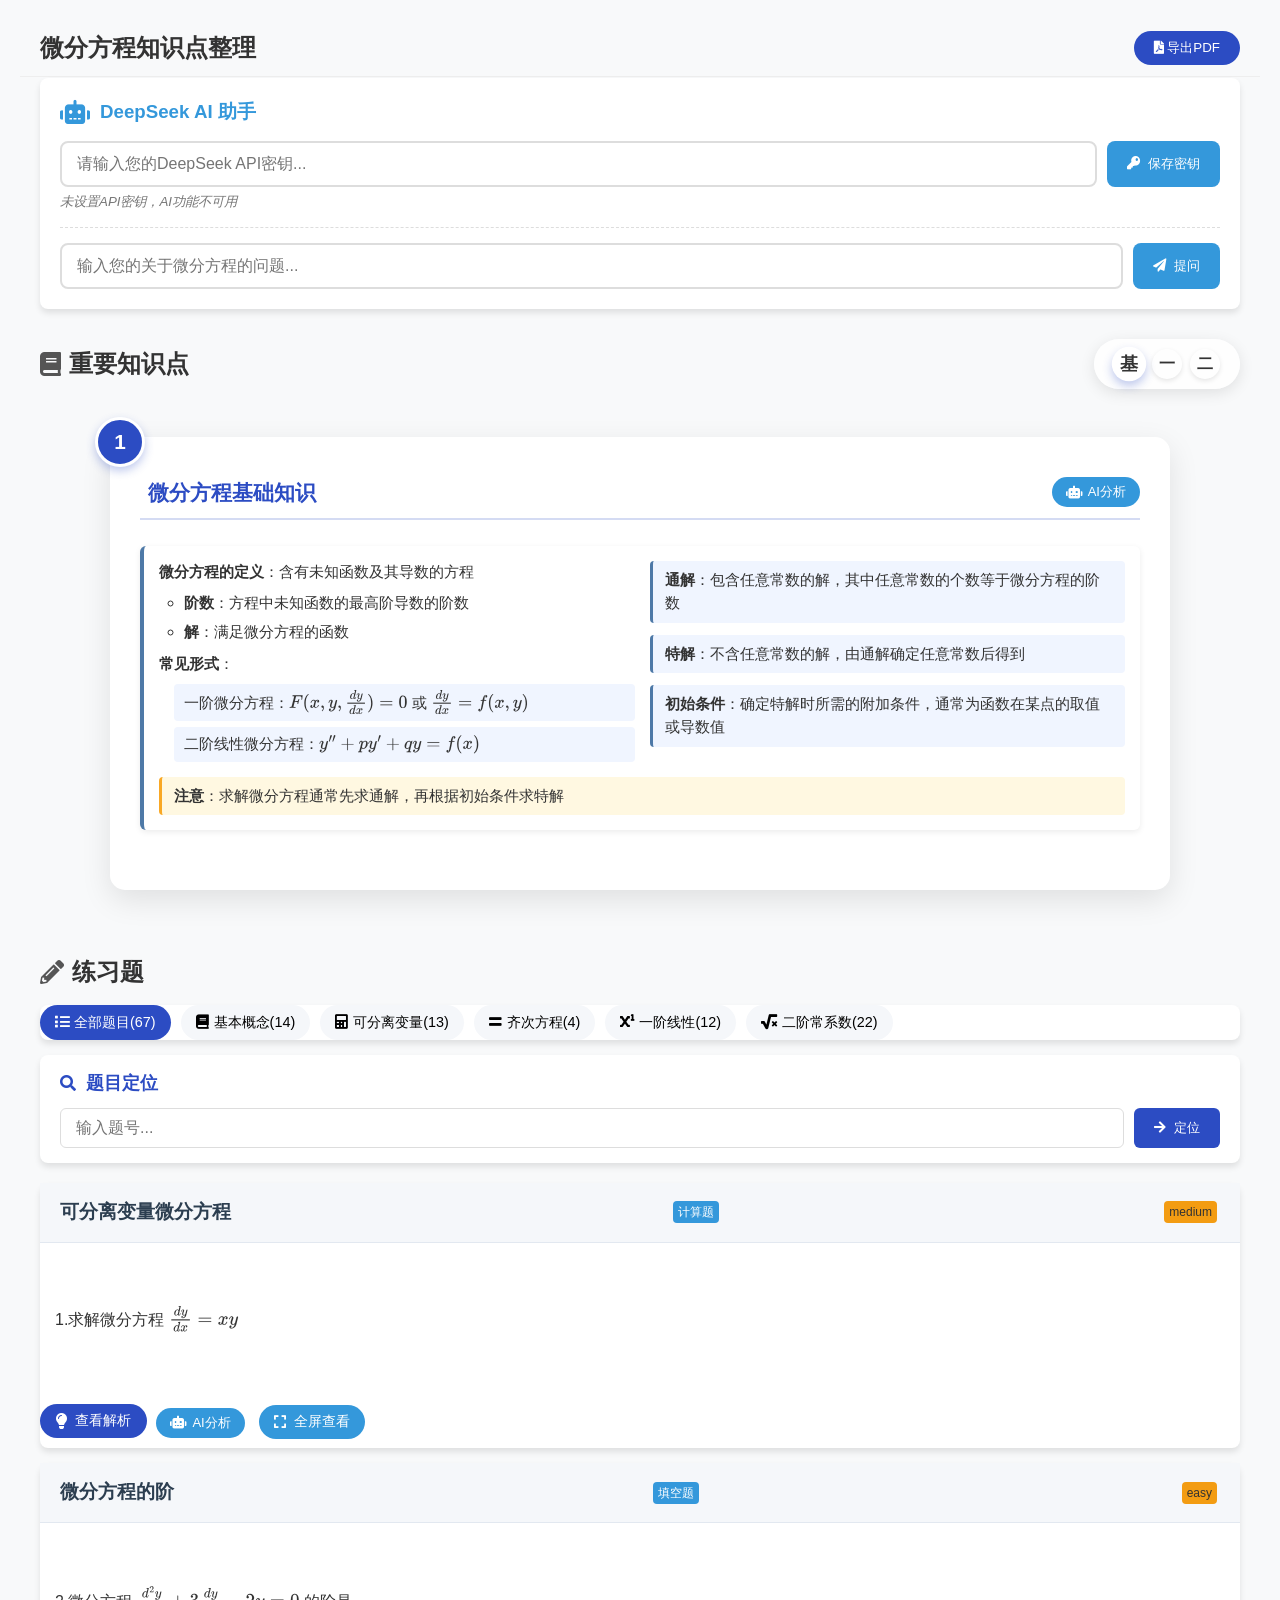
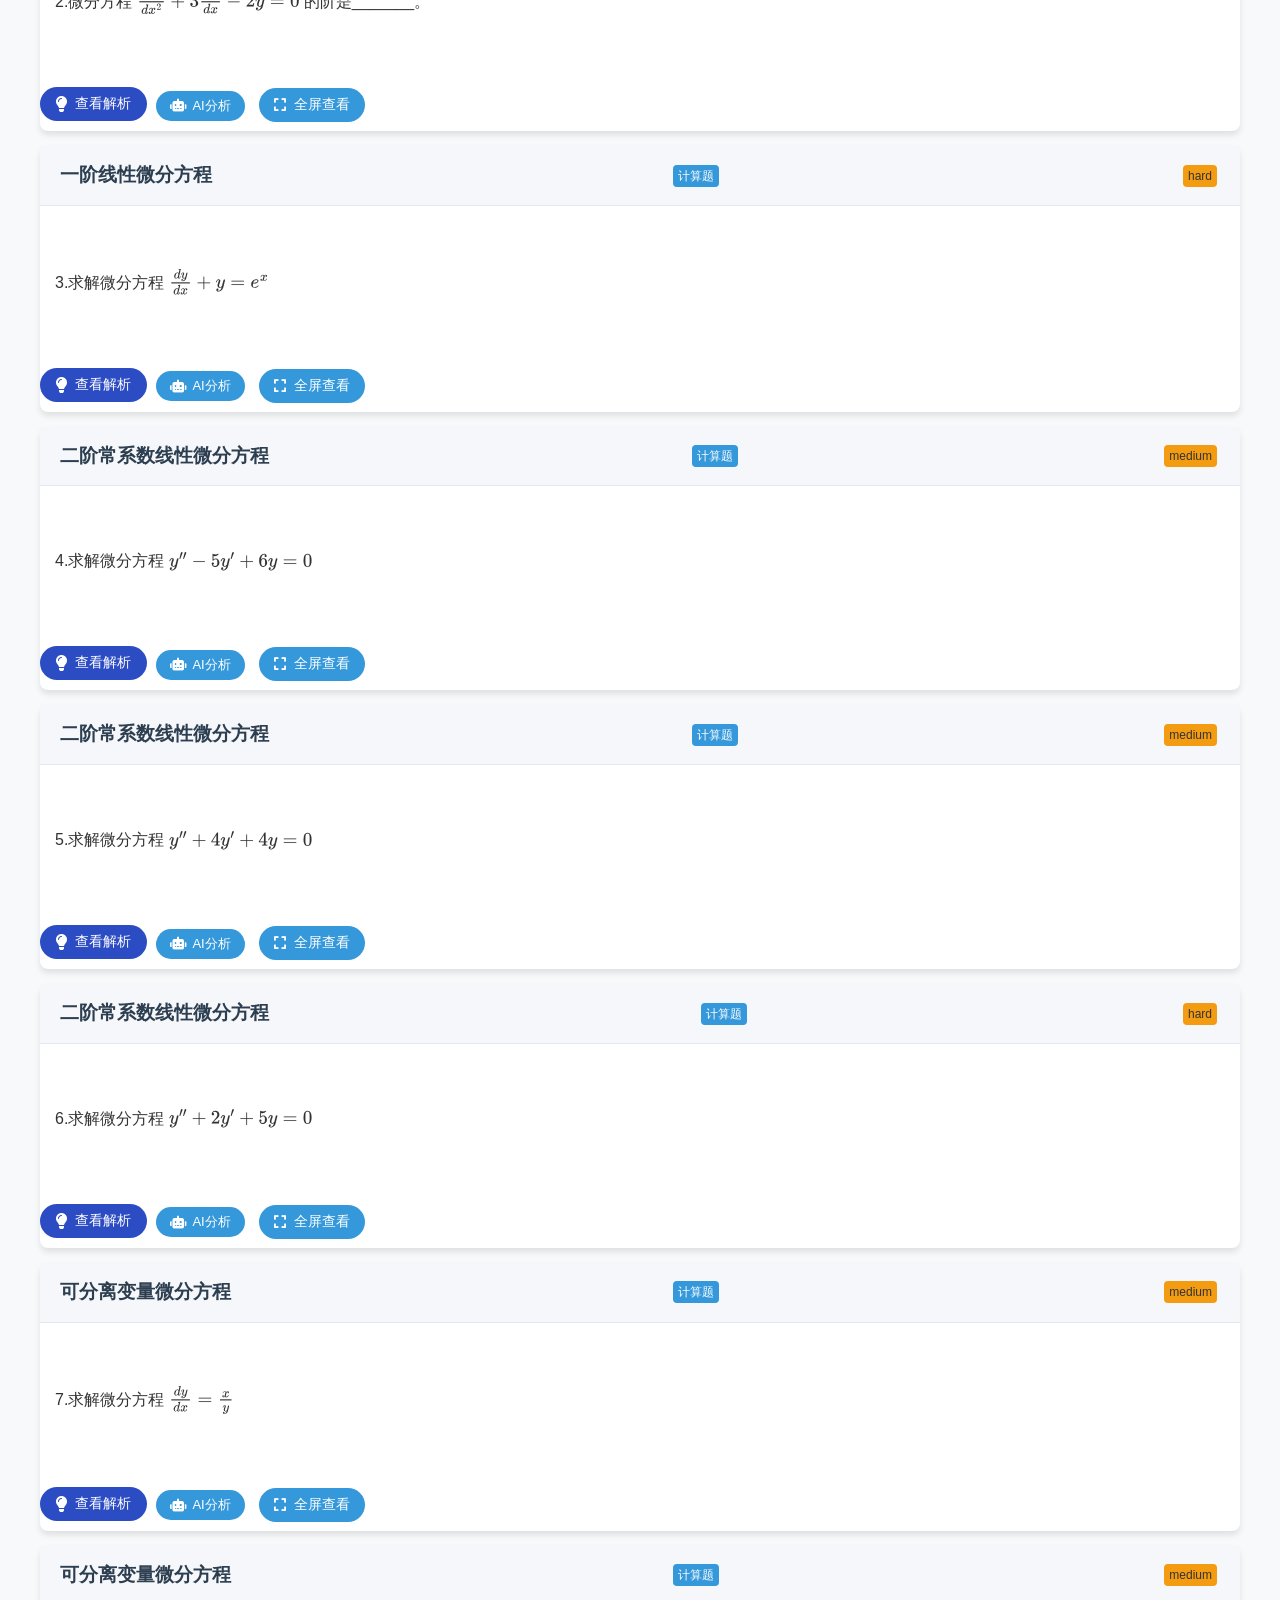
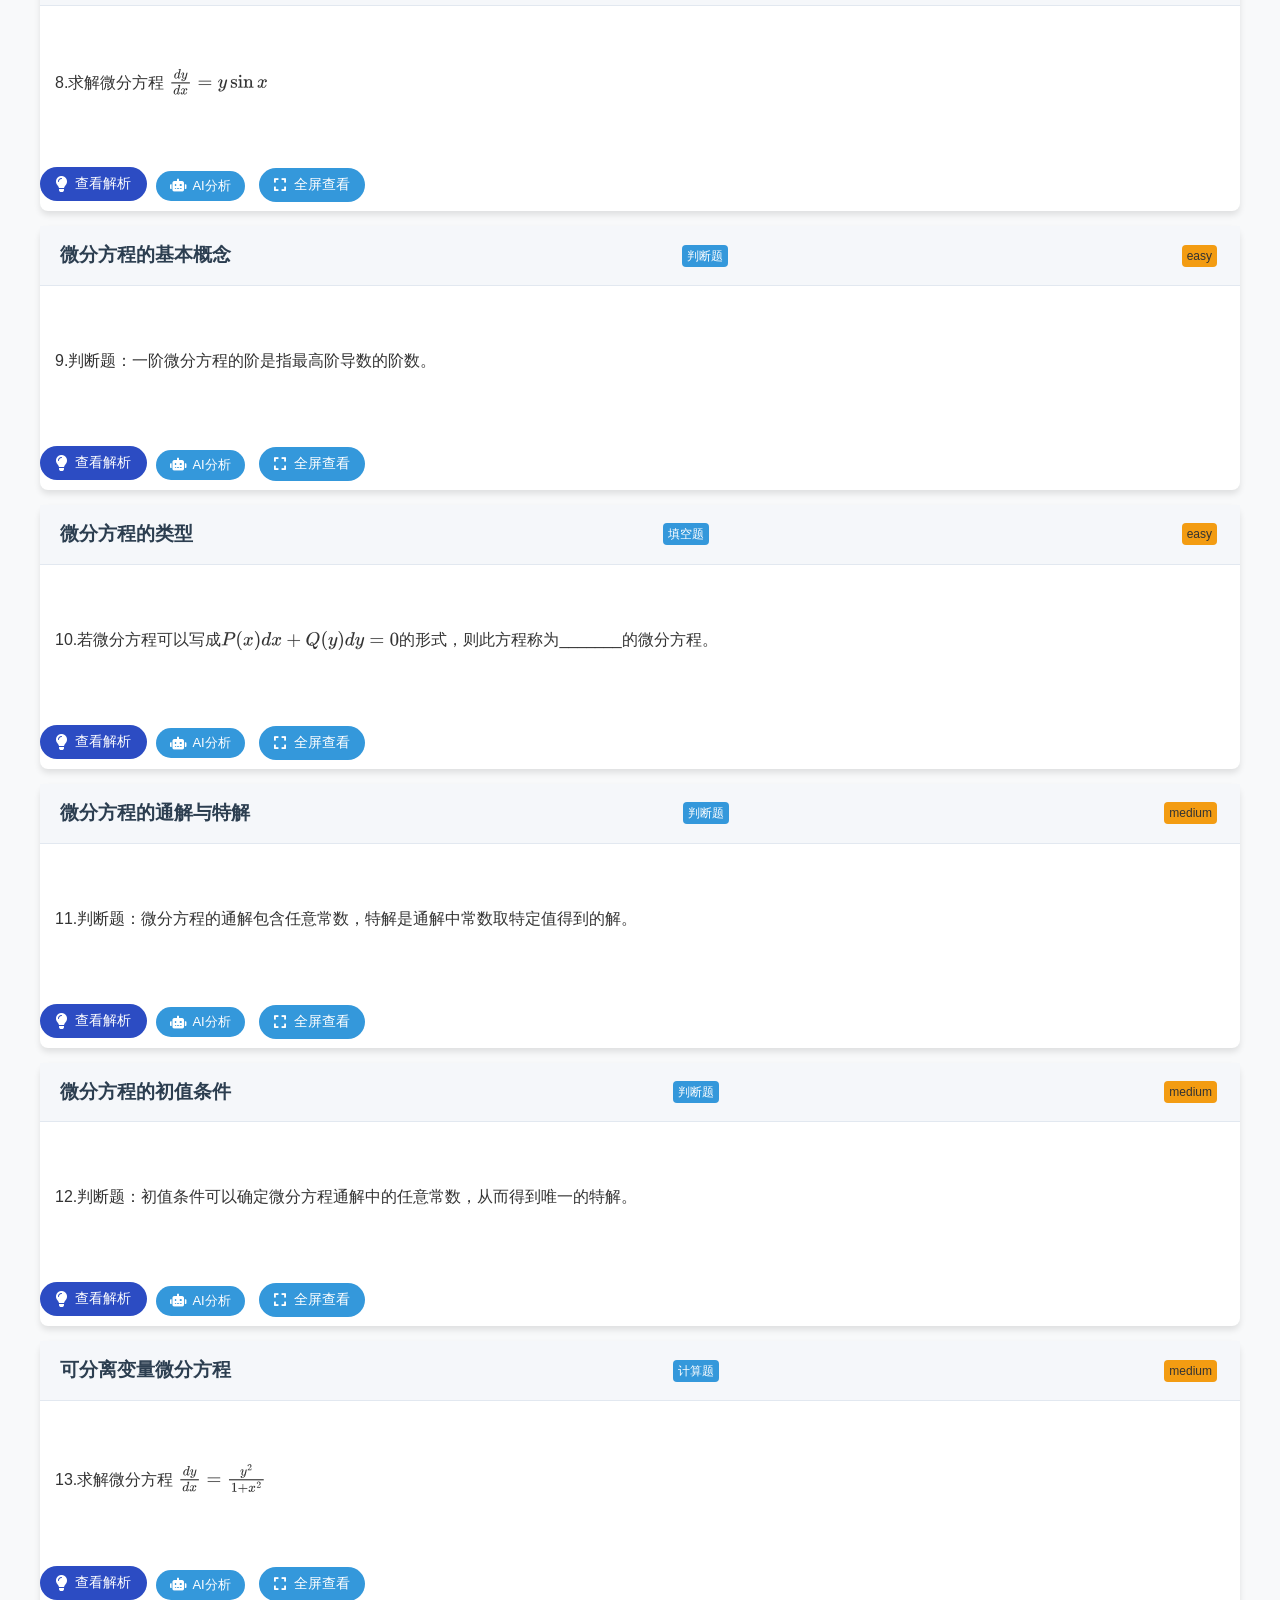
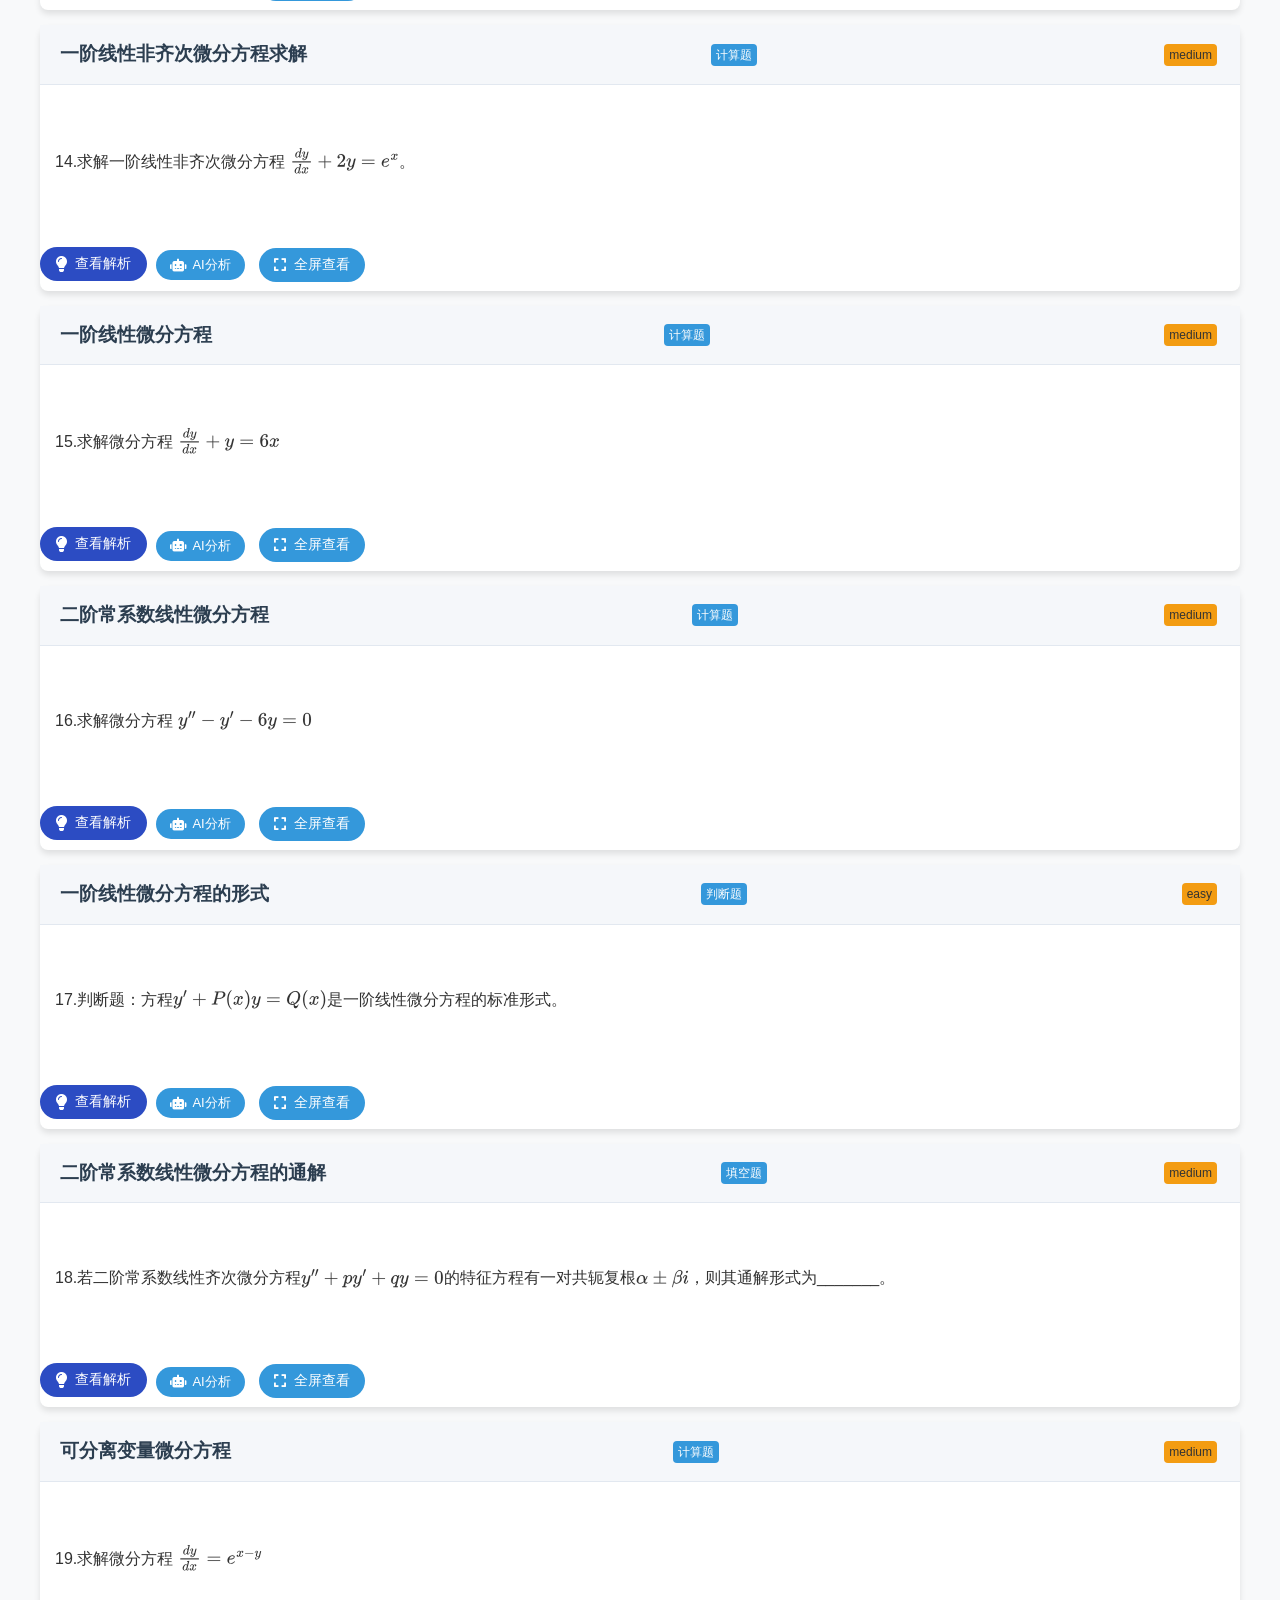
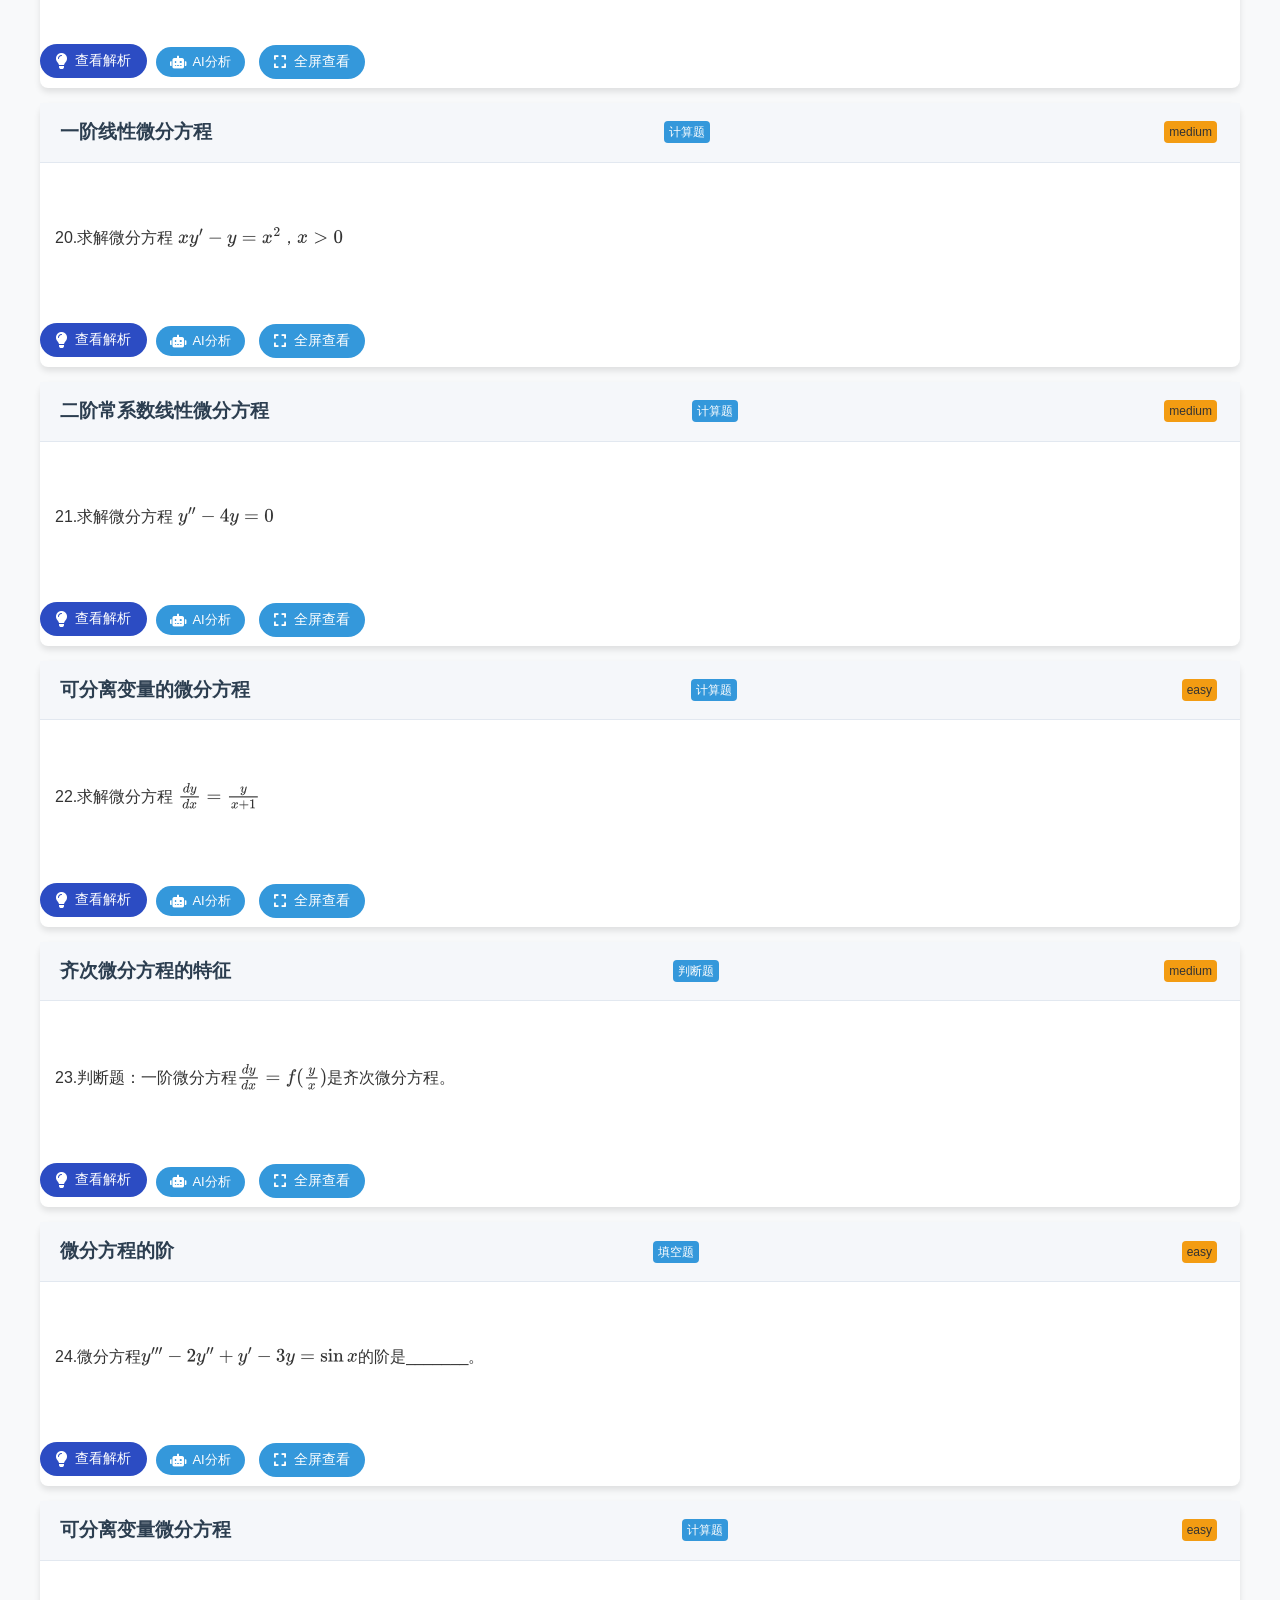
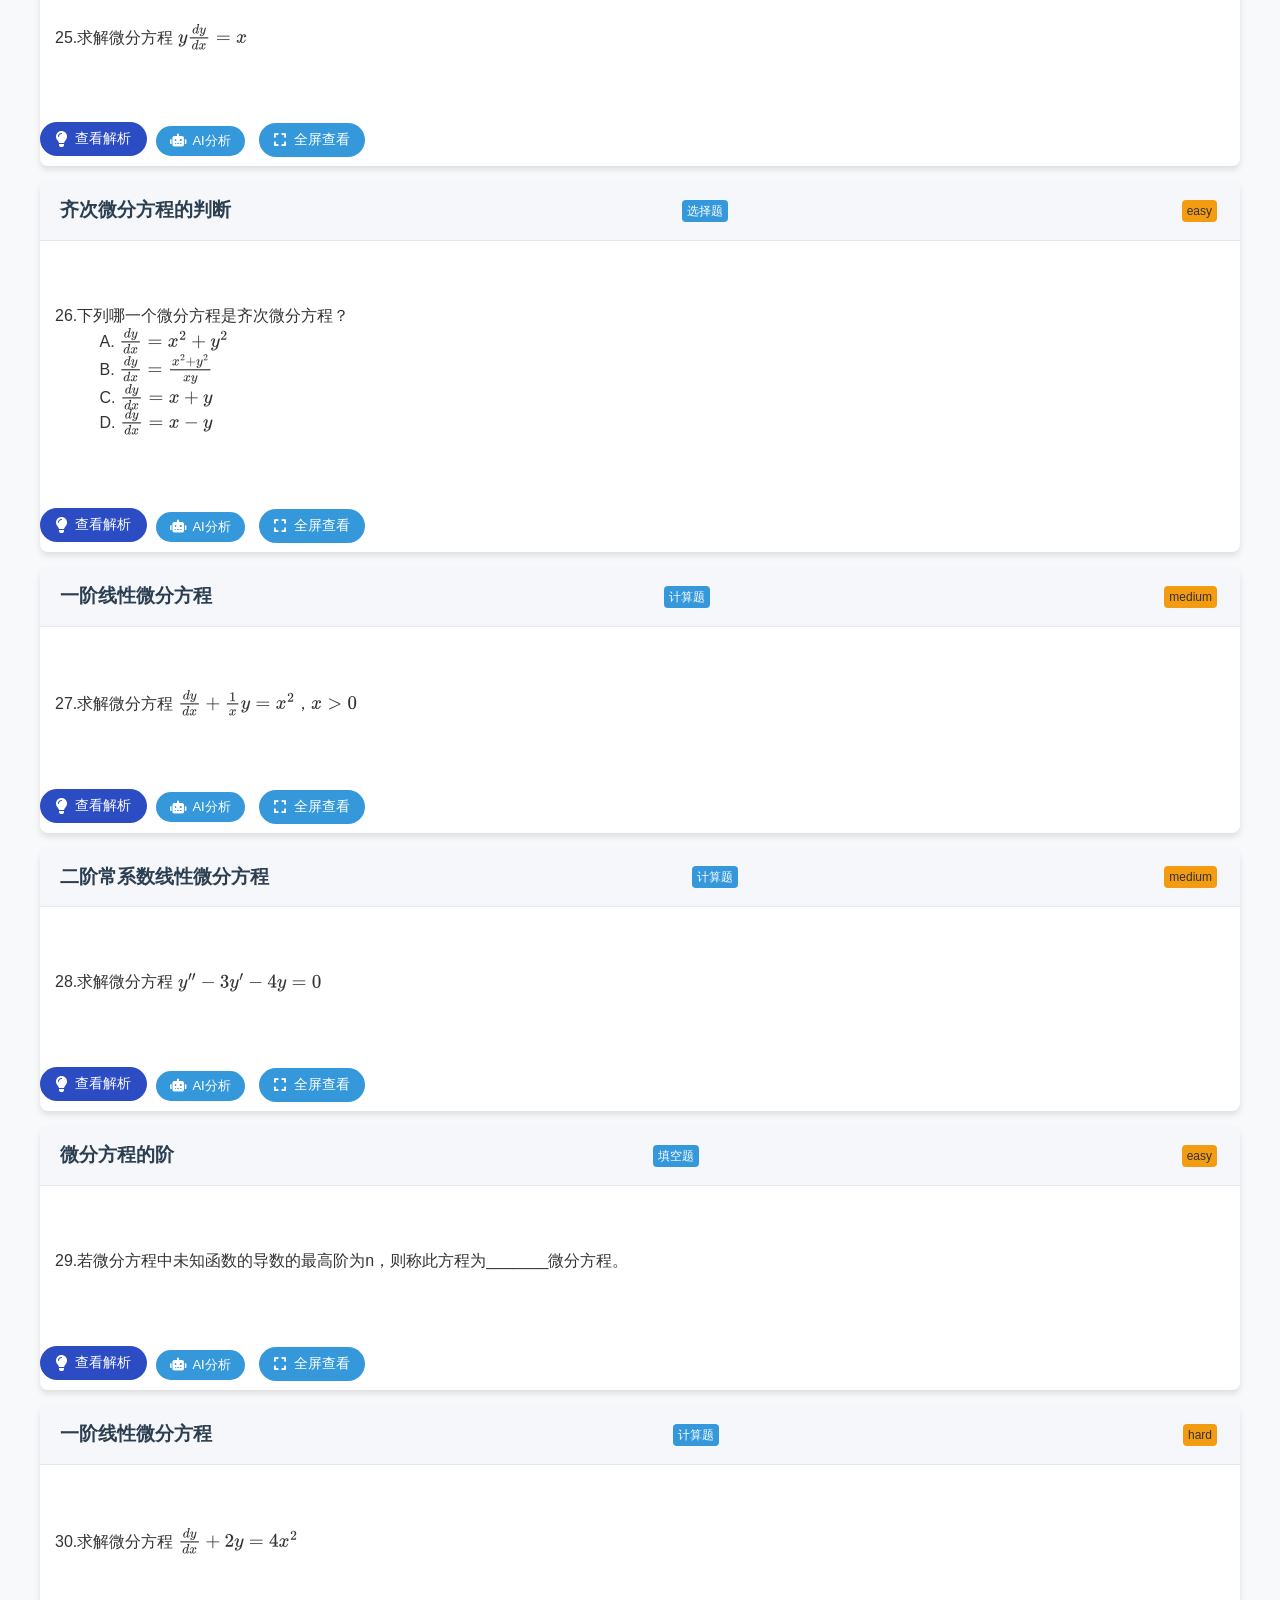
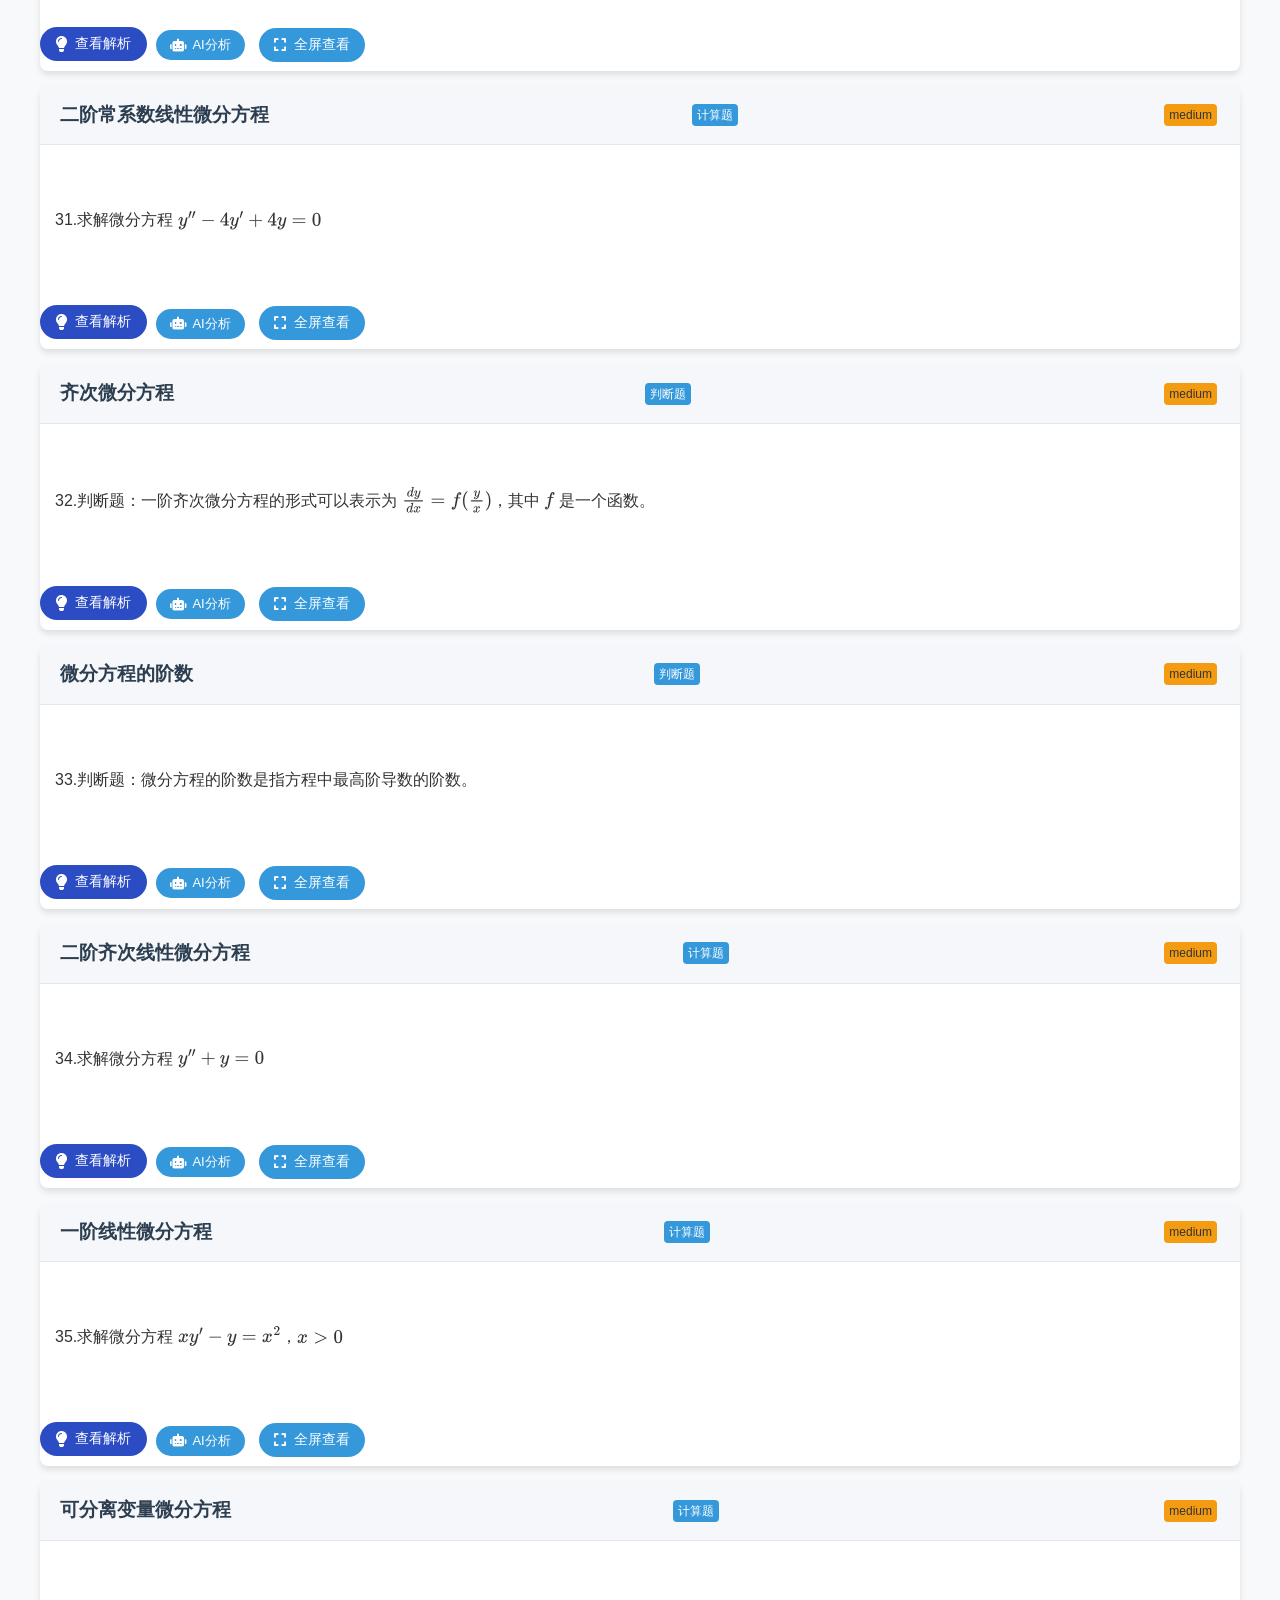
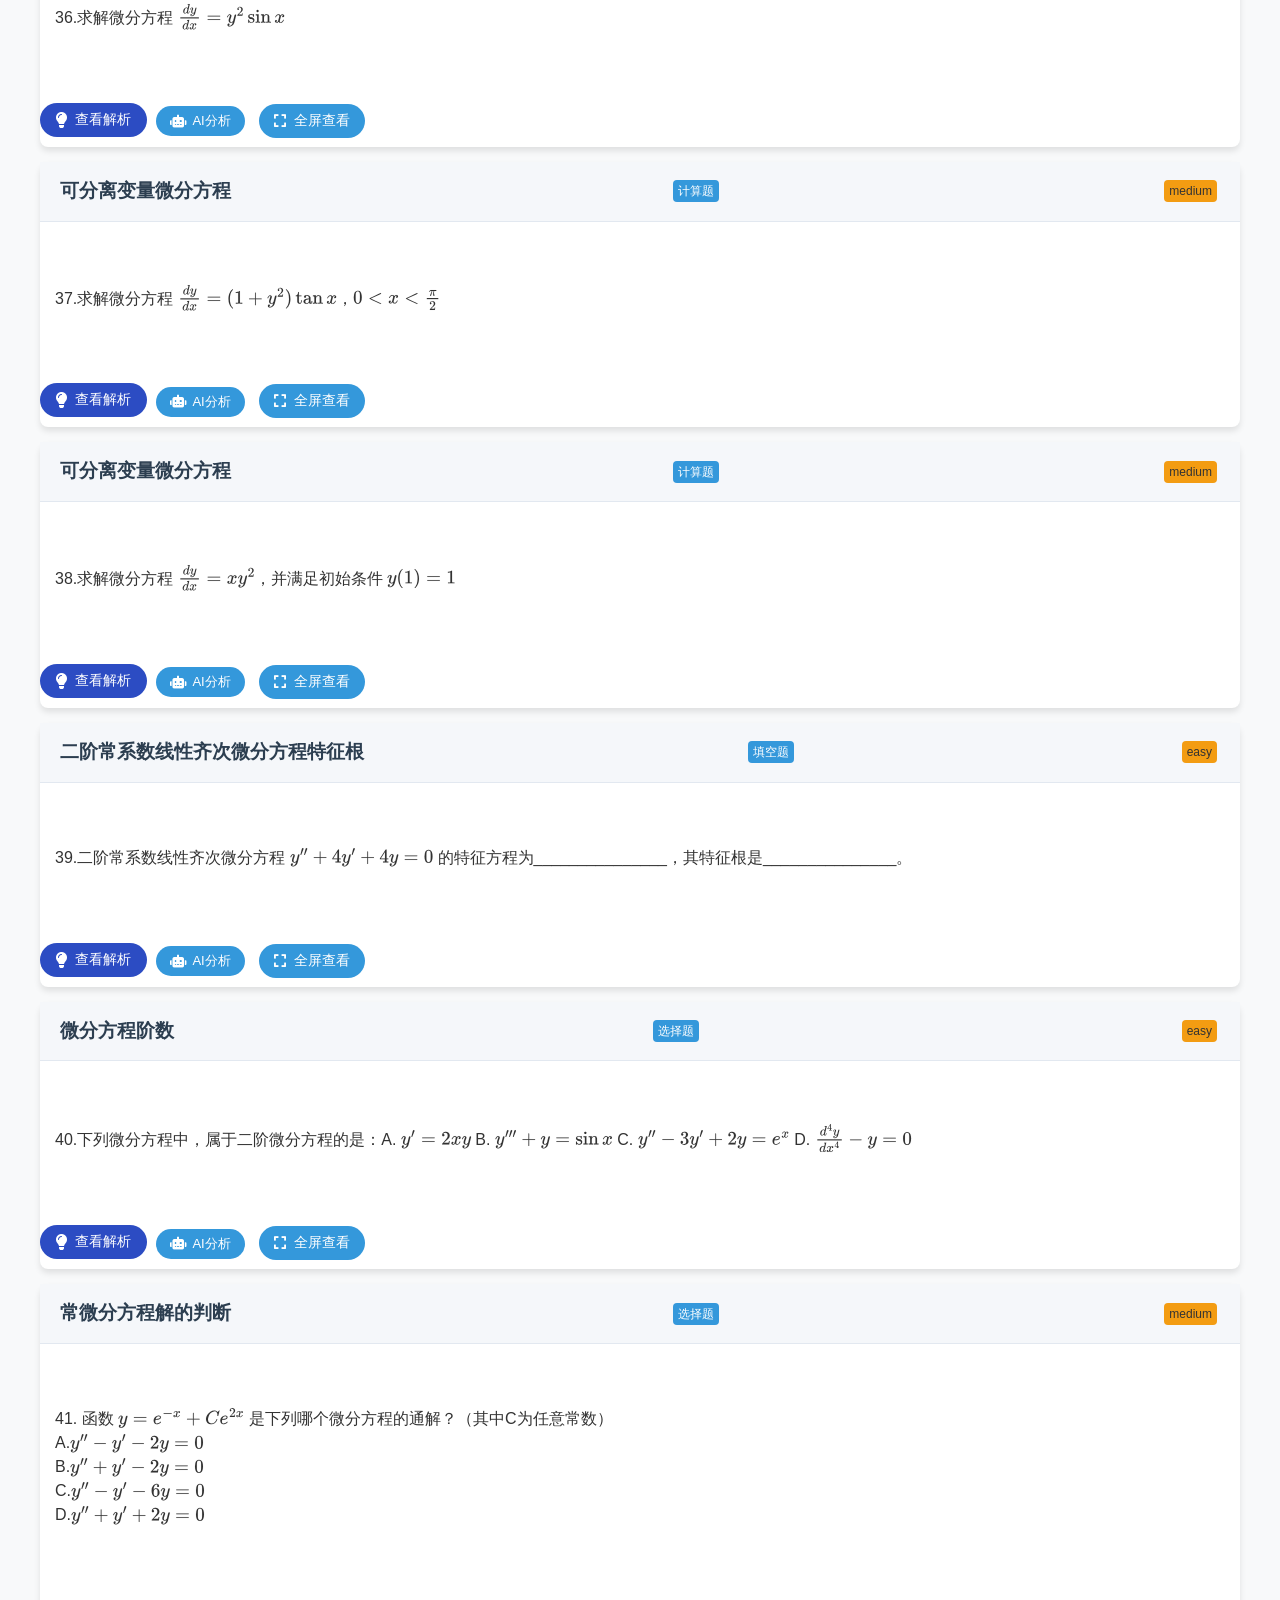
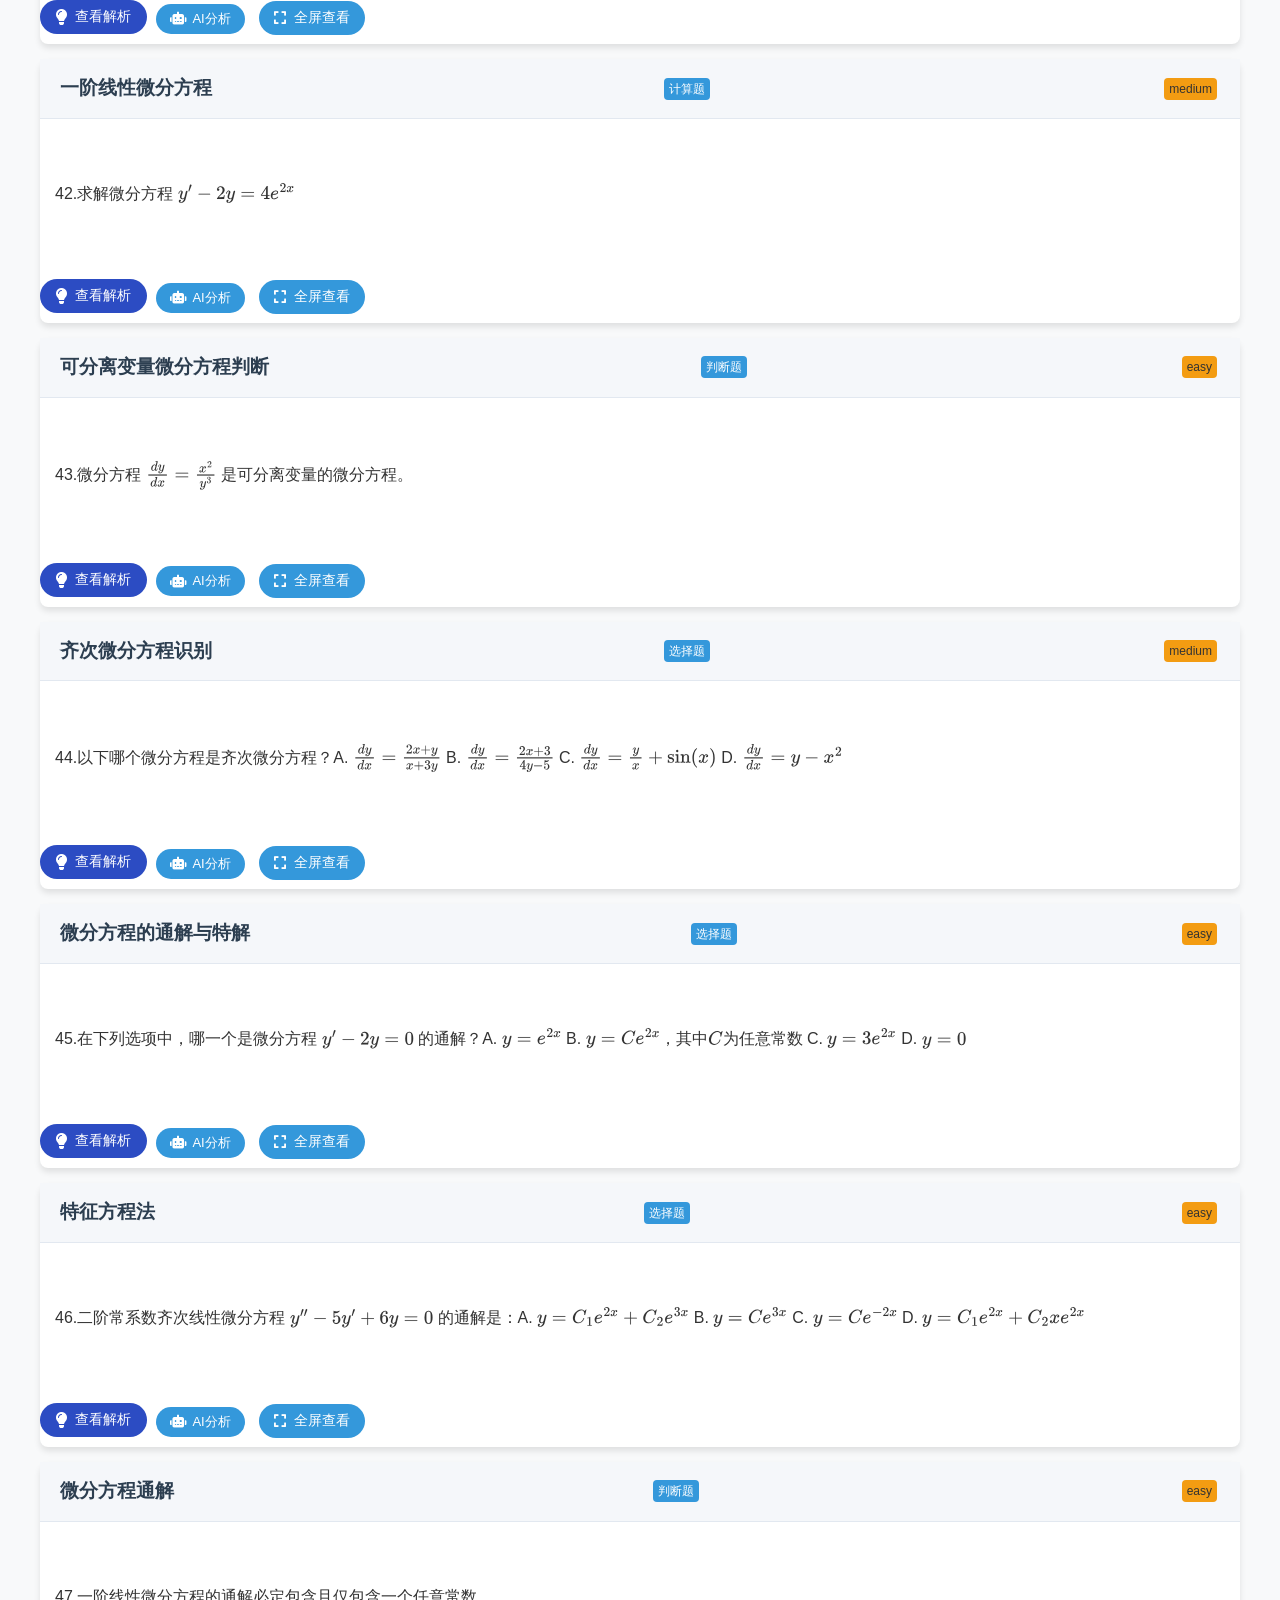
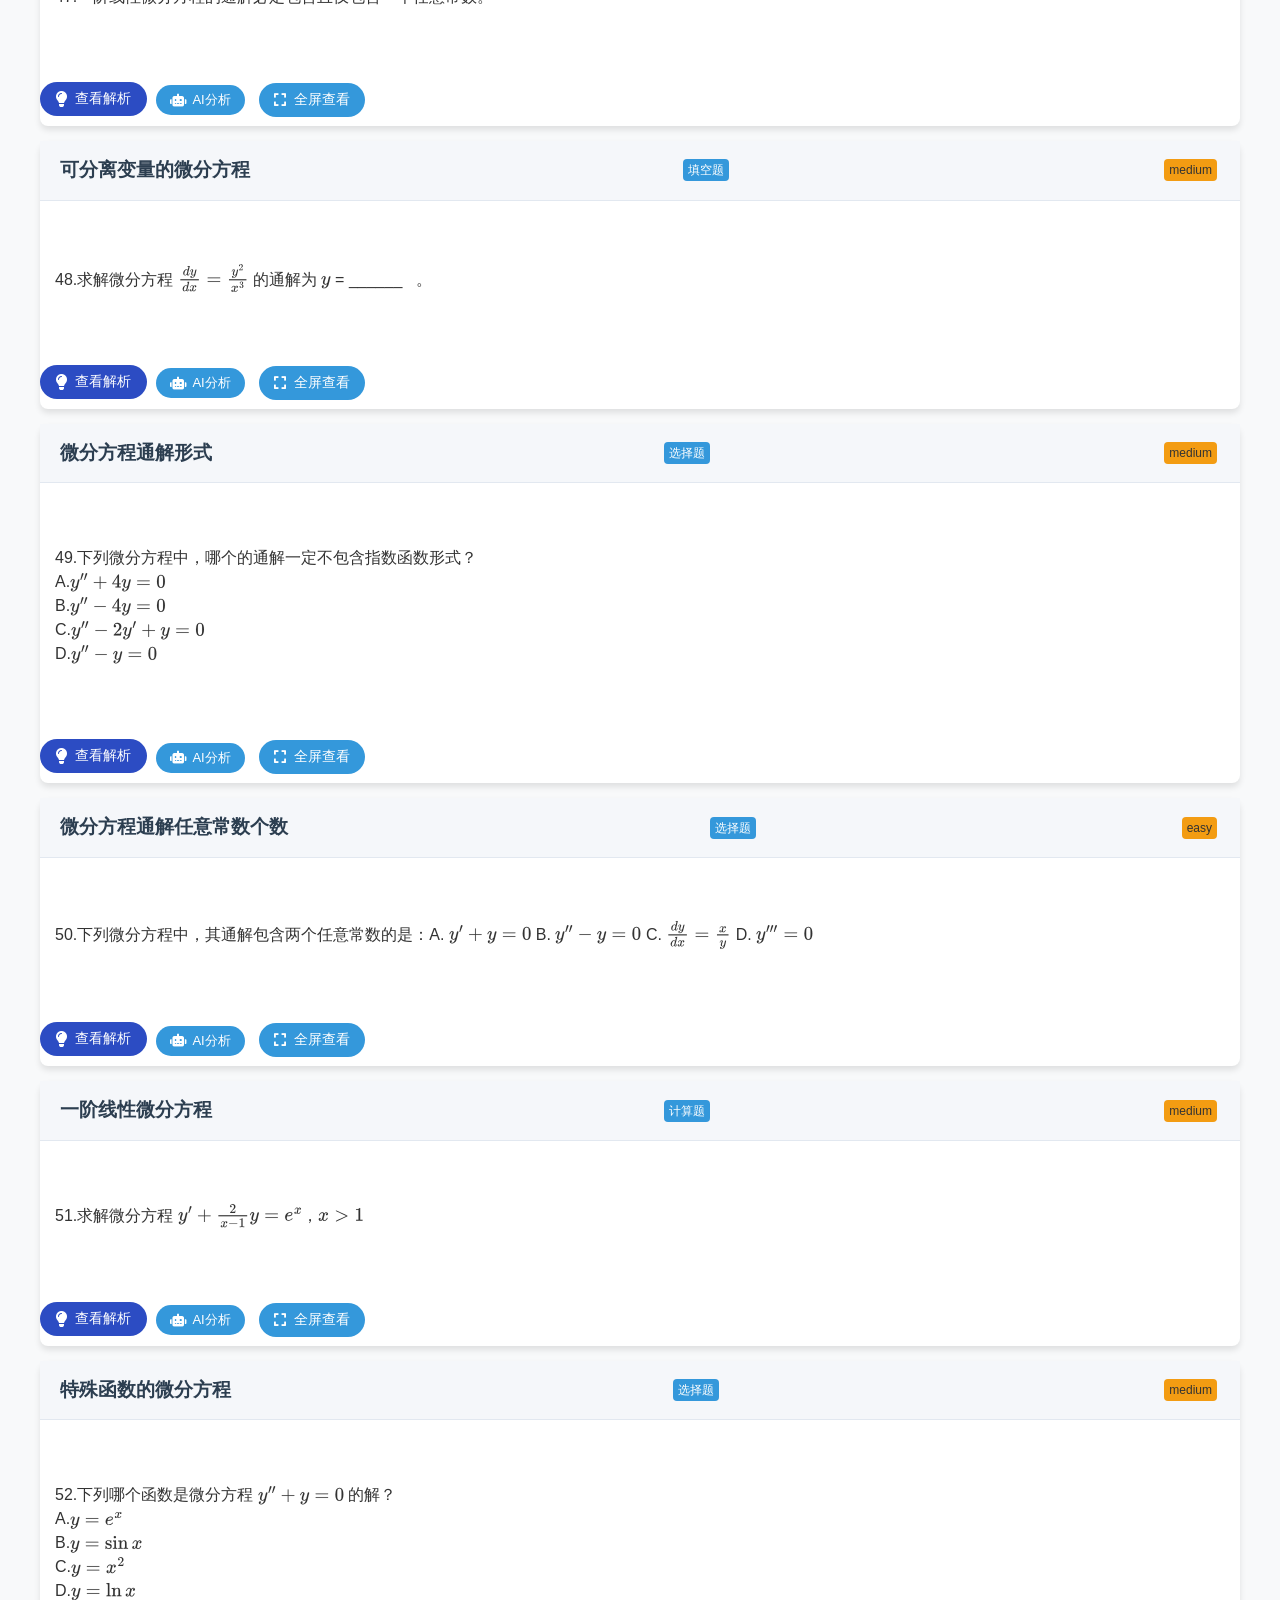
==== commit 2bfd6b99: "feat: initialize math learning platform with definite integral module and DeepSeek AI integration" ====
--- a/assets/differential-equation.html
+++ b/assets/differential-equation.html
@@ -454,6 +454,8 @@
         .exercise-content {
             padding: 15px;
             overflow: visible !important;
+            white-space: pre-wrap;
+
         }
 
         .exercise-question,
@@ -1130,6 +1132,7 @@
 
             .exercise-content {
                 padding: 12px 15px;
+                white-space: pre-wrap;
             }
 
             .exercise-question {
@@ -1232,6 +1235,7 @@
 
             .exercise-content {
                 padding: 10px 12px;
+                white-space: pre-wrap;
             }
 
             .circle-nav {
@@ -1272,6 +1276,284 @@
         input[type="password"],
         textarea {
             font-size: 16px !important;
+        }
+
+        /* 全屏容器 */
+        #fs-container {
+            display: none;
+            position: fixed;
+            top: 0;
+            left: 0;
+            width: 100%;
+            height: 100%;
+            background: white;
+            z-index: 9999;
+            flex-direction: column;
+            overflow: hidden;
+        }
+
+        /* 顶部栏 */
+        .fs-header {
+            display: flex;
+            justify-content: space-between;
+            align-items: center;
+            padding: 15px 20px;
+            background: #2c4cc3;
+            color: white;
+        }
+
+        .fs-title {
+            font-size: 1.2rem;
+            font-weight: bold;
+        }
+
+        /* 内容区域 */
+        .fs-content {
+            flex: 1;
+            overflow-y: auto;
+            padding: 20px;
+            cursor: pointer;
+        }
+
+        /* 底部栏 */
+        .fs-footer {
+            display: flex;
+            justify-content: space-between;
+            padding: 15px 20px;
+            background: #f1f3f5;
+            border-top: 1px solid #ddd;
+        }
+
+        /* 习题样式 */
+        .fs-problem {
+            background: white;
+            padding: 25px;
+            border-radius: 8px;
+            box-shadow: 0 2px 10px rgba(0, 0, 0, 0.1);
+        }
+
+        .fs-problem-header {
+            display: flex;
+            justify-content: space-between;
+            margin-bottom: 20px;
+            padding-bottom: 10px;
+            border-bottom: 1px solid #eee;
+        }
+
+        .fs-problem-title {
+            font-size: 1.5rem;
+            margin: 0;
+            color: #2c3e50;
+        }
+
+        .fs-question {
+            font-size: 1.2rem;
+            margin-bottom: 20px;
+            padding: 15px;
+            background: #f8f9fa;
+            border-radius: 8px;
+        }
+
+        .fs-solution-btn {
+            display: inline-flex;
+            align-items: center;
+            padding: 8px 15px;
+            background: #2c4cc3;
+            color: white;
+            border: none;
+            border-radius: 20px;
+            cursor: pointer;
+            font-size: 14px;
+        }
+
+        .fs-solution-btn i {
+            margin-right: 8px;
+        }
+
+        .fs-solution-container {
+            display: none;
+            margin-top: 20px;
+            padding: 15px;
+            background: #f8f9fa;
+            border-radius: 8px;
+            cursor: pointer;
+        }
+
+        .fs-solution-line {
+            display: none;
+            margin-bottom: 15px;
+            padding: 10px;
+            border-radius: 5px;
+            background: white;
+            box-shadow: 0 1px 3px rgba(0, 0, 0, 0.1);
+            animation: fadeIn 0.5s;
+        }
+
+        .fs-math-line {
+            margin: 12px 0;
+            padding: 10px;
+            background: rgba(255, 255, 255, 0.9);
+            border-radius: 6px;
+            text-align: left;
+            border-left: 3px solid #2c4cc3;
+        }
+
+        @keyframes fadeIn {
+            from {
+                opacity: 0;
+                transform: translateY(10px);
+            }
+
+            to {
+                opacity: 1;
+                transform: translateY(0);
+            }
+        }
+
+        .fs-click-hint {
+            text-align: center;
+            color: #666;
+            font-style: italic;
+            margin: 10px 0;
+            padding: 8px;
+            background: rgba(44, 76, 195, 0.1);
+            border-radius: 5px;
+        }
+
+        .fs-progress {
+            display: flex;
+            align-items: center;
+            margin-top: 15px;
+            font-size: 0.9rem;
+            color: #666;
+        }
+
+        .fs-progress-bar {
+            flex: 1;
+            height: 4px;
+            background: #eee;
+            margin: 0 10px;
+            border-radius: 2px;
+            overflow: hidden;
+        }
+
+        .fs-progress-fill {
+            height: 100%;
+            background: #2c4cc3;
+            width: 0%;
+            transition: width 0.3s;
+        }
+
+        .fs-ripple {
+            position: absolute;
+            border-radius: 50%;
+            background: rgba(44, 76, 195, 0.3);
+            transform: translate(-50%, -50%) scale(0);
+            animation: ripple 0.6s linear;
+            pointer-events: none;
+        }
+
+        @keyframes ripple {
+            to {
+                transform: translate(-50%, -50%) scale(3);
+                opacity: 0;
+            }
+        }
+
+        .fs-view-btn {
+            display: inline-flex;
+            align-items: center;
+            padding: 8px 15px;
+            background: #3498db;
+            color: white;
+            border: none;
+            border-radius: 20px;
+            cursor: pointer;
+            font-size: 14px;
+            margin-left: 10px;
+        }
+
+        .fs-view-btn i {
+            margin-right: 8px;
+        }
+
+        #fs-prev-btn,
+        #fs-next-btn {
+            display: inline-flex;
+            align-items: center;
+            justify-content: center;
+            padding: 10px 20px;
+            margin: 0 5px;
+            background: linear-gradient(135deg, #4a6bdf, #2c4cc3);
+            color: white;
+            border: none;
+            border-radius: 25px;
+            font-size: 15px;
+            font-weight: 500;
+            cursor: pointer;
+            box-shadow: 0 4px 6px rgba(0, 0, 0, 0.1);
+            transition: all 0.3s ease;
+            position: relative;
+            overflow: hidden;
+        }
+
+        #fs-prev-btn i,
+        #fs-next-btn i {
+            margin: 0 5px;
+            font-size: 14px;
+            transition: all 0.3s ease;
+        }
+
+        #fs-prev-btn:hover,
+        #fs-next-btn:hover {
+            transform: translateY(-2px);
+            box-shadow: 0 6px 12px rgba(0, 0, 0, 0.15);
+            background: linear-gradient(135deg, #3a5bd9, #1e3d9e);
+        }
+
+        #fs-prev-btn:disabled,
+        #fs-next-btn:disabled {
+            background: #cccccc !important;
+            cursor: not-allowed;
+            transform: none !important;
+            box-shadow: none !important;
+            opacity: 0.7;
+        }
+
+        .fs-answer {
+            margin-top: 20px;
+            padding: 10px 15px;
+            background: rgba(46, 204, 113, 0.1);
+            border-left: 3px solid #2ecc71;
+            border-radius: 4px;
+        }
+
+        .fs-answer-title {
+            font-weight: bold;
+            color: #27ae60;
+            margin-bottom: 5px;
+        }
+
+        @media (max-width: 768px) {
+            .fs-footer {
+                flex-direction: column;
+                gap: 10px;
+                padding: 12px 15px;
+            }
+
+            #fs-prev-btn,
+            #fs-next-btn {
+                width: 100%;
+                padding: 12px 20px;
+                margin: 0;
+                justify-content: center;
+            }
+
+            #fs-info {
+                text-align: center;
+                order: -1;
+                margin-bottom: 10px;
+            }
         }
     </style>
 
@@ -1353,15 +1635,12 @@
             <div class="navbar-brand-container" style="padding: 0;">
                 <a href="#" class="navbar-brand" style="color: #333; font-size: 1.5rem;">微分方程知识点整理</a>
             </div>
-<button onclick="exportPDF()"
-    style="padding: 8px 20px; background: #2c4cc3; color: white; border: none; border-radius: 20px; cursor: pointer;">
-    <i class="fas fa-file-pdf"></i> 导出PDF
-</button>
-        </div>  
+            <button onclick="exportPDF()"
+                style="padding: 8px 20px; background: #2c4cc3; color: white; border: none; border-radius: 20px; cursor: pointer;">
+                <i class="fas fa-file-pdf"></i> 导出PDF
+            </button>
+        </div>
     </nav>
-
-
-
 
     <!-- 主要内容 -->
     <div class="main-content">
@@ -1505,107 +1784,1690 @@
         <i class="fas fa-arrow-up"></i>
     </button>
 
-<script>
-    // 简单的PDF导出功能
-    function exportPDF() {
-        console.log('开始导出PDF');
-
-        // 检查数据是否存在
-        if (!window.exerciseData) {
-            alert('数据未加载完成，请稍后再试');
-            return;
-        }
-
-        // 创建一个隐藏的div来存放要打印的内容
-        const printDiv = document.createElement('div');
-        printDiv.id = 'print-content';
-        printDiv.style.display = 'none';
-        document.body.appendChild(printDiv);
-
-        // 构建标题
-        const title = document.createElement('h1');
-        title.textContent = '微分方程知识点整理';
-        title.style.textAlign = 'center';
-        printDiv.appendChild(title);
-
-        // 添加日期
-        const date = document.createElement('p');
-        date.textContent = '生成日期：' + new Date().toLocaleDateString('zh-CN');
-        date.style.textAlign = 'center';
-        printDiv.appendChild(date);
-
-        // 添加知识点标题
-        const knowledgeTitle = document.createElement('h2');
-        knowledgeTitle.textContent = '知识点总结';
-        printDiv.appendChild(knowledgeTitle);
-
-        // 添加知识点内容
-        window.exerciseData.knowledgePoints.forEach(function (point, index) {
-            const pointDiv = document.createElement('div');
-            pointDiv.style.marginBottom = '20px';
-
-            const pointTitle = document.createElement('h3');
-            pointTitle.textContent = (index + 1) + '. ' + point.title;
-            pointDiv.appendChild(pointTitle);
-
-            const pointContent = document.createElement('div');
-            pointContent.innerHTML = point.content;
-            pointDiv.appendChild(pointContent);
-
-            printDiv.appendChild(pointDiv);
+    <!-- 预加载MathJax -->
+    <link rel="preload" href="mathjax/es5/tex-svg.js" as="script">
+    <!-- 加载MathJax脚本 -->
+    <script src="mathjax/es5/tex-svg.js" id="MathJax-script"></script>
+
+    <!-- 数据文件 (需要单独提供) -->
+    <script src="js/differential-equation-data.js"></script>
+
+    <!-- 主功能脚本 -->
+    <script>
+        // ====== 清理后的微分方程脚本文件 ======
+        // 移除了重复代码，统一了事件处理和功能实现
+
+        // 全局变量
+        let totalSlides = 0;
+        let currentSlide = 0;
+        let currentFilters = { category: 'all' };
+
+        // ====== 数据处理部分 ======
+
+        // 检查数据是否加载成功
+        console.log('检查数据文件是否正确加载');
+        if (typeof window.exerciseData !== 'undefined') {
+            console.log(`数据文件已加载: 知识点 ${window.exerciseData.knowledgePoints.length} 条, 习题 ${window.exerciseData.exercises.length} 道`);
+            processLatexLineBreaks();
+        } else {
+            console.error('数据文件未正确加载');
+        }
+
+        /**
+         * 处理数据中的所有LaTeX公式，将可见的换行转换为LaTeX的换行符
+         */
+        function processLatexLineBreaks() {
+            // 处理知识点中的LaTeX公式
+            if (exerciseData.knowledgePoints && Array.isArray(exerciseData.knowledgePoints)) {
+                exerciseData.knowledgePoints.forEach(point => {
+                    if (point.content) {
+                        point.content = processLatexContent(point.content);
+                    }
+                });
+            }
+
+            // 处理习题中的LaTeX公式
+            if (exerciseData.exercises && Array.isArray(exerciseData.exercises)) {
+                exerciseData.exercises.forEach(exercise => {
+                    if (exercise.question) {
+                        exercise.question = processLatexContent(exercise.question);
+                    }
+                    if (exercise.explanation) {
+                        exercise.explanation = processLatexContent(exercise.explanation);
+                    }
+                    if (exercise.answer) {
+                        exercise.answer = processLatexContent(exercise.answer);
+                    }
+                });
+            }
+
+            console.log('已处理所有数据中的LaTeX公式换行');
+        }
+
+        /**
+         * 处理单个内容中的LaTeX公式换行和斜杠
+         */
+        function processLatexContent(content) {
+            if (!content) return content;
+
+            const inlineRegex = /\$((?:\\.|[^\$\n])*?)\$/g;
+            const displayRegex = /\$\$((?:\\.|[^\$])*?)\$\$/gs;
+
+            // 处理行内公式
+            content = content.replace(inlineRegex, function (match, formula) {
+                let processed = formula;
+                processed = processed.replace(/\\\\([a-zA-Z]+)/g, '\\$1');
+                return '$' + processed + '$';
+            });
+
+            // 处理行间公式
+            content = content.replace(displayRegex, function (match, formula) {
+                let processed = formula.replace(/\n/g, '\\\\');
+                processed = processed.replace(/\\\\([a-zA-Z]+)/g, '\\$1');
+                processed = processed.replace(/(?<!\\)\\\n/g, '\\\\\n');
+                return '$$' + processed + '$$';
+            });
+
+            return content;
+        }
+
+        /**
+         * 增强的LaTeX公式处理
+         */
+        function enhanceLatexFormulas(content) {
+            if (!content) return content;
+
+            // 处理行间公式($$...$$)
+            content = content.replace(/\$\$(([\s\S]*?))\$\$/gs, function (match, formula) {
+                let processed = formula;
+                processed = processed.replace(/\n/g, '\\\\');
+
+                const commonCommands = [
+                    'frac', 'sum', 'int', 'prod', 'lim', 'sqrt',
+                    'alpha', 'beta', 'gamma', 'delta', 'epsilon', 'zeta', 'eta', 'theta', 'iota', 'kappa', 'lambda', 'mu',
+                    'nu', 'xi', 'pi', 'rho', 'sigma', 'tau', 'upsilon', 'phi', 'chi', 'psi', 'omega',
+                    'sin', 'cos', 'tan', 'cot', 'sec', 'csc', 'log', 'ln', 'exp'
+                ];
+
+                commonCommands.forEach(cmd => {
+                    const regex = new RegExp('\\\\' + cmd, 'g');
+                    processed = processed.replace(regex, '\\\\\\\\' + cmd);
+                });
+
+                processed = processed.replace(/(?<!\\)\\(?!\\)/g, '\\\\');
+                return '$$' + processed + '$$';
+            });
+
+            // 处理行内公式($...$)
+            content = content.replace(/\$([^\$\n]+?)\$/g, function (match, formula) {
+                let processed = formula;
+
+                const commonCommands = [
+                    'frac', 'sum', 'int', 'prod', 'lim', 'sqrt',
+                    'alpha', 'beta', 'gamma', 'delta', 'epsilon', 'zeta', 'eta', 'theta', 'iota', 'kappa', 'lambda', 'mu',
+                    'nu', 'xi', 'pi', 'rho', 'sigma', 'tau', 'upsilon', 'phi', 'chi', 'psi', 'omega',
+                    'sin', 'cos', 'tan', 'cot', 'sec', 'csc', 'log', 'ln', 'exp'
+                ];
+
+                commonCommands.forEach(cmd => {
+                    const regex = new RegExp('\\\\' + cmd, 'g');
+                    processed = processed.replace(regex, '\\\\\\\\' + cmd);
+                });
+
+                processed = processed.replace(/(?<!\\)\\(?!\\)/g, '\\\\');
+                processed = processed.replace(/\\\\([A-Z])/g, '\\\\$1');
+                processed = processed.replace(/\\{4,}/g, '\\\\');
+
+                return '$' + processed + '$';
+            });
+
+            return content;
+        }
+
+        /**
+         * 增强的Markdown格式处理
+         */
+        function formatMarkdown(text) {
+            const formulaPlaceholders = [];
+            text = text.replace(/(\$\$[\s\S]*?\$\$|\$[^\$\n]+\$)/g, function (match) {
+                const placeholder = `__FORMULA_${formulaPlaceholders.length}__`;
+                formulaPlaceholders.push(match);
+                return placeholder;
+            });
+
+            text = text
+                .replace(/^# (.+)$/gm, '<h1>$1</h1>')
+                .replace(/^## (.+)$/gm, '<h2>$1</h2>')
+                .replace(/^### (.+)$/gm, '<h3>$1</h3>')
+                .replace(/\*\*([^\*]+)\*\*/g, '<strong>$1</strong>')
+                .replace(/\*([^\*]+)\*/g, '<em>$1</em>')
+                .replace(/^- (.+)$/gm, '<li>$1</li>')
+                .replace(/(<li>.*<\/li>\n?)+/g, '<ul>$&</ul>')
+                .replace(/```([\s\S]*?)```/g, '<pre><code>$1</code></pre>')
+                .replace(/`([^`]+)`/g, '<code>$1</code>')
+                .replace(/\n/g, '<br>');
+
+            formulaPlaceholders.forEach((formula, i) => {
+                text = text.replace(`__FORMULA_${i}__`, formula);
+            });
+
+            return text;
+        }
+
+        // ====== 知识点幻灯片部分 ======
+
+        /**
+         * 初始化幻灯片
+         */
+        function initSlides() {
+            const slidesContainer = document.querySelector('.slides-container');
+            if (!slidesContainer) return;
+
+            slidesContainer.innerHTML = '';
+
+            if (exerciseData && exerciseData.knowledgePoints) {
+                totalSlides = exerciseData.knowledgePoints.length;
+
+                exerciseData.knowledgePoints.forEach((point, index) => {
+                    const slide = document.createElement('div');
+                    slide.className = 'slide';
+                    slide.id = `slide-${index}`;
+
+                    slide.innerHTML = `
+                <div class="slide-card">
+                    <div class="slide-number">${index + 1}</div>
+                    <div class="slide-header">
+                        <h2 class="slide-title">${point.title}</h2>
+                        <button class="ai-analysis-btn" data-knowledge-id="${index}">
+                            <i class="fas fa-robot"></i> AI分析
+                        </button>
+                    </div>
+                    <div class="slide-content">
+                        ${point.content}
+                    </div>
+                </div>
+            `;
+
+                    slide.querySelector('.slide-card').addEventListener('click', function (e) {
+                        if (e.target.closest('.ai-analysis-btn')) {
+                            return;
+                        }
+                        if (currentSlide === totalSlides - 1) {
+                            goToSlide(0);
+                        } else {
+                            nextSlide();
+                        }
+                    });
+
+                    slidesContainer.appendChild(slide);
+                });
+            }
+
+            updateIndicator();
+
+            if (document.getElementById('slide-0')) {
+                document.getElementById('slide-0').classList.add('active');
+            }
+        }
+
+        /**
+         * 更新幻灯片指示器
+         */
+        function updateIndicator() {
+            const circleNavs = document.querySelectorAll('.circle-num');
+            if (circleNavs && circleNavs.length > 0) {
+                circleNavs.forEach((nav, index) => {
+                    if (index === currentSlide) {
+                        nav.style.background = 'white';
+                        nav.classList.add('active');
+                    } else {
+                        nav.style.background = 'rgba(255,255,255,0.3)';
+                        nav.classList.remove('active');
+                    }
+                });
+            }
+        }
+
+        /**
+         * 跳转到指定幻灯片
+         */
+        function goToSlide(index) {
+            if (index < 0 || index >= totalSlides) return;
+
+            const slides = document.querySelectorAll('.slide');
+            slides[currentSlide].classList.remove('active');
+            currentSlide = index;
+            slides[currentSlide].classList.add('active');
+            updateIndicator();
+
+            if (window.MathJax && window.MathJax.typesetPromise) {
+                window.MathJax.typesetPromise([slides[currentSlide]]).catch(function (err) {
+                    console.log('MathJax rendering error:', err);
+                });
+            }
+        }
+
+        /**
+         * 上一张幻灯片
+         */
+        function prevSlide() {
+            goToSlide(currentSlide - 1);
+        }
+
+        /**
+         * 下一张幻灯片
+         */
+        function nextSlide() {
+            goToSlide(currentSlide + 1);
+        }
+
+        // ====== 习题渲染部分 ======
+
+        /**
+         * 渲染所有习题
+         */
+        function renderAllExercises() {
+            console.log('执行renderAllExercises函数');
+
+            const exerciseContainer = document.getElementById('exercise-container');
+            if (!exerciseContainer) {
+                console.error('习题容器不存在');
+                return;
+            }
+
+            if (!exerciseData || !exerciseData.exercises || !Array.isArray(exerciseData.exercises)) {
+                console.error('习题数据不存在或不是数组');
+                return;
+            }
+
+            console.log(`找到 ${exerciseData.exercises.length} 道习题`);
+
+            exerciseContainer.innerHTML = '';
+
+            if (exerciseData.exercises.length === 0) {
+                exerciseContainer.innerHTML = '<div class="no-exercises">暂无习题数据</div>';
+                return;
+            }
+
+            exerciseData.exercises.forEach(exercise => {
+                const exerciseElement = document.createElement('div');
+                exerciseElement.className = 'exercise-item';
+                exerciseElement.setAttribute('data-id', exercise.id);
+                exerciseElement.setAttribute('data-type', exercise.type);
+                exerciseElement.setAttribute('data-difficulty', exercise.difficulty);
+                exerciseElement.setAttribute('data-category', exercise.category);
+
+                exerciseElement.innerHTML = `
+            <div class="exercise-header">
+                <h3 class="exercise-title">${exercise.title}</h3>
+                <span class="exercise-type">${exercise.type}</span>
+                <span class="exercise-difficulty">${exercise.difficulty}</span>
+            </div>
+            <div class="exercise-content">
+                <div class="question">${exercise.question}</div>
+            </div>
+            <div class="exercise-footer">
+                <button class="solution-toggle" data-exercise-id="${exercise.id}">
+                    <i class="fas fa-lightbulb"></i> 查看解析
+                </button>
+                <button class="ai-analysis-btn" data-exercise-id="${exercise.id}">
+                    <i class="fas fa-robot"></i> AI分析
+                </button>
+            </div>
+            <div id="solution-${exercise.id}" class="solution-content" style="display: none;">
+                <div class="solution-header">
+                    <strong>解析：</strong>
+                </div>
+                <div class="solution-body">
+                    ${exercise.explanation || ''}
+                </div>
+                <div class="answer">
+                    <strong>答案：</strong> ${exercise.answer || ''}
+                </div>
+            </div>
+        `;
+
+                exerciseContainer.appendChild(exerciseElement);
+            });
+
+            updateFilterButtonCounts();
+            applyFilter('all');
+
+            setTimeout(() => {
+                const solutionContents = document.querySelectorAll('.solution-content');
+                solutionContents.forEach(content => {
+                    content.style.display = 'none';
+                    content.classList.remove('show');
+                });
+
+                if (window.MathJax && window.MathJax.typesetPromise) {
+                    window.MathJax.typesetPromise([exerciseContainer])
+                        .catch(err => console.warn('MathJax渲染警告:', err));
+                }
+
+                setupProblemLocator();
+            }, 500);
+
+            console.log('习题渲染完成');
+        }
+
+        /**
+         * 渲染知识点部分
+         */
+        function renderKnowledgeSection() {
+            console.log('渲染知识点部分...');
+            initSlides();
+            setupCircleNavigation();
+            console.log('知识点幻灯片渲染完成');
+
+            setTimeout(() => {
+                const slides = document.querySelectorAll('.slide');
+                if (typeof MathJax !== 'undefined' && MathJax.typesetPromise) {
+                    console.log('正在使用MathJax渲染幻灯片公式...');
+                    MathJax.typesetPromise(Array.from(slides)).then(() => {
+                        console.log('幻灯片公式渲染完成');
+                    }).catch(err => {
+                        console.error('幻灯片公式渲染失败:', err);
+                    });
+                }
+            }, 300);
+        }
+
+        // ====== 筛选功能部分 ======
+
+        /**
+         * 应用过滤器
+         */
+        function applyFilter(category) {
+            let visibleCount = 0;
+
+            requestAnimationFrame(() => {
+                const exerciseItems = document.querySelectorAll('.exercise-item');
+
+                if (category === 'all') {
+                    exerciseItems.forEach(item => {
+                        item.style.display = 'block';
+                        visibleCount++;
+                    });
+                } else {
+                    const categoryMap = {
+                        'concepts': '微分方程基本概念',
+                        'separable': '可分离变量的微分方程',
+                        'homogeneous': '齐次微分方程',
+                        'linear-first': '一阶线性微分方程',
+                        'linear-second': '二阶常系数线性微分方程'
+                    };
+
+                    const targetCategory = categoryMap[category];
+
+                    exerciseItems.forEach(item => {
+                        const itemCategory = item.getAttribute('data-category');
+                        const shouldShow = targetCategory ? itemCategory.includes(targetCategory) : true;
+
+                        item.style.display = shouldShow ? 'block' : 'none';
+                        if (shouldShow) visibleCount++;
+                    });
+                }
+
+                const exerciseCountElement = document.getElementById('exercise-count');
+                if (exerciseCountElement) {
+                    exerciseCountElement.textContent = visibleCount;
+                } else {
+                    const statsNumberElements = document.querySelectorAll('.exercise-stats .stats-item .stats-number');
+                    if (statsNumberElements.length > 0) {
+                        statsNumberElements[0].textContent = visibleCount;
+                    }
+                }
+
+                const noResultsMessage = document.getElementById('no-results-message');
+                if (noResultsMessage) {
+                    noResultsMessage.style.display = visibleCount === 0 ? 'block' : 'none';
+                }
+
+                setTimeout(() => updateFilterButtonCounts(), 50);
+            });
+
+            return visibleCount;
+        }
+
+        /**
+         * 更新筛选按钮上的数量计数
+         */
+        function updateFilterButtonCounts() {
+            console.log('更新筛选按钮计数...');
+
+            const allExercises = document.querySelectorAll('.exercise-item');
+            console.log(`总习题数量: ${allExercises.length}`);
+
+            const categoryCounts = {
+                all: allExercises.length,
+                concepts: 0,
+                separable: 0,
+                homogeneous: 0,
+                'linear-first': 0,
+                'linear-second': 0
+            };
+
+            allExercises.forEach(item => {
+                const category = item.getAttribute('data-category');
+
+                if (category && category.includes('微分方程基本概念')) {
+                    categoryCounts.concepts++;
+                }
+                else if (category && category.includes('可分离变量的微分方程')) {
+                    categoryCounts.separable++;
+                }
+                else if (category && category.includes('齐次微分方程')) {
+                    categoryCounts.homogeneous++;
+                }
+                else if (category && category.includes('一阶线性微分方程')) {
+                    categoryCounts['linear-first']++;
+                }
+                else if (category && category.includes('二阶常系数线性微分方程')) {
+                    categoryCounts['linear-second']++;
+                }
+            });
+
+            console.log('分类统计结果:', categoryCounts);
+
+            document.querySelectorAll('.filter-btn').forEach(btn => {
+                const filterValue = btn.getAttribute('data-filter');
+                const countSpan = btn.querySelector('.count');
+                if (countSpan && categoryCounts[filterValue] !== undefined) {
+                    countSpan.textContent = `(${categoryCounts[filterValue]})`;
+                    console.log(`更新按钮 ${filterValue} 的计数为 ${categoryCounts[filterValue]}`);
+                }
+            });
+        }
+
+        // ====== 事件处理部分 ======
+
+        /**
+         * 筛选按钮处理函数
+         */
+        function handleFilterButton(e) {
+            e.preventDefault();
+
+            const filter = e.currentTarget.getAttribute('data-filter');
+
+            requestAnimationFrame(() => {
+                const filterButtons = document.querySelectorAll('.filter-btn');
+                filterButtons.forEach(btn => btn.classList.remove('active'));
+                e.currentTarget.classList.add('active');
+
+                if (window.renderExercises && typeof window.renderExercises === 'function') {
+                    window.renderExercises(filter);
+                } else {
+                    applyFilter(filter);
+                }
+            });
+        }
+
+        /**
+         * 解析按钮处理函数
+         */
+        function handleSolutionToggle(e) {
+            if (e) {
+                e.preventDefault();
+                e.stopPropagation();
+                e.stopImmediatePropagation(); // 防止事件重复触发
+            }
+
+            const exerciseId = e.currentTarget.getAttribute('data-exercise-id');
+            console.log(`点击解析按钮: ${exerciseId}`);
+
+            const solution = document.getElementById('solution-' + exerciseId);
+            if (!solution) {
+                console.error(`找不到解析容器: solution-${exerciseId}`);
+                return;
+            }
+
+            // 使用更可靠的方式检查可见性
+            const computedStyle = window.getComputedStyle(solution);
+            const isVisible = computedStyle.display !== 'none' || solution.classList.contains('show');
+
+            if (isVisible) {
+                // 隐藏解析
+                solution.classList.remove('show');
+                solution.style.display = 'none';
+                solution.style.opacity = '0';
+                e.currentTarget.innerHTML = '<i class="fas fa-lightbulb"></i> 查看解析';
+                console.log(`已隐藏解析: ${exerciseId}`);
+            } else {
+                // 显示解析
+                solution.classList.add('show');
+                solution.style.display = 'block';
+                solution.style.opacity = '1';
+                solution.style.maxHeight = 'none';
+                solution.style.overflow = 'visible';
+                e.currentTarget.innerHTML = '<i class="fas fa-eye-slash"></i> 隐藏解析';
+                console.log(`已显示解析: ${exerciseId}`);
+
+                // 渲染数学公式
+                if (window.MathJax) {
+                    try {
+                        if (MathJax.typesetPromise) {
+                            MathJax.typesetPromise([solution]).catch(err => {
+                                console.warn('MathJax渲染警告:', err);
+                            });
+                        } else if (MathJax.Hub) {
+                            MathJax.Hub.Queue(["Typeset", MathJax.Hub, solution]);
+                        }
+                    } catch (err) {
+                        console.error('公式渲染出错:', err);
+                    }
+                }
+
+                // 滚动到解析位置
+                setTimeout(() => {
+                    solution.scrollIntoView({ behavior: 'smooth', block: 'nearest' });
+                }, 100);
+            }
+        }
+
+        /**
+         * AI分析按钮处理函数
+         */
+        function handleAiAnalysisButton(btn, e) {
+            if (e) {
+                e.preventDefault();
+                e.stopPropagation();
+            }
+
+            console.log('处理AI分析按钮点击');
+            const exerciseId = btn.getAttribute('data-exercise-id');
+            const knowledgeId = btn.getAttribute('data-knowledge-id');
+
+            console.log(`按钮属性 - 知识点ID: ${knowledgeId}, 习题ID: ${exerciseId}`);
+
+            if (exerciseId) {
+                console.log(`处理习题ID: ${exerciseId}`);
+                const exercise = exerciseData.exercises.find(ex => ex.id == exerciseId);
+                if (exercise) {
+                    const exerciseType = exercise.type || '未知类型';
+                    const exerciseCategory = exercise.category || '未分类';
+                    const exerciseMethod = exercise.method || '未指定方法';
+
+                    const content = `题目：${exercise.question}\n\n解析：${stripHTML(exercise.explanation)}\n\n答案：${exercise.answer}\n\n类型：${exerciseType}\n分类：${exerciseCategory}\n解题方法：${exerciseMethod}`;
+                    const title = `习题${exercise.id}: ${exercise.title} (${exerciseType})`;
+
+                    openDeepSeekModal(content, title);
+                } else {
+                    console.error(`找不到习题: ${exerciseId}`);
+                }
+            } else if (knowledgeId !== null) {
+                console.log(`处理知识点ID: ${knowledgeId}`);
+                const id = parseInt(knowledgeId);
+                if (id >= 0 && id < exerciseData.knowledgePoints.length) {
+                    const point = exerciseData.knowledgePoints[id];
+                    const cleanContent = stripHTML(point.content);
+                    const content = `知识点：${point.title}\n\n${cleanContent}\n\n这是关于微分方程的重要知识点，包含了相关的定义、性质和应用。`;
+
+                    openDeepSeekModal(content, `知识点：${point.title}`);
+                } else {
+                    console.error(`知识点ID超出范围: ${id}`);
+                }
+            } else {
+                console.error('按钮没有ID属性');
+            }
+        }
+
+        /**
+         * 设置圆形导航
+         */
+        function setupCircleNavigation() {
+            console.log('Setting up number navigation click events');
+            setTimeout(function () {
+                const circleNavs = document.querySelectorAll('.circle-num');
+                console.log(`Found ${circleNavs.length} number navigation buttons`);
+
+                if (circleNavs && circleNavs.length > 0) {
+                    circleNavs.forEach(nav => {
+                        nav.removeEventListener('click', circleNavClickHandler);
+                        nav.addEventListener('click', circleNavClickHandler);
+                        console.log(`Added click event to number ${nav.textContent}`);
+                    });
+                }
+            }, 500);
+        }
+
+        /**
+         * 圆形导航点击处理函数
+         */
+        function circleNavClickHandler(event) {
+            const slideIndex = parseInt(this.getAttribute('data-slide'));
+            console.log(`Clicked number navigation: ${this.textContent}, switching to slide ${slideIndex}`);
+            if (!isNaN(slideIndex)) {
+                goToSlide(slideIndex);
+            }
+        }
+
+        /**
+         * 设置题目定位器功能
+         */
+        function setupProblemLocator() {
+            console.log('开始设置题目定位器...');
+            const locateBtn = document.getElementById('locate-problem-btn');
+            const problemInput = document.getElementById('problem-number-input');
+
+            if (!locateBtn || !problemInput) {
+                console.warn('题目定位器元素不存在');
+                setTimeout(setupProblemLocator, 1000);
+                return;
+            }
+
+            const exerciseItems = document.querySelectorAll('.exercise-item');
+            console.log(`当前页面上有 ${exerciseItems.length} 个习题元素`);
+
+            locateBtn.addEventListener('click', function () {
+                console.log('点击了定位按钮');
+                locateProblem();
+            });
+
+            problemInput.addEventListener('keypress', function (e) {
+                if (e.key === 'Enter') {
+                    console.log('按下了回车键');
+                    locateProblem();
+                }
+            });
+
+            function locateProblem() {
+                const problemNumber = problemInput.value.trim();
+                if (!problemNumber) {
+                    console.log('题号为空，不执行定位');
+                    return;
+                }
+
+                console.log(`尝试定位题目 #${problemNumber}`);
+
+                const problemElement = document.querySelector(`.exercise-item[data-id="${problemNumber}"]`);
+                console.log('查询选择器:', `.exercise-item[data-id="${problemNumber}"]`);
+
+                if (!problemElement) {
+                    console.warn(`未找到题号为 ${problemNumber} 的习题`);
+                    alert(`未找到题号为 ${problemNumber} 的习题`);
+                    return;
+                }
+
+                console.log('找到了目标题目元素:', problemElement);
+
+                document.querySelectorAll('.problem-highlight').forEach(el => {
+                    el.classList.remove('problem-highlight');
+                });
+
+                problemElement.classList.add('problem-highlight');
+                problemElement.scrollIntoView({ behavior: 'smooth', block: 'center' });
+                problemElement.style.display = 'block';
+
+                const allFilterBtn = document.querySelector('.filter-btn[data-filter="all"]');
+                if (allFilterBtn) {
+                    allFilterBtn.click();
+                }
+
+                console.log(`已定位到题目 #${problemNumber}`);
+            }
+
+            console.log('题目定位器设置完成');
+        }
+
+        /**
+         * 统一事件监听器设置
+         */
+        function setupEventListeners() {
+            console.log('设置统一事件监听器...');
+
+            // 移除可能存在的旧监听器
+            const oldListeners = document.querySelectorAll('[data-listener-id]');
+            oldListeners.forEach(el => {
+                const newEl = el.cloneNode(true);
+                el.parentNode.replaceChild(newEl, el);
+            });
+
+            // 使用事件委托处理所有按钮点击，但要防止重复绑定
+            if (!window._eventListenersSetup) {
+                window._eventListenersSetup = true;
+
+                document.addEventListener('click', function (e) {
+                    // 筛选按钮
+                    if (e.target.matches('.filter-btn') || e.target.closest('.filter-btn')) {
+                        e.preventDefault();
+                        const button = e.target.matches('.filter-btn') ? e.target : e.target.closest('.filter-btn');
+                        handleFilterButton({ currentTarget: button, preventDefault: () => { } });
+                    }
+
+                    // 解析按钮 - 使用新的处理方式
+                    if (e.target.matches('.solution-toggle') || e.target.closest('.solution-toggle')) {
+                        e.preventDefault();
+                        e.stopPropagation();
+                        e.stopImmediatePropagation();
+
+                        const button = e.target.matches('.solution-toggle') ? e.target : e.target.closest('.solution-toggle');
+                        const exerciseId = button.getAttribute('data-exercise-id');
+                        const solution = document.getElementById('solution-' + exerciseId);
+
+                        if (!solution) {
+                            console.error(`找不到解析容器: solution-${exerciseId}`);
+                            return;
+                        }
+
+                        // 切换显示状态
+                        const isVisible = solution.style.display === 'block' || solution.classList.contains('show');
+
+                        if (isVisible) {
+                            solution.style.display = 'none';
+                            solution.classList.remove('show');
+                            button.innerHTML = '<i class="fas fa-lightbulb"></i> 查看解析';
+                        } else {
+                            solution.style.display = 'block';
+                            solution.classList.add('show');
+                            button.innerHTML = '<i class="fas fa-eye-slash"></i> 隐藏解析';
+
+                            // 渲染MathJax
+                            if (window.MathJax && window.MathJax.typesetPromise) {
+                                MathJax.typesetPromise([solution]).catch(err => {
+                                    console.warn('MathJax渲染警告:', err);
+                                });
+                            }
+                        }
+                    }
+
+                    // AI分析按钮
+                    if (e.target.matches('.ai-analysis-btn') || e.target.closest('.ai-analysis-btn')) {
+                        const button = e.target.matches('.ai-analysis-btn') ? e.target : e.target.closest('.ai-analysis-btn');
+                        handleAiAnalysisButton(button, e);
+                    }
+                }, true); // 使用捕获阶段
+            }
+
+            // 返回顶部按钮
+            const scrollTopButton = document.querySelector('.scroll-to-top');
+            if (scrollTopButton && !scrollTopButton.hasAttribute('data-listener-setup')) {
+                scrollTopButton.setAttribute('data-listener-setup', 'true');
+                scrollTopButton.addEventListener('click', function () {
+                    window.scrollTo({
+                        top: 0,
+                        behavior: 'smooth'
+                    });
+                });
+
+                window.addEventListener('scroll', () => {
+                    if (window.pageYOffset > 300) {
+                        scrollTopButton.classList.add('show');
+                    } else {
+                        scrollTopButton.classList.remove('show');
+                    }
+                });
+            }
+
+            console.log('统一事件监听器设置完成');
+        }
+
+        // ====== DeepSeek API 部分 ======
+
+        const DEEPSEEK_CONFIG = {
+            API_KEY: '',
+            API_URL: 'https://api.deepseek.com/v1/chat/completions',
+            MODEL: 'deepseek-chat'
+        };
+
+        /**
+         * 初始化DeepSeek API
+         */
+        function initializeDeepSeekAPI() {
+            try {
+                console.log('初始化DeepSeek模态框...');
+                const modal = document.getElementById('deepseek-modal');
+                const closeBtn = document.getElementById('deepseek-modal-close');
+                const chatContainer = document.getElementById('deepseek-chat-container');
+                const contextDiv = document.getElementById('deepseek-context');
+                const chatInput = document.getElementById('deepseek-chat-input');
+                const sendBtn = document.getElementById('deepseek-chat-send');
+
+                if (!modal || !closeBtn || !chatContainer || !contextDiv || !chatInput || !sendBtn) {
+                    console.error('DeepSeek模态框相关元素未找到');
+                    return;
+                }
+
+                closeBtn.addEventListener('click', function () {
+                    modal.classList.remove('show');
+                    document.body.style.overflow = '';
+                });
+
+                sendBtn.addEventListener('click', function () {
+                    sendChatMessage();
+                });
+
+                chatInput.addEventListener('keypress', function (e) {
+                    if (e.key === 'Enter') {
+                        sendChatMessage();
+                    }
+                });
+
+                modal.addEventListener('click', function (e) {
+                    if (e.target === modal) {
+                        modal.classList.remove('show');
+                        document.body.style.overflow = '';
+                    }
+                });
+
+                window.deepseekSession = {
+                    currentContext: '',
+                    messages: []
+                };
+
+                console.log('DeepSeek模态框初始化完成');
+            } catch (error) {
+                console.error('初始化DeepSeek API出错:', error);
+            }
+        }
+
+        /**
+         * 设置API密钥处理
+         */
+        function setupApiKeyHandling() {
+            const saveApiKeyBtn = document.getElementById('save-api-key-btn');
+            const clearApiKeyBtn = document.getElementById('clear-api-key-btn');
+            const apiKeyInput = document.getElementById('deepseek-api-key');
+            const statusText = document.getElementById('api-key-status-text');
+
+            const savedApiKey = localStorage.getItem('deepseek_api_key');
+            if (savedApiKey) {
+                DEEPSEEK_CONFIG.API_KEY = savedApiKey;
+                apiKeyInput.value = '••••••••••••••••••••';
+                statusText.textContent = '已保存API密钥';
+                statusText.className = 'api-key-valid';
+                clearApiKeyBtn.style.display = 'block';
+            }
+
+            saveApiKeyBtn.addEventListener('click', function () {
+                const apiKey = apiKeyInput.value.trim();
+                if (!apiKey) {
+                    statusText.textContent = '请输入有效的API密钥';
+                    statusText.className = 'api-key-invalid';
+                    return;
+                }
+
+                validateApiKey(apiKey).then(isValid => {
+                    if (isValid) {
+                        DEEPSEEK_CONFIG.API_KEY = apiKey;
+                        localStorage.setItem('deepseek_api_key', apiKey);
+                        apiKeyInput.value = '••••••••••••••••••••';
+                        statusText.textContent = 'API密钥有效并已保存';
+                        statusText.className = 'api-key-valid';
+                        clearApiKeyBtn.style.display = 'block';
+                    } else {
+                        statusText.textContent = 'API密钥无效，请检查后重试';
+                        statusText.className = 'api-key-invalid';
+                    }
+                });
+            });
+
+            clearApiKeyBtn.addEventListener('click', function () {
+                DEEPSEEK_CONFIG.API_KEY = '';
+                localStorage.removeItem('deepseek_api_key');
+                apiKeyInput.value = '';
+                statusText.textContent = '已清除API密钥，AI功能不可用';
+                statusText.className = '';
+                clearApiKeyBtn.style.display = 'none';
+            });
+        }
+
+        /**
+         * 验证API密钥
+         */
+        async function validateApiKey(apiKey) {
+            try {
+                const response = await fetch(DEEPSEEK_CONFIG.API_URL, {
+                    method: 'POST',
+                    headers: {
+                        'Content-Type': 'application/json',
+                        'Authorization': `Bearer ${apiKey}`
+                    },
+                    body: JSON.stringify({
+                        model: DEEPSEEK_CONFIG.MODEL,
+                        messages: [{
+                            role: "user",
+                            content: "Hello"
+                        }],
+                        max_tokens: 5
+                    })
+                });
+
+                return response.ok;
+            } catch (error) {
+                console.error('验证API密钥时出错:', error);
+                return false;
+            }
+        }
+
+        /**
+         * 向DeepSeek API发送问题
+         */
+        async function askDeepSeek(fullContext) {
+            try {
+                if (!DEEPSEEK_CONFIG.API_KEY) {
+                    return '请先设置您的DeepSeek API密钥再使用AI功能。';
+                }
+
+                console.log('正在向DeepSeek API发送请求...');
+
+                const requestBody = {
+                    model: DEEPSEEK_CONFIG.MODEL,
+                    messages: [
+                        {
+                            role: "system",
+                            content: `你是一个专注的微分方程助手。遵循以下规则:
+                    1. 严格围绕当前上下文(题目或知识点)回答问题，无论用户提问什么
+                    2. 使用准确的LaTeX公式，公式中必须使用双反斜杠(\\)，公式用$或$$包裹。例如:
+                       定积分: $\\int_{a}^{b} f(x) dx$或者$$\\int_{a}^{b} f(x) dx$$
+                       极限: $\\lim\\limits_{x \\to a} f(x)$或者$$\\lim\\limits_{x \\to a} f(x)$$
+                       分数: $\\frac{a}{b}$或者$$\\frac{a}{b}$$
+                       微分: $\\frac{d}{dx}f(x)$或者$$\\frac{d}{dx}f(x)$$
+                       导数: $f'(x)$或者$$f'(x)$$
+                       根式: $\\sqrt{x}$或者$$\\sqrt{x}$$
+                    3. 复杂公式推导时使用清晰的步骤展示
+                    4. 总是以用户当前所查看的内容为基础进行回答，遇到无法回答的问题，不要脱离上下文，应转回当前上下文(题目或知识点)`
+                        },
+                        {
+                            role: "user",
+                            content: fullContext
+                        }
+                    ],
+                    temperature: 0.3,
+                    max_tokens: 1500
+                };
+
+                const response = await fetch(DEEPSEEK_CONFIG.API_URL, {
+                    method: 'POST',
+                    headers: {
+                        'Content-Type': 'application/json',
+                        'Authorization': `Bearer ${DEEPSEEK_CONFIG.API_KEY}`
+                    },
+                    body: JSON.stringify(requestBody)
+                });
+
+                if (!response.ok) {
+                    const errorData = await response.json().catch(() => ({}));
+                    throw new Error(`API请求失败: ${response.status} - ${JSON.stringify(errorData)}`);
+                }
+
+                const data = await response.json();
+                return data.choices[0].message.content;
+            } catch (error) {
+                console.error('DeepSeek API错误:', error);
+                return `很抱歉，发生了错误：${error.message}。请确认API密钥是否正确。`;
+            }
+        }
+
+        /**
+         * 发送聊天消息
+         */
+        function sendChatMessage() {
+            const chatInput = document.getElementById('deepseek-chat-input');
+            const chatContainer = document.getElementById('deepseek-chat-container');
+            const message = chatInput.value.trim();
+
+            if (!message) return;
+
+            if (!DEEPSEEK_CONFIG.API_KEY) {
+                const systemMessage = document.createElement('div');
+                systemMessage.className = 'deepseek-chat-message deepseek-chat-ai';
+                systemMessage.innerHTML = '请先设置您的DeepSeek API密钥再使用AI功能。点击页面顶部的"保存密钥"按钮进行设置。';
+                chatContainer.appendChild(systemMessage);
+                chatContainer.scrollTop = chatContainer.scrollHeight;
+                return;
+            }
+
+            const userMessage = document.createElement('div');
+            userMessage.className = 'deepseek-chat-message deepseek-chat-user';
+            userMessage.textContent = message;
+            chatContainer.appendChild(userMessage);
+
+            chatInput.value = '';
+
+            const aiMessage = document.createElement('div');
+            aiMessage.className = 'deepseek-chat-message deepseek-chat-ai';
+            aiMessage.innerHTML = '<div class="loading-spinner"></div> AI思考中...';
+            chatContainer.appendChild(aiMessage);
+
+            chatContainer.scrollTop = chatContainer.scrollHeight;
+
+            window.deepseekSession.messages.push({
+                role: 'user',
+                content: message
+            });
+
+            const context = window.deepseekSession.currentContext;
+
+            (async function () {
+                try {
+                    let reply = await askDeepSeek(message, context);
+
+                    window.deepseekSession.messages.push({
+                        role: 'assistant',
+                        content: reply
+                    });
+
+                    reply = reply.replace(/\$(.+?)\$/g, function (match) {
+                        return match;
+                    });
+
+                    aiMessage.innerHTML = reply;
+
+                    if (window.MathJax) {
+                        try {
+                            if (MathJax.typesetPromise) {
+                                MathJax.typesetPromise([aiMessage]).catch(function (err) {
+                                    console.warn('MathJax渲染警告:', err);
+                                });
+                            } else if (MathJax.Hub) {
+                                MathJax.Hub.Queue(["Typeset", MathJax.Hub, aiMessage]);
+                            }
+                        } catch (err) {
+                            console.error('公式渲染出错:', err);
+                        }
+                    }
+
+                    chatContainer.scrollTop = chatContainer.scrollHeight;
+                } catch (error) {
+                    console.error('发送消息时出错:', error);
+                    aiMessage.innerHTML = `发生错误: ${error.message}`;
+                }
+            })();
+        }
+
+        /**
+         * 全局上下文管理器
+         */
+        const ContextManager = {
+            current: {
+                type: null,
+                id: null,
+                title: '',
+                content: '',
+                fullContext: ''
+            },
+
+            setContext(type, id, title, content) {
+                this.current.type = type;
+                this.current.id = id;
+                this.current.title = title;
+                this.current.content = content;
+
+                if (type === 'exercise') {
+                    const questionMatch = content.match(/题目：([\s\S]*?)(?=\n\n解析|$)/);
+                    const explanationMatch = content.match(/解析：([\s\S]*?)(?=\n\n答案|$)/);
+                    const answerMatch = content.match(/答案：([\s\S]*?)(?=\n\n类型|$)/);
+                    const typeMatch = content.match(/类型：([\s\S]*?)(?=\n\n分类|$)/);
+                    const categoryMatch = content.match(/分类：([\s\S]*?)(?=\n\n解题方法|$)/);
+                    const methodMatch = content.match(/解题方法：([\s\S]*?)(?=$)/);
+
+                    this.current.fullContext =
+                        `当前正在讨论习题：${title}\n\n` +
+                        `题目：${questionMatch ? questionMatch[1].trim() : '无法获取题目'}\n\n` +
+                        `解析：${explanationMatch ? explanationMatch[1].trim() : '无法获取解析'}\n\n` +
+                        `答案：${answerMatch ? answerMatch[1].trim() : '无法获取答案'}\n\n` +
+                        `${typeMatch ? '类型：' + typeMatch[1].trim() + '\n' : ''}` +
+                        `${categoryMatch ? '分类：' + categoryMatch[1].trim() + '\n' : ''}` +
+                        `${methodMatch ? '解题方法：' + methodMatch[1].trim() + '\n' : ''}`;
+                } else {
+                    this.current.fullContext =
+                        `当前正在讨论知识点：${title}\n\n${content}`;
+                }
+
+                console.log('上下文已更新:', this.current.title);
+            },
+
+            getFullContextWithUserQuery(userQuery) {
+                return `${this.current.fullContext}\n\n用户问题：${userQuery}\n\n请严格围绕当前${this.current.type === 'exercise' ? '习题' : '知识点'}回答问题，即使用户问题看似偏离主题，也请将回答与当前主题关联。`;
+            },
+
+            clearContext() {
+                this.current = {
+                    type: null,
+                    id: null,
+                    title: '',
+                    content: '',
+                    fullContext: ''
+                };
+            }
+        };
+
+        /**
+         * 打开DeepSeek对话模态框
+         */
+        function openDeepSeekModal(content, title, id) {
+            console.log('打开DeepSeek模态框:', title);
+
+            const modal = document.getElementById('deepseek-modal');
+            const titleElement = document.querySelector('.deepseek-modal-title');
+            const contextDiv = document.getElementById('deepseek-context');
+            const chatContainer = document.getElementById('deepseek-chat-container');
+
+            if (!modal || !titleElement || !contextDiv || !chatContainer) {
+                console.error('DeepSeek模态框元素不存在');
+                return;
+            }
+
+            const isExercise = title.includes('习题');
+            ContextManager.setContext(
+                isExercise ? 'exercise' : 'knowledge',
+                id,
+                title,
+                content
+            );
+
+            titleElement.textContent = title;
+            contextDiv.textContent = content;
+            chatContainer.innerHTML = '';
+
+            modal.classList.add('show');
+            document.body.style.overflow = 'hidden';
+
+            const welcomeType = isExercise ? '习题' : '知识点';
+            const welcomeMessage = `我正在分析${welcomeType}「${title}」。请随时提问关于${title}的任何问题，我会始终围绕${title}进行回答。`;
+
+            addAIMessage(welcomeMessage);
+
+            setTimeout(() => {
+                const inputElement = document.getElementById('deepseek-chat-input');
+                if (inputElement) inputElement.focus();
+            }, 300);
+
+            const chatInput = document.getElementById('deepseek-chat-input');
+            const chatSendBtn = document.getElementById('deepseek-chat-send');
+            const modalCloseBtn = document.getElementById('deepseek-modal-close');
+
+            if (chatSendBtn) {
+                const newChatSendBtn = chatSendBtn.cloneNode(true);
+                chatSendBtn.parentNode.replaceChild(newChatSendBtn, chatSendBtn);
+                newChatSendBtn.addEventListener('click', handleUserMessage);
+            }
+
+            if (chatInput) {
+                chatInput.value = '';
+                chatInput.addEventListener('keypress', function (e) {
+                    if (e.key === 'Enter') {
+                        e.preventDefault();
+                        handleUserMessage();
+                    }
+                });
+            }
+
+            if (modalCloseBtn) {
+                modalCloseBtn.addEventListener('click', function () {
+                    closeDeepSeekModal();
+                });
+            }
+
+            modal.addEventListener('click', function (e) {
+                if (e.target === this) {
+                    closeDeepSeekModal();
+                }
+            });
+        }
+
+        /**
+         * 关闭DeepSeek模态框
+         */
+        function closeDeepSeekModal() {
+            const modal = document.getElementById('deepseek-modal');
+            if (!modal) return;
+
+            modal.classList.remove('show');
+            document.body.style.overflow = '';
+            ContextManager.clearContext();
+        }
+
+        /**
+         * 处理用户消息发送
+         */
+        function handleUserMessage() {
+            const chatInput = document.getElementById('deepseek-chat-input');
+            if (!chatInput) return;
+
+            const userMessage = chatInput.value.trim();
+            if (!userMessage) return;
+
+            addUserMessage(userMessage);
+            chatInput.value = '';
+
+            if (!ContextManager.current.title) {
+                addAIMessage("抱歉，当前没有选中的题目或知识点。请先选择一个题目或知识点再提问。");
+                return;
+            }
+
+            const pendingMessageId = addPendingAIMessage();
+            const fullContext = ContextManager.getFullContextWithUserQuery(userMessage);
+
+            (async function () {
+                try {
+                    let response = await askDeepSeek(fullContext);
+                    updateAIMessage(pendingMessageId, response);
+                } catch (error) {
+                    console.error('AI请求出错:', error);
+                    updateAIMessage(pendingMessageId, `很抱歉，发生了错误: ${error.message}`);
+                }
+            })();
+        }
+
+        /**
+         * 添加AI思考中状态消息
+         */
+        function addPendingAIMessage() {
+            const chatContainer = document.getElementById('deepseek-chat-container');
+            if (!chatContainer) return null;
+
+            const messageId = 'ai-message-' + Date.now();
+            const messageElement = document.createElement('div');
+            messageElement.id = messageId;
+            messageElement.className = 'deepseek-chat-message deepseek-chat-ai';
+            messageElement.innerHTML = '<div class="loading-spinner"></div> AI思考中...';
+
+            chatContainer.appendChild(messageElement);
+            chatContainer.scrollTop = chatContainer.scrollHeight;
+
+            return messageId;
+        }
+
+        /**
+         * 直接渲染LaTeX公式
+         */
+        function directRenderLatex(content) {
+            if (!content) return content;
+
+            const formulas = [];
+
+            content = content.replace(/\$\$(([\s\S]*?))\$\$/gs, function (match, formula) {
+                const placeholder = `__FORMULA_DISPLAY_${formulas.length}__`;
+                formulas.push({ type: 'display', content: formula });
+                return placeholder;
+            });
+
+            content = content.replace(/\$([^\$\n]+?)\$/g, function (match, formula) {
+                const placeholder = `__FORMULA_INLINE_${formulas.length}__`;
+                formulas.push({ type: 'inline', content: formula });
+                return placeholder;
+            });
+
+            content = content
+                .replace(/\n/g, '<br>')
+                .replace(/\*\*([^\*]+)\*\*/g, '<strong>$1</strong>')
+                .replace(/\*([^\*]+)\*/g, '<em>$1</em>')
+                .replace(/```([\s\S]*?)```/g, '<pre><code>$1</code></pre>')
+                .replace(/`([^`]+)`/g, '<code>$1</code>');
+
+            formulas.forEach((formula, i) => {
+                if (formula.type === 'display') {
+                    content = content.replace(`__FORMULA_DISPLAY_${i}__`, `$$${formula.content}$$`);
+                } else {
+                    content = content.replace(`__FORMULA_INLINE_${i}__`, `$${formula.content}$`);
+                }
+            });
+
+            return content;
+        }
+
+        /**
+         * 更新AI消息内容
+         */
+        function updateAIMessage(messageId, content) {
+            if (!messageId) return;
+
+            const messageElement = document.getElementById(messageId);
+            if (!messageElement) return;
+
+            const directContent = directRenderLatex(content);
+            messageElement.innerHTML = directContent;
+
+            if (window.MathJax) {
+                setTimeout(() => {
+                    if (window.MathJax.typesetPromise) {
+                        window.MathJax.typesetPromise([messageElement])
+                            .then(() => {
+                                console.log('公式渲染成功');
+                            })
+                            .catch(err => {
+                                console.warn('MathJax渲染警告:', err);
+                                console.log('尝试使用增强的公式处理...');
+                                const enhancedContent = enhanceLatexFormulas(content);
+                                const formattedContent = formatMarkdown(enhancedContent);
+                                messageElement.innerHTML = formattedContent;
+
+                                window.MathJax.typesetPromise([messageElement])
+                                    .catch(err => console.warn('第二次渲染警告:', err));
+                            });
+                    } else if (window.MathJax.Hub && window.MathJax.Hub.Queue) {
+                        window.MathJax.Hub.Queue(["Typeset", window.MathJax.Hub, messageElement]);
+                    }
+                }, 100);
+            }
+
+            const chatContainer = document.getElementById('deepseek-chat-container');
+            if (chatContainer) {
+                chatContainer.scrollTop = chatContainer.scrollHeight;
+            }
+        }
+
+        /**
+         * 添加用户消息
+         */
+        function addUserMessage(message) {
+            const chatContainer = document.getElementById('deepseek-chat-container');
+            if (!chatContainer) return;
+
+            const messageElement = document.createElement('div');
+            messageElement.className = 'deepseek-chat-message deepseek-chat-user';
+            messageElement.innerHTML = `<div class="message-content">${message}</div>`;
+
+            chatContainer.appendChild(messageElement);
+            chatContainer.scrollTop = chatContainer.scrollHeight;
+        }
+
+        /**
+         * 添加AI回复消息
+         */
+        function addAIMessage(message) {
+            const chatContainer = document.getElementById('deepseek-chat-container');
+            if (!chatContainer) return;
+
+            const messageElement = document.createElement('div');
+            messageElement.className = 'deepseek-chat-message deepseek-chat-ai';
+
+            message = enhanceLatexFormulas(message);
+            message = message.replace(/\n/g, '<br>');
+            const formattedMessage = formatMarkdown(message);
+
+            messageElement.innerHTML = formattedMessage;
+
+            chatContainer.appendChild(messageElement);
+            chatContainer.scrollTop = chatContainer.scrollHeight;
+
+            if (window.MathJax) {
+                setTimeout(() => {
+                    if (window.MathJax.typesetPromise) {
+                        window.MathJax.typesetPromise([messageElement])
+                            .catch(err => console.warn('MathJax渲染警告:', err));
+                    } else if (window.MathJax.Hub && window.MathJax.Hub.Queue) {
+                        window.MathJax.Hub.Queue(['Typeset', window.MathJax.Hub, messageElement]);
+                    }
+                }, 100);
+            }
+        }
+
+        /**
+         * 去除HTML标签
+         */
+        function stripHTML(html) {
+            if (!html) return '';
+
+            const temp = document.createElement('div');
+            temp.innerHTML = html;
+            return temp.textContent || temp.innerText || '';
+        }
+
+        // ====== 工具函数部分 ======
+
+        /**
+         * 移动端检测
+         */
+        function isMobile() {
+            return (/Android|webOS|iPhone|iPad|iPod|BlackBerry|IEMobile|Opera Mini/i.test(navigator.userAgent)) ||
+                (window.innerWidth <= 768);
+        }
+
+        /**
+         * 移动端特定初始化
+         */
+        function initMobile() {
+            if (isMobile()) {
+                const filterContainer = document.querySelector('.filter-container');
+                if (filterContainer) {
+                    filterContainer.style.display = 'grid';
+                    filterContainer.style.gridTemplateColumns = 'repeat(2, 1fr)';
+                }
+
+                const modal = document.querySelector('.deepseek-modal-content');
+                if (modal) {
+                    modal.style.height = '95vh';
+                    modal.style.maxHeight = '95vh';
+                }
+
+                document.body.classList.add('mobile-device');
+            }
+        }
+
+        /**
+         * 添加触摸滑动支持
+         */
+        function addTouchSupport() {
+            const slidesContainer = document.querySelector('.slides-container');
+            if (!slidesContainer) return;
+
+            let startX = 0;
+            let startY = 0;
+            let isScrolling = false;
+
+            slidesContainer.addEventListener('touchstart', function (e) {
+                startX = e.touches[0].clientX;
+                startY = e.touches[0].clientY;
+                isScrolling = false;
+            }, { passive: true });
+
+            slidesContainer.addEventListener('touchmove', function (e) {
+                if (!startX || !startY) return;
+
+                const diffX = Math.abs(e.touches[0].clientX - startX);
+                const diffY = Math.abs(e.touches[0].clientY - startY);
+
+                if (diffY > diffX) {
+                    isScrolling = true;
+                }
+            }, { passive: true });
+
+            slidesContainer.addEventListener('touchend', function (e) {
+                if (isScrolling) return;
+
+                const endX = e.changedTouches[0].clientX;
+                const diffX = startX - endX;
+
+                if (Math.abs(diffX) > 50) {
+                    if (diffX > 0 && currentSlide < totalSlides - 1) {
+                        nextSlide();
+                    } else if (diffX < 0 && currentSlide > 0) {
+                        prevSlide();
+                    }
+                }
+
+                startX = 0;
+                startY = 0;
+            }, { passive: true });
+        }
+
+        /**
+         * MathJax渲染优化
+         */
+        function renderFormulas(container) {
+            if (!window.MathJax) {
+                console.warn('MathJax未加载，无法渲染公式');
+                return;
+            }
+
+            try {
+                if (window.MathJax.typesetPromise) {
+                    window.MathJax.typesetPromise([container])
+                        .catch(err => console.warn('MathJax渲染警告:', err));
+                } else if (window.MathJax.Hub && window.MathJax.Hub.Queue) {
+                    window.MathJax.Hub.Queue(['Typeset', window.MathJax.Hub, container]);
+                }
+            } catch (error) {
+                console.error('渲染公式时出错:', error);
+            }
+        }
+
+        // ====== 页面初始化部分 ======
+
+        /**
+         * 初始化页面功能
+         */
+        function initializePage() {
+            setupEventListeners();
+            setupProblemLocator();
+            initMobile();
+            addTouchSupport();
+        }
+
+        /**
+         * 键盘导航
+         */
+        document.addEventListener('keydown', function (event) {
+            if (event.key === 'ArrowLeft') {
+                prevSlide();
+            } else if (event.key === 'ArrowRight' || event.key === ' ') {
+                nextSlide();
+            }
         });
 
-        // 添加习题标题
-        const exerciseTitle = document.createElement('h2');
-        exerciseTitle.textContent = '习题与解析';
-        printDiv.appendChild(exerciseTitle);
-
-        // 添加习题内容
-        window.exerciseData.exercises.forEach(function (exercise) {
-            const exDiv = document.createElement('div');
-            exDiv.style.border = '1px solid #ddd';
-            exDiv.style.padding = '15px';
-            exDiv.style.marginBottom = '20px';
-
-            // 题目标题
-            const exTitle = document.createElement('h4');
-            exTitle.textContent = '题目 ' + exercise.id + '：' + exercise.title;
-            exDiv.appendChild(exTitle);
-
-            // 题目信息
-            const exMeta = document.createElement('p');
-            exMeta.textContent = exercise.type + ' | ' + exercise.difficulty + ' | ' + exercise.category;
-            exMeta.style.fontSize = '12px';
-            exMeta.style.color = '#666';
-            exDiv.appendChild(exMeta);
-
-            // 题目内容
-            const exQuestion = document.createElement('div');
-            exQuestion.innerHTML = '<strong>题目：</strong>' + exercise.question;
-            exDiv.appendChild(exQuestion);
-
-            // 解析
-            const exSolution = document.createElement('div');
-            exSolution.innerHTML = '<strong>解析：</strong><br>' + exercise.explanation;
-            exSolution.style.marginTop = '10px';
-            exSolution.style.padding = '10px';
-            exSolution.style.background = '#f0f5ff';
-            exDiv.appendChild(exSolution);
-
-            // 答案
-            const exAnswer = document.createElement('div');
-            exAnswer.innerHTML = '<strong>答案：</strong>' + exercise.answer;
-            exAnswer.style.marginTop = '10px';
-            exAnswer.style.padding = '10px';
-            exAnswer.style.background = '#d4edda';
-            exDiv.appendChild(exAnswer);
-
-            printDiv.appendChild(exDiv);
+        // ====== 页面加载事件 ======
+
+        document.addEventListener('DOMContentLoaded', function () {
+            console.log('DOM完全加载');
+
+            initializeDeepSeekAPI();
+            setupApiKeyHandling();
+            setupEventListeners();
+            initializePage();
+
+            setTimeout(function () {
+                if (typeof exerciseData !== 'undefined') {
+                    renderKnowledgeSection();
+                    renderAllExercises();
+                } else {
+                    console.error('数据未正确加载');
+                }
+            }, 1000);
         });
 
-        // 创建打印样式
-        const style = document.createElement('style');
-        style.textContent = `
+        window.addEventListener('load', function () {
+            console.log('整个页面加载完成');
+
+            setTimeout(function () {
+                updateFilterButtonCounts();
+            }, 1500);
+        });
+
+        // ====== 导出函数到全局作用域（保持兼容性）======
+
+        window.goToSlide = goToSlide;
+        window.renderKnowledgeSection = renderKnowledgeSection;
+        window.renderAllExercises = renderAllExercises;
+        window.applyFilter = applyFilter;
+        window.setupGlobalDeepSeekQuery = function () {
+            console.log('全局DeepSeek查询功能已就绪');
+        };
+
+        // PDF导出功能
+        function exportPDF() {
+            console.log('开始导出PDF');
+
+            // 检查数据是否存在
+            if (!window.exerciseData) {
+                alert('数据未加载完成，请稍后再试');
+                return;
+            }
+
+            // 创建一个隐藏的div来存放要打印的内容
+            const printDiv = document.createElement('div');
+            printDiv.id = 'print-content';
+            printDiv.style.display = 'none';
+            document.body.appendChild(printDiv);
+
+            // 构建标题
+            const title = document.createElement('h1');
+            title.textContent = '微分方程知识点整理';
+            title.style.textAlign = 'center';
+            printDiv.appendChild(title);
+
+            // 添加日期
+            const date = document.createElement('p');
+            date.textContent = '生成日期：' + new Date().toLocaleDateString('zh-CN');
+            date.style.textAlign = 'center';
+            printDiv.appendChild(date);
+
+            // 添加知识点标题
+            const knowledgeTitle = document.createElement('h2');
+            knowledgeTitle.textContent = '知识点总结';
+            printDiv.appendChild(knowledgeTitle);
+
+            // 添加知识点内容
+            window.exerciseData.knowledgePoints.forEach(function (point, index) {
+                const pointDiv = document.createElement('div');
+                pointDiv.style.marginBottom = '20px';
+
+                const pointTitle = document.createElement('h3');
+                pointTitle.textContent = (index + 1) + '. ' + point.title;
+                pointDiv.appendChild(pointTitle);
+
+                const pointContent = document.createElement('div');
+                pointContent.innerHTML = point.content;
+                pointDiv.appendChild(pointContent);
+
+                printDiv.appendChild(pointDiv);
+            });
+
+            // 添加习题标题
+            const exerciseTitle = document.createElement('h2');
+            exerciseTitle.textContent = '习题与解析';
+            exerciseTitle.style.pageBreakBefore = 'always';
+            printDiv.appendChild(exerciseTitle);
+
+            // 添加习题内容
+            window.exerciseData.exercises.forEach(function (exercise) {
+                const exDiv = document.createElement('div');
+                exDiv.style.border = '1px solid #ddd';
+                exDiv.style.padding = '15px';
+                exDiv.style.marginBottom = '20px';
+                exDiv.style.pageBreakInside = 'avoid';
+
+                // 题目标题
+                const exTitle = document.createElement('h4');
+                exTitle.textContent = '题目 ' + exercise.id + '：' + exercise.title;
+                exDiv.appendChild(exTitle);
+
+                // 题目信息
+                const exMeta = document.createElement('p');
+                exMeta.textContent = exercise.type + ' | ' + exercise.difficulty + ' | ' + exercise.category;
+                exMeta.style.fontSize = '12px';
+                exMeta.style.color = '#666';
+                exDiv.appendChild(exMeta);
+
+                // 题目内容
+                const exQuestion = document.createElement('div');
+                exQuestion.innerHTML = '<strong>题目：</strong>' + exercise.question;
+                exDiv.appendChild(exQuestion);
+
+                // 解析
+                const exSolution = document.createElement('div');
+                exSolution.innerHTML = '<strong>解析：</strong><br>' + exercise.explanation;
+                exSolution.style.marginTop = '10px';
+                exSolution.style.padding = '10px';
+                exSolution.style.background = '#f0f5ff';
+                exDiv.appendChild(exSolution);
+
+                // 答案
+                const exAnswer = document.createElement('div');
+                exAnswer.innerHTML = '<strong>答案：</strong>' + exercise.answer;
+                exAnswer.style.marginTop = '10px';
+                exAnswer.style.padding = '10px';
+                exAnswer.style.background = '#d4edda';
+                exDiv.appendChild(exAnswer);
+
+                printDiv.appendChild(exDiv);
+            });
+
+            // 创建打印样式
+            const style = document.createElement('style');
+            style.textContent = `
         @media print {
             body > *:not(#print-content) {
                 display: none !important;
@@ -1615,15 +3477,25 @@
             }
         }
     `;
-        document.head.appendChild(style);
-
-        // 显示打印内容
-        printDiv.style.display = 'block';
-
-        // 渲染数学公式
-        if (window.MathJax) {
-            MathJax.typesetPromise([printDiv]).then(function () {
-                // 打印
+            document.head.appendChild(style);
+
+            // 显示打印内容
+            printDiv.style.display = 'block';
+
+            // 渲染数学公式
+            if (window.MathJax) {
+                MathJax.typesetPromise([printDiv]).then(function () {
+                    // 打印
+                    window.print();
+
+                    // 清理
+                    setTimeout(function () {
+                        printDiv.remove();
+                        style.remove();
+                    }, 1000);
+                });
+            } else {
+                // 如果没有MathJax，直接打印
                 window.print();
 
                 // 清理
@@ -1631,31 +3503,12 @@
                     printDiv.remove();
                     style.remove();
                 }, 1000);
-            });
-        } else {
-            // 如果没有MathJax，直接打印
-            window.print();
-
-            // 清理
-            setTimeout(function () {
-                printDiv.remove();
-                style.remove();
-            }, 1000);
-        }
-    }
-
-    // 确保函数在全局作用域可用
-    window.exportPDF = exportPDF;
-</script>
-    <!-- 预加载MathJax -->
-    <link rel="preload" href="mathjax/es5/tex-svg.js" as="script">
-    <!-- 加载MathJax脚本 -->
-    <script src="mathjax/es5/tex-svg.js" id="MathJax-script"></script>
-
-    <!-- 先加载数据，再加载处理脚本 -->
-    <script src="js/differential-equation-data.js"></script>
-    <script src="js/differential-equation-scriptjs.js"></script>
-
+            }
+        }
+
+        // 确保函数在全局作用域可用
+        window.exportPDF = exportPDF;
+    </script>
 
     <!-- 全屏查看功能 -->
     <script>
@@ -1663,298 +3516,42 @@
         (function () {
             'use strict';
 
-            // 创建样式
-            const styleElement = document.createElement('style');
-            styleElement.textContent = `
-                /* 全屏容器 */
-                #fs-container {
-                    display: none;
-                    position: fixed;
-                    top: 0;
-                    left: 0;
-                    width: 100%;
-                    height: 100%;
-                    background: white;
-                    z-index: 9999;
-                    flex-direction: column;
-                    overflow: hidden;
-                }
-                
-                /* 顶部栏 */
-                .fs-header {
-                    display: flex;
-                    justify-content: space-between;
-                    align-items: center;
-                    padding: 15px 20px;
-                    background: #2c4cc3;
-                    color: white;
-                }
-                
-                .fs-title {
-                    font-size: 1.2rem;
-                    font-weight: bold;
-                }
-                
-                /* 内容区域 */
-                .fs-content {
-                    flex: 1;
-                    overflow-y: auto;
-                    padding: 20px;
-                    cursor: pointer;
-                }
-                
-                /* 底部栏 */
-                .fs-footer {
-                    display: flex;
-                    justify-content: space-between;
-                    padding: 15px 20px;
-                    background: #f1f3f5;
-                    border-top: 1px solid #ddd;
-                }
-                
-                /* 习题样式 */
-                .fs-problem {
-                    background: white;
-                    padding: 25px;
-                    border-radius: 8px;
-                    box-shadow: 0 2px 10px rgba(0,0,0,0.1);
-                }
-                
-                .fs-problem-header {
-                    display: flex;
-                    justify-content: space-between;
-                    margin-bottom: 20px;
-                    padding-bottom: 10px;
-                    border-bottom: 1px solid #eee;
-                }
-                
-                .fs-problem-title {
-                    font-size: 1.5rem;
-                    margin: 0;
-                    color: #2c3e50;
-                }
-                
-                .fs-question {
-                    font-size: 1.2rem;
-                    margin-bottom: 20px;
-                    padding: 15px;
-                    background: #f8f9fa;
-                    border-radius: 8px;
-                }
-                
-                .fs-solution-btn {
-                    display: inline-flex;
-                    align-items: center;
-                    padding: 8px 15px;
-                    background: #2c4cc3;
-                    color: white;
-                    border: none;
-                    border-radius: 20px;
-                    cursor: pointer;
-                    font-size: 14px;
-                }
-                
-                .fs-solution-btn i {
-                    margin-right: 8px;
-                }
-                
-                .fs-solution-container {
-                    display: none;
-                    margin-top: 20px;
-                    padding: 15px;
-                    background: #f8f9fa;
-                    border-radius: 8px;
-                    cursor: pointer;
-                }
-                
-                .fs-solution-line {
-                    display: none;
-                    margin-bottom: 15px;
-                    padding: 10px;
-                    border-radius: 5px;
-                    background: white;
-                    box-shadow: 0 1px 3px rgba(0,0,0,0.1);
-                    animation: fadeIn 0.5s;
-                }
-                
-                .fs-math-line {
-                    margin: 12px 0;
-                    padding: 10px;
-                    background: rgba(255,255,255,0.9);
-                    border-radius: 6px;
-                    text-align: left;
-                    border-left: 3px solid #2c4cc3;
-                }
-                
-                @keyframes fadeIn {
-                    from { opacity: 0; transform: translateY(10px); }
-                    to { opacity: 1; transform: translateY(0); }
-                }
-                
-                .fs-click-hint {
-                    text-align: center;
-                    color: #666;
-                    font-style: italic;
-                    margin: 10px 0;
-                    padding: 8px;
-                    background: rgba(44, 76, 195, 0.1);
-                    border-radius: 5px;
-                }
-                
-                .fs-progress {
-                    display: flex;
-                    align-items: center;
-                    margin-top: 15px;
-                    font-size: 0.9rem;
-                    color: #666;
-                }
-                
-                .fs-progress-bar {
-                    flex: 1;
-                    height: 4px;
-                    background: #eee;
-                    margin: 0 10px;
-                    border-radius: 2px;
-                    overflow: hidden;
-                }
-                
-                .fs-progress-fill {
-                    height: 100%;
-                    background: #2c4cc3;
-                    width: 0%;
-                    transition: width 0.3s;
-                }
-                
-                .fs-ripple {
-                    position: absolute;
-                    border-radius: 50%;
-                    background: rgba(44, 76, 195, 0.3);
-                    transform: translate(-50%, -50%) scale(0);
-                    animation: ripple 0.6s linear;
-                    pointer-events: none;
-                }
-                
-                @keyframes ripple {
-                    to {
-                        transform: translate(-50%, -50%) scale(3);
-                        opacity: 0;
-                    }
-                }
-                
-                .fs-view-btn {
-                    display: inline-flex;
-                    align-items: center;
-                    padding: 8px 15px;
-                    background: #3498db;
-                    color: white;
-                    border: none;
-                    border-radius: 20px;
-                    cursor: pointer;
-                    font-size: 14px;
-                    margin-left: 10px;
-                }
-                
-                .fs-view-btn i {
-                    margin-right: 8px;
-                }
-                
-                #fs-prev-btn, #fs-next-btn {
-                    display: inline-flex;
-                    align-items: center;
-                    justify-content: center;
-                    padding: 10px 20px;
-                    margin: 0 5px;
-                    background: linear-gradient(135deg, #4a6bdf, #2c4cc3);
-                    color: white;
-                    border: none;
-                    border-radius: 25px;
-                    font-size: 15px;
-                    font-weight: 500;
-                    cursor: pointer;
-                    box-shadow: 0 4px 6px rgba(0, 0, 0, 0.1);
-                    transition: all 0.3s ease;
-                    position: relative;
-                    overflow: hidden;
-                }
-                
-                #fs-prev-btn i, #fs-next-btn i {
-                    margin: 0 5px;
-                    font-size: 14px;
-                    transition: all 0.3s ease;
-                }
-                
-                #fs-prev-btn:hover, #fs-next-btn:hover {
-                    transform: translateY(-2px);
-                    box-shadow: 0 6px 12px rgba(0, 0, 0, 0.15);
-                    background: linear-gradient(135deg, #3a5bd9, #1e3d9e);
-                }
-                
-                #fs-prev-btn:disabled, #fs-next-btn:disabled {
-                    background: #cccccc !important;
-                    cursor: not-allowed;
-                    transform: none !important;
-                    box-shadow: none !important;
-                    opacity: 0.7;
-                }
-                
-                .fs-answer {
-                    margin-top: 20px;
-                    padding: 10px 15px;
-                    background: rgba(46, 204, 113, 0.1);
-                    border-left: 3px solid #2ecc71;
-                    border-radius: 4px;
-                }
-                
-                .fs-answer-title {
-                    font-weight: bold;
-                    color: #27ae60;
-                    margin-bottom: 5px;
-                }
-                
-                @media (max-width: 768px) {
-                    .fs-footer {
-                        flex-direction: column;
-                        gap: 10px;
-                        padding: 12px 15px;
-                    }
-                    
-                    #fs-prev-btn, #fs-next-btn {
-                        width: 100%;
-                        padding: 12px 20px;
-                        margin: 0;
-                        justify-content: center;
-                    }
-                    
-                    #fs-info {
-                        text-align: center;
-                        order: -1;
-                        margin-bottom: 10px;
-                    }
-                }
-            `;
-            document.head.appendChild(styleElement);
-
             // 创建全屏容器
             const container = document.createElement('div');
             container.id = 'fs-container';
             container.innerHTML = `
-                <div class="fs-header">
-                    <div class="fs-title">微分方程题目全屏查看</div>
-                    <button id="fs-close-btn" class="fs-btn">
-                        <i class="fas fa-times"></i> 关闭
-                    </button>
-                </div>
-                <div id="fs-content" class="fs-content"></div>
-                <div class="fs-footer">
-                    <button id="fs-prev-btn" class="fs-btn">
-                        <i class="fas fa-chevron-left"></i> 上一题
-                    </button>
-                    <div id="fs-info">题目 <span id="fs-current">1</span> / <span id="fs-total">1</span></div>
-                    <button id="fs-next-btn" class="fs-btn">
-                        <i class="fas fa-chevron-right"></i> 下一题
-                    </button>
-                </div>
-            `;
+                    <div class="fs-header">
+                        <div class="fs-title">微分方程题目全屏查看</div>
+                        <button id="fs-close-btn" class="fs-btn">
+                            <i class="fas fa-times"></i> 关闭
+                        </button>
+                    </div>
+                    <div id="fs-content" class="fs-content"></div>
+                    <div class="fs-footer">
+                        <button id="fs-prev-btn" class="fs-btn">
+                            <i class="fas fa-chevron-left"></i> 上一题
+                        </button>
+                        <div id="fs-info">题目 <span id="fs-current">1</span> / <span id="fs-total">1</span></div>
+                        <button id="fs-next-btn" class="fs-btn">
+                            <i class="fas fa-chevron-right"></i> 下一题
+                        </button>
+                    </div>
+                    <div id="fs-solution-container" class="fs-solution-container">
+                        <div class="fs-click-hint">点击此区域逐行显示解析内容</div>
+                        <div id="fs-solution-lines"></div>
+                        <div class="fs-progress">
+                            <span>解析进度</span>
+                            <div class="fs-progress-bar">
+                                <div id="fs-progress-fill" class="fs-progress-fill"></div>
+                            </div>
+                            <span id="fs-progress-text">0/0</span>
+                        </div>
+                        <div id="fs-answer" class="fs-answer">
+                            <div class="fs-answer-title">答案</div>
+                            <div id="fs-answer-content"></div>
+                        </div>
+                    </div>
+                `;
             document.body.appendChild(container);
 
             // 状态对象
@@ -2063,13 +3660,13 @@
                 } catch (error) {
                     console.error('渲染习题出错:', error);
                     document.getElementById('fs-content').innerHTML = `
-                        <div class="fs-problem">
-                            <div class="fs-problem-header">
-                                <h3 class="fs-problem-title">加载失败</h3>
+                            <div class="fs-problem">
+                                <div class="fs-problem-header">
+                                    <h3 class="fs-problem-title">加载失败</h3>
+                                </div>
+                                <div class="fs-question">习题加载失败，请刷新页面后重试。</div>
                             </div>
-                            <div class="fs-question">习题加载失败，请刷新页面后重试。</div>
-                        </div>
-                    `;
+                        `;
                 }
 
                 updateNavButtons();
@@ -2099,30 +3696,30 @@
                 const problem = document.createElement('div');
                 problem.className = 'fs-problem';
                 problem.innerHTML = `
-                    <div class="fs-problem-header">
-                        <h3 class="fs-problem-title">${exercise.title}</h3>
-                        <div class="fs-problem-number">题目 ${exercise.id}</div>
-                    </div>
-                    <div class="fs-question">${exercise.question}</div>
-                    <button id="fs-solution-btn" class="fs-solution-btn">
-                        <i class="fas fa-lightbulb"></i> 显示解析
-                    </button>
-                    <div id="fs-solution-container" class="fs-solution-container">
-                        <div class="fs-click-hint">点击此区域显示下一行解析</div>
-                        <div id="fs-solution-content"></div>
-                        <div class="fs-progress">
-                            <span>解析进度</span>
-                            <div class="fs-progress-bar">
-                                <div id="fs-progress-fill" class="fs-progress-fill"></div>
+                        <div class="fs-problem-header">
+                            <h3 class="fs-problem-title">${exercise.title}</h3>
+                            <div class="fs-problem-number">题目 ${exercise.id}</div>
+                        </div>
+                        <div class="fs-question">${exercise.question}</div>
+                        <button id="fs-solution-btn" class="fs-solution-btn">
+                            <i class="fas fa-lightbulb"></i> 显示解析
+                        </button>
+                        <div id="fs-solution-container" class="fs-solution-container">
+                            <div class="fs-click-hint">点击此区域显示下一行解析</div>
+                            <div id="fs-solution-content"></div>
+                            <div class="fs-progress">
+                                <span>解析进度</span>
+                                <div class="fs-progress-bar">
+                                    <div id="fs-progress-fill" class="fs-progress-fill"></div>
+                                </div>
+                                <span id="fs-progress-text">0/0</span>
                             </div>
-                            <span id="fs-progress-text">0/0</span>
+                            <div id="fs-answer" class="fs-answer" style="display:none;">
+                                <div class="fs-answer-title">答案</div>
+                                <div>${exercise.answer.replace(/^.*答案：\s*/, '')}</div>
+                            </div>
                         </div>
-                        <div id="fs-answer" class="fs-answer" style="display:none;">
-                            <div class="fs-answer-title">答案</div>
-                            <div>${exercise.answer.replace(/^.*答案：\s*/, '')}</div>
-                        </div>
-                    </div>
-                `;
+                    `;
 
                 content.appendChild(problem);
                 updateCurrentNumber(exercise.id);
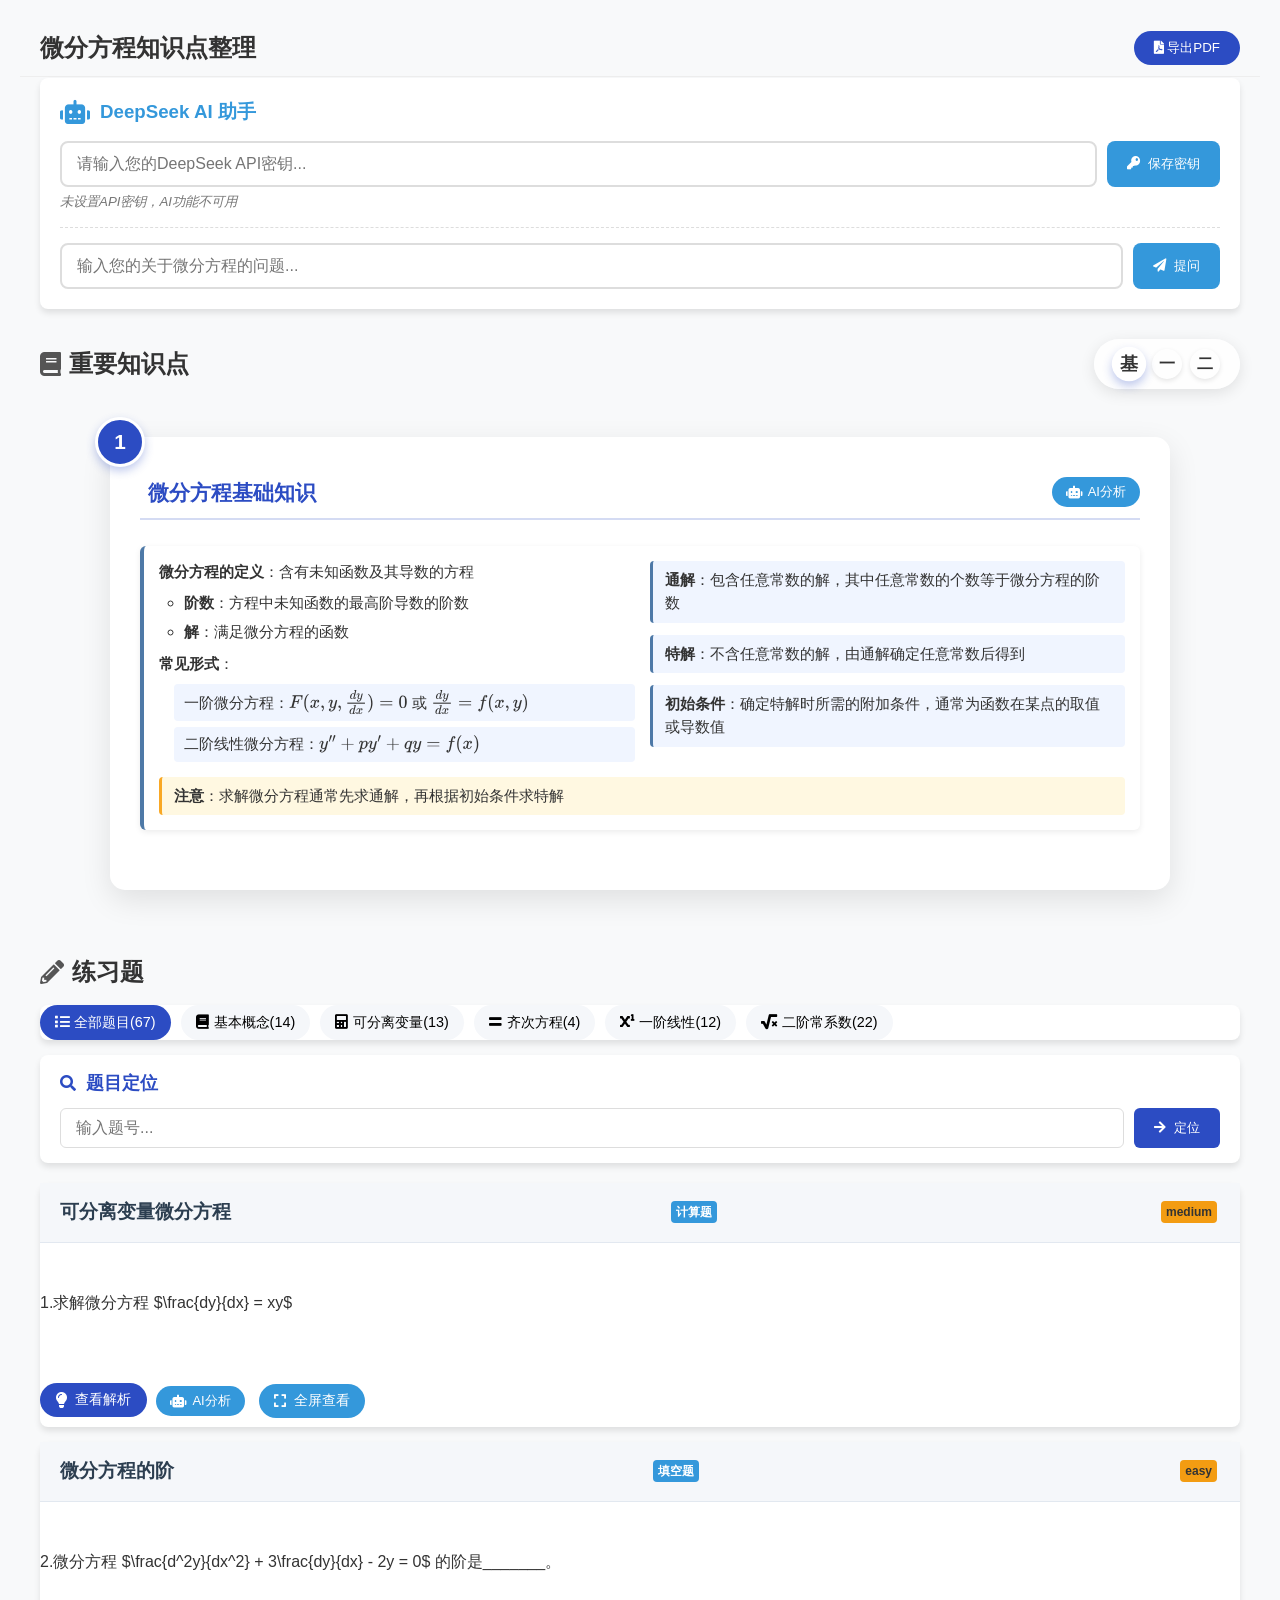
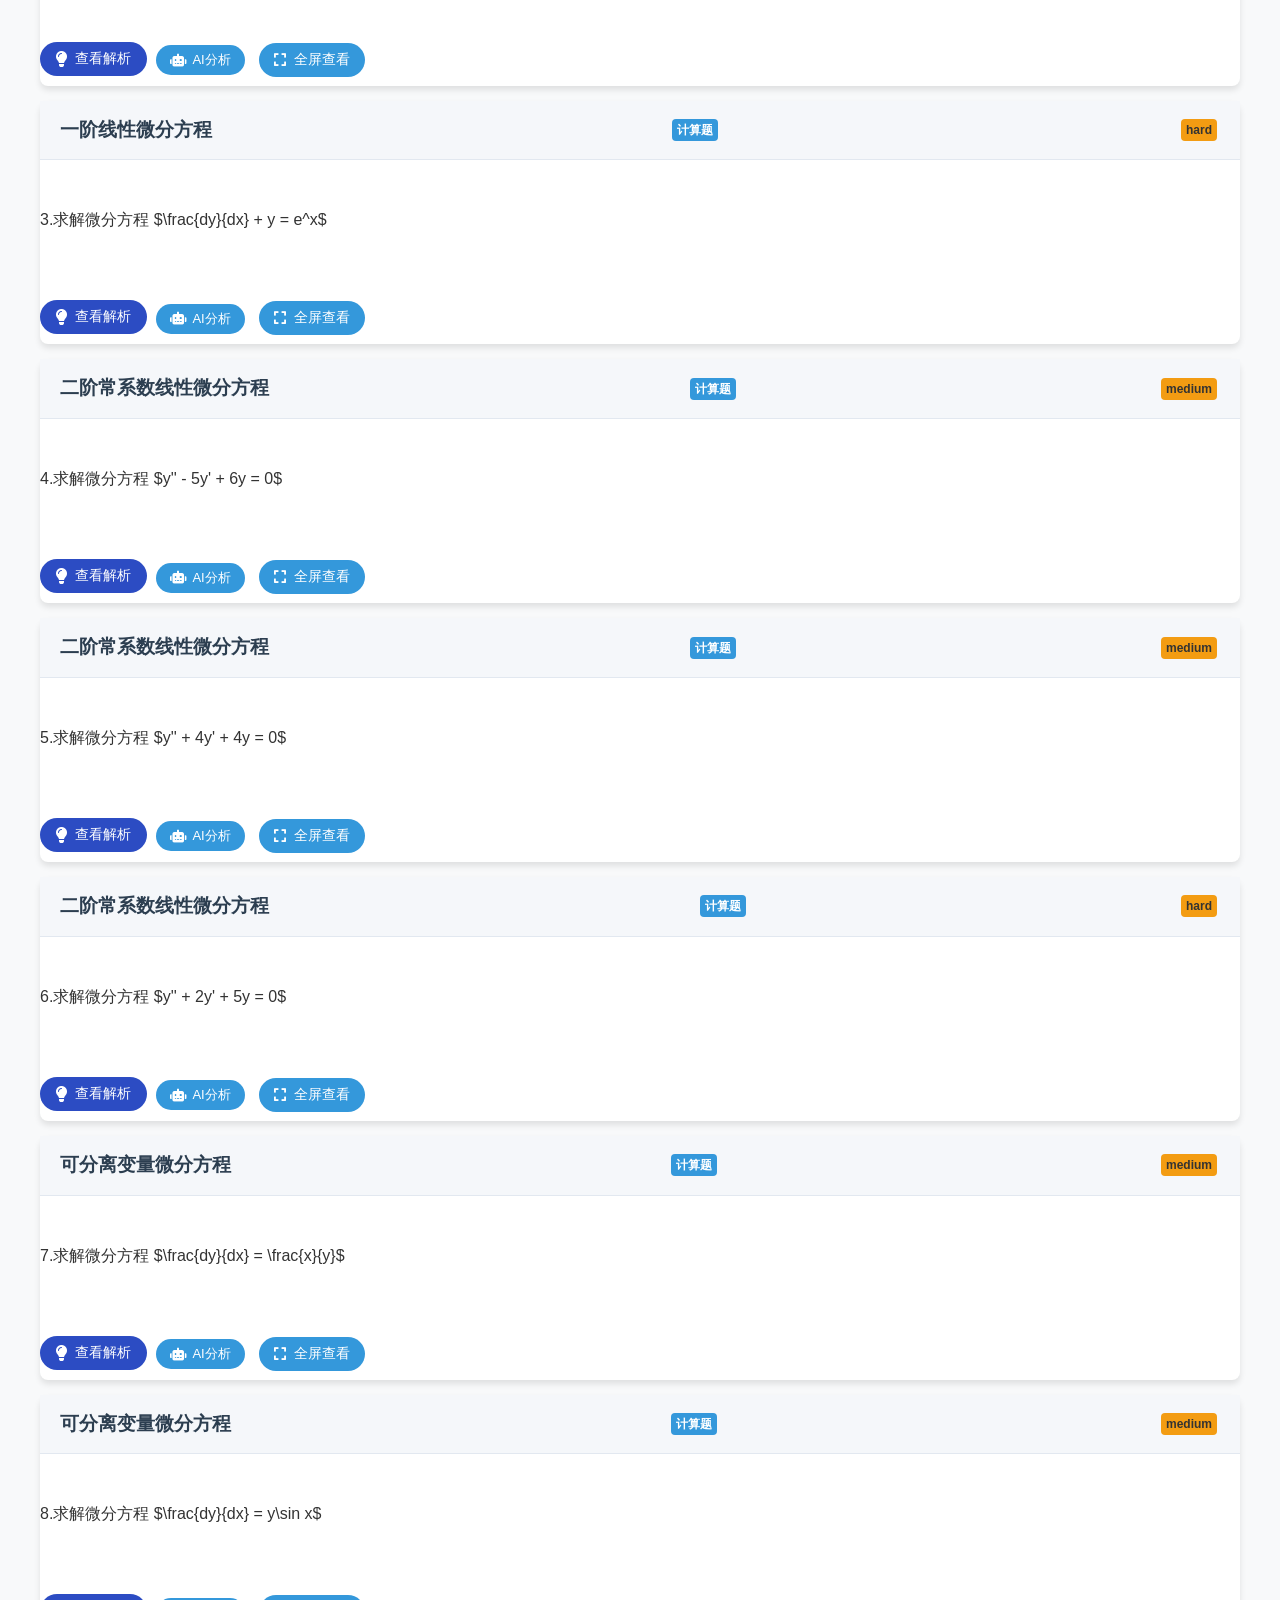
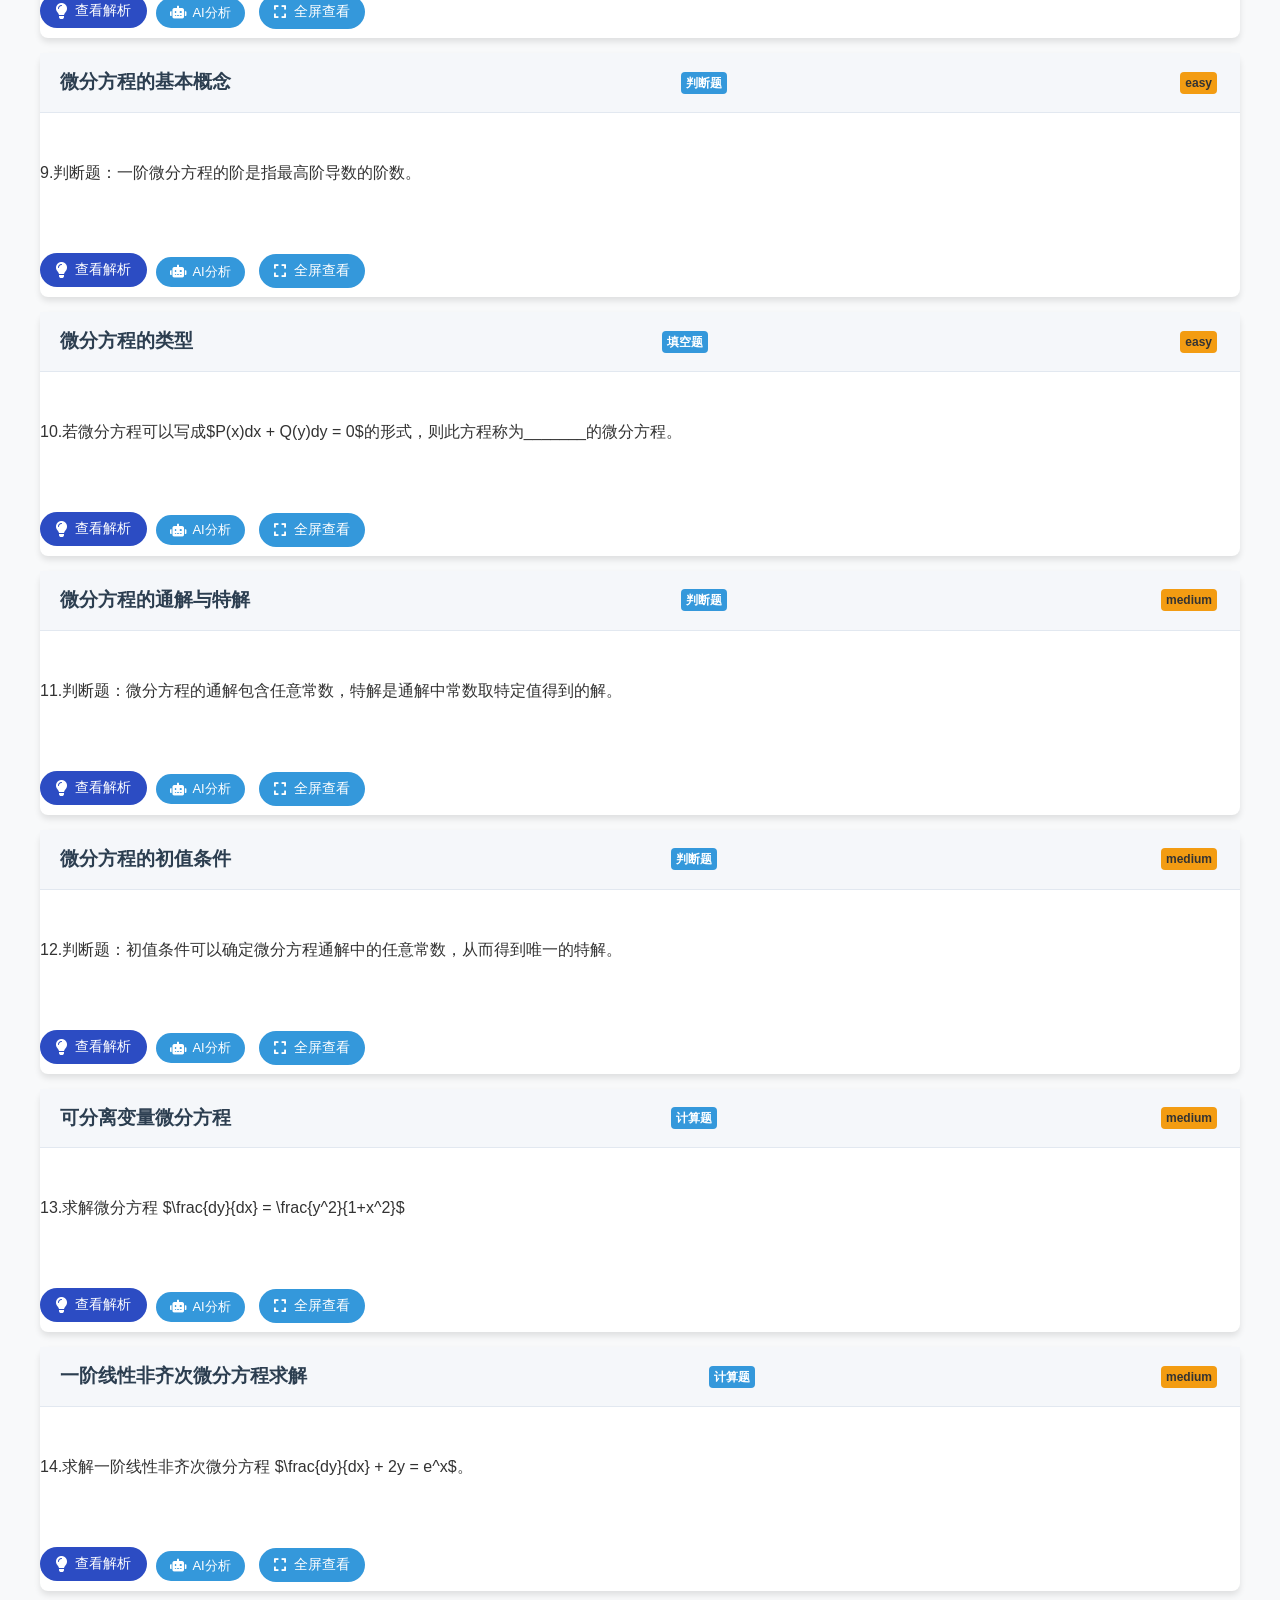
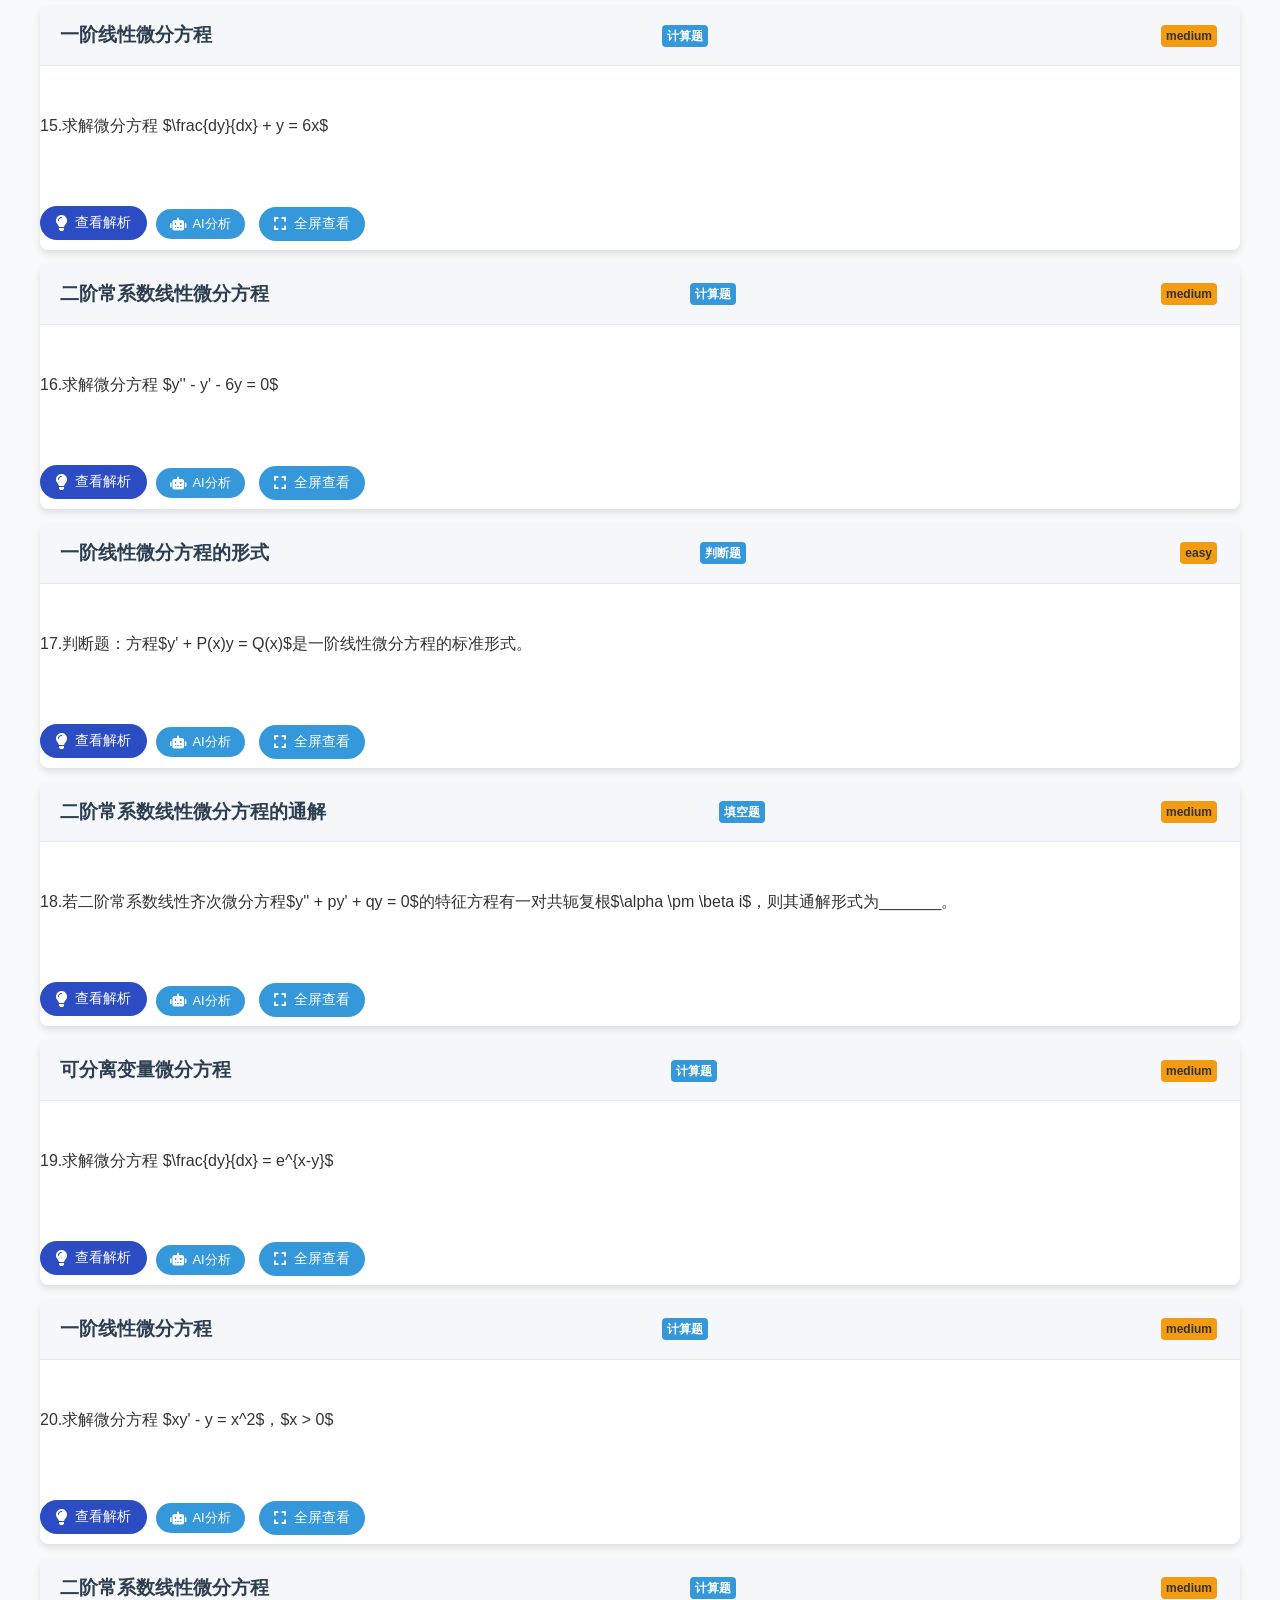
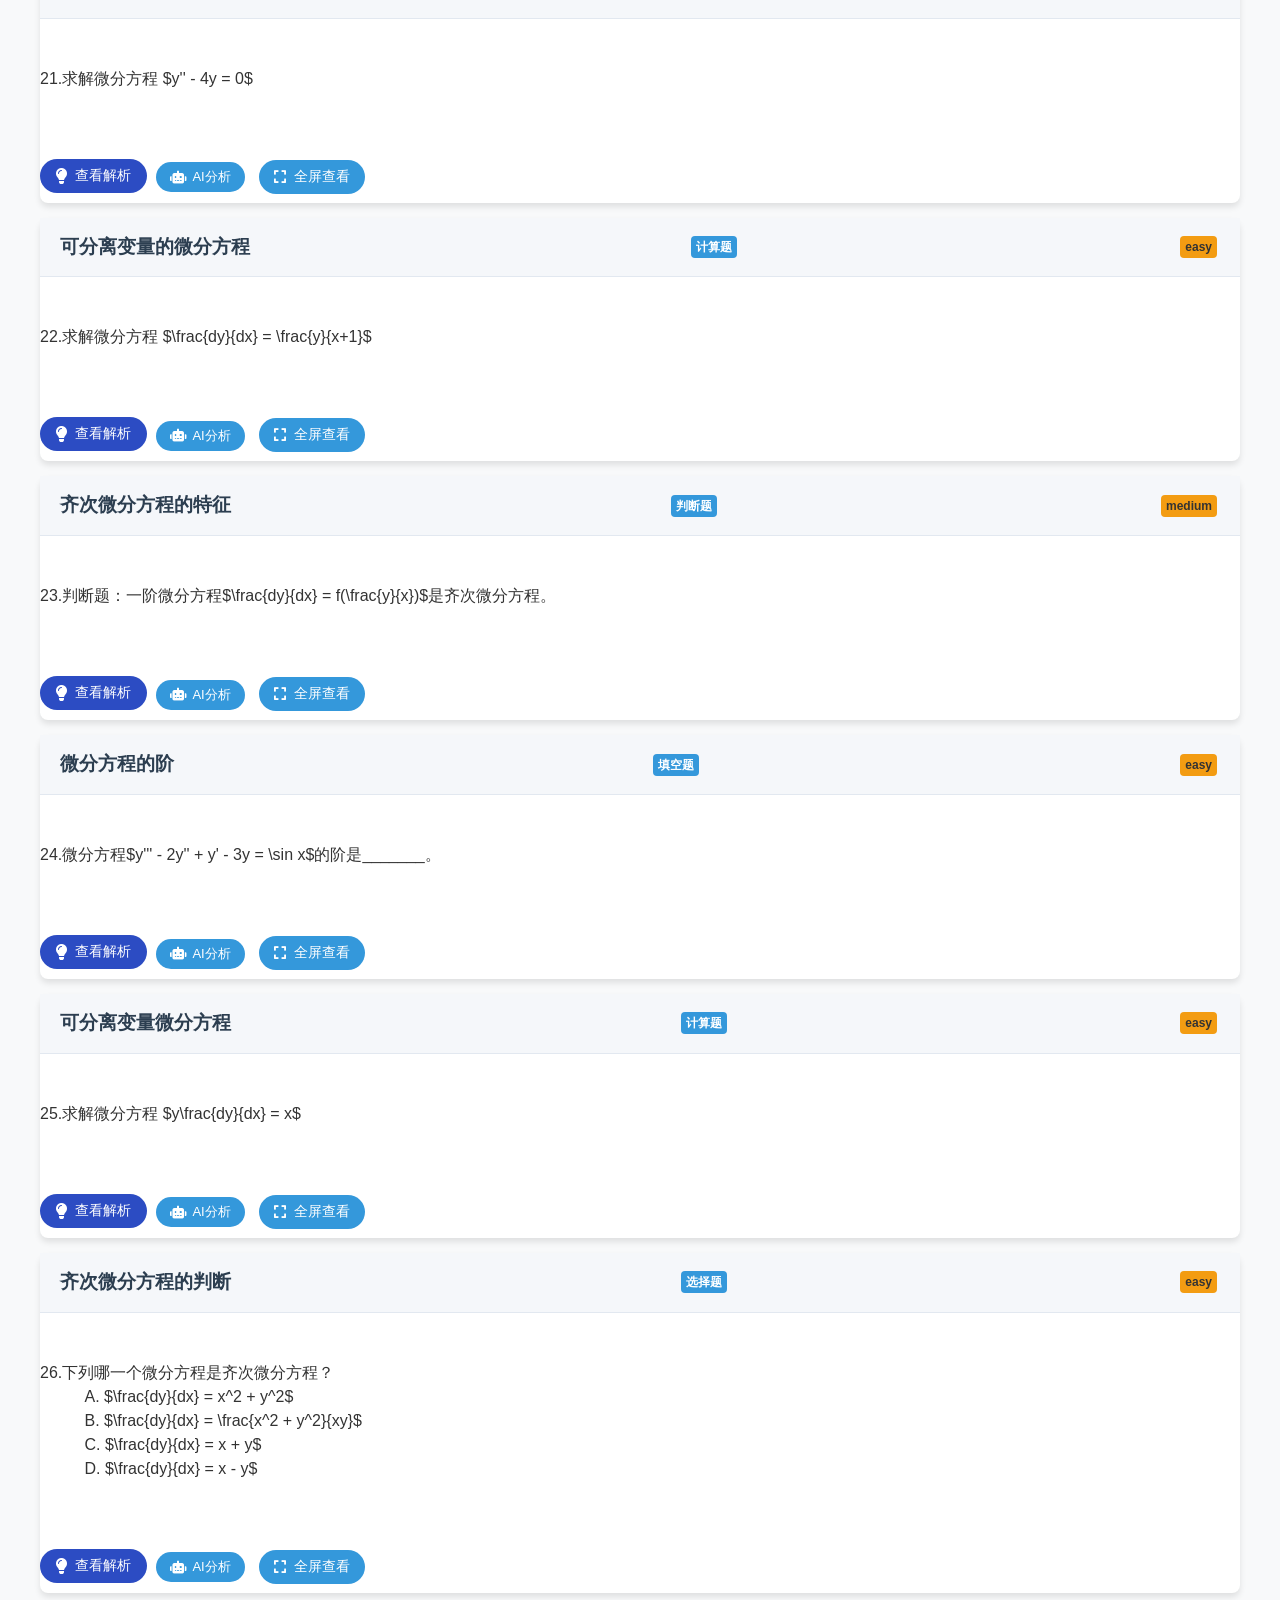
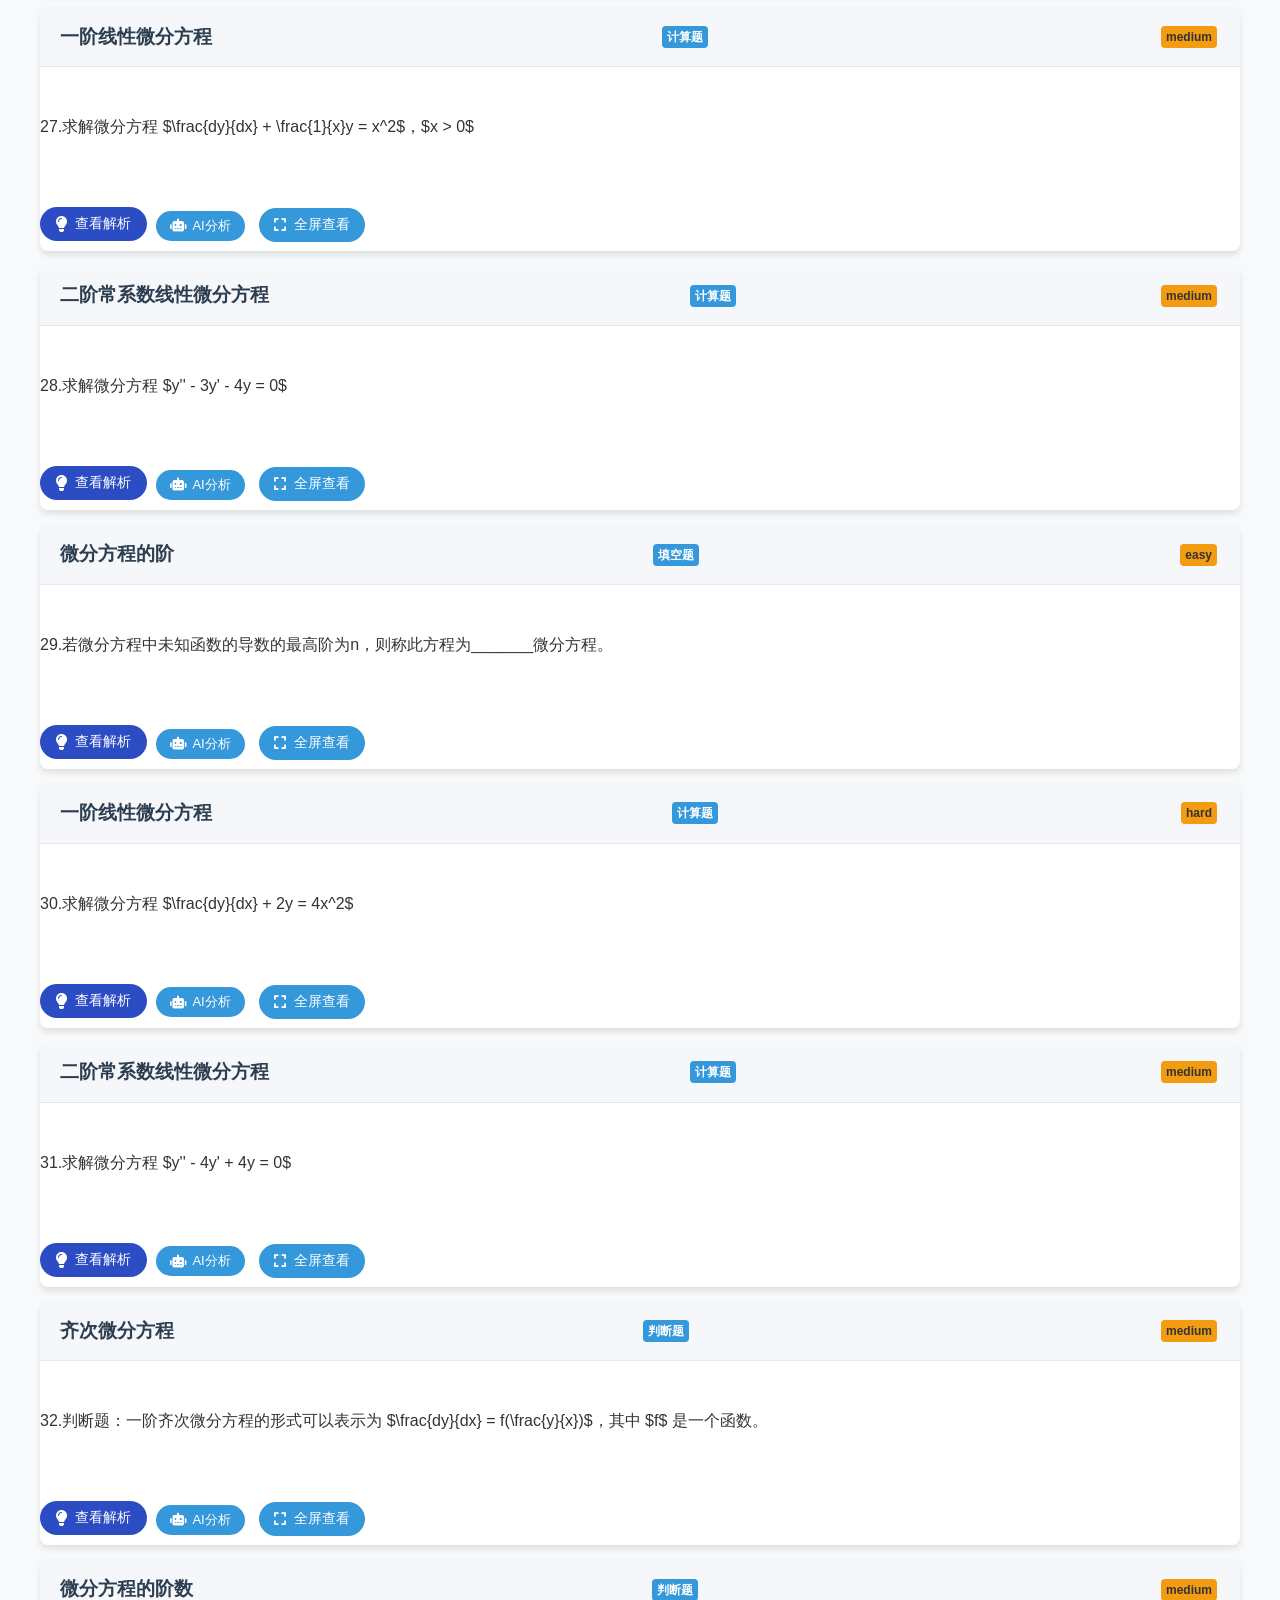
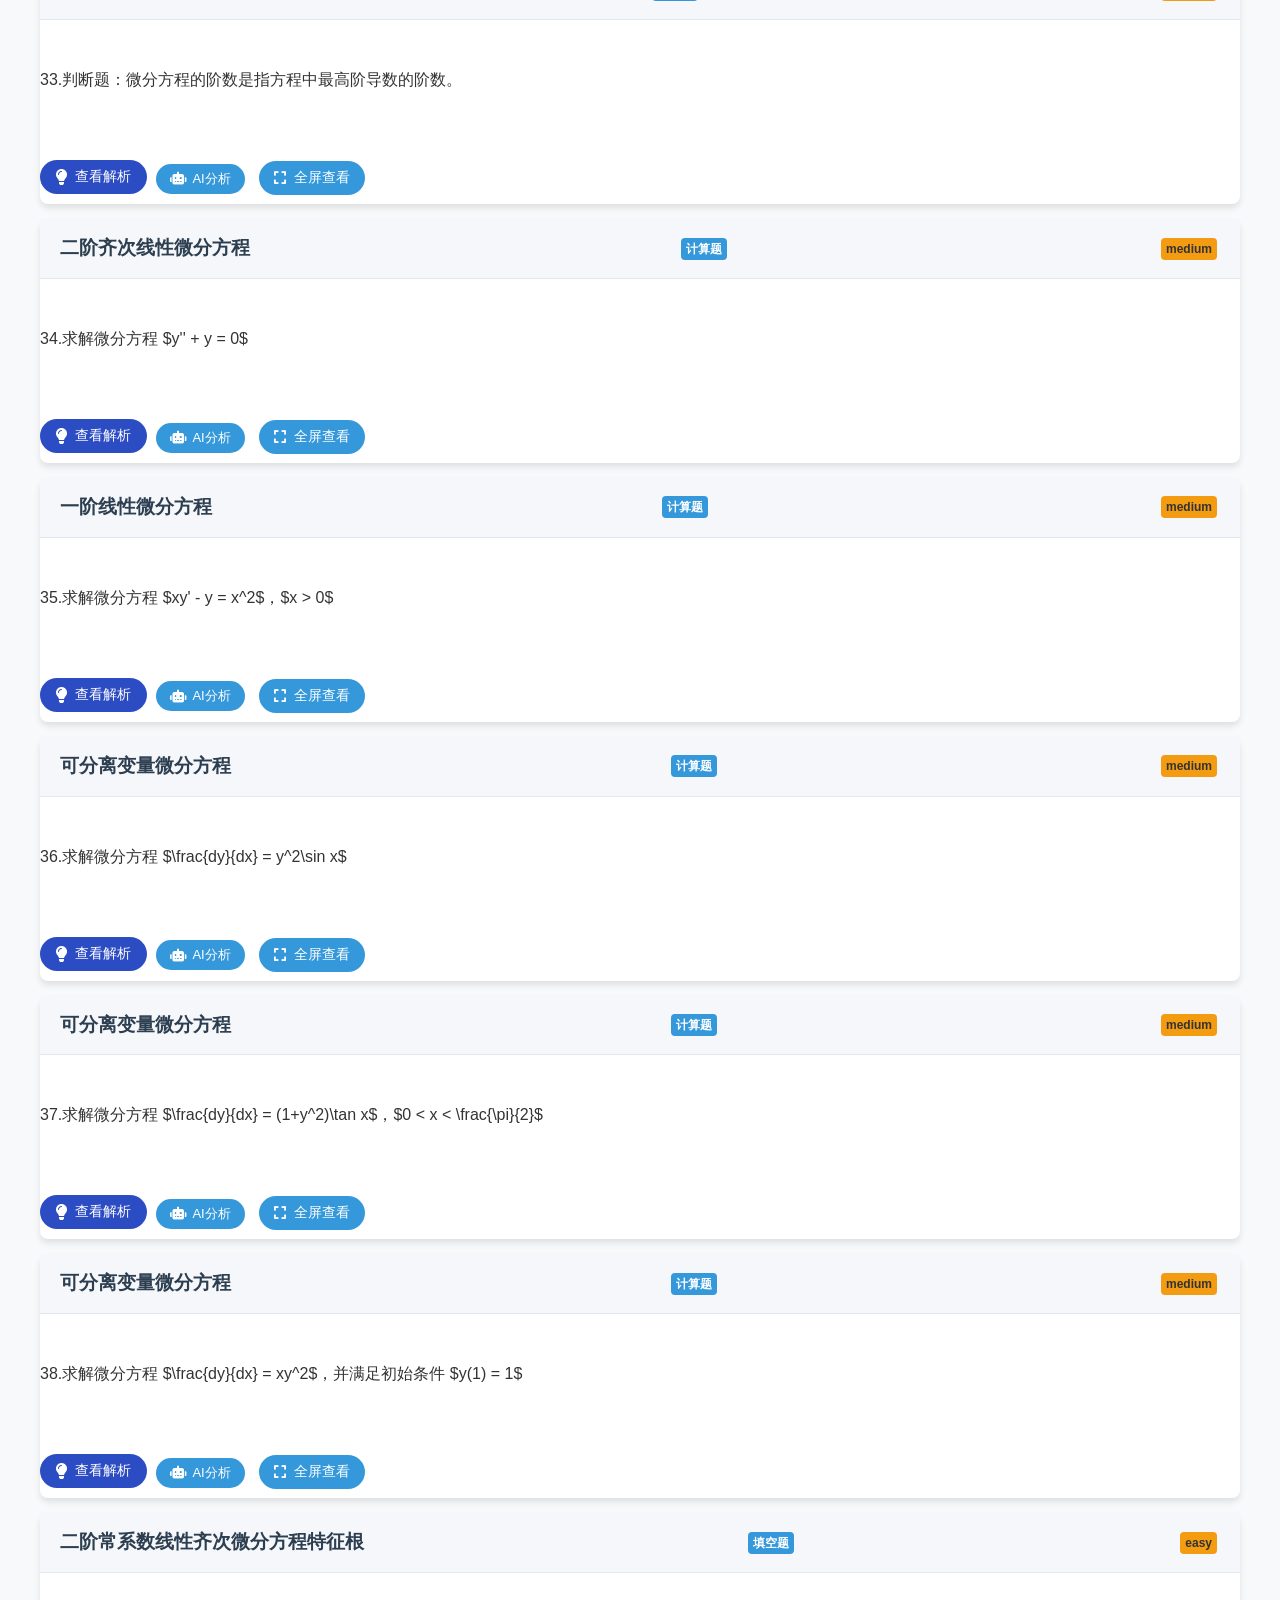
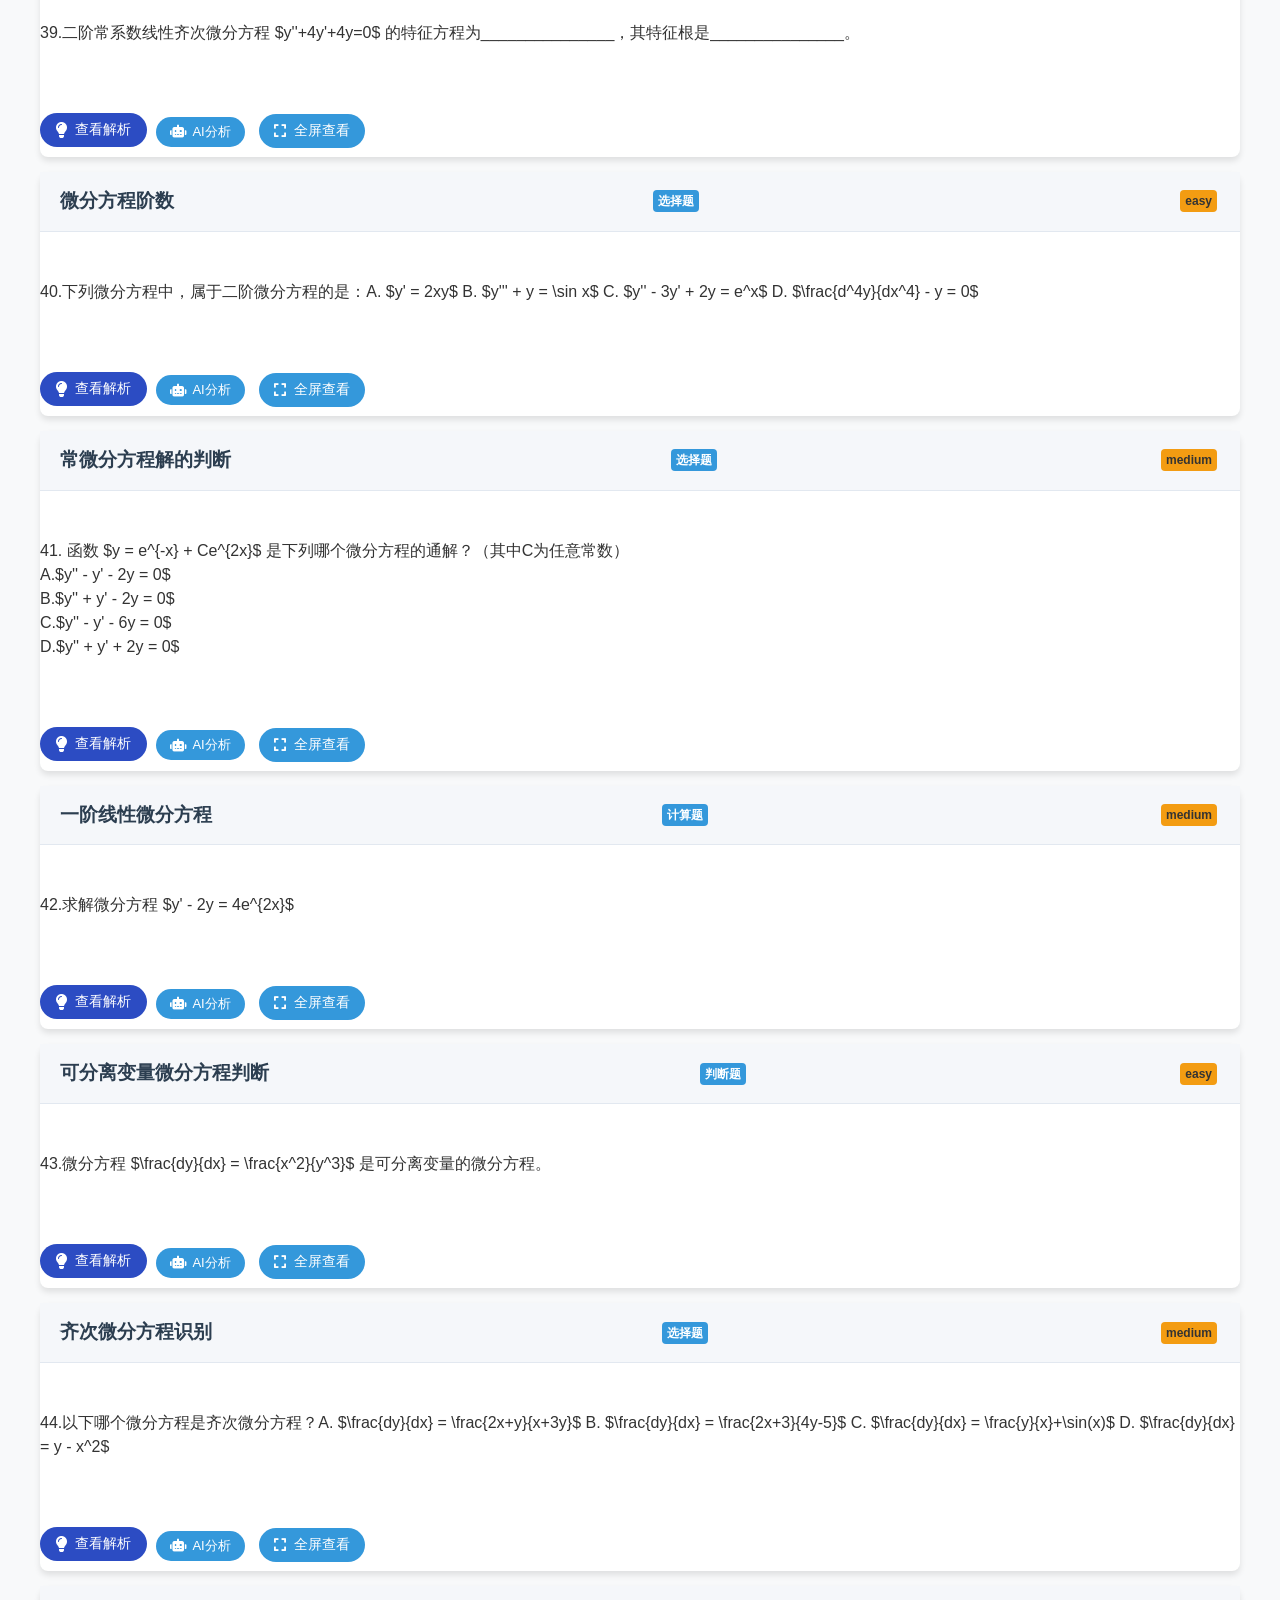
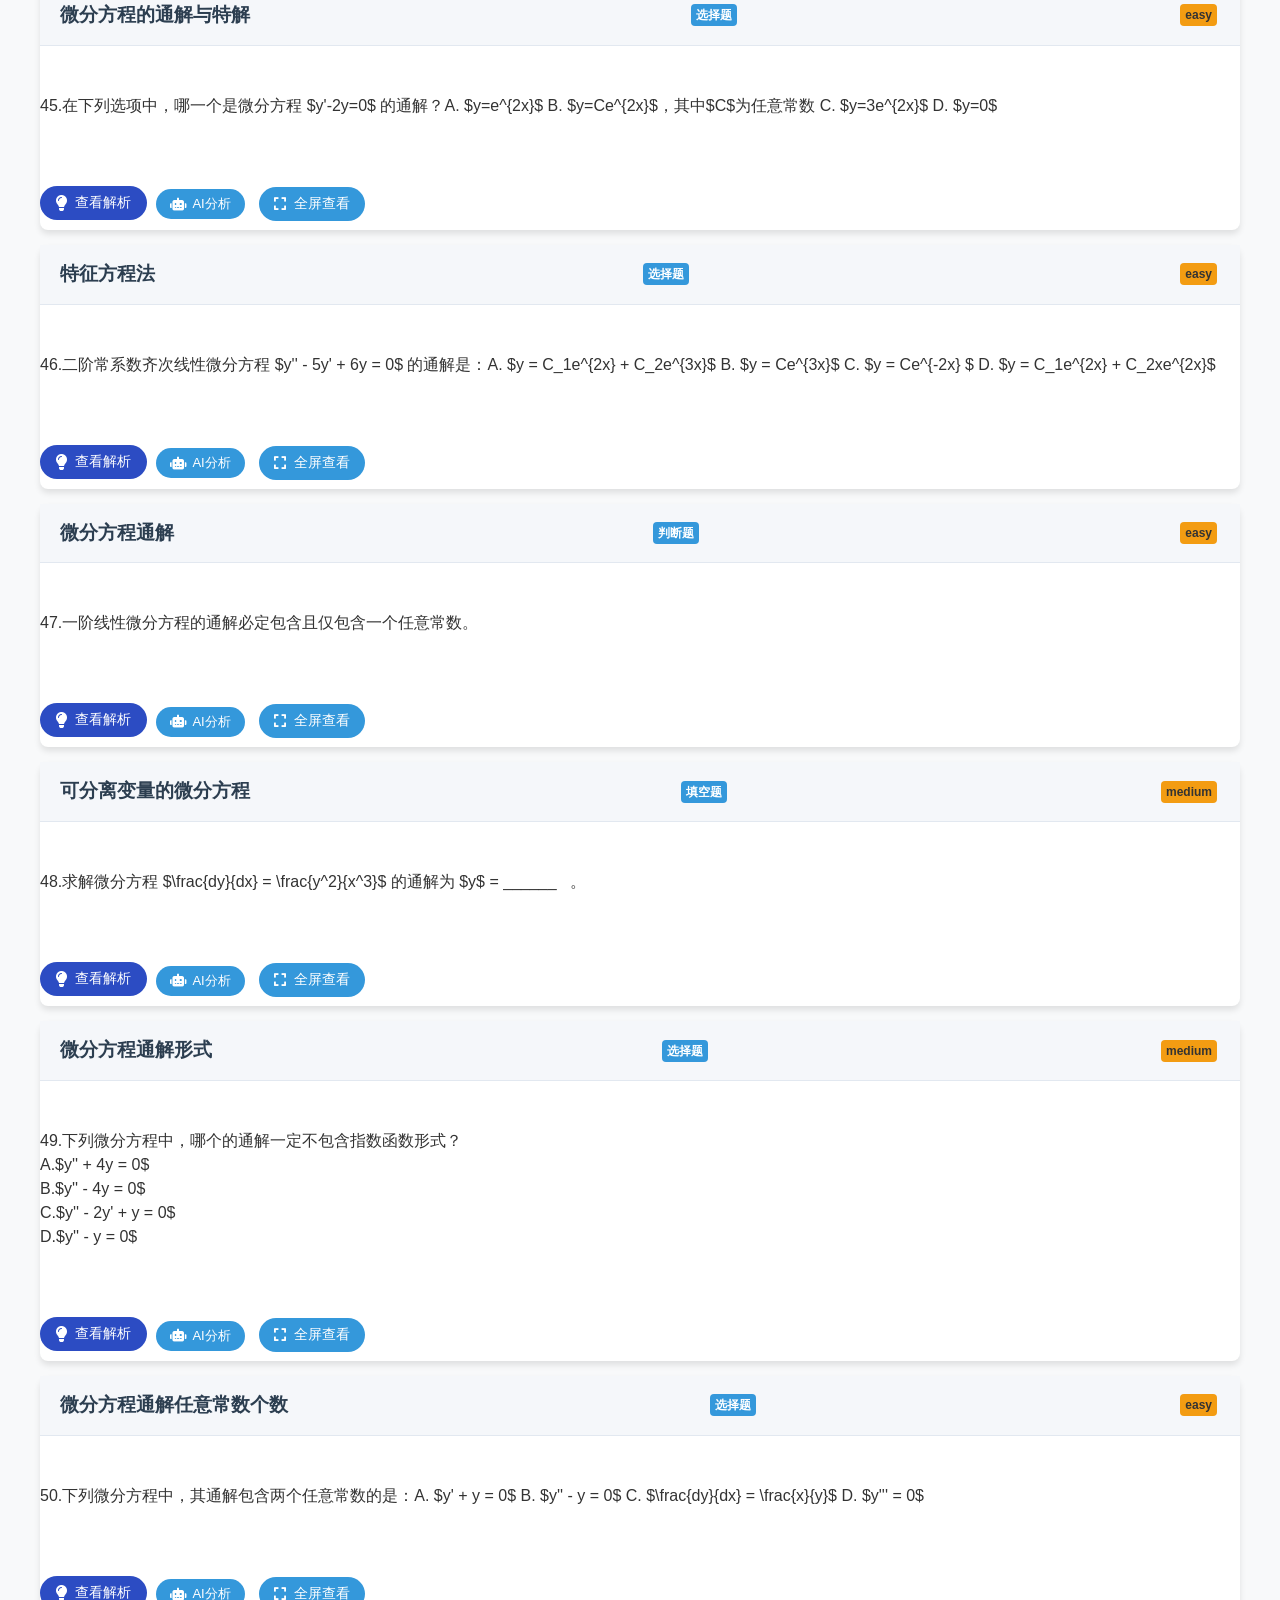
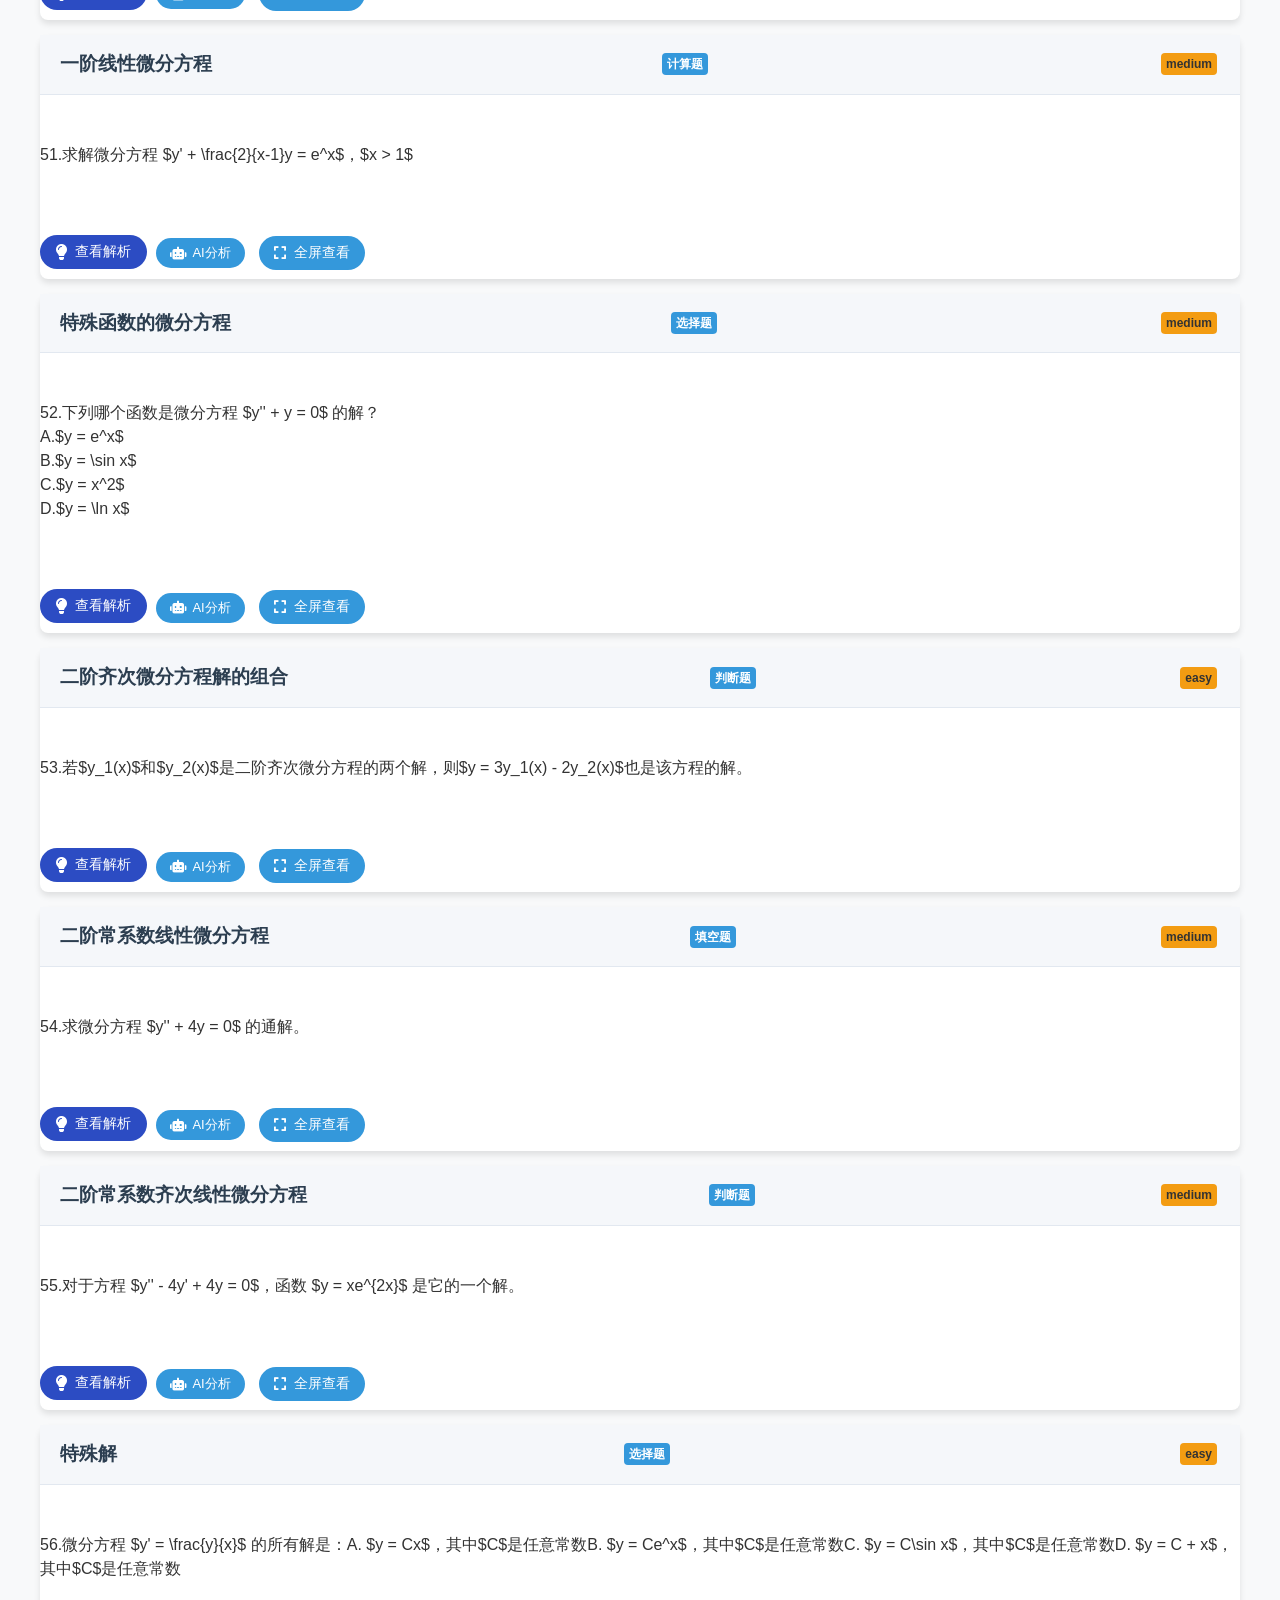
==== commit 7ae1485b: "feat: create differential equation knowledge page with responsive layout and MathJax support" ====
--- a/assets/differential-equation.html
+++ b/assets/differential-equation.html
@@ -413,7 +413,7 @@
             white-space: nowrap !important;
             flex-shrink: 0 !important;
             border-radius: 4px !important;
-            font-weight: 500 !important;
+            font-weight: 600 !important;
         }
 
         .exercise-type {
@@ -452,13 +452,24 @@
         }
 
         .exercise-content {
-            padding: 15px;
-            overflow: visible !important;
+            padding-top: -80px;
+            padding-bottom: 10px;
+            
+            
             white-space: pre-wrap;
 
         }
 
-        .exercise-question,
+
+        
+        .exercise-question{
+
+            line-height:1;       
+            background: var(--light-gray);
+            border-radius: var(--border-radius);
+           
+        }
+
         .solution-content {
             line-height: 1.5;
             padding: 10px 15px;
@@ -1081,7 +1092,7 @@
             }
 
             .exercise-item {
-                margin-bottom: 12px;
+                margin-bottom: 2px;
                 border-radius: 8px;
             }
 
@@ -1131,14 +1142,14 @@
             }
 
             .exercise-content {
-                padding: 12px 15px;
+                padding: 1px 1px;
                 white-space: pre-wrap;
             }
 
             .exercise-question {
                 font-size: 1rem;
                 line-height: 1.5;
-                padding: 12px;
+                padding: 1px;
             }
 
             .solution-toggle,
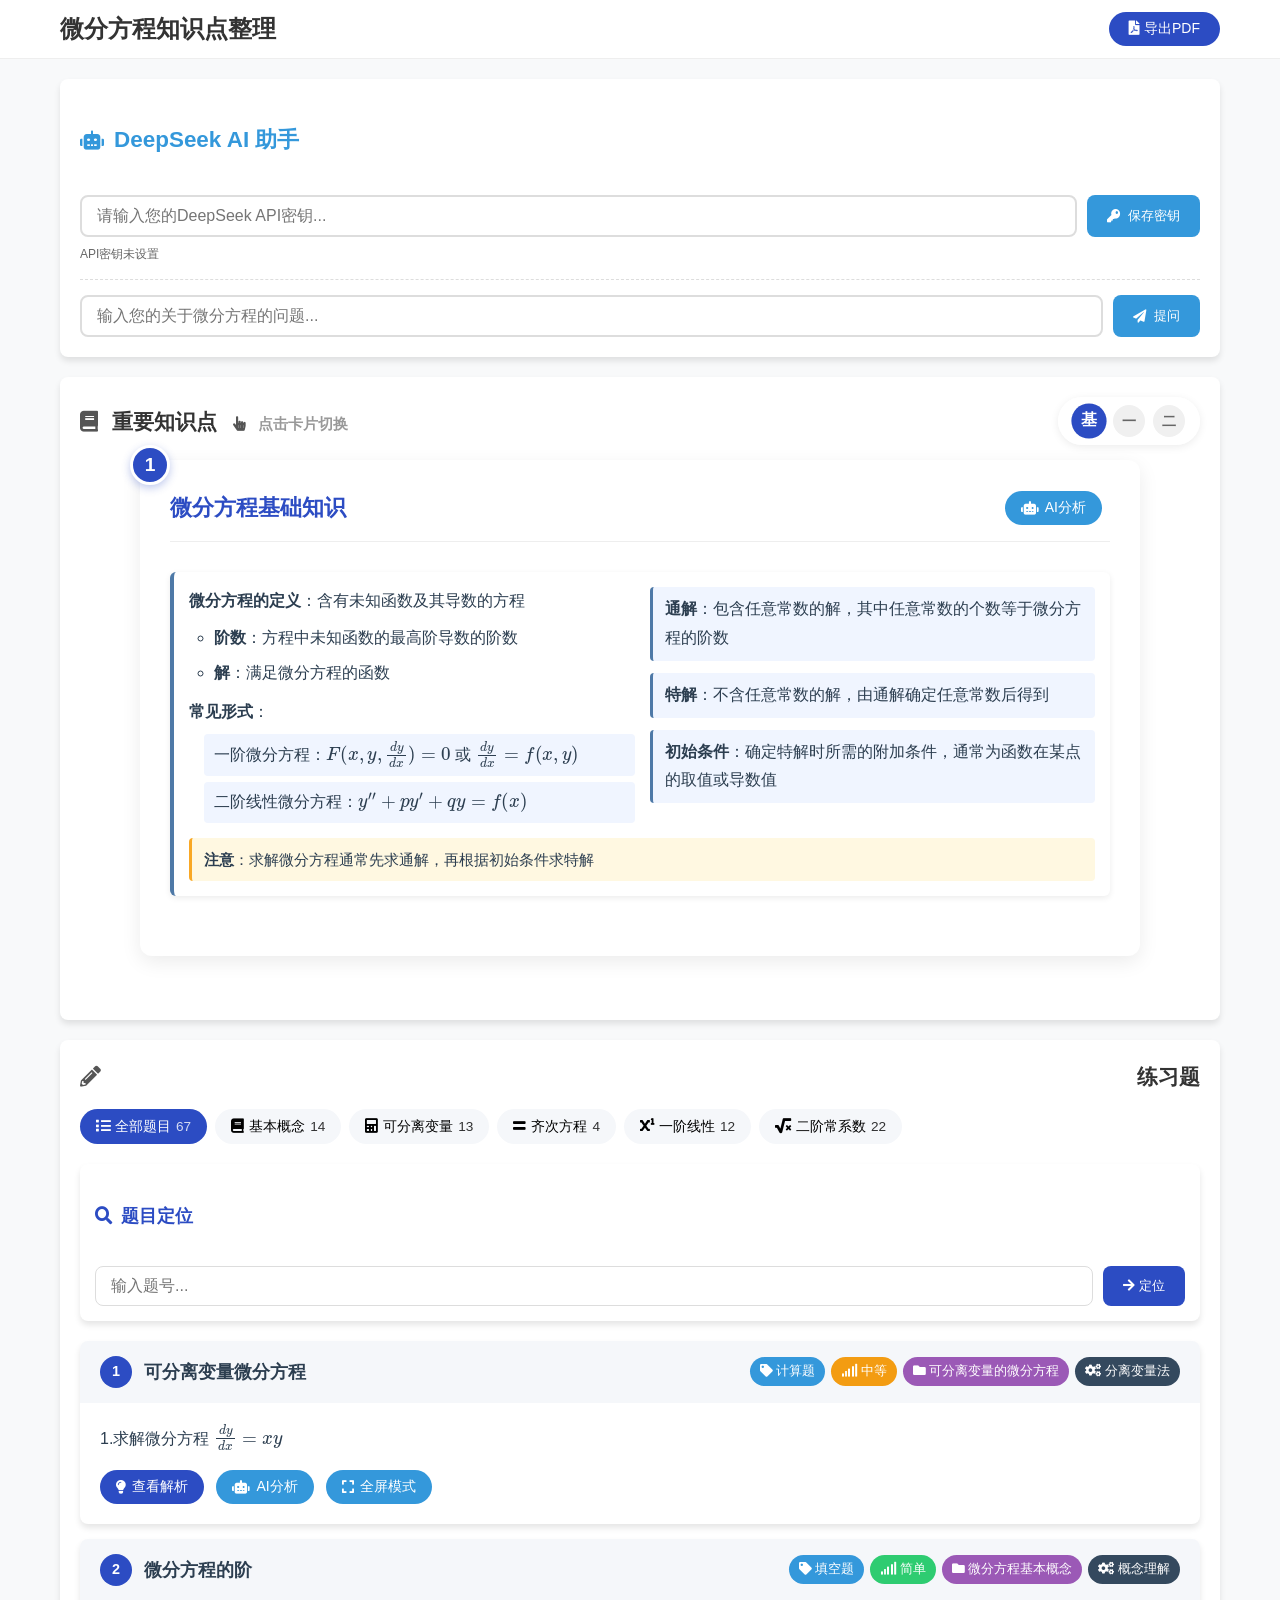
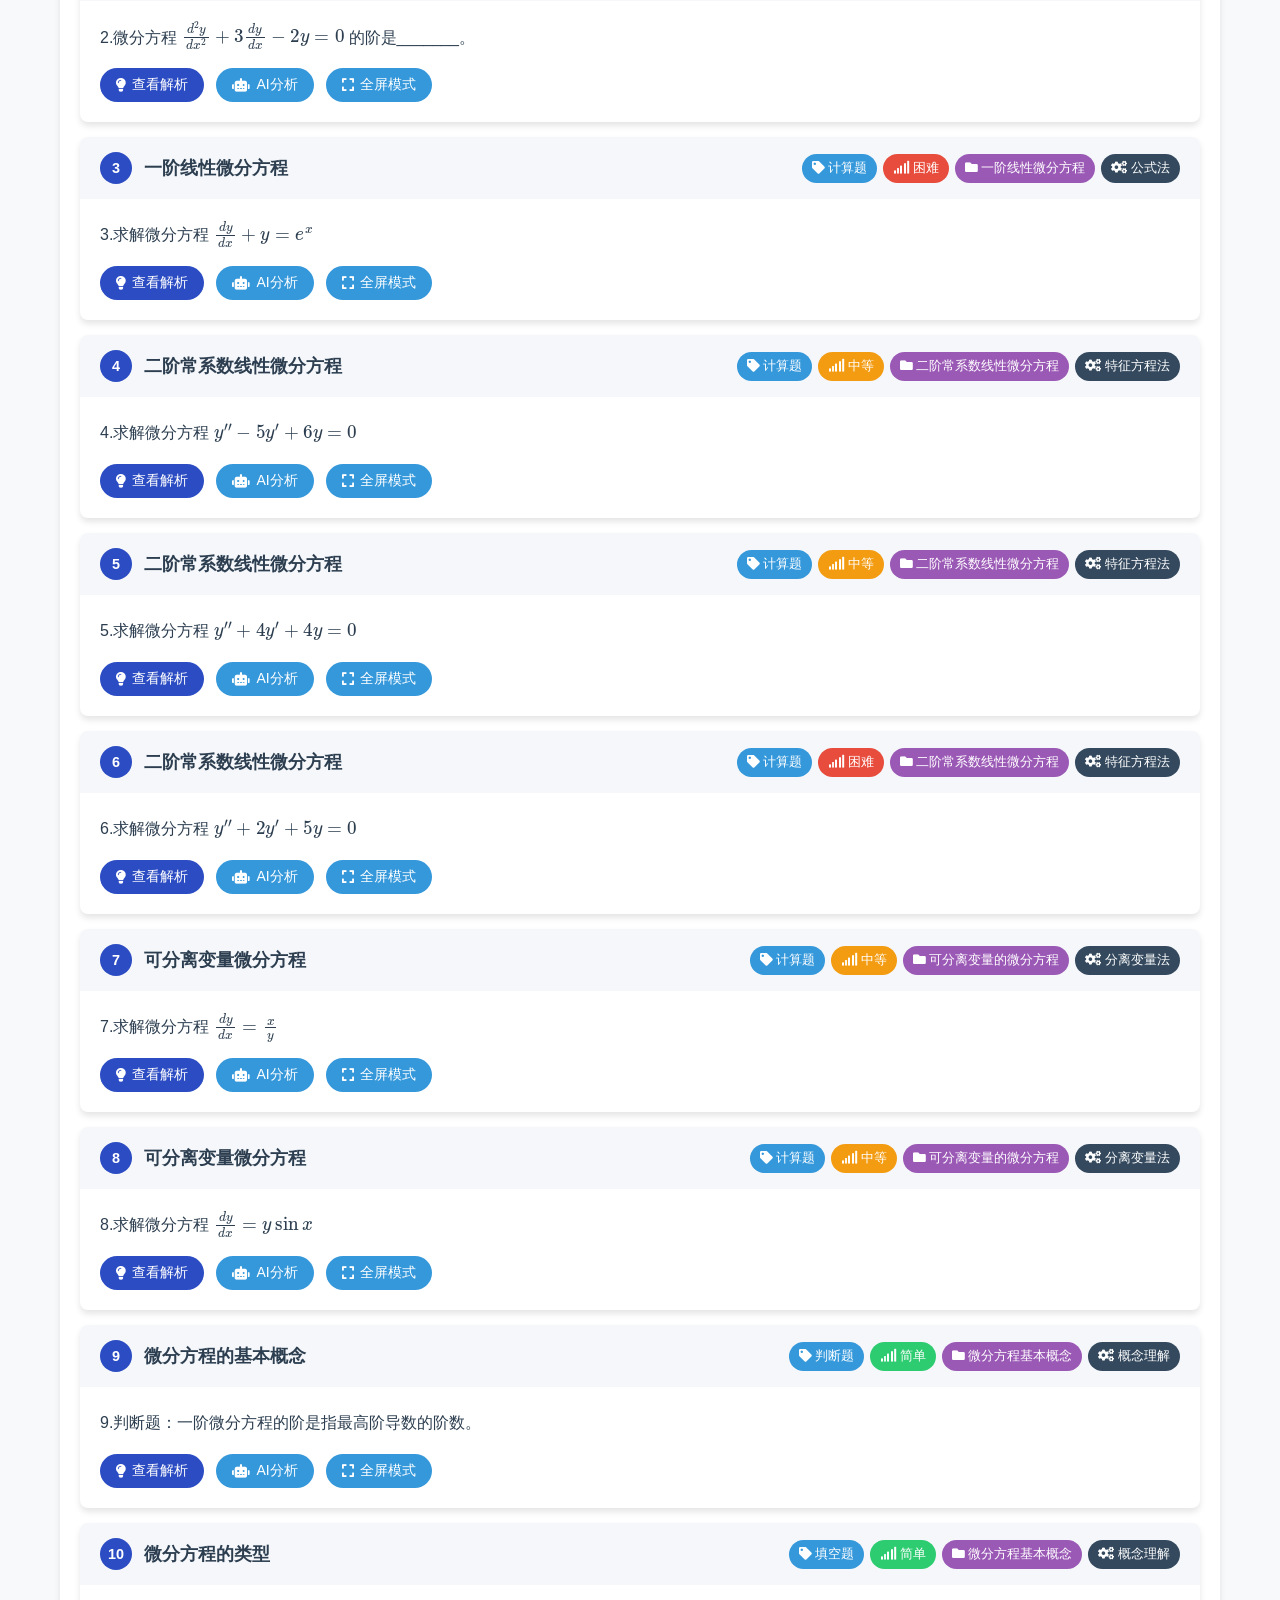
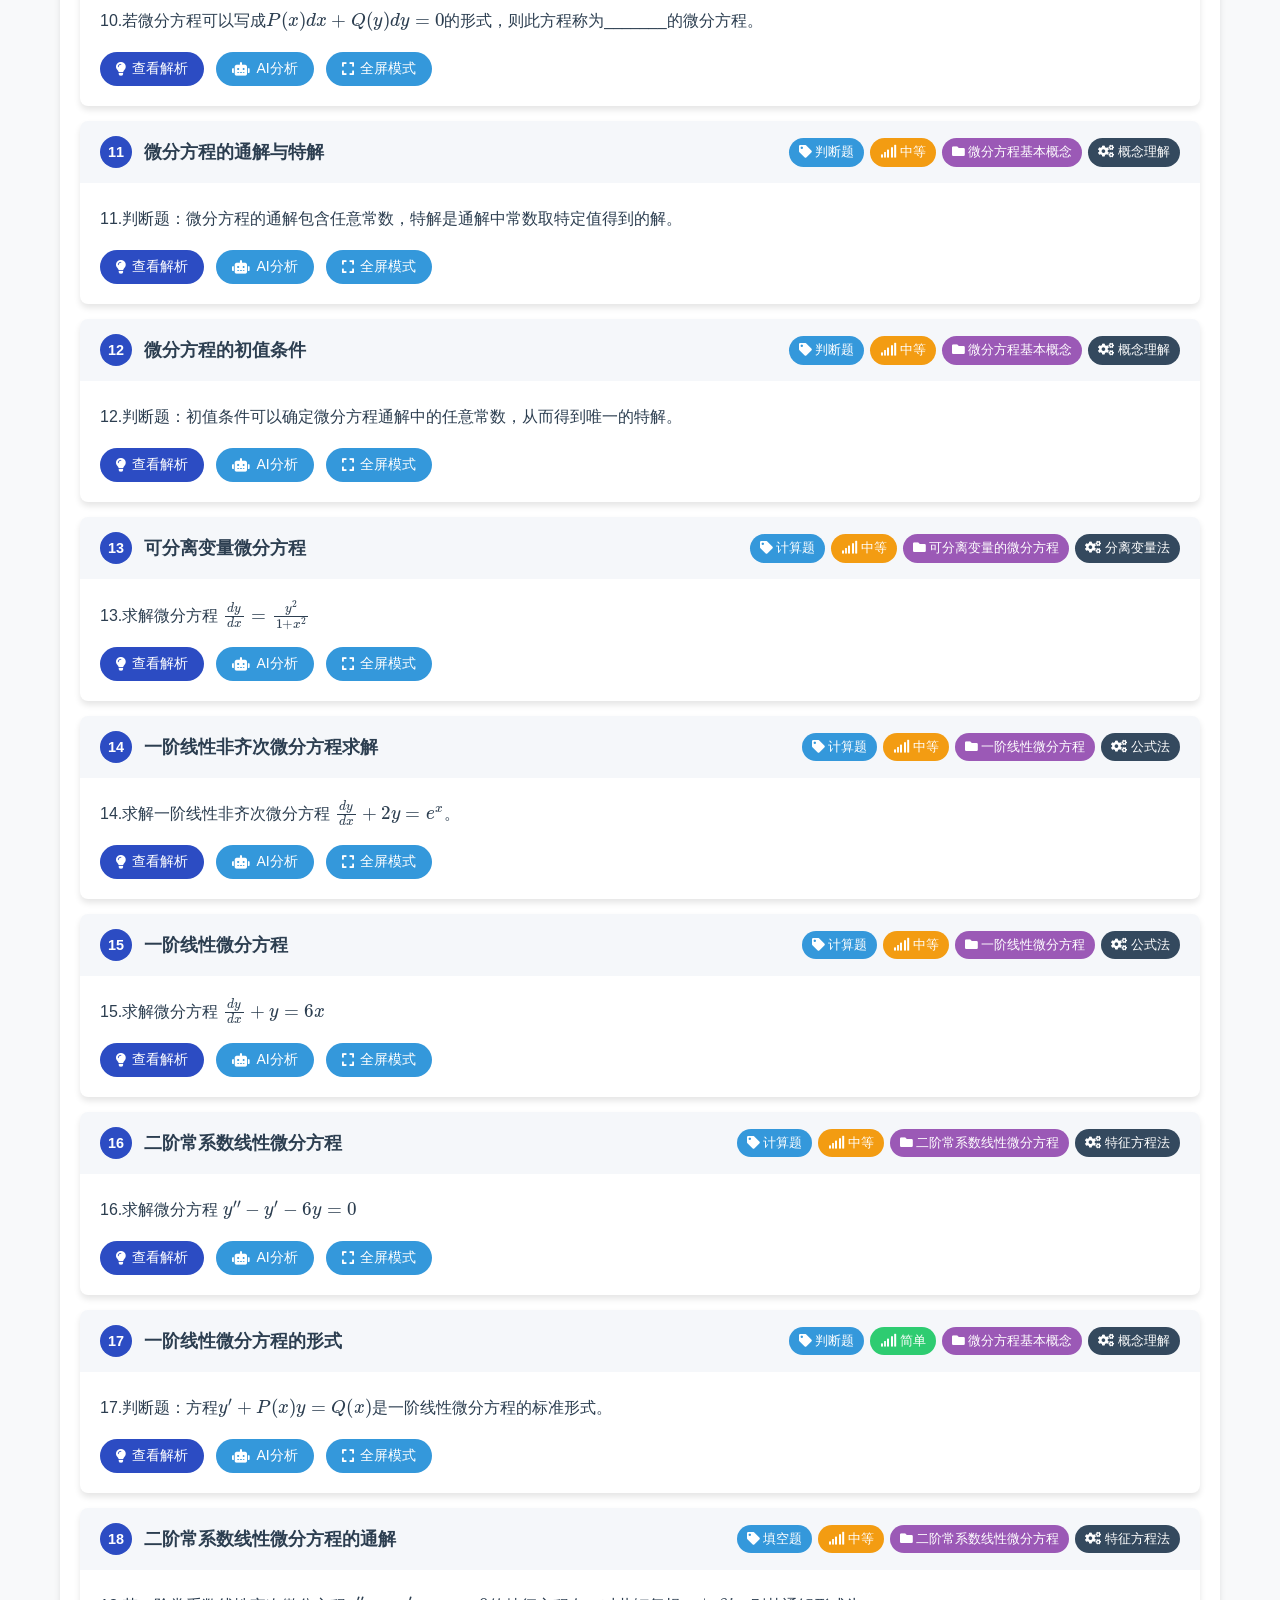
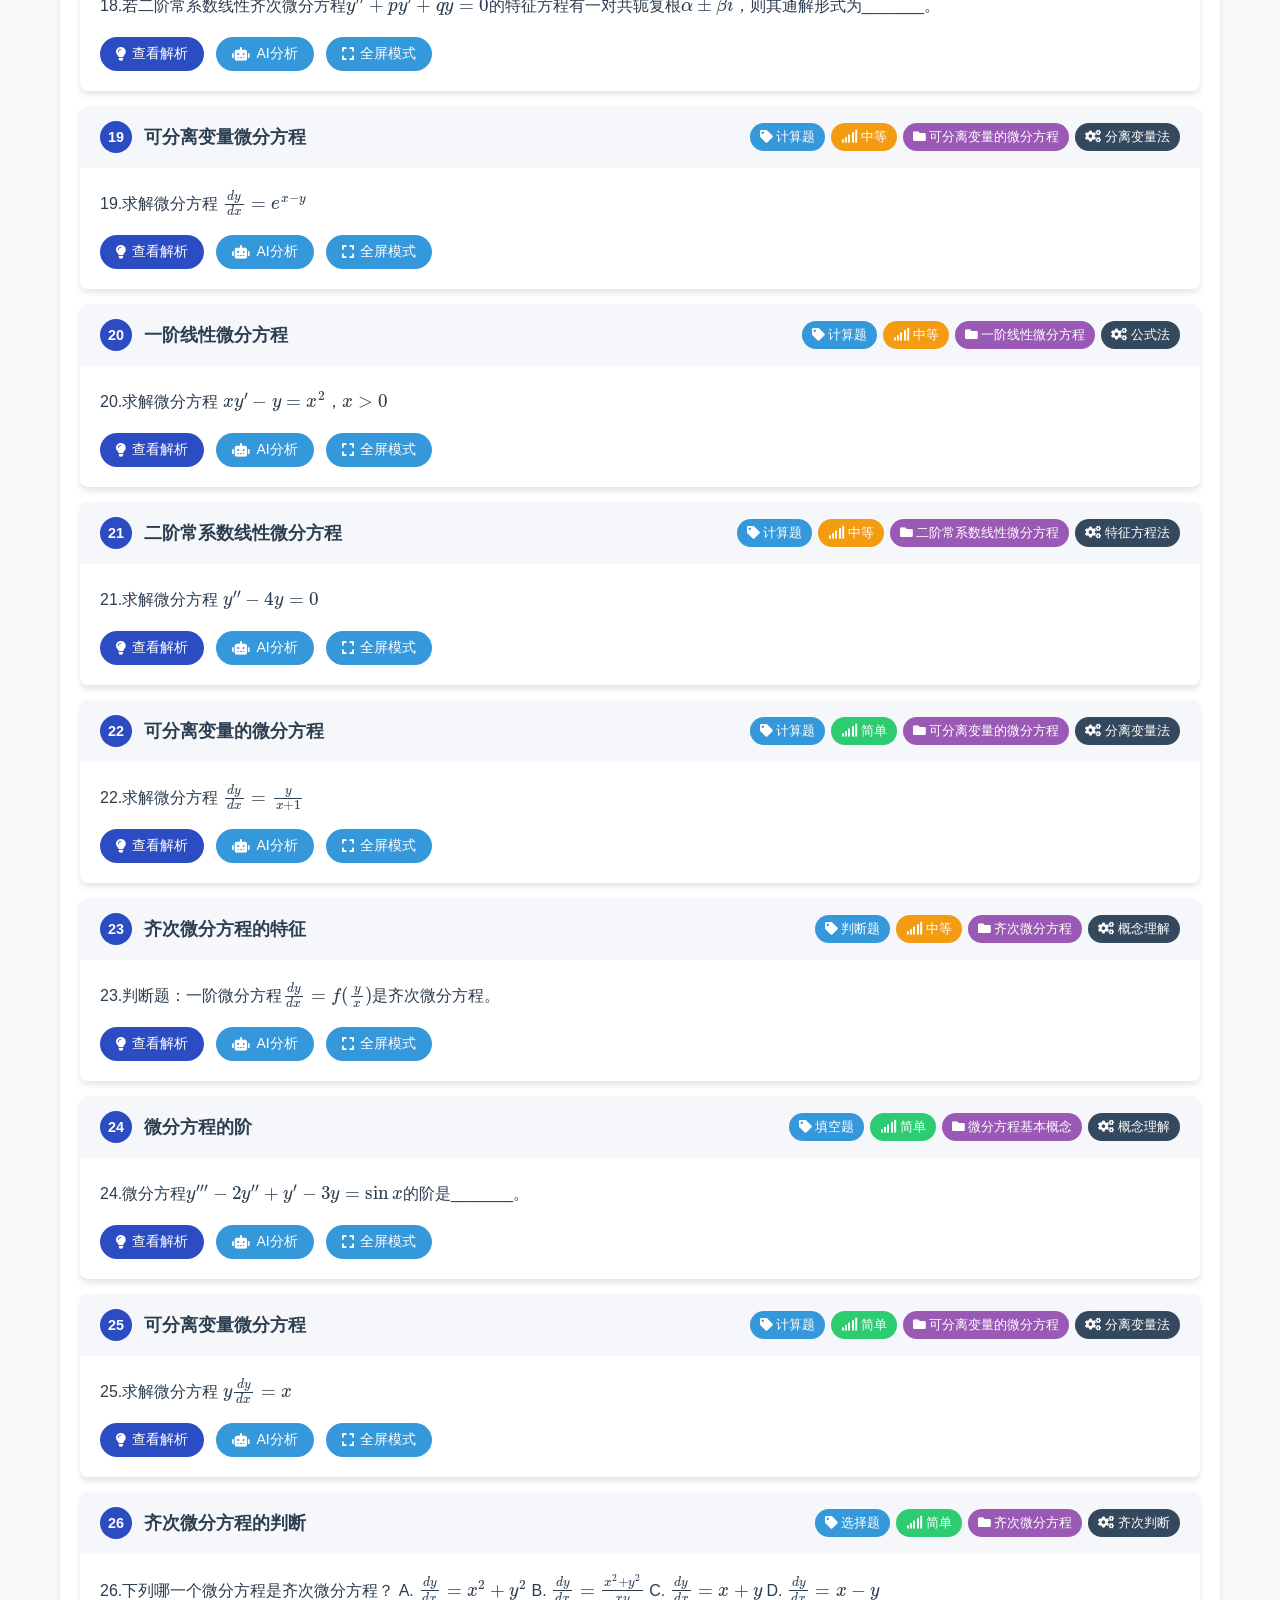
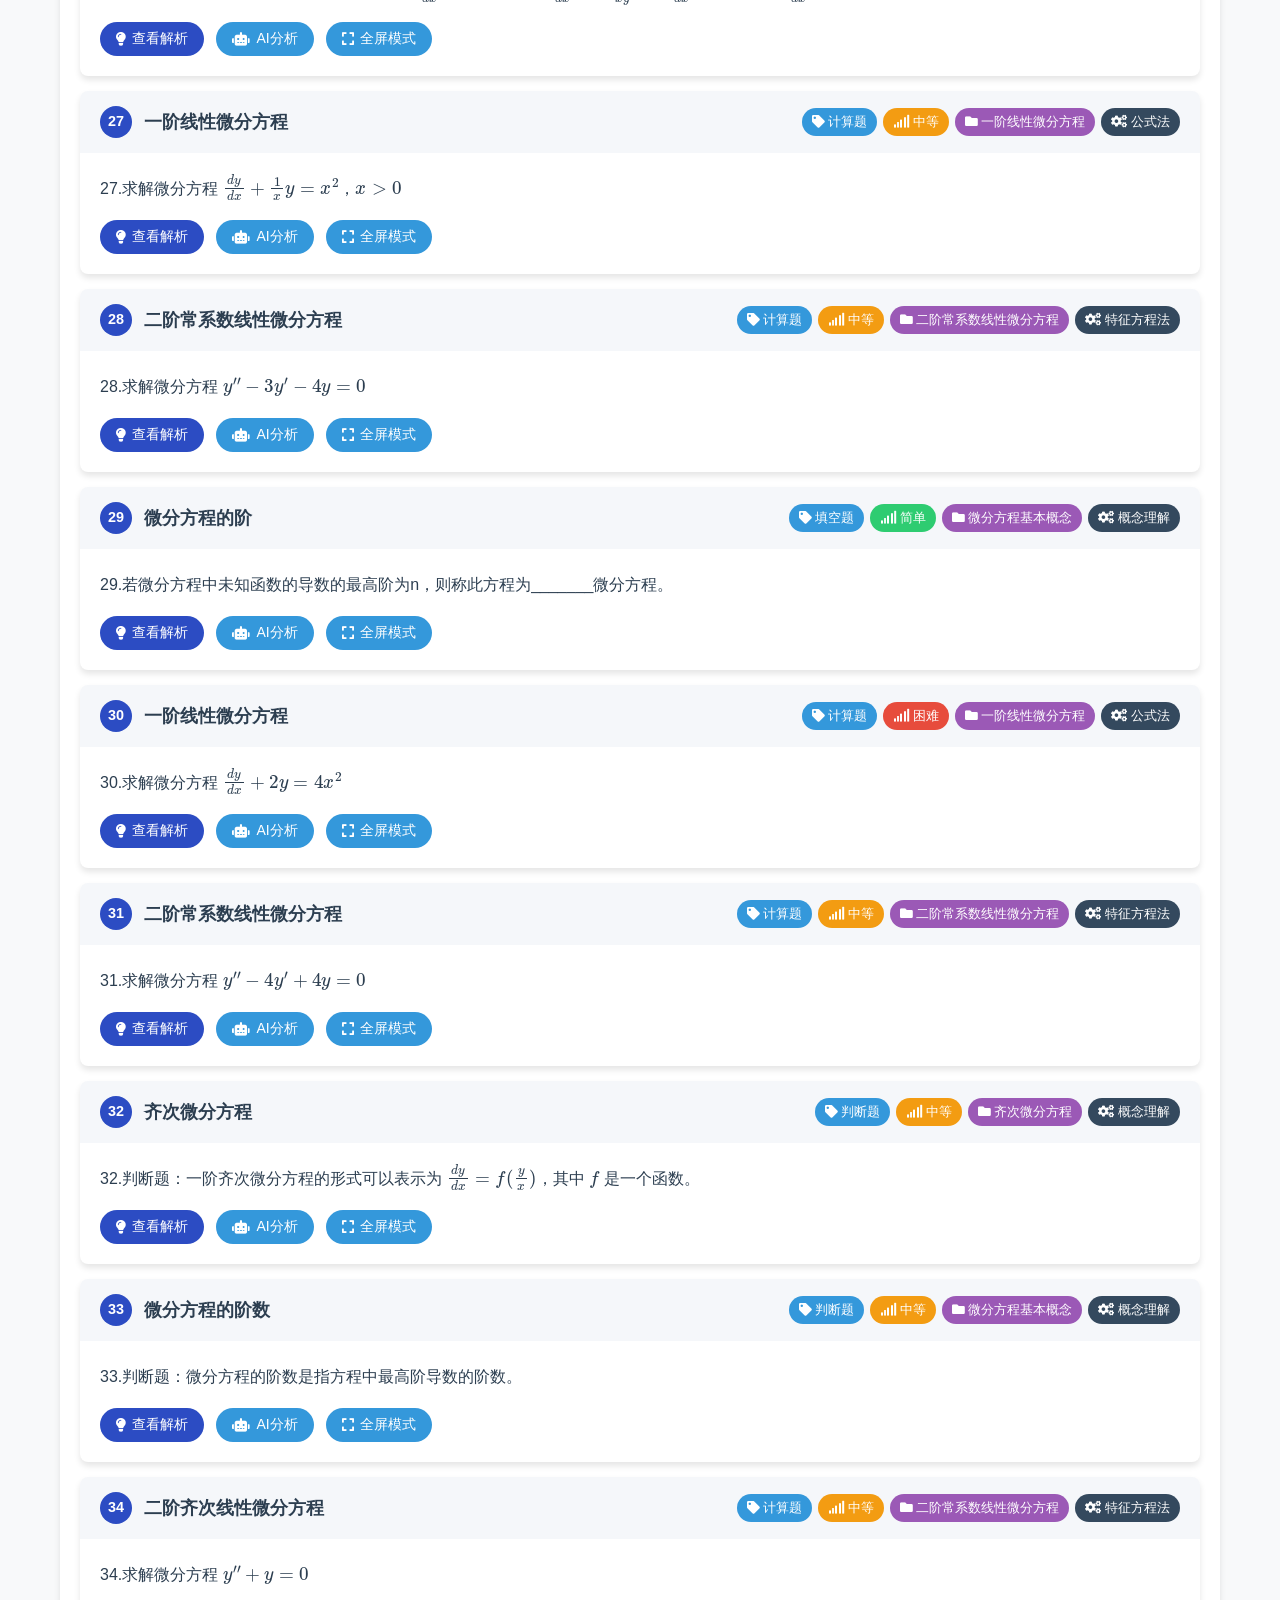
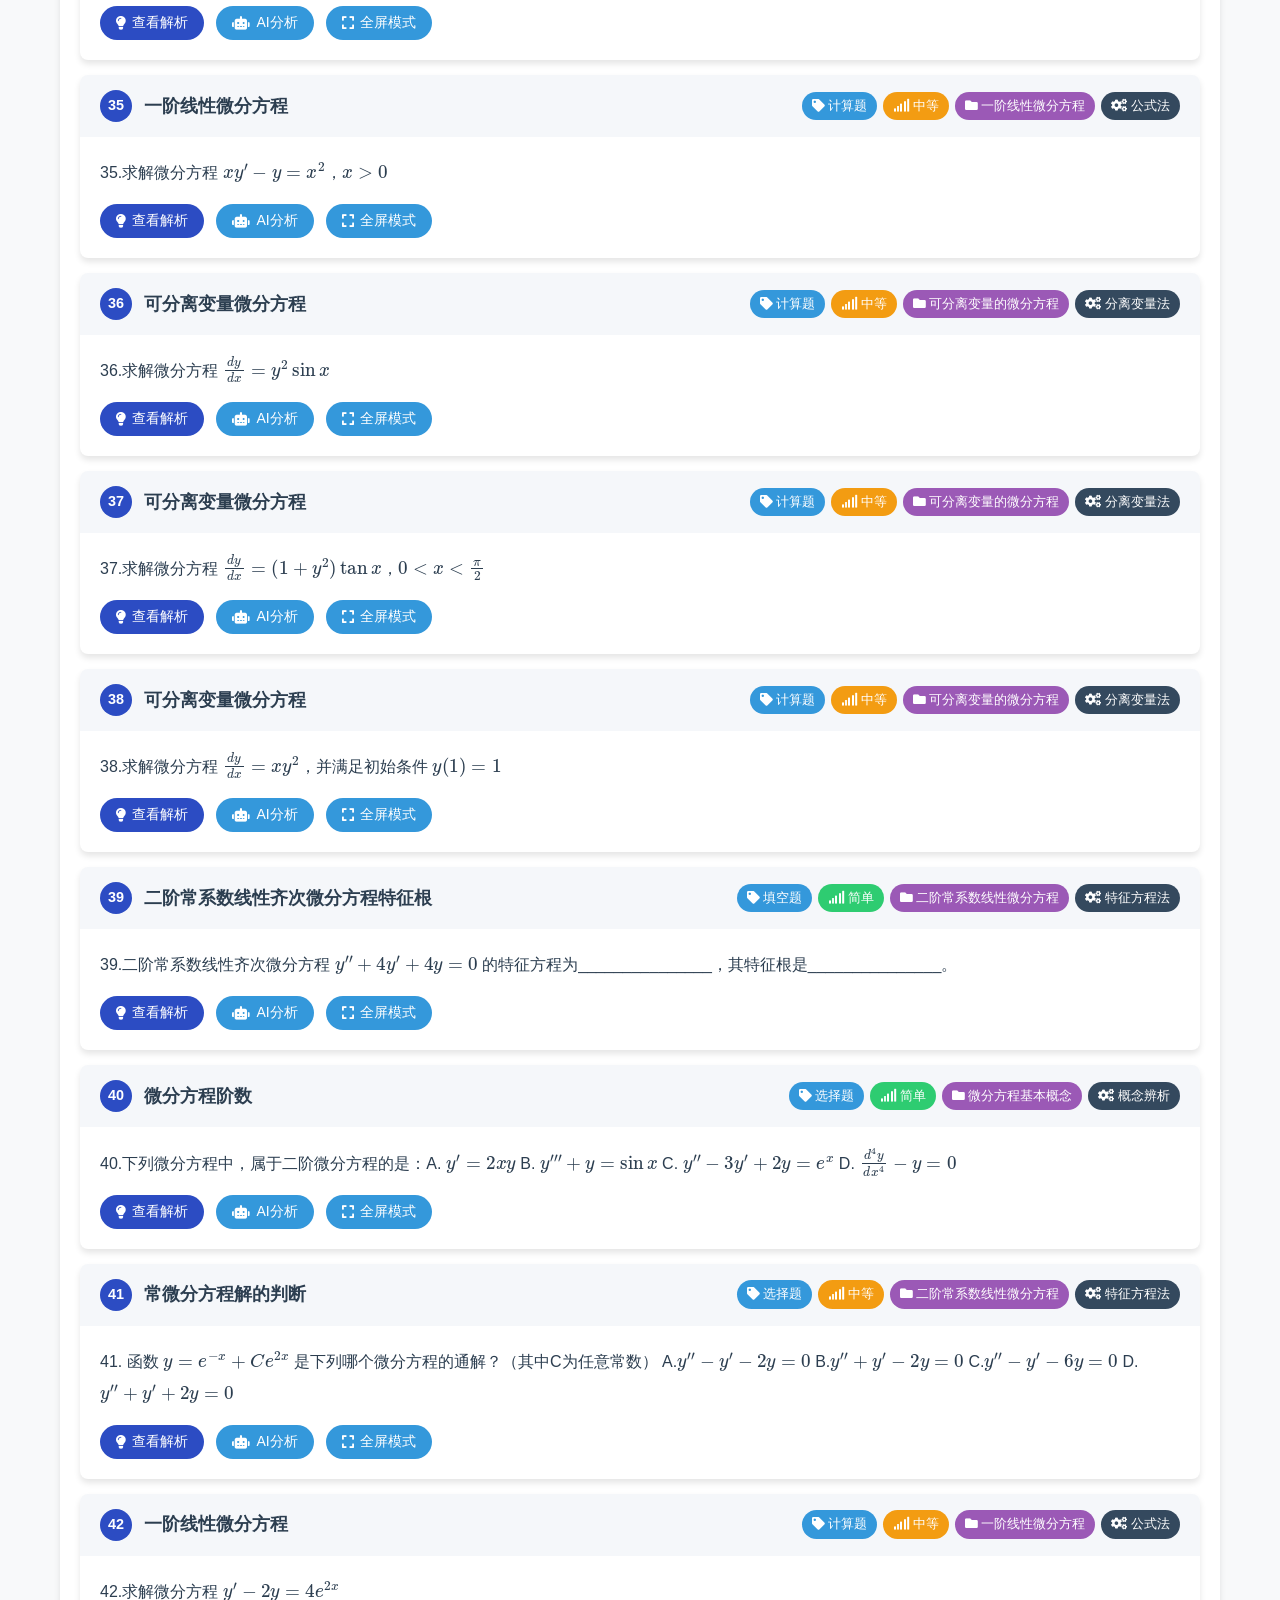
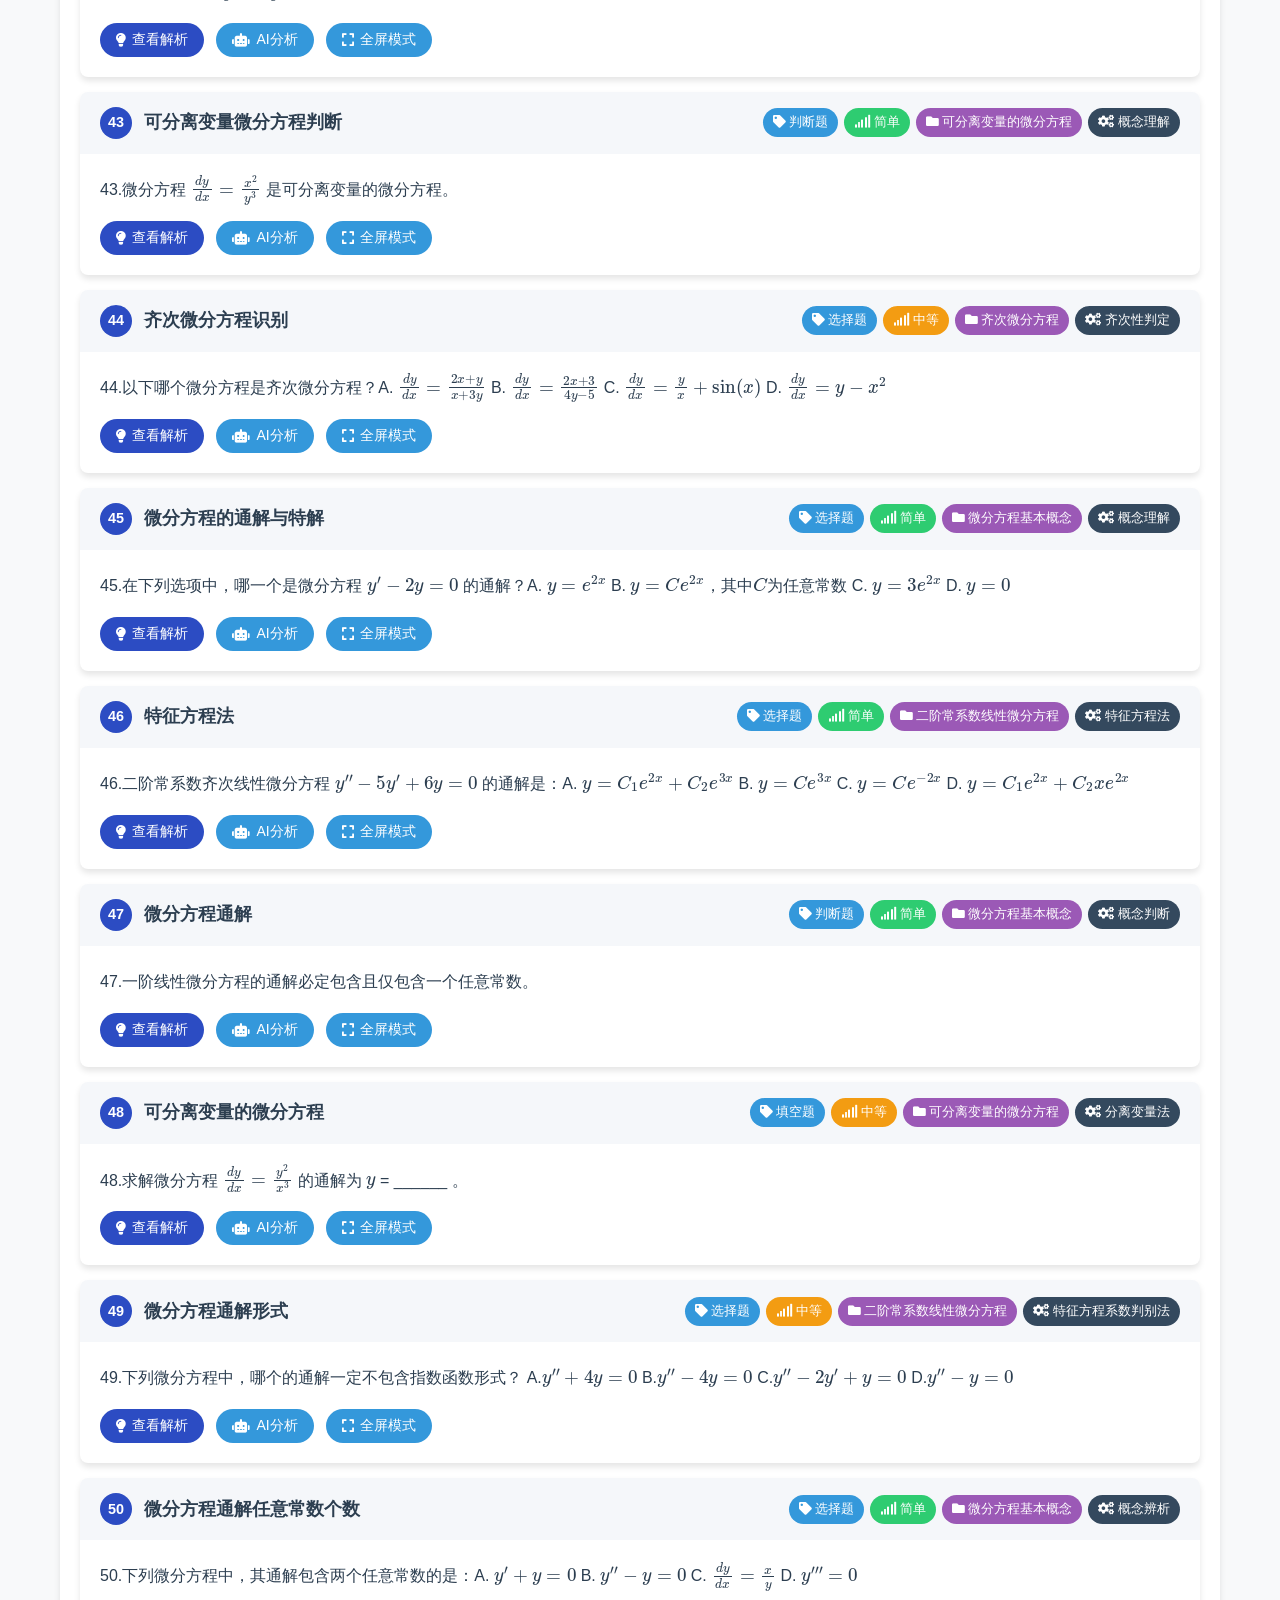
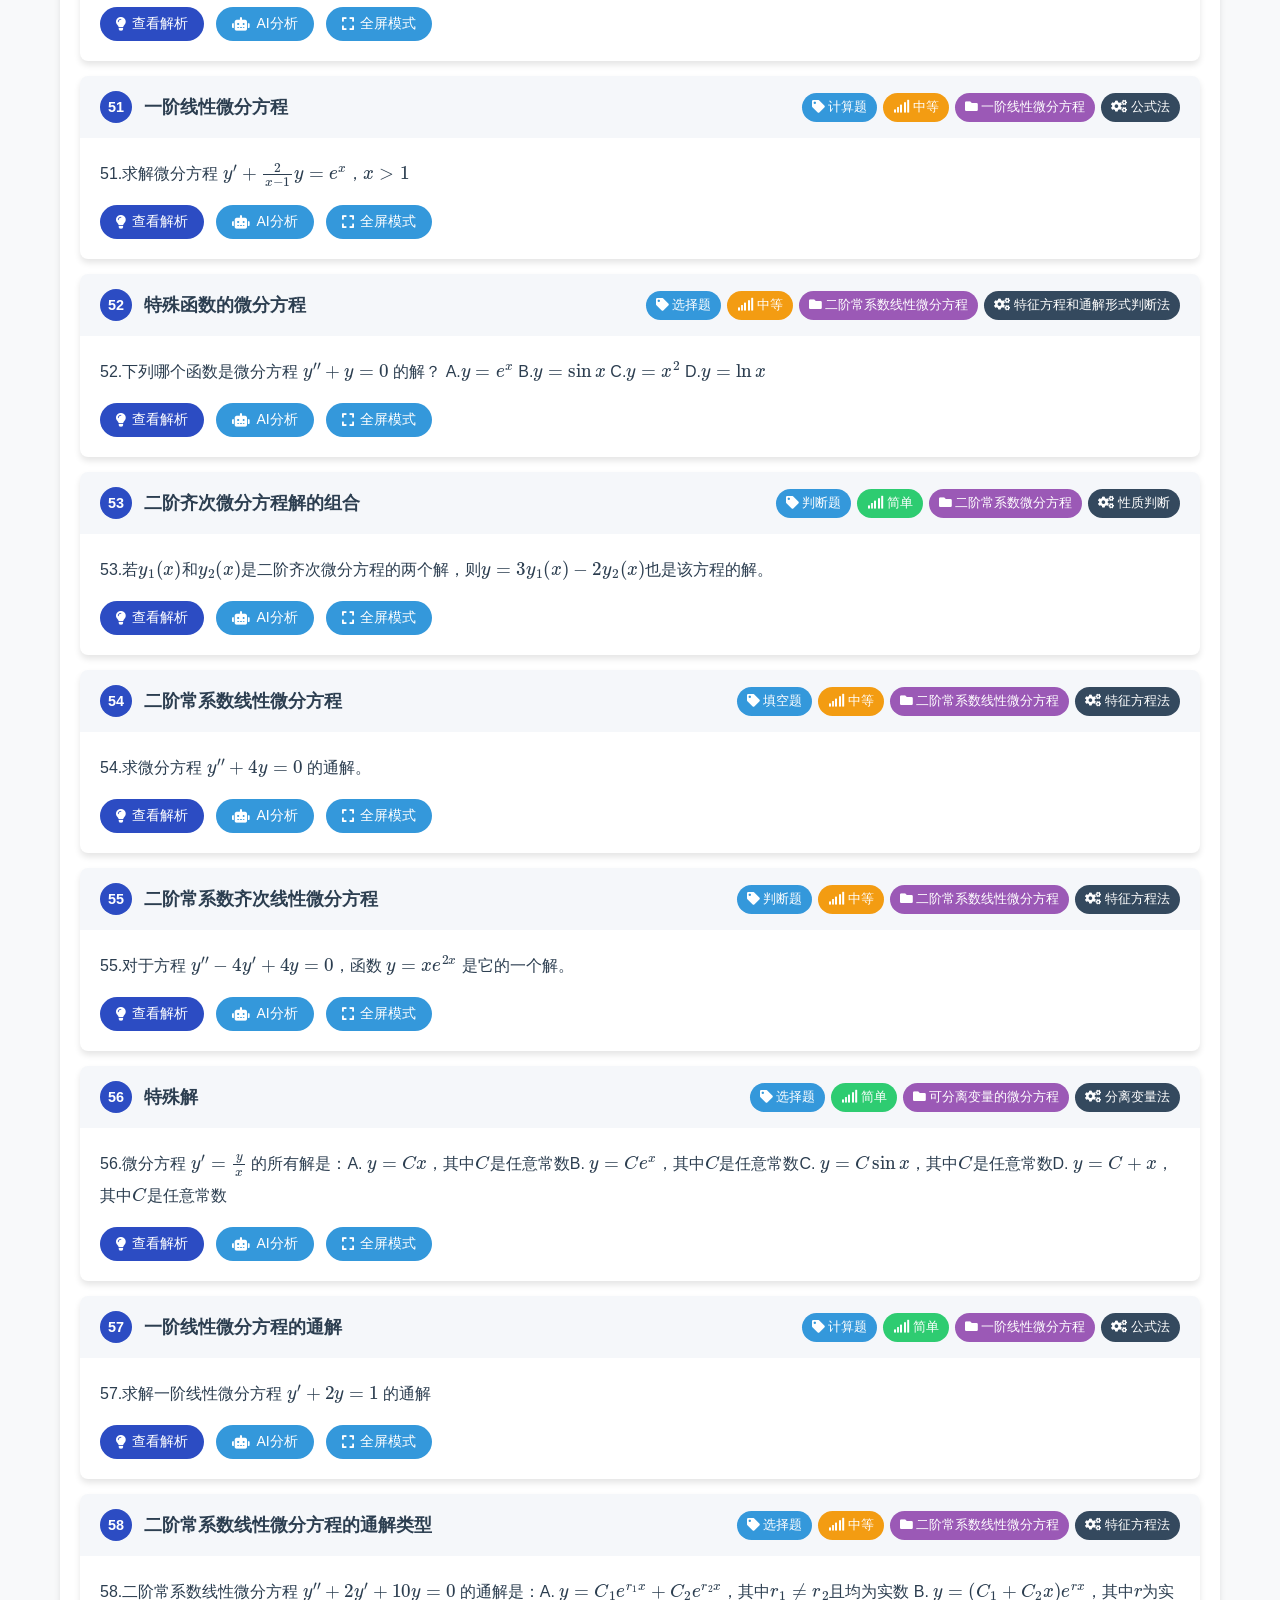
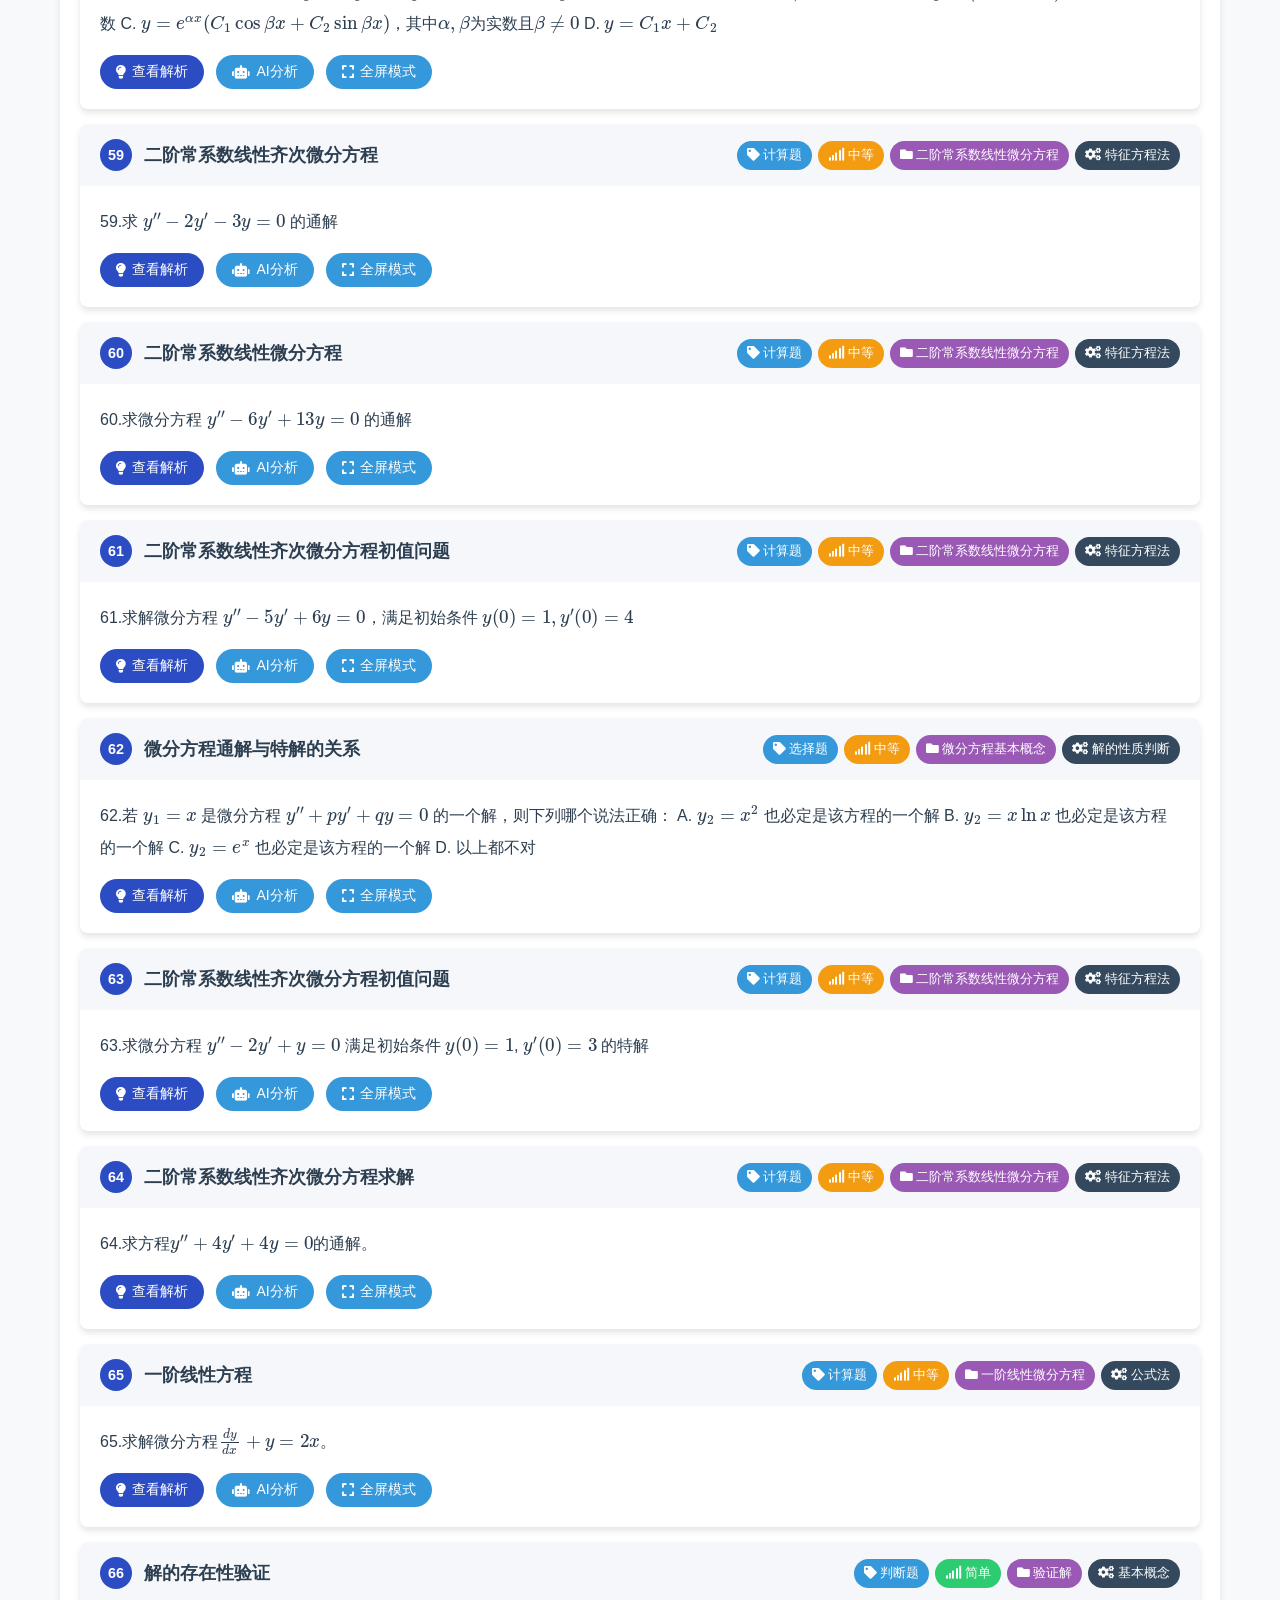
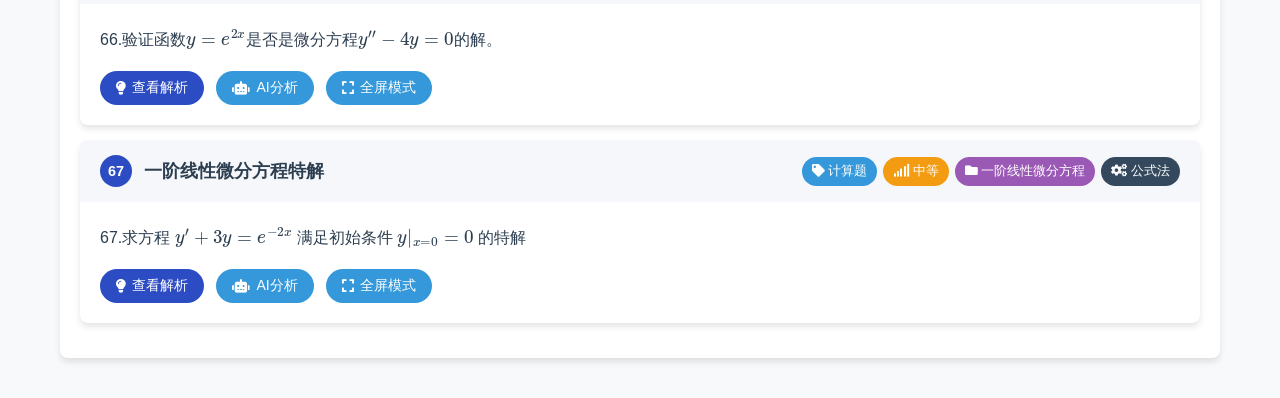
==== commit d76640a8: "feat: create differential equation learning page with interactive UI and AI assistance" ====
--- a/assets/differential-equation.html
+++ b/assets/differential-equation.html
@@ -3,13 +3,14 @@
 
 <head>
     <meta charset="UTF-8">
-    <meta http-equiv="Content-Type" content="text/html; charset=UTF-8">
     <meta name="viewport" content="width=device-width, initial-scale=1.0, maximum-scale=1.0, user-scalable=no">
     <title>微分方程知识点整理</title>
 
-    <!-- 样式定义 -->
+    <!-- 字体图标 -->
+    <link rel="stylesheet" href="fontawesome/css/all.min.css">
+
+    <!-- 主要样式 -->
     <style>
-        /* CSS变量定义 */
         :root {
             --primary-color: #2c4cc3;
             --secondary-color: #3498db;
@@ -27,581 +28,547 @@
             --transition-speed: 0.3s;
             --deepseek-primary: #3498db;
             --deepseek-secondary: #2980b9;
-            --deepseek-accent: #1abc9c;
-        }
-
-        /* 加载指示器样式 */
-        .loading-indicator {
-            position: fixed;
-            top: 0;
-            left: 0;
-            width: 100%;
-            height: 3px;
-            background: transparent;
-            z-index: 9999;
-        }
-
-        .loading-bar {
-            height: 100%;
-            width: 0;
-            background: #2c4cc3;
-            transition: width 0.3s ease;
         }
 
         /* 基础样式 */
+        * {
+            box-sizing: border-box;
+        }
+
         body {
             font-family: 'Microsoft YaHei', Arial, sans-serif;
-            line-height: 1.5;
-            color: #333;
-            background-color: #f8f9fa;
+            line-height: 1.6;
+            color: var(--text-color);
+            background-color: var(--bg-color);
             margin: 0;
-            padding: 20px;
-        }
-
-        /* 容器样式 */
+            padding: 0;
+        }
+
+        /* 容器 */
         .container {
             width: 100%;
             max-width: 1200px;
             margin: 0 auto;
-            padding: 0px;
-            box-sizing: border-box;
-        }
-
-        /* 导航栏样式 */
+            padding: 20px;
+        }
+
+        /* 简化的导航栏 */
         .navbar {
-            background: var(--primary-color);
-            color: white;
-            padding: 1px 0;
-            position: static !important;
-            top: auto !important;
+            background: none;
+            box-shadow: none;
+            border-bottom: 1px solid #eee;
+            padding: 10px 0;
+            position: relative;
+            top: 0;
+            z-index: 1;
+            background: white;
         }
 
         .navbar-container {
             display: flex;
             justify-content: space-between;
             align-items: center;
+            max-width: 1200px;
+            margin: 0 auto;
+            padding: 0 20px;
         }
 
         .navbar-brand {
             font-size: 1.5rem;
             font-weight: bold;
-            color: white;
+            color: #333;
             text-decoration: none;
         }
 
-        /* 主要内容 */
-        .main-content {
-            padding: 0.5px 0;
-        }
-
-        /* 知识点幻灯片样式 */
-        .slides-container {
-            position: relative;
-            width: 100%;
-            min-height: 520px;
-            margin-bottom: 10px;
-        }
-
-        .slide {
-            position: absolute;
-            top: 0;
-            left: 0;
-            width: 100%;
-            height: 100%;
-            display: flex;
-            justify-content: center;
-            align-items: center;
-            opacity: 0;
-            pointer-events: none;
-            transition: opacity var(--transition-speed) ease, transform var(--transition-speed) ease;
-            transform: translateY(30px);
-            z-index: 5;
-        }
-
-        .slide.active {
-            opacity: 1;
-            pointer-events: auto;
-            transform: translateY(0);
-            z-index: 10;
-        }
-
-        .slide-card {
-            background: white;
-            border-radius: 15px;
-            padding: 40px 30px 30px;
-            box-shadow: 0 10px 30px rgba(0, 0, 0, 0.1);
-            position: relative;
-            width: 90%;
-            margin: 0 auto;
-            max-width: 1000px;
-            transition: transform 0.3s ease, box-shadow 0.3s ease;
-            cursor: pointer;
-        }
-
-        .slide-card:hover {
-            transform: translateY(-5px);
-            box-shadow: 0 15px 40px rgba(0, 0, 0, 0.15);
-        }
-
-        .slide-number {
-            position: absolute;
-            top: -20px;
-            left: -15px;
-            width: 44px;
-            height: 44px;
-            background: var(--primary-color);
-            color: white;
-            border-radius: 50%;
-            display: flex;
-            align-items: center;
-            justify-content: center;
-            font-weight: bold;
-            font-size: 1.3rem;
-            box-shadow: 0 4px 10px rgba(44, 76, 195, 0.3);
-            z-index: 5;
-            border: 3px solid white;
-        }
-
-        .slide-header {
-            display: flex;
-            justify-content: space-between;
-            align-items: center;
-            margin-bottom: 16px;
-            padding-bottom: 10px;
-            border-bottom: 2px solid rgba(44, 76, 195, 0.2);
-            position: relative;
-        }
-
-        .slide-title {
-            font-size: 1.3rem;
+        .navbar-nav {
+            display: flex;
+            list-style: none;
+            margin: 0;
+            padding: 0;
+            gap: 20px;
+        }
+
+        .nav-link {
+            color: #666;
+            text-decoration: none;
+            font-weight: 500;
+            padding: 8px 16px;
+            border-radius: 20px;
+            transition: all 0.3s;
+        }
+
+        .nav-link:hover {
+            background-color: var(--light-gray);
             color: var(--primary-color);
-            position: relative;
-            margin: 0;
-            padding-left: 8px;
-            flex: 1;
-        }
-
-        .slide-content {
-            position: relative;
-            z-index: 1;
-            font-size: 0.95rem;
-        }
-
-        .circle-nav {
-            display: flex;
-            gap: 12px;
-            background: rgba(255, 255, 255, 0.9);
-            padding: 10px 20px;
-            border-radius: 30px;
-            box-shadow: 0 4px 15px rgba(0, 0, 0, 0.1);
-        }
-
-        .circle-num {
-            width: 36px;
-            height: 36px;
-            border-radius: 50%;
-            background: #e2e8f0;
-            color: #2c3e50;
-            display: flex;
-            align-items: center;
-            justify-content: center;
-            font-weight: 600;
-            cursor: pointer;
-            transition: all 0.3s ease;
-            font-size: 1rem;
-            box-shadow: 0 2px 5px rgba(0, 0, 0, 0.1);
-        }
-
-        .circle-num:hover {
-            transform: scale(1.1);
-            background: #d1e0f6;
-        }
-
-        .circle-num.active {
-            background: var(--primary-color);
-            color: white;
-            transform: scale(1.15);
-            box-shadow: 0 4px 8px rgba(44, 76, 195, 0.3);
-        }
-
-        /* 筛选器样式 */
-        .filter-section {
-            margin-bottom: 25px;
-            padding: 15px 20px;
-            background: white;
-            border-radius: var(--border-radius);
-            box-shadow: var(--card-shadow);
-        }
-
-        .filter-container {
-            display: flex;
-            flex-wrap: wrap;
-            gap: 10px;
-        }
-
-        .filter-btn {
-            padding: 8px 15px;
-            background: var(--light-gray);
-            border: none;
-            border-radius: 20px;
-            cursor: pointer;
-            transition: all var(--transition-speed);
-            font-size: 0.9rem;
-            display: flex;
-            align-items: center;
-        }
-
-        .filter-btn i {
-            margin-right: 5px;
-        }
-
-        .filter-btn.active {
-            background-color: var(--primary-color);
-            color: white;
-        }
-
-        /* 题目定位器样式 */
-        .locator-section {
-            margin-bottom: 20px;
-            padding: 15px 20px;
-            background: white;
-            border-radius: var(--border-radius);
-            box-shadow: var(--card-shadow);
-        }
-
-        .locator-title {
-            display: flex;
-            align-items: center;
-            margin-bottom: 12px;
-        }
-
-        .locator-title i {
-            margin-right: 10px;
-            color: var(--primary-color);
-        }
-
-        .locator-title h4 {
-            margin: 0;
-            font-size: 1.1rem;
-            color: var(--primary-color);
-        }
-
-        .locator-input-container {
-            display: flex;
-            gap: 10px;
-        }
-
-        .problem-number-input {
-            flex: 1;
-            padding: 10px 15px;
-            border: 1px solid #ddd;
-            border-radius: 6px;
-            font-size: 16px;
-        }
-
-        .locate-problem-btn {
-            padding: 10px 20px;
-            background: var(--primary-color);
-            color: white;
-            border: none;
-            border-radius: 6px;
-            cursor: pointer;
-            transition: background-color 0.3s;
-            display: flex;
-            align-items: center;
-        }
-
-        .locate-problem-btn:hover {
-            background-color: #1e3a8a;
-        }
-
-        .locate-problem-btn i {
-            margin-right: 8px;
-        }
-
-        /* 高亮样式 */
-        .problem-highlight {
-            animation: highlight-pulse 2s;
-        }
-
-        @keyframes highlight-pulse {
-            0% {
-                box-shadow: 0 0 0 0 rgba(44, 76, 195, 0.7);
-            }
-
-            70% {
-                box-shadow: 0 0 0 15px rgba(44, 76, 195, 0);
-            }
-
-            100% {
-                box-shadow: 0 0 0 0 rgba(44, 76, 195, 0);
-            }
-        }
-
-        /* 习题样式 */
-        .exercise-item {
-            margin-bottom: 15px;
-            border-radius: var(--border-radius);
-            background: white;
-            box-shadow: var(--card-shadow);
-            transition: box-shadow var(--transition-speed);
-            overflow: visible !important;
-        }
-
-        .exercise-item:hover {
-            box-shadow: 0 10px 15px rgba(0, 0, 0, 0.1);
-        }
-
-        .exercise-header {
-            padding: 15px 20px;
-            background: var(--light-gray);
-            display: flex;
-            align-items: center;
-            justify-content: space-between;
-            border-bottom: 1px solid var(--border-color);
-            flex-wrap: nowrap;
-        }
-
-        .exercise-title-wrapper {
-            display: flex;
-            align-items: center;
-            gap: 3px;
-        }
-
-        .exercise-number {
-            background: var(--primary-color);
-            color: white;
-            width: 35px;
-            height: 35px;
-            border-radius: 50%;
-            display: flex;
-            align-items: center;
-            justify-content: center;
-            font-weight: bold;
-            font-size: 0.9rem;
-        }
-
-        .exercise-title {
-            font-size: 1.2rem;
-            margin: 0;
-            color: var(--text-color);
-        }
-
-        .exercise-meta {
-            display: inline-flex !important;
-            align-items: center !important;
-            gap: 3px !important;
-            flex-wrap: nowrap !important;
-            white-space: nowrap !important;
-            overflow-x: auto !important;
-            width: auto !important;
-            scrollbar-width: none !important;
-        }
-
-        .exercise-meta::-webkit-scrollbar {
-            display: none !important;
-        }
-
-        .exercise-type,
-        .exercise-difficulty,
-        .exercise-category,
-        .exercise-method {
-            display: inline-block !important;
-            padding: 2px 5px !important;
-            margin-right: 3px !important;
-            font-size: 0.75rem !important;
-            white-space: nowrap !important;
-            flex-shrink: 0 !important;
-            border-radius: 4px !important;
-            font-weight: 600 !important;
-        }
-
-        .exercise-type {
-            background: var(--secondary-color);
-            color: white;
-        }
-
-        .exercise-difficulty {
-            background-color: var(--warning-color);
-            color: #333;
-        }
-
-        .exercise-difficulty.easy {
-            background-color: #2ecc71;
-            color: white;
-        }
-
-        .exercise-difficulty.medium {
-            background-color: #f39c12;
-            color: white;
-        }
-
-        .exercise-difficulty.hard {
-            background-color: var(--accent-color);
-            color: white;
-        }
-
-        .exercise-category {
-            background-color: var(--info-color);
-            color: white;
-        }
-
-        .exercise-method {
-            background-color: var(--success-color);
-            color: white;
-        }
-
-        .exercise-content {
-            padding-top: -80px;
-            padding-bottom: 10px;
-            
-            
-            white-space: pre-wrap;
-
-        }
-
-
-        
-        .exercise-question{
-
-            line-height:1;       
-            background: var(--light-gray);
-            border-radius: var(--border-radius);
-           
-        }
-
-        .solution-content {
-            line-height: 1.5;
-            padding: 10px 15px;
-            background: var(--light-gray);
-            border-radius: var(--border-radius);
-            margin: 10px 0;
-        }
-
-        /* 解析按钮样式 */
-        .solution-toggle {
-            display: inline-flex;
-            align-items: center;
-            padding: 8px 16px;
+        }
+
+        /* 导出PDF按钮 */
+        .export-pdf-nav-btn {
+            padding: 8px 20px;
             background: var(--primary-color);
             color: white;
             border: none;
             border-radius: 20px;
             cursor: pointer;
             font-size: 14px;
+            transition: all 0.3s;
+        }
+
+        .export-pdf-nav-btn:hover {
+            background-color: #1e3a8a;
+            transform: translateY(-2px);
+        }
+
+        /* 节段样式 */
+        .section {
+            background: white;
+            border-radius: var(--border-radius);
+            box-shadow: var(--card-shadow);
+            padding: 20px;
+            margin-bottom: 20px;
+        }
+
+        .section-title {
+            color: #333;
+            font-size: 1.3rem;
+            margin: 0 0 15px 0;
+            display: flex;
+            align-items: center;
+            justify-content: space-between;
+        }
+
+        .section-title i {
+            margin-right: 8px;
+            color: #555;
+        }
+
+        /* 知识点幻灯片样式 - 简化版 */
+        .slides-container {
+            position: relative;
+            width: 100%;
+            min-height: 520px;
+            margin-bottom: 20px;
+        }
+
+        .slide {
+            position: absolute;
+            top: 0;
+            left: 0;
+            width: 100%;
+            opacity: 0;
+            pointer-events: none;
+            transition: opacity 0.3s ease;
+        }
+
+        .slide.active {
+            opacity: 1;
+            pointer-events: auto;
+        }
+
+        .slide-card {
+            background: white;
+            border-radius: 12px;
+            padding: 30px;
+            box-shadow: 0 6px 20px rgba(0, 0, 0, 0.08);
+            position: relative;
+            width: 95%;
+            margin: 0 auto;
+            max-width: 1000px;
+            cursor: pointer;
+            transition: transform 0.3s ease;
+        }
+
+        .slide-card:hover {
+            transform: translateY(-3px);
+            box-shadow: 0 8px 25px rgba(0, 0, 0, 0.1);
+        }
+
+        .slide-number {
+            position: absolute;
+            top: -15px;
+            left: -10px;
+            width: 40px;
+            height: 40px;
+            background: var(--primary-color);
+            color: white;
+            border-radius: 50%;
+            display: flex;
+            align-items: center;
+            justify-content: center;
+            font-weight: bold;
+            font-size: 1.2rem;
+            box-shadow: 0 3px 8px rgba(44, 76, 195, 0.3);
+            border: 3px solid white;
+        }
+
+        .slide-header {
+            display: flex;
+            justify-content: space-between;
+            align-items: center;
+            margin-bottom: 20px;
+            padding-bottom: 15px;
+            border-bottom: 1px solid #eee;
+        }
+
+        .slide-title {
+            font-size: 1.4rem;
+            color: var(--primary-color);
+            margin: 0;
+        }
+
+        .slide-content {
+            font-size: 1rem;
+            line-height: 1.8;
+        }
+
+        /* 圆形导航 - 简化版 */
+        .circle-nav {
+            display: flex;
+            gap: 8px;
+            background: rgba(255, 255, 255, 0.9);
+            padding: 8px 15px;
+            border-radius: 25px;
+            box-shadow: 0 2px 8px rgba(0, 0, 0, 0.08);
+        }
+
+        .circle-num {
+            width: 32px;
+            height: 32px;
+            border-radius: 50%;
+            background: #f0f0f0;
+            color: #666;
+            display: flex;
+            align-items: center;
+            justify-content: center;
+            font-weight: 600;
+            cursor: pointer;
+            transition: all 0.3s;
+            font-size: 0.9rem;
+        }
+
+        .circle-num:hover {
+            transform: scale(1.1);
+            background: #e0e0e0;
+        }
+
+        .circle-num.active {
+            background: var(--primary-color);
+            color: white;
+            transform: scale(1.1);
+        }
+
+        /* 筛选器 - 简化版 */
+        .filter-section {
+            margin-bottom: 20px;
+        }
+
+        .filter-container {
+            display: flex;
+            flex-wrap: wrap;
+            gap: 8px;
+        }
+
+        .filter-btn {
+            padding: 8px 16px;
+            background: var(--light-gray);
+            border: none;
+            border-radius: 20px;
+            cursor: pointer;
+            transition: all 0.3s;
+            font-size: 0.9rem;
+            display: flex;
+            align-items: center;
+            gap: 5px;
+        }
+
+        .filter-btn:hover {
+            background: #e0e0e0;
+        }
+
+        .filter-btn.active {
+            background: var(--primary-color);
+            color: white;
+        }
+
+        .filter-btn .count {
+            font-size: 0.85rem;
+            opacity: 0.8;
+        }
+
+        /* 题目定位器 - 简化版 */
+        .locator-section {
+            margin-bottom: 20px;
+            padding: 15px;
+            background: white;
+            border-radius: var(--border-radius);
+            box-shadow: var(--card-shadow);
+        }
+
+        .locator-title {
+            display: flex;
+            align-items: center;
+            margin-bottom: 12px;
+            color: var(--primary-color);
+            font-size: 1.1rem;
+        }
+
+        .locator-title i {
+            margin-right: 8px;
+        }
+
+        .locator-input-container {
+            display: flex;
+            gap: 10px;
+        }
+
+        .problem-number-input {
+            flex: 1;
+            padding: 10px 15px;
+            border: 1px solid #ddd;
+            border-radius: 8px;
+            font-size: 16px;
+            transition: border-color 0.3s;
+        }
+
+        .problem-number-input:focus {
+            border-color: var(--primary-color);
+            outline: none;
+        }
+
+        .locate-problem-btn {
+            padding: 10px 20px;
+            background: var(--primary-color);
+            color: white;
+            border: none;
+            border-radius: 8px;
+            cursor: pointer;
+            transition: all 0.3s;
+        }
+
+        .locate-problem-btn:hover {
+            background-color: #1e3a8a;
+        }
+
+        /* 习题项目 - 简化版 */
+        .exercise-item {
+            margin-bottom: 15px;
+            border-radius: var(--border-radius);
+            background: white;
+            box-shadow: var(--card-shadow);
+            transition: all 0.3s;
+            overflow: hidden;
+        }
+
+        .exercise-item:hover {
+            box-shadow: 0 6px 12px rgba(0, 0, 0, 0.1);
+            transform: translateY(-2px);
+        }
+
+        .exercise-item.highlight {
+            animation: highlight-pulse 2s;
+        }
+
+        @keyframes highlight-pulse {
+            0% {
+                box-shadow: 0 0 0 0 rgba(44, 76, 195, 0.7);
+            }
+
+            70% {
+                box-shadow: 0 0 0 15px rgba(44, 76, 195, 0);
+            }
+
+            100% {
+                box-shadow: 0 0 0 0 rgba(44, 76, 195, 0);
+            }
+        }
+
+        .exercise-header {
+            padding: 15px 20px;
+            background: var(--light-gray);
+            display: flex;
+            align-items: center;
+            justify-content: space-between;
+            flex-wrap: wrap;
+            gap: 10px;
+        }
+
+        .exercise-title-wrapper {
+            display: flex;
+            align-items: center;
+            gap: 12px;
+        }
+
+        .exercise-number {
+            background: var(--primary-color);
+            color: white;
+            width: 32px;
+            height: 32px;
+            border-radius: 50%;
+            display: flex;
+            align-items: center;
+            justify-content: center;
+            font-weight: bold;
+            font-size: 0.9rem;
+        }
+
+        .exercise-title {
+            font-size: 1.1rem;
+            margin: 0;
+            color: var(--text-color);
+        }
+
+        .exercise-meta {
+            display: flex;
+            gap: 6px;
+            flex-wrap: wrap;
+        }
+
+        .exercise-type,
+        .exercise-difficulty,
+        .exercise-category,
+        .exercise-method {
+            padding: 4px 10px;
+            border-radius: 15px;
+            font-size: 0.8rem;
+            white-space: nowrap;
+        }
+
+        .exercise-type {
+            background: var(--secondary-color);
+            color: white;
+        }
+
+        .exercise-difficulty.easy {
+            background: var(--success-color);
+            color: white;
+        }
+
+        .exercise-difficulty.medium {
+            background: var(--warning-color);
+            color: white;
+        }
+
+        .exercise-difficulty.hard {
+            background: var(--accent-color);
+            color: white;
+        }
+
+        .exercise-category {
+            background: var(--info-color);
+            color: white;
+        }
+
+        .exercise-method {
+            background: #34495e;
+            color: white;
+        }
+
+        .exercise-content {
+            padding: 20px;
+        }
+
+        .exercise-question {
+            line-height: 2;
+            margin-bottom: 15px;
+        }
+
+        /* 按钮样式 - 简化版 */
+        .btn {
+            display: inline-flex;
+            align-items: center;
+            padding: 8px 16px;
+            border: none;
+            border-radius: 20px;
+            cursor: pointer;
+            font-size: 14px;
             font-weight: 500;
-            margin: 10px 0;
-            transition: background-color 0.3s ease;
+            margin-right: 8px;
+            transition: all 0.3s;
+            gap: 6px;
+        }
+
+        .solution-toggle {
+            background: var(--primary-color);
+            color: white;
         }
 
         .solution-toggle:hover {
             background-color: #1e3a8a;
-        }
-
-        .solution-toggle i {
-            margin-right: 8px;
-            font-size: 16px;
-        }
-
-        /* 解析内容样式 */
+            transform: translateY(-1px);
+        }
+
+        .ai-analysis-btn {
+            background: var(--deepseek-primary);
+            color: white;
+        }
+
+        .ai-analysis-btn:hover {
+            background-color: var(--deepseek-secondary);
+            transform: translateY(-1px);
+        }
+
+        .fullscreen-btn {
+            background: #3498db;
+            color: white;
+        }
+
+        .fullscreen-btn:hover {
+            background-color: #2980b9;
+            transform: translateY(-1px);
+        }
+
+        /* 解析内容 - 简化版 */
         .solution-content {
             display: none;
-            opacity: 0;
-            transition: opacity 0.3s ease;
-            margin-top: 15px;
-            background: #fff;
-            border-radius: 8px;
-            box-shadow: 0 2px 4px rgba(0, 0, 0, 0.1);
-            max-height: none !important;
-            overflow: visible !important;
+            margin-top: 20px;
+            padding: 20px;
+            background: #f8f9fa;
+            border-radius: var(--border-radius);
+            border-left: 3px solid var(--primary-color);
         }
 
         .solution-content.show {
-            display: block !important;
-            opacity: 1;
-        }
-
-        .explanation-content {
-            font-family: 'Microsoft YaHei', Arial, sans-serif;
-            background: var(--light-gray);
-            border: 1px solid #e2e8f0;
-            border-left: 4px solid var(--primary-color);
-            border-radius: 0 0 var(--border-radius) var(--border-radius);
-            padding: 1.2em;
-            margin: 0;
-        }
-
-        .explanation-content p {
-            font-family: 'Microsoft YaHei', Arial, sans-serif;
-            line-height: 1.5 !important;
-            margin: 0 0 1em 0 !important;
-            padding: 0;
-            text-align: left;
-        }
-
-        .explanation-content p:last-child {
-            margin-bottom: 0 !important;
+            display: block;
+        }
+
+        .solution-section {
+            margin-top: 20px;
         }
 
         .explanation,
         .answer {
-            font-family: 'Microsoft YaHei', Arial, sans-serif;
-            margin: 1.5em 0;
-            padding: 0;
-            background: transparent;
-            border-radius: var(--border-radius);
+            margin: 15px 0;
         }
 
         .explanation h4,
         .answer h4 {
             color: var(--primary-color);
-            margin: 0;
-            padding: 0.6em 1em;
-            font-family: 'Microsoft YaHei', Arial, sans-serif;
+            margin: 0 0 10px 0;
             display: flex;
             align-items: center;
-            background: #eaeff9;
-            border-radius: var(--border-radius) var(--border-radius) 0 0;
-            border-left: 4px solid var(--primary-color);
-            font-size: 1.1em;
+            font-size: 1.1rem;
         }
 
         .explanation h4 i,
         .answer h4 i {
-            margin-right: 0.5em;
-        }
-
-        /* AI分析按钮样式 */
-        .ai-analysis-btn {
-            display: inline-flex;
-            align-items: center;
-            padding: 6px 14px;
-            background: var(--deepseek-primary);
-            color: white;
-            border: none;
-            border-radius: 20px;
-            cursor: pointer;
-            font-size: 13px;
-            font-weight: 500;
-            margin-left: 5px;
-            transition: background-color 0.3s ease;
-        }
-
-        .ai-analysis-btn:hover {
-            background-color: var(--deepseek-secondary);
-        }
-
-        .ai-analysis-btn i {
-            margin-right: 6px;
-        }
-
-        /* 全局DeepSeek查询框 */
+            margin-right: 8px;
+        }
+
+        .explanation-content {
+            line-height: 1.8;
+            padding: 15px;
+            background: white;
+            border-radius: var(--border-radius);
+            white-space: pre-wrap;
+        }
+
+        /* 全局AI查询 - 简化版 */
         .global-deepseek-container {
             background: white;
             padding: 20px;
-            border-radius: 8px;
-            box-shadow: 0 4px 6px rgba(0, 0, 0, 0.1);
-            margin-bottom: 30px;
+            border-radius: var(--border-radius);
+            box-shadow: var(--card-shadow);
+            margin-bottom: 20px;
         }
 
         .global-deepseek-title {
@@ -609,32 +576,35 @@
             align-items: center;
             margin-bottom: 15px;
             color: var(--deepseek-primary);
+            font-size: 1.2rem;
         }
 
         .global-deepseek-title i {
             margin-right: 10px;
-            font-size: 1.5rem;
-        }
-
-        .global-deepseek-title h3 {
-            margin: 0;
-        }
-
-        .global-deepseek-input-container {
+        }
+
+        .api-key-section {
+            margin-bottom: 15px;
+            padding-bottom: 15px;
+            border-bottom: 1px dashed #ddd;
+        }
+
+        .api-key-input-container {
             display: flex;
             gap: 10px;
-        }
-
-        .global-deepseek-input {
+            margin-bottom: 8px;
+        }
+
+        .deepseek-api-key {
             flex: 1;
-            padding: 12px 15px;
+            padding: 10px 15px;
             border: 2px solid #ddd;
             border-radius: 8px;
             font-size: 16px;
             transition: border-color 0.3s;
         }
 
-        .global-deepseek-input:focus {
+        .deepseek-api-key:focus {
             border-color: var(--deepseek-primary);
             outline: none;
         }
@@ -647,52 +617,23 @@
             border-radius: 8px;
             cursor: pointer;
             font-weight: 500;
-            transition: background-color 0.3s;
+            transition: all 0.3s;
             display: flex;
             align-items: center;
+            gap: 8px;
         }
 
         .global-deepseek-btn:hover {
             background-color: var(--deepseek-secondary);
-        }
-
-        .global-deepseek-btn i {
-            margin-right: 8px;
-        }
-
-        /* API密钥相关样式 */
-        .api-key-section {
-            margin-bottom: 15px;
-            padding-bottom: 15px;
-            border-bottom: 1px dashed #ddd;
-        }
-
-        .api-key-input-container {
-            display: flex;
-            gap: 10px;
-            margin-bottom: 5px;
-        }
-
-        .deepseek-api-key {
-            flex: 1;
-            padding: 12px 15px;
-            border: 2px solid #ddd;
-            border-radius: 8px;
-            font-size: 16px;
-            transition: border-color 0.3s;
-        }
-
-        .deepseek-api-key:focus {
-            border-color: var(--deepseek-primary);
-            outline: none;
+            transform: translateY(-1px);
         }
 
         .api-key-status {
             display: flex;
             justify-content: space-between;
             align-items: center;
-            font-style: italic;
-            color: #777;
+            font-size: 0.9rem;
+            color: #666;
         }
 
         .text-button {
@@ -709,14 +650,33 @@
         }
 
         .api-key-valid {
-            color: green;
+            color: var(--success-color);
         }
 
         .api-key-invalid {
-            color: red;
-        }
-
-        /* DeepSeek AI Chat模态框样式 */
+            color: var(--accent-color);
+        }
+
+        .global-deepseek-input-container {
+            display: flex;
+            gap: 10px;
+        }
+
+        .global-deepseek-input {
+            flex: 1;
+            padding: 10px 15px;
+            border: 2px solid #ddd;
+            border-radius: 8px;
+            font-size: 16px;
+            transition: border-color 0.3s;
+        }
+
+        .global-deepseek-input:focus {
+            border-color: var(--deepseek-primary);
+            outline: none;
+        }
+
+        /* DeepSeek模态框 - 简化版 */
         .deepseek-modal {
             display: none;
             position: fixed;
@@ -726,7 +686,6 @@
             height: 100%;
             background-color: rgba(0, 0, 0, 0.5);
             z-index: 2000;
-            overflow: auto;
             animation: fadeIn 0.3s;
         }
 
@@ -745,7 +704,6 @@
             overflow: hidden;
             display: flex;
             flex-direction: column;
-            position: relative;
             box-shadow: 0 10px 25px rgba(0, 0, 0, 0.2);
             animation: slideUp 0.4s;
         }
@@ -760,7 +718,7 @@
         }
 
         .deepseek-modal-title {
-            font-size: 1.2rem;
+            font-size: 1.1rem;
             font-weight: bold;
             margin: 0;
         }
@@ -772,40 +730,37 @@
             font-size: 1.5rem;
             cursor: pointer;
             padding: 0;
-            transition: transform 0.3s;
+            width: 30px;
+            height: 30px;
+            display: flex;
+            align-items: center;
+            justify-content: center;
+            border-radius: 50%;
+            transition: all 0.3s;
         }
 
         .deepseek-modal-close:hover {
-            transform: scale(1.1);
-        }
-
-        .deepseek-modal-body {
-            flex: 1;
-            display: flex;
-            flex-direction: column;
-            padding: 20px;
-            overflow: hidden;
+            background: rgba(255, 255, 255, 0.2);
         }
 
         .deepseek-chat-container {
             flex: 1;
             overflow-y: auto;
-            padding: 10px;
+            padding: 20px;
             background: #f8f9fa;
-            border-radius: 8px;
-            margin-bottom: 15px;
         }
 
         .deepseek-chat-message {
             margin-bottom: 15px;
-            max-width: 90%;
+            max-width: 85%;
+            animation: fadeIn 0.3s;
         }
 
         .deepseek-chat-user {
             margin-left: auto;
             background: #dcf8c6;
             padding: 10px 15px;
-            border-radius: 18px 18px 0 18px;
+            border-radius: 18px 18px 4px 18px;
             box-shadow: 0 1px 2px rgba(0, 0, 0, 0.1);
         }
 
@@ -813,7 +768,7 @@
             margin-right: auto;
             background: white;
             padding: 10px 15px;
-            border-radius: 18px 18px 18px 0;
+            border-radius: 18px 18px 18px 4px;
             box-shadow: 0 1px 2px rgba(0, 0, 0, 0.1);
             border-left: 3px solid var(--deepseek-primary);
         }
@@ -821,13 +776,16 @@
         .deepseek-chat-input-container {
             display: flex;
             gap: 10px;
+            padding: 15px 20px;
+            background: white;
+            border-top: 1px solid #eee;
         }
 
         .deepseek-chat-input {
             flex: 1;
-            padding: 12px;
+            padding: 10px 15px;
             border: 2px solid #ddd;
-            border-radius: 24px;
+            border-radius: 25px;
             font-size: 16px;
             transition: border-color 0.3s;
         }
@@ -842,75 +800,296 @@
             background: var(--deepseek-primary);
             color: white;
             border: none;
-            border-radius: 24px;
+            border-radius: 25px;
             cursor: pointer;
-            font-weight: bold;
-            transition: background-color 0.3s;
+            font-weight: 500;
+            transition: all 0.3s;
         }
 
         .deepseek-chat-send:hover {
             background-color: var(--deepseek-secondary);
-        }
-
-        /* 返回顶部按钮样式 */
-        .scroll-to-top {
+            transform: scale(1.05);
+        }
+
+        /* 全屏模式 - 新增逐行显示功能 */
+        .fullscreen-overlay {
+            display: none;
             position: fixed;
-            bottom: 30px;
-            right: 30px;
-            width: 50px;
-            height: 50px;
+            top: 0;
+            left: 0;
+            width: 100%;
+            height: 100%;
+            background: white;
+            z-index: 9999;
+            overflow: hidden;
+            flex-direction: column;
+        }
+
+        .fullscreen-overlay.show {
+            display: flex;
+        }
+
+        .fullscreen-header {
+            display: flex;
+            justify-content: space-between;
+            align-items: center;
+            padding: 15px 20px;
+            background: var(--primary-color);
+            color: white;
+            box-shadow: 0 2px 10px rgba(0, 0, 0, 0.1);
+        }
+
+        .fullscreen-title {
+            font-size: 1.3rem;
+            font-weight: bold;
+        }
+
+        .fullscreen-controls {
+            display: flex;
+            gap: 10px;
+        }
+
+        .fullscreen-control-btn {
+            background: rgba(255, 255, 255, 0.2);
+            border: none;
+            color: white;
+            padding: 8px 16px;
+            border-radius: 20px;
+            cursor: pointer;
+            display: flex;
+            align-items: center;
+            gap: 6px;
+            font-size: 14px;
+            transition: all 0.3s;
+        }
+
+        .fullscreen-control-btn:hover {
+            background: rgba(255, 255, 255, 0.3);
+            transform: scale(1.05);
+        }
+
+        .fullscreen-content {
+            flex: 1;
+            overflow-y: auto;
+            padding: 20px;
+            cursor: pointer;
+        }
+
+        .fullscreen-exercise {
+            background: white;
+            border-radius: 12px;
+            padding: 30px;
+            max-width: 1000px;
+            margin: 0 auto;
+            box-shadow: 0 4px 10px rgba(0, 0, 0, 0.1);
+        }
+
+        .fullscreen-exercise .exercise-header {
+            background: none;
+            padding: 0 0 20px 0;
+            margin-bottom: 20px;
+            border-bottom: 2px solid #eee;
+        }
+
+        .fullscreen-exercise .exercise-question {
+            font-size: 1.2rem;
+            line-height: 2;
+            padding: 20px;
+            background: #f8f9fa;
+            margin: 20px 0;
+        }
+
+        /* 逐行显示解析样式 */
+        .fullscreen-solution-container {
+            display: none;
+            margin-top: 20px;
+            padding: 20px;
+            background: #f8f9fa;
+            border-radius: 8px;
+            cursor: pointer;
+            position: relative;
+            min-height: 200px;
+            user-select: none;
+        }
+
+        .fullscreen-solution-container:hover {
+            background: #f0f5ff;
+        }
+
+        #fullscreen-solution-lines {
+            min-height: 100px;
+        }
+
+        .fullscreen-solution-line {
+            display: none;
+            margin-bottom: 15px;
+            padding: 15px 20px;
+            border-radius: 6px;
+            background: white;
+            box-shadow: 0 2px 5px rgba(0, 0, 0, 0.08);
+            animation: slideInLeft 0.5s ease-out;
+            border-left: 4px solid var(--primary-color);
+            line-height: 1.8;
+            font-size: 1.05rem;
+        }
+
+        @keyframes slideInLeft {
+            from {
+                opacity: 0;
+                transform: translateX(-30px);
+            }
+
+            to {
+                opacity: 1;
+                transform: translateX(0);
+            }
+        }
+
+        .fullscreen-click-hint {
+            text-align: center;
+            color: #666;
+            font-style: italic;
+            margin: 15px 0;
+            padding: 12px 20px;
+            background: rgba(44, 76, 195, 0.08);
+            border-radius: 8px;
+            font-size: 0.95rem;
+            animation: pulse 2s infinite;
+        }
+
+        @keyframes pulse {
+
+            0%,
+            100% {
+                opacity: 0.8;
+            }
+
+            50% {
+                opacity: 1;
+            }
+        }
+
+        .fullscreen-progress {
+            display: flex;
+            align-items: center;
+            margin-top: 25px;
+            font-size: 0.9rem;
+            color: #666;
+            background: white;
+            padding: 12px 15px;
+            border-radius: 8px;
+            box-shadow: 0 1px 3px rgba(0, 0, 0, 0.05);
+        }
+
+        .fullscreen-progress-bar {
+            flex: 1;
+            height: 8px;
+            background: #e0e0e0;
+            margin: 0 15px;
+            border-radius: 4px;
+            overflow: hidden;
+            position: relative;
+        }
+
+        .fullscreen-progress-fill {
+            height: 100%;
+            background: linear-gradient(90deg, var(--primary-color), var(--secondary-color));
+            width: 0%;
+            transition: width 0.5s ease;
+            border-radius: 4px;
+        }
+
+        .fullscreen-answer {
+            margin-top: 25px;
+            padding: 20px;
+            background: rgba(46, 204, 113, 0.08);
+            border-left: 4px solid var(--success-color);
+            border-radius: 8px;
+            display: none;
+            animation: slideInLeft 0.5s ease-out;
+        }
+
+        .fullscreen-answer-title {
+            font-weight: bold;
+            color: var(--success-color);
+            margin-bottom: 10px;
+            font-size: 1.1rem;
+            display: flex;
+            align-items: center;
+            gap: 8px;
+        }
+
+        .fullscreen-answer-title::before {
+            content: '✓';
+            display: inline-block;
+            width: 24px;
+            height: 24px;
+            background: var(--success-color);
+            color: white;
             border-radius: 50%;
-            background-color: var(--primary-color);
+            text-align: center;
+            line-height: 24px;
+        }
+
+        /* 点击波纹效果 */
+        .ripple {
+            position: absolute;
+            border-radius: 50%;
+            background: rgba(44, 76, 195, 0.3);
+            transform: translate(-50%, -50%) scale(0);
+            animation: ripple 0.6s linear;
+            pointer-events: none;
+        }
+
+        @keyframes ripple {
+            to {
+                transform: translate(-50%, -50%) scale(3);
+                opacity: 0;
+            }
+        }
+
+        .fullscreen-nav {
+            display: flex;
+            justify-content: space-between;
+            align-items: center;
+            padding: 20px;
+            background: #f8f9fa;
+            border-top: 1px solid #eee;
+        }
+
+        .fullscreen-nav-btn {
+            padding: 10px 20px;
+            background: linear-gradient(135deg, #4a6bdf, #2c4cc3);
             color: white;
             border: none;
-            box-shadow: 0 4px 10px rgba(0, 0, 0, 0.2);
+            border-radius: 25px;
             cursor: pointer;
             display: flex;
             align-items: center;
-            justify-content: center;
-            font-size: 20px;
-            z-index: 1000;
-            opacity: 0;
-            visibility: hidden;
-            transform: translateY(20px);
-            transition: all 0.3s ease;
-        }
-
-        .scroll-to-top.show {
-            opacity: 1;
-            visibility: visible;
-            transform: translateY(0);
-        }
-
-        .scroll-to-top:hover {
-            background-color: #1e3a8a;
-            transform: translateY(-5px);
-            box-shadow: 0 6px 15px rgba(0, 0, 0, 0.3);
+            gap: 8px;
+            transition: all 0.3s;
+            font-weight: 500;
+            box-shadow: 0 3px 6px rgba(0, 0, 0, 0.1);
+        }
+
+        .fullscreen-nav-btn:hover:not(:disabled) {
+            transform: translateY(-2px);
+            box-shadow: 0 5px 10px rgba(0, 0, 0, 0.15);
+        }
+
+        .fullscreen-nav-btn:disabled {
+            opacity: 0.5;
+            cursor: not-allowed;
+            background: #cccccc;
+        }
+
+        .fullscreen-counter {
+            font-size: 1rem;
+            color: #666;
+            font-weight: 500;
         }
 
         /* 加载动画 */
-        @keyframes fadeIn {
-            from {
-                opacity: 0;
-            }
-
-            to {
-                opacity: 1;
-            }
-        }
-
-        @keyframes slideUp {
-            from {
-                transform: translateY(30px);
-                opacity: 0;
-            }
-
-            to {
-                transform: translateY(0);
-                opacity: 1;
-            }
-        }
-
         .loading-spinner {
             display: inline-block;
             width: 20px;
@@ -928,119 +1107,115 @@
             }
         }
 
-        /* 响应式设计 */
-        @media (max-width: 1100px) {
-            .slide-card {
-                padding: 30px 25px 25px;
-                width: 95%;
-            }
-
-            .slide-title {
-                font-size: 1.5rem;
-                margin-bottom: 16px;
-            }
-
-            .slide-content {
-                font-size: 0.9rem;
-            }
+        @keyframes fadeIn {
+            from {
+                opacity: 0;
+            }
+
+            to {
+                opacity: 1;
+            }
+        }
+
+        @keyframes slideUp {
+            from {
+                transform: translateY(30px);
+                opacity: 0;
+            }
+
+            to {
+                transform: translateY(0);
+                opacity: 1;
+            }
+        }
+
+        /* 返回顶部按钮 */
+        .scroll-to-top {
+            position: fixed;
+            bottom: 30px;
+            right: 30px;
+            width: 50px;
+            height: 50px;
+            background: var(--primary-color);
+            color: white;
+            border: none;
+            border-radius: 50%;
+            cursor: pointer;
+            opacity: 0;
+            visibility: hidden;
+            transition: all 0.3s;
+            font-size: 20px;
+            display: flex;
+            align-items: center;
+            justify-content: center;
+            box-shadow: 0 3px 10px rgba(0, 0, 0, 0.2);
+        }
+
+        .scroll-to-top.show {
+            opacity: 1;
+            visibility: visible;
+        }
+
+        .scroll-to-top:hover {
+            background-color: #1e3a8a;
+            transform: translateY(-5px);
         }
 
         /* 移动端响应式设计 */
         @media (max-width: 768px) {
             body {
                 font-size: 16px;
-                padding: 10px;
-                line-height: 1.6;
             }
 
             .container {
                 padding: 10px;
-                max-width: 100%;
-            }
-
-            .navbar {
-                padding: 10px 0;
             }
 
             .navbar-container {
                 flex-direction: column;
-                align-items: flex-start;
-                padding: 0 15px;
+                gap: 10px;
+                padding: 10px;
             }
 
             .navbar-brand {
                 font-size: 1.3rem;
-                margin-bottom: 8px;
-            }
-
-            .global-deepseek-container {
-                margin: 5px 0;
-                padding: 12px;
-            }
-
-            .global-deepseek-title h3 {
-                font-size: 1.1rem;
-            }
-
-            .global-deepseek-input-container {
-                flex-direction: column;
-                gap: 8px;
-            }
-
-            .global-deepseek-input,
-            .deepseek-api-key {
-                padding: 12px;
-                font-size: 16px;
-                border-radius: 8px;
-            }
-
-            .global-deepseek-btn {
-                padding: 12px 20px;
-                font-size: 16px;
+            }
+
+            .navbar-nav {
+                display: none;
+            }
+
+            .export-pdf-nav-btn {
                 width: 100%;
-                justify-content: center;
+                text-align: center;
             }
 
             .slides-container {
-                min-height: 400px;
-                margin-bottom: 15px;
+                min-height: 450px;
             }
 
             .slide-card {
-                padding: 20px 15px;
-                width: 95%;
-                margin: 0 auto;
+                padding: 20px;
+                width: 98%;
             }
 
             .slide-title {
                 font-size: 1.2rem;
-                margin-bottom: 12px;
             }
 
             .slide-content {
-                font-size: 0.9rem;
-                line-height: 1.5;
+                font-size: 0.95rem;
             }
 
             .circle-nav {
-                gap: 8px;
-                padding: 8px 15px;
-                margin-left: 0 !important;
-                margin-top: 10px;
-                justify-content: center;
+                padding: 6px 12px;
+                gap: 6px;
             }
 
             .circle-num {
-                width: 32px;
-                height: 32px;
-                font-size: 0.9rem;
-                min-width: 32px;
-                min-height: 32px;
-            }
-
-            .filter-section {
-                margin-bottom: 15px;
-                padding: 12px;
+                width: 28px;
+                height: 28px;
+                font-size: 0.8rem;
             }
 
             .filter-container {
@@ -1050,28 +1225,10 @@
             }
 
             .filter-btn {
-                padding: 12px 10px;
+                padding: 10px 12px;
                 font-size: 0.85rem;
                 text-align: center;
-                min-height: 44px;
-                display: flex;
-                align-items: center;
                 justify-content: center;
-                flex-wrap: wrap;
-            }
-
-            .filter-btn i {
-                margin-right: 4px;
-            }
-
-            .filter-btn .count {
-                font-size: 0.8rem;
-                margin-left: 4px;
-            }
-
-            .locator-section {
-                margin-bottom: 15px;
-                padding: 12px;
             }
 
             .locator-input-container {
@@ -1079,105 +1236,41 @@
                 gap: 8px;
             }
 
-            .problem-number-input {
+            .problem-number-input,
+            .locate-problem-btn {
+                width: 100%;
                 font-size: 16px;
-                padding: 12px;
-            }
-
-            .locate-problem-btn {
-                padding: 12px 20px;
+            }
+
+            .exercise-header {
+                flex-direction: column;
+                align-items: flex-start;
+                gap: 10px;
+            }
+
+            .exercise-meta {
                 width: 100%;
-                justify-content: center;
-                min-height: 44px;
-            }
-
-            .exercise-item {
-                margin-bottom: 2px;
-                border-radius: 8px;
-            }
-
-            .exercise-header {
-                display: flex !important;
-                flex-direction: row !important;
-                align-items: center !important;
-                padding: 10px !important;
-                flex-wrap: nowrap !important;
-                justify-content: space-between !important;
-                overflow: hidden !important;
-            }
-
-            .exercise-title-wrapper {
-                width: auto;
-                margin-bottom: 0;
-                margin-right: 10px;
-            }
-
-            .exercise-title {
-                font-size: 1.1rem;
-            }
-
-            .exercise-meta {
-                display: inline-flex !important;
-                align-items: center !important;
-                gap: 3px !important;
-                flex-wrap: nowrap !important;
-                width: auto !important;
-                white-space: nowrap !important;
-                overflow: visible !important;
-                flex-direction: row !important;
-                margin: 0 !important;
-                padding: 0 !important;
+                justify-content: flex-start;
             }
 
             .exercise-type,
             .exercise-difficulty,
             .exercise-category,
             .exercise-method {
-                padding: 4px 8px;
-                font-size: 0.8rem;
-                flex-shrink: 0;
-                margin-right: 3px;
-                display: inline-block;
-                white-space: nowrap;
-            }
-
-            .exercise-content {
-                padding: 1px 1px;
-                white-space: pre-wrap;
-            }
-
-            .exercise-question {
-                font-size: 1rem;
-                line-height: 1.5;
-                padding: 1px;
-            }
-
-            .solution-toggle,
-            .ai-analysis-btn {
-                padding: 10px 16px;
-                font-size: 14px;
-                margin: 8px 5px 8px 0;
-                min-height: 40px;
-                border-radius: 20px;
-            }
-
-            .solution-content {
-                margin-top: 10px;
-                padding: 12px;
-                border-radius: 8px;
-            }
-
-            .explanation-content {
-                padding: 12px;
-                font-size: 0.95rem;
-                line-height: 1.5;
+                padding: 3px 8px;
+                font-size: 0.75rem;
+            }
+
+            .btn {
+                padding: 8px 14px;
+                font-size: 13px;
+                margin: 5px 5px 5px 0;
             }
 
             .deepseek-modal-content {
                 width: 95%;
                 height: 90vh;
                 margin: 5vh auto;
-                border-radius: 8px;
             }
 
             .deepseek-modal-header {
@@ -1185,79 +1278,126 @@
             }
 
             .deepseek-modal-title {
-                font-size: 1.1rem;
-            }
-
-            .deepseek-modal-body {
+                font-size: 1rem;
+            }
+
+            .deepseek-chat-container {
                 padding: 15px;
             }
 
-            .deepseek-chat-container {
-                margin-bottom: 12px;
-            }
-
             .deepseek-chat-message {
-                margin-bottom: 12px;
-                max-width: 95%;
+                max-width: 90%;
                 font-size: 0.95rem;
             }
 
             .deepseek-chat-input-container {
                 flex-direction: column;
                 gap: 8px;
-            }
-
-            .deepseek-chat-input {
+                padding: 12px;
+            }
+
+            .deepseek-chat-input,
+            .deepseek-chat-send {
+                width: 100%;
                 font-size: 16px;
+            }
+
+            .global-deepseek-container {
+                padding: 15px;
+            }
+
+            .api-key-input-container,
+            .global-deepseek-input-container {
+                flex-direction: column;
+                gap: 8px;
+            }
+
+            .deepseek-api-key,
+            .global-deepseek-input,
+            .global-deepseek-btn {
+                width: 100%;
+                font-size: 16px;
+            }
+
+            .fullscreen-header {
+                flex-direction: column;
+                gap: 10px;
                 padding: 12px;
-                border-radius: 8px;
-            }
-
-            .deepseek-chat-send {
-                padding: 12px 20px;
+            }
+
+            .fullscreen-title {
+                font-size: 1.1rem;
+            }
+
+            .fullscreen-controls {
+                width: 100%;
+                justify-content: space-around;
+            }
+
+            .fullscreen-control-btn {
+                padding: 6px 12px;
+                font-size: 12px;
+            }
+
+            .fullscreen-content {
+                padding: 15px;
+            }
+
+            .fullscreen-exercise {
+                padding: 20px;
+            }
+
+            .fullscreen-exercise .exercise-question {
+                font-size: 1rem;
+                padding: 15px;
+            }
+
+            .fullscreen-nav {
+                flex-direction: column;
+                gap: 10px;
+                padding: 15px;
+            }
+
+            .fullscreen-nav-btn {
                 width: 100%;
                 justify-content: center;
-                border-radius: 8px;
-            }
-        }
-
-        /* 更小屏幕优化 (手机竖屏) */
+            }
+
+            .fullscreen-counter {
+                text-align: center;
+                order: -1;
+            }
+
+            .fullscreen-solution-line {
+                padding: 12px 15px;
+                font-size: 0.95rem;
+            }
+
+            .fullscreen-click-hint {
+                font-size: 0.85rem;
+                padding: 10px 15px;
+            }
+        }
+
+        /* 更小屏幕优化 */
         @media (max-width: 480px) {
-            body {
-                padding: 5px;
-                font-size: 15px;
-            }
-
-            .container {
-                padding: 5px;
-            }
-
             .slide-card {
-                padding: 15px 10px;
+                padding: 15px;
             }
 
             .filter-container {
                 grid-template-columns: 1fr;
             }
 
-            .exercise-header {
-                padding: 10px 12px;
-            }
-
-            .exercise-content {
-                padding: 10px 12px;
-                white-space: pre-wrap;
-            }
-
             .circle-nav {
-                gap: 6px;
-                padding: 6px 12px;
+                gap: 4px;
+                padding: 5px 10px;
             }
 
             .circle-num {
-                width: 28px;
-                height: 28px;
-                font-size: 0.8rem;
+                width: 26px;
+                height: 26px;
+                font-size: 0.75rem;
             }
         }
 
@@ -1265,11 +1405,11 @@
         @media (hover: none) and (pointer: coarse) {
 
             .filter-btn,
-            .solution-toggle,
-            .ai-analysis-btn,
+            .btn,
             .locate-problem-btn,
             .global-deepseek-btn,
-            .circle-num {
+            .circle-num,
+            .fullscreen-nav-btn {
                 min-height: 44px;
                 min-width: 44px;
             }
@@ -1289,291 +1429,61 @@
             font-size: 16px !important;
         }
 
-        /* 全屏容器 */
-        #fs-container {
-            display: none;
-            position: fixed;
-            top: 0;
-            left: 0;
-            width: 100%;
-            height: 100%;
-            background: white;
-            z-index: 9999;
-            flex-direction: column;
-            overflow: hidden;
-        }
-
-        /* 顶部栏 */
-        .fs-header {
-            display: flex;
-            justify-content: space-between;
-            align-items: center;
-            padding: 15px 20px;
-            background: #2c4cc3;
-            color: white;
-        }
-
-        .fs-title {
-            font-size: 1.2rem;
-            font-weight: bold;
-        }
-
-        /* 内容区域 */
-        .fs-content {
-            flex: 1;
-            overflow-y: auto;
-            padding: 20px;
-            cursor: pointer;
-        }
-
-        /* 底部栏 */
-        .fs-footer {
-            display: flex;
-            justify-content: space-between;
-            padding: 15px 20px;
-            background: #f1f3f5;
-            border-top: 1px solid #ddd;
-        }
-
-        /* 习题样式 */
-        .fs-problem {
-            background: white;
-            padding: 25px;
-            border-radius: 8px;
-            box-shadow: 0 2px 10px rgba(0, 0, 0, 0.1);
-        }
-
-        .fs-problem-header {
-            display: flex;
-            justify-content: space-between;
-            margin-bottom: 20px;
-            padding-bottom: 10px;
-            border-bottom: 1px solid #eee;
-        }
-
-        .fs-problem-title {
-            font-size: 1.5rem;
-            margin: 0;
-            color: #2c3e50;
-        }
-
-        .fs-question {
-            font-size: 1.2rem;
-            margin-bottom: 20px;
-            padding: 15px;
-            background: #f8f9fa;
-            border-radius: 8px;
-        }
-
-        .fs-solution-btn {
-            display: inline-flex;
-            align-items: center;
-            padding: 8px 15px;
-            background: #2c4cc3;
-            color: white;
-            border: none;
-            border-radius: 20px;
-            cursor: pointer;
-            font-size: 14px;
-        }
-
-        .fs-solution-btn i {
-            margin-right: 8px;
-        }
-
-        .fs-solution-container {
-            display: none;
-            margin-top: 20px;
-            padding: 15px;
-            background: #f8f9fa;
-            border-radius: 8px;
-            cursor: pointer;
-        }
-
-        .fs-solution-line {
-            display: none;
-            margin-bottom: 15px;
-            padding: 10px;
-            border-radius: 5px;
-            background: white;
-            box-shadow: 0 1px 3px rgba(0, 0, 0, 0.1);
-            animation: fadeIn 0.5s;
-        }
-
-        .fs-math-line {
-            margin: 12px 0;
-            padding: 10px;
-            background: rgba(255, 255, 255, 0.9);
-            border-radius: 6px;
-            text-align: left;
-            border-left: 3px solid #2c4cc3;
-        }
-
-        @keyframes fadeIn {
-            from {
-                opacity: 0;
-                transform: translateY(10px);
-            }
-
-            to {
-                opacity: 1;
-                transform: translateY(0);
-            }
-        }
-
-        .fs-click-hint {
-            text-align: center;
-            color: #666;
-            font-style: italic;
-            margin: 10px 0;
-            padding: 8px;
-            background: rgba(44, 76, 195, 0.1);
-            border-radius: 5px;
-        }
-
-        .fs-progress {
-            display: flex;
-            align-items: center;
-            margin-top: 15px;
-            font-size: 0.9rem;
-            color: #666;
-        }
-
-        .fs-progress-bar {
-            flex: 1;
-            height: 4px;
-            background: #eee;
-            margin: 0 10px;
-            border-radius: 2px;
-            overflow: hidden;
-        }
-
-        .fs-progress-fill {
-            height: 100%;
-            background: #2c4cc3;
-            width: 0%;
-            transition: width 0.3s;
-        }
-
-        .fs-ripple {
-            position: absolute;
-            border-radius: 50%;
-            background: rgba(44, 76, 195, 0.3);
-            transform: translate(-50%, -50%) scale(0);
-            animation: ripple 0.6s linear;
-            pointer-events: none;
-        }
-
-        @keyframes ripple {
-            to {
-                transform: translate(-50%, -50%) scale(3);
-                opacity: 0;
-            }
-        }
-
-        .fs-view-btn {
-            display: inline-flex;
-            align-items: center;
-            padding: 8px 15px;
-            background: #3498db;
-            color: white;
-            border: none;
-            border-radius: 20px;
-            cursor: pointer;
-            font-size: 14px;
-            margin-left: 10px;
-        }
-
-        .fs-view-btn i {
-            margin-right: 8px;
-        }
-
-        #fs-prev-btn,
-        #fs-next-btn {
-            display: inline-flex;
-            align-items: center;
-            justify-content: center;
-            padding: 10px 20px;
-            margin: 0 5px;
-            background: linear-gradient(135deg, #4a6bdf, #2c4cc3);
-            color: white;
-            border: none;
-            border-radius: 25px;
-            font-size: 15px;
-            font-weight: 500;
-            cursor: pointer;
-            box-shadow: 0 4px 6px rgba(0, 0, 0, 0.1);
-            transition: all 0.3s ease;
-            position: relative;
-            overflow: hidden;
-        }
-
-        #fs-prev-btn i,
-        #fs-next-btn i {
-            margin: 0 5px;
-            font-size: 14px;
-            transition: all 0.3s ease;
-        }
-
-        #fs-prev-btn:hover,
-        #fs-next-btn:hover {
-            transform: translateY(-2px);
-            box-shadow: 0 6px 12px rgba(0, 0, 0, 0.15);
-            background: linear-gradient(135deg, #3a5bd9, #1e3d9e);
-        }
-
-        #fs-prev-btn:disabled,
-        #fs-next-btn:disabled {
-            background: #cccccc !important;
-            cursor: not-allowed;
-            transform: none !important;
-            box-shadow: none !important;
-            opacity: 0.7;
-        }
-
-        .fs-answer {
-            margin-top: 20px;
-            padding: 10px 15px;
-            background: rgba(46, 204, 113, 0.1);
-            border-left: 3px solid #2ecc71;
-            border-radius: 4px;
-        }
-
-        .fs-answer-title {
-            font-weight: bold;
-            color: #27ae60;
-            margin-bottom: 5px;
-        }
-
-        @media (max-width: 768px) {
-            .fs-footer {
-                flex-direction: column;
-                gap: 10px;
-                padding: 12px 15px;
-            }
-
-            #fs-prev-btn,
-            #fs-next-btn {
-                width: 100%;
-                padding: 12px 20px;
-                margin: 0;
-                justify-content: center;
-            }
-
-            #fs-info {
-                text-align: center;
-                order: -1;
+        /* 打印样式 */
+        @media print {
+            body>*:not(#print-content) {
+                display: none !important;
+            }
+
+            #print-content {
+                display: block !important;
+                padding: 20px;
+                font-size: 12pt;
+            }
+
+            #print-content h1 {
+                font-size: 24pt;
+                margin-bottom: 20px;
+            }
+
+            #print-content h2 {
+                font-size: 18pt;
+                margin-top: 30px;
+                margin-bottom: 15px;
+                page-break-after: avoid;
+            }
+
+            #print-content h3 {
+                font-size: 14pt;
+                margin-top: 20px;
                 margin-bottom: 10px;
             }
+
+            #print-content .exercise-print {
+                page-break-inside: avoid;
+                margin-bottom: 20px;
+                border: 1px solid #ddd;
+                padding: 15px;
+            }
+
+            #print-content .no-print {
+                display: none !important;
+            }
+        }
+
+        /* 修复MathJax公式宽度问题 */
+        .exercise-content mjx-container {
+            max-width: 100% !important;
+            height: 100% !important;
+            display: inline-block !important;
+        }
+
+        .exercise-content mjx-container svg {
+            max-width: 100% !important;
+
+            height: 100% !important;
         }
     </style>
-
-    <!-- FontAwesome -->
-    <link rel="preload" href="fontawesome/css/all.min.css" as="style">
-    <link rel="stylesheet" href="fontawesome/css/all.min.css" media="print" onload="this.media='all'">
-    <noscript>
-        <link rel="stylesheet" href="fontawesome/css/all.min.css">
-    </noscript>
 
     <!-- MathJax配置 -->
     <script>
@@ -1583,369 +1493,661 @@
                 displayMath: [['$$', '$$'], ['\\[', '\\]']],
                 processEscapes: true,
                 processEnvironments: true,
-                packages: ['base', 'ams', 'noerrors', 'noundefined']
-
-            }, options: {
-                ignoreHtmlClass: 'tex2jax_ignore',
-                processHtmlClass: 'tex2jax_process',
+                processRefs: true,
+                tags: 'ams'
+            },
+            options: {
                 skipHtmlTags: ['script', 'noscript', 'style', 'textarea', 'pre', 'code']
-            },
-            startup: {
-                pageReady: function () {
-                    return MathJax.startup.defaultPageReady().then(function () {
-                        console.log('MathJax初始渲染完成');
-                        window.mathJaxReady = true;
-                    });
-                }
-            },
-            chtml: {
-                displayAlign: 'left',
-                displayIndent: '2em',
-                scale: 1.0
             }
         };
     </script>
-
-    <!-- 加载进度指示器 -->
-    <script>
-        document.addEventListener('DOMContentLoaded', function () {
-            const indicator = document.createElement('div');
-            indicator.className = 'loading-indicator';
-            indicator.innerHTML = '<div class="loading-bar" id="loadingBar"></div>';
-            document.body.appendChild(indicator);
-
-            const loadingBar = document.getElementById('loadingBar');
-            let progress = 10;
-            loadingBar.style.width = progress + '%';
-
-            const progressInterval = setInterval(function () {
-                if (progress < 90) {
-                    progress += (90 - progress) / 10;
-                    loadingBar.style.width = progress + '%';
-                }
-            }, 200);
-
-            window.addEventListener('load', function () {
-                loadingBar.style.width = '100%';
-                setTimeout(function () {
-                    indicator.style.opacity = '0';
-                    setTimeout(function () {
-                        indicator.remove();
-                        clearInterval(progressInterval);
-                    }, 300);
-                }, 500);
-            });
-        });
-    </script>
 </head>
 
 <body>
     <!-- 简化的导航栏 -->
-    <nav class="navbar" style="background: none; box-shadow: none; border-bottom: 1px solid #eee; padding: 10px 0;">
-        <div class="container navbar-container">
-            <div class="navbar-brand-container" style="padding: 0;">
-                <a href="#" class="navbar-brand" style="color: #333; font-size: 1.5rem;">微分方程知识点整理</a>
-            </div>
-            <button onclick="exportPDF()"
-                style="padding: 8px 20px; background: #2c4cc3; color: white; border: none; border-radius: 20px; cursor: pointer;">
+    <nav class="navbar">
+        <div class="navbar-container">
+            <a href="#" class="navbar-brand">微分方程知识点整理</a>
+            <button class="export-pdf-nav-btn" onclick="exportPDF()">
                 <i class="fas fa-file-pdf"></i> 导出PDF
             </button>
         </div>
     </nav>
 
     <!-- 主要内容 -->
-    <div class="main-content">
-        <div class="container">
-            <!-- 全局 DeepSeek AI 查询 -->
-            <section id="global-ai" class="global-deepseek-container">
-                <div class="global-deepseek-title">
-                    <i class="fas fa-robot"></i>
-                    <h3>DeepSeek AI 助手</h3>
-                </div>
-
-                <!-- API密钥输入区域 -->
-                <div id="api-key-section" class="api-key-section">
-                    <div class="api-key-input-container">
-                        <input type="password" id="deepseek-api-key" class="deepseek-api-key"
-                            placeholder="请输入您的DeepSeek API密钥...">
-                        <button id="save-api-key-btn" class="global-deepseek-btn">
-                            <i class="fas fa-key"></i>
-                            保存密钥
-                        </button>
-                    </div>
-                    <div class="api-key-status">
-                        <small id="api-key-status-text">未设置API密钥，AI功能不可用</small>
-                        <button id="clear-api-key-btn" class="text-button" style="display:none;">
-                            <i class="fas fa-trash-alt"></i> 清除密钥
-                        </button>
-                    </div>
-                </div>
-
-                <div class="global-deepseek-input-container">
-                    <input type="text" id="global-deepseek-input" class="global-deepseek-input"
-                        placeholder="输入您的关于微分方程的问题...">
-                    <button id="global-deepseek-btn" class="global-deepseek-btn">
-                        <i class="fas fa-paper-plane"></i>
-                        提问
+    <div class="container">
+        <!-- 全局 DeepSeek AI 查询 -->
+        <section id="global-ai" class="section global-deepseek-container">
+            <div class="global-deepseek-title">
+                <i class="fas fa-robot"></i>
+                <h3>DeepSeek AI 助手</h3>
+            </div>
+
+            <!-- API密钥输入区域 -->
+            <div id="api-key-section" class="api-key-section">
+                <div class="api-key-input-container">
+                    <input type="password" id="deepseek-api-key" class="deepseek-api-key"
+                        placeholder="请输入您的DeepSeek API密钥...">
+                    <button id="save-api-key-btn" class="global-deepseek-btn">
+                        <i class="fas fa-key"></i>
+                        保存密钥
                     </button>
                 </div>
-            </section>
-
-            <!-- 知识点部分 -->
-            <section id="knowledge" class="knowledge-section" style="margin-top: 20px;">
-                <div style="display: flex; align-items: center; justify-content: space-between; margin-bottom: 15px;">
-                    <h2 style="color: #333; font-size: 1.5rem; margin: 0; display: flex; align-items: center;">
-                        <i class="fas fa-book" style="margin-right: 8px; color: #555;"></i> 重要知识点
-                    </h2>
-                    <div class="circle-nav" style="display: flex; gap: 8px;">
-                        <span class="circle-num active" data-slide="0" onclick="goToSlide(0)"
-                            style="width: 30px; height: 30px; display: flex; align-items: center; justify-content: center; background: #f0f0f0; color: #333; border-radius: 50%; font-weight: bold; cursor: pointer;">基</span>
-                        <span class="circle-num" data-slide="1" onclick="goToSlide(1)"
-                            style="width: 30px; height: 30px; display: flex; align-items: center; justify-content: center; background: #f0f0f0; color: #333; border-radius: 50%; font-weight: bold; cursor: pointer;">一</span>
-                        <span class="circle-num" data-slide="2" onclick="goToSlide(2)"
-                            style="width: 30px; height: 30px; display: flex; align-items: center; justify-content: center; background: #f0f0f0; color: #333; border-radius: 50%; font-weight: bold; cursor: pointer;">二</span>
-                    </div>
+                <div class="api-key-status">
+                    <small id="api-key-status-text">API密钥未设置</small>
+                    <button id="clear-api-key-btn" class="text-button" style="display:none;">
+                        <i class="fas fa-trash-alt"></i> 清除密钥
+                    </button>
                 </div>
-                <div class="slides-container">
-                    <!-- 幻灯片内容将由JavaScript动态生成 -->
+            </div>
+
+            <div class="global-deepseek-input-container">
+                <input type="text" id="global-deepseek-input" class="global-deepseek-input"
+                    placeholder="输入您的关于微分方程的问题...">
+                <button id="global-deepseek-btn" class="global-deepseek-btn">
+                    <i class="fas fa-paper-plane"></i>
+                    提问
+                </button>
+            </div>
+        </section>
+
+        <!-- 知识点部分 -->
+        <section id="knowledge" class="section">
+            <h2 class="section-title">
+                <div>
+                    <i class="fas fa-book"></i> 重要知识点
+                    <span style="font-size: 0.7em; color: #999; margin-left: 10px;">
+                        <i class="fas fa-hand-pointer"></i> 点击卡片切换
+                    </span>
                 </div>
-            </section>
-
-            <!-- 习题部分 -->
-            <section id="exercises" class="exercise-section" style="margin-top: 30px;">
-                <div style="display: flex; align-items: center; justify-content: space-between; margin-bottom: 15px;">
-                    <h2 style="color: #333; font-size: 1.5rem; margin: 0; display: flex; align-items: center;">
-                        <i class="fas fa-pencil-alt" style="margin-right: 8px; color: #555;"></i> 练习题
-                    </h2>
+                <div class="circle-nav">
+                    <span class="circle-num active" data-slide="0">基</span>
+                    <span class="circle-num" data-slide="1">一</span>
+                    <span class="circle-num" data-slide="2">二</span>
                 </div>
-
-                <!-- 分类筛选 -->
-                <div class="filter-section" style="margin-bottom: 15px; border: none; padding: 0;">
-                    <div class="filter-container" style="margin-top: 10px;">
-                        <button class="filter-btn active" data-filter="all">
-                            <i class="fas fa-list"></i> 全部题目 <span class="count">(0)</span>
-                        </button>
-                        <button class="filter-btn" data-filter="concepts">
-                            <i class="fas fa-book"></i> 基本概念 <span class="count">(0)</span>
-                        </button>
-                        <button class="filter-btn" data-filter="separable">
-                            <i class="fas fa-calculator"></i> 可分离变量 <span class="count">(0)</span>
-                        </button>
-                        <button class="filter-btn" data-filter="homogeneous">
-                            <i class="fas fa-equals"></i> 齐次方程 <span class="count">(0)</span>
-                        </button>
-                        <button class="filter-btn" data-filter="linear-first">
-                            <i class="fas fa-superscript"></i> 一阶线性 <span class="count">(0)</span>
-                        </button>
-                        <button class="filter-btn" data-filter="linear-second">
-                            <i class="fas fa-square-root-alt"></i> 二阶常系数 <span class="count">(0)</span>
-                        </button>
-                    </div>
+            </h2>
+
+            <!-- 幻灯片容器 -->
+            <div class="slides-container">
+                <!-- 幻灯片内容将由JavaScript动态生成 -->
+            </div>
+        </section>
+
+        <!-- 习题部分 -->
+        <section id="exercises" class="section">
+            <h2 class="section-title"><i class="fas fa-pencil-alt"></i> 练习题</h2>
+
+            <!-- 分类筛选 -->
+            <div class="filter-section">
+                <div class="filter-container">
+                    <button class="filter-btn active" data-filter="all">
+                        <i class="fas fa-list"></i> 全部题目 <span class="count">0</span>
+                    </button>
+                    <button class="filter-btn" data-filter="concepts">
+                        <i class="fas fa-book"></i> 基本概念 <span class="count">0</span>
+                    </button>
+                    <button class="filter-btn" data-filter="separable">
+                        <i class="fas fa-calculator"></i> 可分离变量 <span class="count">0</span>
+                    </button>
+                    <button class="filter-btn" data-filter="homogeneous">
+                        <i class="fas fa-equals"></i> 齐次方程 <span class="count">0</span>
+                    </button>
+                    <button class="filter-btn" data-filter="linear-first">
+                        <i class="fas fa-superscript"></i> 一阶线性 <span class="count">0</span>
+                    </button>
+                    <button class="filter-btn" data-filter="linear-second">
+                        <i class="fas fa-square-root-alt"></i> 二阶常系数 <span class="count">0</span>
+                    </button>
                 </div>
-
-                <!-- 题目定位器 -->
-                <div class="locator-section">
-                    <div class="locator-title">
-                        <i class="fas fa-search"></i>
-                        <h4>题目定位</h4>
-                    </div>
-                    <div class="locator-input-container">
-                        <input type="number" id="problem-number-input" min="1" placeholder="输入题号..."
-                            class="problem-number-input">
-                        <button id="locate-problem-btn" class="locate-problem-btn">
-                            <i class="fas fa-arrow-right"></i> 定位
-                        </button>
-                    </div>
+            </div>
+
+            <!-- 题目定位器 -->
+            <div class="locator-section">
+                <div class="locator-title">
+                    <i class="fas fa-search"></i>
+                    <h4>题目定位</h4>
                 </div>
-
-                <!-- 习题统计（隐藏的计数元素） -->
-                <div id="exercise-count" style="display:none;">0</div>
-
-                <div id="exercise-container">
-                    <!-- 习题内容将由JavaScript动态生成 -->
+                <div class="locator-input-container">
+                    <input type="number" id="problem-number-input" min="1" placeholder="输入题号..."
+                        class="problem-number-input">
+                    <button id="locate-problem-btn" class="locate-problem-btn">
+                        <i class="fas fa-arrow-right"></i> 定位
+                    </button>
                 </div>
-            </section>
-        </div>
+            </div>
+
+            <div id="exercise-container">
+                <!-- 习题内容将由JavaScript动态生成 -->
+            </div>
+        </section>
     </div>
+
+    <!-- 返回顶部按钮 -->
+    <button class="scroll-to-top">
+        <i class="fas fa-chevron-up"></i>
+    </button>
 
     <!-- DeepSeek AI 对话模态框 -->
     <div id="deepseek-modal" class="deepseek-modal">
         <div class="deepseek-modal-content">
             <div class="deepseek-modal-header">
                 <h2 class="deepseek-modal-title">DeepSeek AI 分析助手</h2>
-                <button id="deepseek-modal-close" class="deepseek-modal-close">&times;</button>
+                <button id="deepseek-modal-close" class="deepseek-modal-close">×</button>
             </div>
-            <div class="deepseek-modal-body">
-                <div id="deepseek-context" style="display: none;"></div>
-                <div id="deepseek-chat-container" class="deepseek-chat-container">
-                    <!-- 对话内容将被动态添加 -->
-                </div>
-                <div class="deepseek-chat-input-container">
-                    <input type="text" id="deepseek-chat-input" class="deepseek-chat-input" placeholder="输入您的问题...">
-                    <button id="deepseek-chat-send" class="deepseek-chat-send">
-                        <i class="fas fa-paper-plane"></i> 发送
-                    </button>
-                </div>
+            <div id="deepseek-context" style="display: none;"></div>
+            <div id="deepseek-chat-container" class="deepseek-chat-container">
+                <!-- 对话内容将被动态添加 -->
+            </div>
+            <div class="deepseek-chat-input-container">
+                <input type="text" id="deepseek-chat-input" class="deepseek-chat-input" placeholder="输入您的问题...">
+                <button id="deepseek-chat-send" class="deepseek-chat-send">
+                    <i class="fas fa-paper-plane"></i> 发送
+                </button>
             </div>
         </div>
     </div>
 
-    <!-- 返回顶部按钮 -->
-    <button class="scroll-to-top">
-        <i class="fas fa-arrow-up"></i>
-    </button>
-
-    <!-- 预加载MathJax -->
-    <link rel="preload" href="mathjax/es5/tex-svg.js" as="script">
-    <!-- 加载MathJax脚本 -->
-    <script src="mathjax/es5/tex-svg.js" id="MathJax-script"></script>
-
-    <!-- 数据文件 (需要单独提供) -->
-    <script src="js/differential-equation-data.js"></script>
-
-    <!-- 主功能脚本 -->
+    <!-- 全屏模式容器 -->
+    <div id="fullscreen-overlay" class="fullscreen-overlay">
+        <div class="fullscreen-header">
+            <div class="fullscreen-title">微分方程习题 - 全屏展示</div>
+            <div class="fullscreen-controls">
+                <button id="fullscreen-solution-btn" class="fullscreen-control-btn">
+                    <i class="fas fa-lightbulb"></i> 显示解析
+                </button>
+                <button id="fullscreen-close-btn" class="fullscreen-control-btn">
+                    <i class="fas fa-times"></i> 关闭全屏
+                </button>
+            </div>
+        </div>
+        <div class="fullscreen-content">
+            <div id="fullscreen-exercise" class="fullscreen-exercise">
+                <!-- 习题内容将动态加载 -->
+            </div>
+            <div class="fullscreen-nav">
+                <button id="fullscreen-prev" class="fullscreen-nav-btn">
+                    <i class="fas fa-chevron-left"></i> 上一题
+                </button>
+                <span class="fullscreen-counter">
+                    第 <span id="current-exercise">1</span> 题 / 共 <span id="total-exercises">0</span> 题
+                </span>
+                <button id="fullscreen-next" class="fullscreen-nav-btn">
+                    下一题 <i class="fas fa-chevron-right"></i>
+                </button>
+            </div>
+        </div>
+    </div>
+
+    <!-- 引入数据文件 -->
+    <script src="js/differential-equation-data.js" charset="UTF-8"></script>
+
+    <!-- 延迟加载MathJax -->
+    <script src="mathjax/es5/tex-mml-chtml.js" id="MathJax-script" async></script>
+
+    <!-- 主要JavaScript代码 -->
     <script>
-        // ====== 清理后的微分方程脚本文件 ======
-        // 移除了重复代码，统一了事件处理和功能实现
+        // DeepSeek API 配置
+        const DEEPSEEK_CONFIG = {
+            API_KEY: '',
+            API_URL: 'https://api.deepseek.com/v1/chat/completions',
+            MODEL: 'deepseek-chat'
+        };
 
         // 全局变量
+        let currentSlide = 0;
         let totalSlides = 0;
-        let currentSlide = 0;
-        let currentFilters = { category: 'all' };
-
-        // ====== 数据处理部分 ======
-
-        // 检查数据是否加载成功
-        console.log('检查数据文件是否正确加载');
-        if (typeof window.exerciseData !== 'undefined') {
-            console.log(`数据文件已加载: 知识点 ${window.exerciseData.knowledgePoints.length} 条, 习题 ${window.exerciseData.exercises.length} 道`);
-            processLatexLineBreaks();
-        } else {
-            console.error('数据文件未正确加载');
-        }
-
-        /**
-         * 处理数据中的所有LaTeX公式，将可见的换行转换为LaTeX的换行符
-         */
-        function processLatexLineBreaks() {
-            // 处理知识点中的LaTeX公式
-            if (exerciseData.knowledgePoints && Array.isArray(exerciseData.knowledgePoints)) {
-                exerciseData.knowledgePoints.forEach(point => {
-                    if (point.content) {
-                        point.content = processLatexContent(point.content);
+        let fullscreenExercises = [];
+        let currentFullscreenIndex = 0;
+        let fullscreenState = {
+            solutionVisible: false,
+            visibleLines: 0,
+            totalLines: 0,
+            solutionLines: []
+        };
+
+        // 页面加载完成后初始化
+        document.addEventListener('DOMContentLoaded', function () {
+            console.log('DOM完全加载');
+
+            // 初始化各个模块
+            initializeApiKey();
+            initializeKnowledgeSlides();
+            initializeExercises();
+            initializeDeepSeekModal();
+            initializeEventListeners();
+
+            // 添加返回顶部功能
+            addScrollToTopButton();
+
+            // 移动端初始化
+            initMobile();
+
+            // 延迟初始化触摸支持，确保所有元素都已创建
+            setTimeout(() => {
+                addTouchSupport();
+            }, 500);
+        });
+
+        // 初始化API密钥功能
+        function initializeApiKey() {
+            const saveApiKeyBtn = document.getElementById('save-api-key-btn');
+            const clearApiKeyBtn = document.getElementById('clear-api-key-btn');
+            const apiKeyInput = document.getElementById('deepseek-api-key');
+            const statusText = document.getElementById('api-key-status-text');
+
+            // 从本地存储加载API密钥
+            const savedApiKey = localStorage.getItem('deepseek_api_key');
+            if (savedApiKey) {
+                DEEPSEEK_CONFIG.API_KEY = savedApiKey;
+                apiKeyInput.value = '••••••••••••••••••••';
+                statusText.textContent = '已保存API密钥';
+                statusText.className = 'api-key-valid';
+                clearApiKeyBtn.style.display = 'block';
+            }
+
+            // 保存API密钥
+            saveApiKeyBtn.addEventListener('click', async function () {
+                const apiKey = apiKeyInput.value.trim();
+                if (!apiKey) {
+                    statusText.textContent = '请输入有效的API密钥';
+                    statusText.className = 'api-key-invalid';
+                    return;
+                }
+
+                // 验证API密钥
+                const isValid = await validateApiKey(apiKey);
+                if (isValid) {
+                    DEEPSEEK_CONFIG.API_KEY = apiKey;
+                    localStorage.setItem('deepseek_api_key', apiKey);
+                    apiKeyInput.value = '••••••••••••••••••••';
+                    statusText.textContent = 'API密钥有效并已保存';
+                    statusText.className = 'api-key-valid';
+                    clearApiKeyBtn.style.display = 'block';
+                } else {
+                    statusText.textContent = 'API密钥无效，请检查后重试';
+                    statusText.className = 'api-key-invalid';
+                }
+            });
+
+            // 清除API密钥
+            clearApiKeyBtn.addEventListener('click', function () {
+                DEEPSEEK_CONFIG.API_KEY = '';
+                localStorage.removeItem('deepseek_api_key');
+                apiKeyInput.value = '';
+                statusText.textContent = 'API密钥未设置';
+                statusText.className = '';
+                clearApiKeyBtn.style.display = 'none';
+            });
+        }
+
+        // 验证API密钥
+        async function validateApiKey(apiKey) {
+            try {
+                const response = await fetch('https://api.deepseek.com/v1/models', {
+                    method: 'GET',
+                    headers: {
+                        'Authorization': `Bearer ${apiKey}`
                     }
                 });
-            }
-
-            // 处理习题中的LaTeX公式
-            if (exerciseData.exercises && Array.isArray(exerciseData.exercises)) {
-                exerciseData.exercises.forEach(exercise => {
-                    if (exercise.question) {
-                        exercise.question = processLatexContent(exercise.question);
-                    }
-                    if (exercise.explanation) {
-                        exercise.explanation = processLatexContent(exercise.explanation);
-                    }
-                    if (exercise.answer) {
-                        exercise.answer = processLatexContent(exercise.answer);
+                return response.ok;
+            } catch (error) {
+                console.error('验证API密钥时出错:', error);
+                return false;
+            }
+        }
+
+        // 初始化知识点幻灯片
+        function initializeKnowledgeSlides() {
+            const slidesContainer = document.querySelector('.slides-container');
+            if (!slidesContainer || !window.exerciseData || !window.exerciseData.knowledgePoints) return;
+
+            totalSlides = window.exerciseData.knowledgePoints.length;
+
+            // 创建幻灯片
+            window.exerciseData.knowledgePoints.forEach((point, index) => {
+                const slide = document.createElement('div');
+                slide.className = 'slide';
+                slide.id = `slide-${index}`;
+
+                slide.innerHTML = `
+                    <div class="slide-card">
+                        <div class="slide-number">${index + 1}</div>
+                        <div class="slide-header">
+                            <h2 class="slide-title">${point.title}</h2>
+                            <button class="ai-analysis-btn btn" data-knowledge-id="${index}">
+                                <i class="fas fa-robot"></i> AI分析
+                            </button>
+                        </div>
+                        <div class="slide-content">
+                            ${point.content}
+                        </div>
+                    </div>
+                `;
+
+                slidesContainer.appendChild(slide);
+            });
+
+            // 设置第一张幻灯片为活动状态
+            if (document.getElementById('slide-0')) {
+                document.getElementById('slide-0').classList.add('active');
+            }
+
+            // 设置导航
+            setupSlideNavigation();
+
+            // 添加触摸支持
+            if (isMobile()) {
+                addTouchSupport();
+            }
+        }
+
+        // 设置幻灯片导航
+        function setupSlideNavigation() {
+            // 圆形导航点击事件
+            document.querySelectorAll('.circle-num').forEach(nav => {
+                nav.addEventListener('click', function () {
+                    const slideIndex = parseInt(this.getAttribute('data-slide'));
+                    goToSlide(slideIndex);
+                });
+            });
+
+            // 幻灯片卡片点击事件
+            document.querySelectorAll('.slide-card').forEach((card, index) => {
+                card.addEventListener('click', function (e) {
+                    // 如果点击的是AI分析按钮，不切换幻灯片
+                    if (e.target.closest('.ai-analysis-btn')) return;
+
+                    // 切换到下一张幻灯片
+                    if (currentSlide === totalSlides - 1) {
+                        goToSlide(0);
+                    } else {
+                        goToSlide(currentSlide + 1);
                     }
                 });
-            }
-
-            console.log('已处理所有数据中的LaTeX公式换行');
-        }
-
-        /**
-         * 处理单个内容中的LaTeX公式换行和斜杠
-         */
-        function processLatexContent(content) {
-            if (!content) return content;
-
-            const inlineRegex = /\$((?:\\.|[^\$\n])*?)\$/g;
-            const displayRegex = /\$\$((?:\\.|[^\$])*?)\$\$/gs;
-
-            // 处理行内公式
-            content = content.replace(inlineRegex, function (match, formula) {
-                let processed = formula;
-                processed = processed.replace(/\\\\([a-zA-Z]+)/g, '\\$1');
-                return '$' + processed + '$';
             });
 
-            // 处理行间公式
-            content = content.replace(displayRegex, function (match, formula) {
-                let processed = formula.replace(/\n/g, '\\\\');
-                processed = processed.replace(/\\\\([a-zA-Z]+)/g, '\\$1');
-                processed = processed.replace(/(?<!\\)\\\n/g, '\\\\\n');
-                return '$$' + processed + '$$';
+            // 键盘事件
+            document.addEventListener('keydown', function (event) {
+                if (event.key === 'ArrowLeft') {
+                    goToSlide(currentSlide - 1);
+                } else if (event.key === 'ArrowRight' || event.key === ' ') {
+                    goToSlide(currentSlide + 1);
+                }
             });
-
-            return content;
-        }
-
-        /**
-         * 增强的LaTeX公式处理
-         */
-        function enhanceLatexFormulas(content) {
-            if (!content) return content;
-
-            // 处理行间公式($$...$$)
-            content = content.replace(/\$\$(([\s\S]*?))\$\$/gs, function (match, formula) {
-                let processed = formula;
-                processed = processed.replace(/\n/g, '\\\\');
-
-                const commonCommands = [
-                    'frac', 'sum', 'int', 'prod', 'lim', 'sqrt',
-                    'alpha', 'beta', 'gamma', 'delta', 'epsilon', 'zeta', 'eta', 'theta', 'iota', 'kappa', 'lambda', 'mu',
-                    'nu', 'xi', 'pi', 'rho', 'sigma', 'tau', 'upsilon', 'phi', 'chi', 'psi', 'omega',
-                    'sin', 'cos', 'tan', 'cot', 'sec', 'csc', 'log', 'ln', 'exp'
-                ];
-
-                commonCommands.forEach(cmd => {
-                    const regex = new RegExp('\\\\' + cmd, 'g');
-                    processed = processed.replace(regex, '\\\\\\\\' + cmd);
+        }
+
+        // 切换到指定幻灯片
+        function goToSlide(index) {
+            if (index < 0) index = totalSlides - 1;
+            if (index >= totalSlides) index = 0;
+
+            // 移除当前活动状态
+            document.querySelectorAll('.slide').forEach(slide => {
+                slide.classList.remove('active');
+            });
+            document.querySelectorAll('.circle-num').forEach(nav => {
+                nav.classList.remove('active');
+            });
+
+            // 设置新的活动状态
+            currentSlide = index;
+            document.getElementById(`slide-${index}`).classList.add('active');
+            document.querySelector(`.circle-num[data-slide="${index}"]`).classList.add('active');
+
+            // 渲染公式
+            if (window.MathJax && window.MathJax.typesetPromise) {
+                window.MathJax.typesetPromise([document.getElementById(`slide-${index}`)]).catch(err => {
+                    console.warn('MathJax渲染错误:', err);
                 });
-
-                processed = processed.replace(/(?<!\\)\\(?!\\)/g, '\\\\');
-                return '$$' + processed + '$$';
+            }
+        }
+
+        // 初始化习题
+        function initializeExercises() {
+            if (!window.exerciseData || !window.exerciseData.exercises) {
+                console.error('习题数据未加载');
+                return;
+            }
+
+            renderExercises('all');
+            updateFilterCounts();
+        }
+
+        // 渲染习题
+        function renderExercises(filter) {
+            const container = document.getElementById('exercise-container');
+            if (!container) return;
+
+            container.innerHTML = '';
+
+            const filteredExercises = window.exerciseData.exercises.filter(exercise => {
+                if (filter === 'all') return true;
+                if (filter === 'concepts') return exercise.category && exercise.category.includes('微分方程基本概念');
+                if (filter === 'separable') return exercise.category && exercise.category.includes('可分离变量的微分方程');
+                if (filter === 'homogeneous') return exercise.category && exercise.category.includes('齐次微分方程');
+                if (filter === 'linear-first') return exercise.category && exercise.category.includes('一阶线性微分方程');
+                if (filter === 'linear-second') return exercise.category && exercise.category.includes('二阶常系数线性微分方程');
+                return false;
             });
 
-            // 处理行内公式($...$)
-            content = content.replace(/\$([^\$\n]+?)\$/g, function (match, formula) {
-                let processed = formula;
-
-                const commonCommands = [
-                    'frac', 'sum', 'int', 'prod', 'lim', 'sqrt',
-                    'alpha', 'beta', 'gamma', 'delta', 'epsilon', 'zeta', 'eta', 'theta', 'iota', 'kappa', 'lambda', 'mu',
-                    'nu', 'xi', 'pi', 'rho', 'sigma', 'tau', 'upsilon', 'phi', 'chi', 'psi', 'omega',
-                    'sin', 'cos', 'tan', 'cot', 'sec', 'csc', 'log', 'ln', 'exp'
-                ];
-
-                commonCommands.forEach(cmd => {
-                    const regex = new RegExp('\\\\' + cmd, 'g');
-                    processed = processed.replace(regex, '\\\\\\\\' + cmd);
+            filteredExercises.forEach(exercise => {
+                const exerciseItem = createExerciseItem(exercise);
+                container.appendChild(exerciseItem);
+            });
+
+            // 渲染公式
+            if (window.MathJax && window.MathJax.typesetPromise) {
+                window.MathJax.typesetPromise().catch(err => {
+                    console.warn('MathJax渲染错误:', err);
                 });
-
-                processed = processed.replace(/(?<!\\)\\(?!\\)/g, '\\\\');
-                processed = processed.replace(/\\\\([A-Z])/g, '\\\\$1');
-                processed = processed.replace(/\\{4,}/g, '\\\\');
-
-                return '$' + processed + '$';
+            }
+        }
+
+        // 创建习题项目
+        function createExerciseItem(exercise) {
+            const div = document.createElement('div');
+            div.className = 'exercise-item';
+            div.setAttribute('data-id', exercise.id);
+            div.setAttribute('data-difficulty', exercise.difficulty);
+            div.setAttribute('data-category', exercise.category);
+
+            div.innerHTML = `
+                <div class="exercise-header">
+                    <div class="exercise-title-wrapper">
+                        <div class="exercise-number">${exercise.id}</div>
+                        <h3 class="exercise-title">${exercise.title}</h3>
+                    </div>
+                    <div class="exercise-meta">
+                        <div class="exercise-type"><i class="fas fa-tag"></i> ${exercise.type}</div>
+                        <div class="exercise-difficulty ${exercise.difficulty}"><i class="fas fa-signal"></i> ${getDifficultyText(exercise.difficulty)}</div>
+                        <div class="exercise-category"><i class="fas fa-folder"></i> ${exercise.category}</div>
+                        ${exercise.method ? `<div class="exercise-method"><i class="fas fa-cogs"></i> ${exercise.method}</div>` : ''}
+                    </div>
+                </div>
+                <div class="exercise-content">
+                    <div class="exercise-question">${exercise.question}</div>
+                    <div class="exercise-actions">
+                        <button class="solution-toggle btn" data-exercise-id="${exercise.id}">
+                            <i class="fas fa-lightbulb"></i> 查看解析
+                        </button>
+                        <button class="ai-analysis-btn btn" data-exercise-id="${exercise.id}">
+                            <i class="fas fa-robot"></i> AI分析
+                        </button>
+                        <button class="fullscreen-btn btn" data-exercise-id="${exercise.id}">
+                            <i class="fas fa-expand"></i> 全屏模式
+                        </button>
+                    </div>
+                    <div id="solution-${exercise.id}" class="solution-content">
+                        <div class="solution-section">
+                            <div class="explanation">
+                                <h4><i class="fas fa-chalkboard-teacher"></i> 解析</h4>
+                                <div class="explanation-content">${exercise.explanation}</div>
+                            </div>
+                            <div class="answer">
+                                <h4><i class="fas fa-check-circle"></i> 答案</h4>
+                                <div class="explanation-content">${exercise.answer}</div>
+                            </div>
+                        </div>
+                    </div>
+                </div>
+            `;
+
+            return div;
+        }
+
+        // 获取难度文本
+        function getDifficultyText(difficulty) {
+            switch (difficulty) {
+                case 'easy': return '简单';
+                case 'medium': return '中等';
+                case 'hard': return '困难';
+                default: return '中等';
+            }
+        }
+
+        // 更新筛选按钮计数
+        function updateFilterCounts() {
+            const exercises = window.exerciseData.exercises;
+            const counts = {
+                all: exercises.length,
+                concepts: exercises.filter(ex => ex.category && ex.category.includes('微分方程基本概念')).length,
+                separable: exercises.filter(ex => ex.category && ex.category.includes('可分离变量的微分方程')).length,
+                homogeneous: exercises.filter(ex => ex.category && ex.category.includes('齐次微分方程')).length,
+                'linear-first': exercises.filter(ex => ex.category && ex.category.includes('一阶线性微分方程')).length,
+                'linear-second': exercises.filter(ex => ex.category && ex.category.includes('二阶常系数线性微分方程')).length
+            };
+
+            // 更新按钮计数
+            document.querySelector('.filter-btn[data-filter="all"] .count').textContent = counts.all;
+            document.querySelector('.filter-btn[data-filter="concepts"] .count').textContent = counts.concepts;
+            document.querySelector('.filter-btn[data-filter="separable"] .count').textContent = counts.separable;
+            document.querySelector('.filter-btn[data-filter="homogeneous"] .count').textContent = counts.homogeneous;
+            document.querySelector('.filter-btn[data-filter="linear-first"] .count').textContent = counts['linear-first'];
+            document.querySelector('.filter-btn[data-filter="linear-second"] .count').textContent = counts['linear-second'];
+        }
+
+        // 初始化DeepSeek模态框
+        function initializeDeepSeekModal() {
+            const modal = document.getElementById('deepseek-modal');
+            const closeBtn = document.getElementById('deepseek-modal-close');
+            const chatInput = document.getElementById('deepseek-chat-input');
+            const sendBtn = document.getElementById('deepseek-chat-send');
+
+            // 关闭模态框
+            closeBtn.addEventListener('click', function () {
+                modal.classList.remove('show');
+                document.body.style.overflow = '';
             });
 
-            return content;
-        }
-
-        /**
-         * 增强的Markdown格式处理
-         */
+            // 点击模态框外部关闭
+            modal.addEventListener('click', function (e) {
+                if (e.target === modal) {
+                    modal.classList.remove('show');
+                    document.body.style.overflow = '';
+                }
+            });
+
+            // 发送消息
+            sendBtn.addEventListener('click', handleSendMessage);
+            chatInput.addEventListener('keypress', function (e) {
+                if (e.key === 'Enter') {
+                    handleSendMessage();
+                }
+            });
+        }
+
+        // 处理发送消息
+        function handleSendMessage() {
+            const chatInput = document.getElementById('deepseek-chat-input');
+            const message = chatInput.value.trim();
+            if (!message) return;
+
+            const chatContainer = document.getElementById('deepseek-chat-container');
+            const contextDiv = document.getElementById('deepseek-context');
+            const context = contextDiv.textContent;
+
+            // 添加用户消息
+            const userMsg = document.createElement('div');
+            userMsg.className = 'deepseek-chat-message deepseek-chat-user';
+            userMsg.textContent = message;
+            chatContainer.appendChild(userMsg);
+
+            // 清空输入框
+            chatInput.value = '';
+
+            // 添加AI回复占位
+            const aiMsg = document.createElement('div');
+            aiMsg.className = 'deepseek-chat-message deepseek-chat-ai';
+            aiMsg.innerHTML = '<div class="loading-spinner"></div> AI思考中...';
+            chatContainer.appendChild(aiMsg);
+
+            // 滚动到底部
+            chatContainer.scrollTop = chatContainer.scrollHeight;
+
+            // 发送请求到AI
+            askDeepSeek(message, context).then(response => {
+                aiMsg.innerHTML = formatMarkdown(response);
+
+                // 渲染公式
+                if (window.MathJax && window.MathJax.typesetPromise) {
+                    window.MathJax.typesetPromise([aiMsg]).catch(err => {
+                        console.warn('MathJax渲染错误:', err);
+                    });
+                }
+
+                chatContainer.scrollTop = chatContainer.scrollHeight;
+            });
+        }
+
+        // 向DeepSeek API发送请求
+        async function askDeepSeek(question, context = '') {
+            try {
+                if (!DEEPSEEK_CONFIG.API_KEY) {
+                    return '请先设置您的DeepSeek API密钥再使用AI功能。';
+                }
+
+                const prompt = context ? `参考以下内容：\n${context}\n\n问题：${question}` : question;
+
+                const response = await fetch(DEEPSEEK_CONFIG.API_URL, {
+                    method: 'POST',
+                    headers: {
+                        'Content-Type': 'application/json',
+                        'Authorization': `Bearer ${DEEPSEEK_CONFIG.API_KEY}`
+                    },
+                    body: JSON.stringify({
+                        model: DEEPSEEK_CONFIG.MODEL,
+                        messages: [{
+                            role: "user",
+                            content: prompt
+                        }]
+                    })
+                });
+
+                if (!response.ok) {
+                    throw new Error(`API请求失败: ${response.status}`);
+                }
+
+                const data = await response.json();
+                return data.choices[0].message.content;
+            } catch (error) {
+                console.error('DeepSeek API错误:', error);
+                return `很抱歉，发生了错误：${error.message}`;
+            }
+        }
+
+        // 格式化Markdown
         function formatMarkdown(text) {
-            const formulaPlaceholders = [];
+            if (!text) return text;
+
+            // 保护公式
+            const formulas = [];
             text = text.replace(/(\$\$[\s\S]*?\$\$|\$[^\$\n]+\$)/g, function (match) {
-                const placeholder = `__FORMULA_${formulaPlaceholders.length}__`;
-                formulaPlaceholders.push(match);
+                const placeholder = `__FORMULA_${formulas.length}__`;
+                formulas.push(match);
                 return placeholder;
             });
 
+            // 处理Markdown格式
             text = text
                 .replace(/^# (.+)$/gm, '<h1>$1</h1>')
                 .replace(/^## (.+)$/gm, '<h2>$1</h2>')
@@ -1958,1436 +2160,743 @@
                 .replace(/`([^`]+)`/g, '<code>$1</code>')
                 .replace(/\n/g, '<br>');
 
-            formulaPlaceholders.forEach((formula, i) => {
+            // 恢复公式
+            formulas.forEach((formula, i) => {
                 text = text.replace(`__FORMULA_${i}__`, formula);
             });
 
             return text;
         }
 
-        // ====== 知识点幻灯片部分 ======
-
-        /**
-         * 初始化幻灯片
-         */
-        function initSlides() {
-            const slidesContainer = document.querySelector('.slides-container');
-            if (!slidesContainer) return;
-
-            slidesContainer.innerHTML = '';
-
-            if (exerciseData && exerciseData.knowledgePoints) {
-                totalSlides = exerciseData.knowledgePoints.length;
-
-                exerciseData.knowledgePoints.forEach((point, index) => {
-                    const slide = document.createElement('div');
-                    slide.className = 'slide';
-                    slide.id = `slide-${index}`;
-
-                    slide.innerHTML = `
-                <div class="slide-card">
-                    <div class="slide-number">${index + 1}</div>
-                    <div class="slide-header">
-                        <h2 class="slide-title">${point.title}</h2>
-                        <button class="ai-analysis-btn" data-knowledge-id="${index}">
-                            <i class="fas fa-robot"></i> AI分析
-                        </button>
-                    </div>
-                    <div class="slide-content">
-                        ${point.content}
-                    </div>
-                </div>
-            `;
-
-                    slide.querySelector('.slide-card').addEventListener('click', function (e) {
-                        if (e.target.closest('.ai-analysis-btn')) {
-                            return;
-                        }
-                        if (currentSlide === totalSlides - 1) {
-                            goToSlide(0);
-                        } else {
-                            nextSlide();
-                        }
-                    });
-
-                    slidesContainer.appendChild(slide);
-                });
-            }
-
-            updateIndicator();
-
-            if (document.getElementById('slide-0')) {
-                document.getElementById('slide-0').classList.add('active');
-            }
-        }
-
-        /**
-         * 更新幻灯片指示器
-         */
-        function updateIndicator() {
-            const circleNavs = document.querySelectorAll('.circle-num');
-            if (circleNavs && circleNavs.length > 0) {
-                circleNavs.forEach((nav, index) => {
-                    if (index === currentSlide) {
-                        nav.style.background = 'white';
-                        nav.classList.add('active');
-                    } else {
-                        nav.style.background = 'rgba(255,255,255,0.3)';
-                        nav.classList.remove('active');
-                    }
-                });
-            }
-        }
-
-        /**
-         * 跳转到指定幻灯片
-         */
-        function goToSlide(index) {
-            if (index < 0 || index >= totalSlides) return;
-
-            const slides = document.querySelectorAll('.slide');
-            slides[currentSlide].classList.remove('active');
-            currentSlide = index;
-            slides[currentSlide].classList.add('active');
-            updateIndicator();
-
-            if (window.MathJax && window.MathJax.typesetPromise) {
-                window.MathJax.typesetPromise([slides[currentSlide]]).catch(function (err) {
-                    console.log('MathJax rendering error:', err);
-                });
-            }
-        }
-
-        /**
-         * 上一张幻灯片
-         */
-        function prevSlide() {
-            goToSlide(currentSlide - 1);
-        }
-
-        /**
-         * 下一张幻灯片
-         */
-        function nextSlide() {
-            goToSlide(currentSlide + 1);
-        }
-
-        // ====== 习题渲染部分 ======
-
-        /**
-         * 渲染所有习题
-         */
-        function renderAllExercises() {
-            console.log('执行renderAllExercises函数');
-
-            const exerciseContainer = document.getElementById('exercise-container');
-            if (!exerciseContainer) {
-                console.error('习题容器不存在');
-                return;
-            }
-
-            if (!exerciseData || !exerciseData.exercises || !Array.isArray(exerciseData.exercises)) {
-                console.error('习题数据不存在或不是数组');
-                return;
-            }
-
-            console.log(`找到 ${exerciseData.exercises.length} 道习题`);
-
-            exerciseContainer.innerHTML = '';
-
-            if (exerciseData.exercises.length === 0) {
-                exerciseContainer.innerHTML = '<div class="no-exercises">暂无习题数据</div>';
-                return;
-            }
-
-            exerciseData.exercises.forEach(exercise => {
-                const exerciseElement = document.createElement('div');
-                exerciseElement.className = 'exercise-item';
-                exerciseElement.setAttribute('data-id', exercise.id);
-                exerciseElement.setAttribute('data-type', exercise.type);
-                exerciseElement.setAttribute('data-difficulty', exercise.difficulty);
-                exerciseElement.setAttribute('data-category', exercise.category);
-
-                exerciseElement.innerHTML = `
-            <div class="exercise-header">
-                <h3 class="exercise-title">${exercise.title}</h3>
-                <span class="exercise-type">${exercise.type}</span>
-                <span class="exercise-difficulty">${exercise.difficulty}</span>
-            </div>
-            <div class="exercise-content">
-                <div class="question">${exercise.question}</div>
-            </div>
-            <div class="exercise-footer">
-                <button class="solution-toggle" data-exercise-id="${exercise.id}">
-                    <i class="fas fa-lightbulb"></i> 查看解析
-                </button>
-                <button class="ai-analysis-btn" data-exercise-id="${exercise.id}">
-                    <i class="fas fa-robot"></i> AI分析
-                </button>
-            </div>
-            <div id="solution-${exercise.id}" class="solution-content" style="display: none;">
-                <div class="solution-header">
-                    <strong>解析：</strong>
-                </div>
-                <div class="solution-body">
-                    ${exercise.explanation || ''}
-                </div>
-                <div class="answer">
-                    <strong>答案：</strong> ${exercise.answer || ''}
-                </div>
-            </div>
-        `;
-
-                exerciseContainer.appendChild(exerciseElement);
-            });
-
-            updateFilterButtonCounts();
-            applyFilter('all');
-
-            setTimeout(() => {
-                const solutionContents = document.querySelectorAll('.solution-content');
-                solutionContents.forEach(content => {
-                    content.style.display = 'none';
-                    content.classList.remove('show');
-                });
-
-                if (window.MathJax && window.MathJax.typesetPromise) {
-                    window.MathJax.typesetPromise([exerciseContainer])
-                        .catch(err => console.warn('MathJax渲染警告:', err));
-                }
-
-                setupProblemLocator();
-            }, 500);
-
-            console.log('习题渲染完成');
-        }
-
-        /**
-         * 渲染知识点部分
-         */
-        function renderKnowledgeSection() {
-            console.log('渲染知识点部分...');
-            initSlides();
-            setupCircleNavigation();
-            console.log('知识点幻灯片渲染完成');
-
-            setTimeout(() => {
-                const slides = document.querySelectorAll('.slide');
-                if (typeof MathJax !== 'undefined' && MathJax.typesetPromise) {
-                    console.log('正在使用MathJax渲染幻灯片公式...');
-                    MathJax.typesetPromise(Array.from(slides)).then(() => {
-                        console.log('幻灯片公式渲染完成');
-                    }).catch(err => {
-                        console.error('幻灯片公式渲染失败:', err);
-                    });
-                }
-            }, 300);
-        }
-
-        // ====== 筛选功能部分 ======
-
-        /**
-         * 应用过滤器
-         */
-        function applyFilter(category) {
-            let visibleCount = 0;
-
-            requestAnimationFrame(() => {
-                const exerciseItems = document.querySelectorAll('.exercise-item');
-
-                if (category === 'all') {
-                    exerciseItems.forEach(item => {
-                        item.style.display = 'block';
-                        visibleCount++;
-                    });
-                } else {
-                    const categoryMap = {
-                        'concepts': '微分方程基本概念',
-                        'separable': '可分离变量的微分方程',
-                        'homogeneous': '齐次微分方程',
-                        'linear-first': '一阶线性微分方程',
-                        'linear-second': '二阶常系数线性微分方程'
-                    };
-
-                    const targetCategory = categoryMap[category];
-
-                    exerciseItems.forEach(item => {
-                        const itemCategory = item.getAttribute('data-category');
-                        const shouldShow = targetCategory ? itemCategory.includes(targetCategory) : true;
-
-                        item.style.display = shouldShow ? 'block' : 'none';
-                        if (shouldShow) visibleCount++;
-                    });
-                }
-
-                const exerciseCountElement = document.getElementById('exercise-count');
-                if (exerciseCountElement) {
-                    exerciseCountElement.textContent = visibleCount;
-                } else {
-                    const statsNumberElements = document.querySelectorAll('.exercise-stats .stats-item .stats-number');
-                    if (statsNumberElements.length > 0) {
-                        statsNumberElements[0].textContent = visibleCount;
-                    }
-                }
-
-                const noResultsMessage = document.getElementById('no-results-message');
-                if (noResultsMessage) {
-                    noResultsMessage.style.display = visibleCount === 0 ? 'block' : 'none';
-                }
-
-                setTimeout(() => updateFilterButtonCounts(), 50);
-            });
-
-            return visibleCount;
-        }
-
-        /**
-         * 更新筛选按钮上的数量计数
-         */
-        function updateFilterButtonCounts() {
-            console.log('更新筛选按钮计数...');
-
-            const allExercises = document.querySelectorAll('.exercise-item');
-            console.log(`总习题数量: ${allExercises.length}`);
-
-            const categoryCounts = {
-                all: allExercises.length,
-                concepts: 0,
-                separable: 0,
-                homogeneous: 0,
-                'linear-first': 0,
-                'linear-second': 0
-            };
-
-            allExercises.forEach(item => {
-                const category = item.getAttribute('data-category');
-
-                if (category && category.includes('微分方程基本概念')) {
-                    categoryCounts.concepts++;
-                }
-                else if (category && category.includes('可分离变量的微分方程')) {
-                    categoryCounts.separable++;
-                }
-                else if (category && category.includes('齐次微分方程')) {
-                    categoryCounts.homogeneous++;
-                }
-                else if (category && category.includes('一阶线性微分方程')) {
-                    categoryCounts['linear-first']++;
-                }
-                else if (category && category.includes('二阶常系数线性微分方程')) {
-                    categoryCounts['linear-second']++;
-                }
-            });
-
-            console.log('分类统计结果:', categoryCounts);
-
-            document.querySelectorAll('.filter-btn').forEach(btn => {
-                const filterValue = btn.getAttribute('data-filter');
-                const countSpan = btn.querySelector('.count');
-                if (countSpan && categoryCounts[filterValue] !== undefined) {
-                    countSpan.textContent = `(${categoryCounts[filterValue]})`;
-                    console.log(`更新按钮 ${filterValue} 的计数为 ${categoryCounts[filterValue]}`);
-                }
-            });
-        }
-
-        // ====== 事件处理部分 ======
-
-        /**
-         * 筛选按钮处理函数
-         */
-        function handleFilterButton(e) {
-            e.preventDefault();
-
-            const filter = e.currentTarget.getAttribute('data-filter');
-
-            requestAnimationFrame(() => {
-                const filterButtons = document.querySelectorAll('.filter-btn');
-                filterButtons.forEach(btn => btn.classList.remove('active'));
-                e.currentTarget.classList.add('active');
-
-                if (window.renderExercises && typeof window.renderExercises === 'function') {
-                    window.renderExercises(filter);
-                } else {
-                    applyFilter(filter);
-                }
-            });
-        }
-
-        /**
-         * 解析按钮处理函数
-         */
-        function handleSolutionToggle(e) {
-            if (e) {
-                e.preventDefault();
-                e.stopPropagation();
-                e.stopImmediatePropagation(); // 防止事件重复触发
-            }
-
-            const exerciseId = e.currentTarget.getAttribute('data-exercise-id');
-            console.log(`点击解析按钮: ${exerciseId}`);
-
-            const solution = document.getElementById('solution-' + exerciseId);
-            if (!solution) {
-                console.error(`找不到解析容器: solution-${exerciseId}`);
-                return;
-            }
-
-            // 使用更可靠的方式检查可见性
-            const computedStyle = window.getComputedStyle(solution);
-            const isVisible = computedStyle.display !== 'none' || solution.classList.contains('show');
-
-            if (isVisible) {
-                // 隐藏解析
-                solution.classList.remove('show');
-                solution.style.display = 'none';
-                solution.style.opacity = '0';
-                e.currentTarget.innerHTML = '<i class="fas fa-lightbulb"></i> 查看解析';
-                console.log(`已隐藏解析: ${exerciseId}`);
-            } else {
-                // 显示解析
-                solution.classList.add('show');
-                solution.style.display = 'block';
-                solution.style.opacity = '1';
-                solution.style.maxHeight = 'none';
-                solution.style.overflow = 'visible';
-                e.currentTarget.innerHTML = '<i class="fas fa-eye-slash"></i> 隐藏解析';
-                console.log(`已显示解析: ${exerciseId}`);
-
-                // 渲染数学公式
-                if (window.MathJax) {
-                    try {
-                        if (MathJax.typesetPromise) {
-                            MathJax.typesetPromise([solution]).catch(err => {
-                                console.warn('MathJax渲染警告:', err);
-                            });
-                        } else if (MathJax.Hub) {
-                            MathJax.Hub.Queue(["Typeset", MathJax.Hub, solution]);
-                        }
-                    } catch (err) {
-                        console.error('公式渲染出错:', err);
-                    }
-                }
-
-                // 滚动到解析位置
-                setTimeout(() => {
-                    solution.scrollIntoView({ behavior: 'smooth', block: 'nearest' });
-                }, 100);
-            }
-        }
-
-        /**
-         * AI分析按钮处理函数
-         */
-        function handleAiAnalysisButton(btn, e) {
-            if (e) {
-                e.preventDefault();
-                e.stopPropagation();
-            }
-
-            console.log('处理AI分析按钮点击');
-            const exerciseId = btn.getAttribute('data-exercise-id');
-            const knowledgeId = btn.getAttribute('data-knowledge-id');
-
-            console.log(`按钮属性 - 知识点ID: ${knowledgeId}, 习题ID: ${exerciseId}`);
-
-            if (exerciseId) {
-                console.log(`处理习题ID: ${exerciseId}`);
-                const exercise = exerciseData.exercises.find(ex => ex.id == exerciseId);
-                if (exercise) {
-                    const exerciseType = exercise.type || '未知类型';
-                    const exerciseCategory = exercise.category || '未分类';
-                    const exerciseMethod = exercise.method || '未指定方法';
-
-                    const content = `题目：${exercise.question}\n\n解析：${stripHTML(exercise.explanation)}\n\n答案：${exercise.answer}\n\n类型：${exerciseType}\n分类：${exerciseCategory}\n解题方法：${exerciseMethod}`;
-                    const title = `习题${exercise.id}: ${exercise.title} (${exerciseType})`;
-
-                    openDeepSeekModal(content, title);
-                } else {
-                    console.error(`找不到习题: ${exerciseId}`);
-                }
-            } else if (knowledgeId !== null) {
-                console.log(`处理知识点ID: ${knowledgeId}`);
-                const id = parseInt(knowledgeId);
-                if (id >= 0 && id < exerciseData.knowledgePoints.length) {
-                    const point = exerciseData.knowledgePoints[id];
-                    const cleanContent = stripHTML(point.content);
-                    const content = `知识点：${point.title}\n\n${cleanContent}\n\n这是关于微分方程的重要知识点，包含了相关的定义、性质和应用。`;
-
-                    openDeepSeekModal(content, `知识点：${point.title}`);
-                } else {
-                    console.error(`知识点ID超出范围: ${id}`);
-                }
-            } else {
-                console.error('按钮没有ID属性');
-            }
-        }
-
-        /**
-         * 设置圆形导航
-         */
-        function setupCircleNavigation() {
-            console.log('Setting up number navigation click events');
-            setTimeout(function () {
-                const circleNavs = document.querySelectorAll('.circle-num');
-                console.log(`Found ${circleNavs.length} number navigation buttons`);
-
-                if (circleNavs && circleNavs.length > 0) {
-                    circleNavs.forEach(nav => {
-                        nav.removeEventListener('click', circleNavClickHandler);
-                        nav.addEventListener('click', circleNavClickHandler);
-                        console.log(`Added click event to number ${nav.textContent}`);
-                    });
-                }
-            }, 500);
-        }
-
-        /**
-         * 圆形导航点击处理函数
-         */
-        function circleNavClickHandler(event) {
-            const slideIndex = parseInt(this.getAttribute('data-slide'));
-            console.log(`Clicked number navigation: ${this.textContent}, switching to slide ${slideIndex}`);
-            if (!isNaN(slideIndex)) {
-                goToSlide(slideIndex);
-            }
-        }
-
-        /**
-         * 设置题目定位器功能
-         */
-        function setupProblemLocator() {
-            console.log('开始设置题目定位器...');
-            const locateBtn = document.getElementById('locate-problem-btn');
-            const problemInput = document.getElementById('problem-number-input');
-
-            if (!locateBtn || !problemInput) {
-                console.warn('题目定位器元素不存在');
-                setTimeout(setupProblemLocator, 1000);
-                return;
-            }
-
-            const exerciseItems = document.querySelectorAll('.exercise-item');
-            console.log(`当前页面上有 ${exerciseItems.length} 个习题元素`);
-
-            locateBtn.addEventListener('click', function () {
-                console.log('点击了定位按钮');
-                locateProblem();
-            });
-
-            problemInput.addEventListener('keypress', function (e) {
-                if (e.key === 'Enter') {
-                    console.log('按下了回车键');
-                    locateProblem();
-                }
-            });
-
-            function locateProblem() {
-                const problemNumber = problemInput.value.trim();
-                if (!problemNumber) {
-                    console.log('题号为空，不执行定位');
-                    return;
-                }
-
-                console.log(`尝试定位题目 #${problemNumber}`);
-
-                const problemElement = document.querySelector(`.exercise-item[data-id="${problemNumber}"]`);
-                console.log('查询选择器:', `.exercise-item[data-id="${problemNumber}"]`);
-
-                if (!problemElement) {
-                    console.warn(`未找到题号为 ${problemNumber} 的习题`);
-                    alert(`未找到题号为 ${problemNumber} 的习题`);
-                    return;
-                }
-
-                console.log('找到了目标题目元素:', problemElement);
-
-                document.querySelectorAll('.problem-highlight').forEach(el => {
-                    el.classList.remove('problem-highlight');
-                });
-
-                problemElement.classList.add('problem-highlight');
-                problemElement.scrollIntoView({ behavior: 'smooth', block: 'center' });
-                problemElement.style.display = 'block';
-
-                const allFilterBtn = document.querySelector('.filter-btn[data-filter="all"]');
-                if (allFilterBtn) {
-                    allFilterBtn.click();
-                }
-
-                console.log(`已定位到题目 #${problemNumber}`);
-            }
-
-            console.log('题目定位器设置完成');
-        }
-
-        /**
-         * 统一事件监听器设置
-         */
-        function setupEventListeners() {
-            console.log('设置统一事件监听器...');
-
-            // 移除可能存在的旧监听器
-            const oldListeners = document.querySelectorAll('[data-listener-id]');
-            oldListeners.forEach(el => {
-                const newEl = el.cloneNode(true);
-                el.parentNode.replaceChild(newEl, el);
-            });
-
-            // 使用事件委托处理所有按钮点击，但要防止重复绑定
-            if (!window._eventListenersSetup) {
-                window._eventListenersSetup = true;
-
-                document.addEventListener('click', function (e) {
-                    // 筛选按钮
-                    if (e.target.matches('.filter-btn') || e.target.closest('.filter-btn')) {
-                        e.preventDefault();
-                        const button = e.target.matches('.filter-btn') ? e.target : e.target.closest('.filter-btn');
-                        handleFilterButton({ currentTarget: button, preventDefault: () => { } });
-                    }
-
-                    // 解析按钮 - 使用新的处理方式
-                    if (e.target.matches('.solution-toggle') || e.target.closest('.solution-toggle')) {
-                        e.preventDefault();
-                        e.stopPropagation();
-                        e.stopImmediatePropagation();
-
-                        const button = e.target.matches('.solution-toggle') ? e.target : e.target.closest('.solution-toggle');
-                        const exerciseId = button.getAttribute('data-exercise-id');
-                        const solution = document.getElementById('solution-' + exerciseId);
-
-                        if (!solution) {
-                            console.error(`找不到解析容器: solution-${exerciseId}`);
-                            return;
-                        }
-
-                        // 切换显示状态
-                        const isVisible = solution.style.display === 'block' || solution.classList.contains('show');
-
-                        if (isVisible) {
-                            solution.style.display = 'none';
-                            solution.classList.remove('show');
-                            button.innerHTML = '<i class="fas fa-lightbulb"></i> 查看解析';
-                        } else {
-                            solution.style.display = 'block';
-                            solution.classList.add('show');
-                            button.innerHTML = '<i class="fas fa-eye-slash"></i> 隐藏解析';
-
-                            // 渲染MathJax
-                            if (window.MathJax && window.MathJax.typesetPromise) {
-                                MathJax.typesetPromise([solution]).catch(err => {
-                                    console.warn('MathJax渲染警告:', err);
-                                });
-                            }
-                        }
-                    }
-
-                    // AI分析按钮
-                    if (e.target.matches('.ai-analysis-btn') || e.target.closest('.ai-analysis-btn')) {
-                        const button = e.target.matches('.ai-analysis-btn') ? e.target : e.target.closest('.ai-analysis-btn');
-                        handleAiAnalysisButton(button, e);
-                    }
-                }, true); // 使用捕获阶段
-            }
-
-            // 返回顶部按钮
-            const scrollTopButton = document.querySelector('.scroll-to-top');
-            if (scrollTopButton && !scrollTopButton.hasAttribute('data-listener-setup')) {
-                scrollTopButton.setAttribute('data-listener-setup', 'true');
-                scrollTopButton.addEventListener('click', function () {
-                    window.scrollTo({
-                        top: 0,
-                        behavior: 'smooth'
-                    });
-                });
-
-                window.addEventListener('scroll', () => {
-                    if (window.pageYOffset > 300) {
-                        scrollTopButton.classList.add('show');
-                    } else {
-                        scrollTopButton.classList.remove('show');
-                    }
-                });
-            }
-
-            console.log('统一事件监听器设置完成');
-        }
-
-        // ====== DeepSeek API 部分 ======
-
-        const DEEPSEEK_CONFIG = {
-            API_KEY: '',
-            API_URL: 'https://api.deepseek.com/v1/chat/completions',
-            MODEL: 'deepseek-chat'
-        };
-
-        /**
-         * 初始化DeepSeek API
-         */
-        function initializeDeepSeekAPI() {
-            try {
-                console.log('初始化DeepSeek模态框...');
-                const modal = document.getElementById('deepseek-modal');
-                const closeBtn = document.getElementById('deepseek-modal-close');
-                const chatContainer = document.getElementById('deepseek-chat-container');
-                const contextDiv = document.getElementById('deepseek-context');
-                const chatInput = document.getElementById('deepseek-chat-input');
-                const sendBtn = document.getElementById('deepseek-chat-send');
-
-                if (!modal || !closeBtn || !chatContainer || !contextDiv || !chatInput || !sendBtn) {
-                    console.error('DeepSeek模态框相关元素未找到');
-                    return;
-                }
-
-                closeBtn.addEventListener('click', function () {
-                    modal.classList.remove('show');
-                    document.body.style.overflow = '';
-                });
-
-                sendBtn.addEventListener('click', function () {
-                    sendChatMessage();
-                });
-
-                chatInput.addEventListener('keypress', function (e) {
-                    if (e.key === 'Enter') {
-                        sendChatMessage();
-                    }
-                });
-
-                modal.addEventListener('click', function (e) {
-                    if (e.target === modal) {
-                        modal.classList.remove('show');
-                        document.body.style.overflow = '';
-                    }
-                });
-
-                window.deepseekSession = {
-                    currentContext: '',
-                    messages: []
-                };
-
-                console.log('DeepSeek模态框初始化完成');
-            } catch (error) {
-                console.error('初始化DeepSeek API出错:', error);
-            }
-        }
-
-        /**
-         * 设置API密钥处理
-         */
-        function setupApiKeyHandling() {
-            const saveApiKeyBtn = document.getElementById('save-api-key-btn');
-            const clearApiKeyBtn = document.getElementById('clear-api-key-btn');
-            const apiKeyInput = document.getElementById('deepseek-api-key');
-            const statusText = document.getElementById('api-key-status-text');
-
-            const savedApiKey = localStorage.getItem('deepseek_api_key');
-            if (savedApiKey) {
-                DEEPSEEK_CONFIG.API_KEY = savedApiKey;
-                apiKeyInput.value = '••••••••••••••••••••';
-                statusText.textContent = '已保存API密钥';
-                statusText.className = 'api-key-valid';
-                clearApiKeyBtn.style.display = 'block';
-            }
-
-            saveApiKeyBtn.addEventListener('click', function () {
-                const apiKey = apiKeyInput.value.trim();
-                if (!apiKey) {
-                    statusText.textContent = '请输入有效的API密钥';
-                    statusText.className = 'api-key-invalid';
-                    return;
-                }
-
-                validateApiKey(apiKey).then(isValid => {
-                    if (isValid) {
-                        DEEPSEEK_CONFIG.API_KEY = apiKey;
-                        localStorage.setItem('deepseek_api_key', apiKey);
-                        apiKeyInput.value = '••••••••••••••••••••';
-                        statusText.textContent = 'API密钥有效并已保存';
-                        statusText.className = 'api-key-valid';
-                        clearApiKeyBtn.style.display = 'block';
-                    } else {
-                        statusText.textContent = 'API密钥无效，请检查后重试';
-                        statusText.className = 'api-key-invalid';
-                    }
-                });
-            });
-
-            clearApiKeyBtn.addEventListener('click', function () {
-                DEEPSEEK_CONFIG.API_KEY = '';
-                localStorage.removeItem('deepseek_api_key');
-                apiKeyInput.value = '';
-                statusText.textContent = '已清除API密钥，AI功能不可用';
-                statusText.className = '';
-                clearApiKeyBtn.style.display = 'none';
-            });
-        }
-
-        /**
-         * 验证API密钥
-         */
-        async function validateApiKey(apiKey) {
-            try {
-                const response = await fetch(DEEPSEEK_CONFIG.API_URL, {
-                    method: 'POST',
-                    headers: {
-                        'Content-Type': 'application/json',
-                        'Authorization': `Bearer ${apiKey}`
-                    },
-                    body: JSON.stringify({
-                        model: DEEPSEEK_CONFIG.MODEL,
-                        messages: [{
-                            role: "user",
-                            content: "Hello"
-                        }],
-                        max_tokens: 5
-                    })
-                });
-
-                return response.ok;
-            } catch (error) {
-                console.error('验证API密钥时出错:', error);
-                return false;
-            }
-        }
-
-        /**
-         * 向DeepSeek API发送问题
-         */
-        async function askDeepSeek(fullContext) {
-            try {
-                if (!DEEPSEEK_CONFIG.API_KEY) {
-                    return '请先设置您的DeepSeek API密钥再使用AI功能。';
-                }
-
-                console.log('正在向DeepSeek API发送请求...');
-
-                const requestBody = {
-                    model: DEEPSEEK_CONFIG.MODEL,
-                    messages: [
-                        {
-                            role: "system",
-                            content: `你是一个专注的微分方程助手。遵循以下规则:
-                    1. 严格围绕当前上下文(题目或知识点)回答问题，无论用户提问什么
-                    2. 使用准确的LaTeX公式，公式中必须使用双反斜杠(\\)，公式用$或$$包裹。例如:
-                       定积分: $\\int_{a}^{b} f(x) dx$或者$$\\int_{a}^{b} f(x) dx$$
-                       极限: $\\lim\\limits_{x \\to a} f(x)$或者$$\\lim\\limits_{x \\to a} f(x)$$
-                       分数: $\\frac{a}{b}$或者$$\\frac{a}{b}$$
-                       微分: $\\frac{d}{dx}f(x)$或者$$\\frac{d}{dx}f(x)$$
-                       导数: $f'(x)$或者$$f'(x)$$
-                       根式: $\\sqrt{x}$或者$$\\sqrt{x}$$
-                    3. 复杂公式推导时使用清晰的步骤展示
-                    4. 总是以用户当前所查看的内容为基础进行回答，遇到无法回答的问题，不要脱离上下文，应转回当前上下文(题目或知识点)`
-                        },
-                        {
-                            role: "user",
-                            content: fullContext
-                        }
-                    ],
-                    temperature: 0.3,
-                    max_tokens: 1500
-                };
-
-                const response = await fetch(DEEPSEEK_CONFIG.API_URL, {
-                    method: 'POST',
-                    headers: {
-                        'Content-Type': 'application/json',
-                        'Authorization': `Bearer ${DEEPSEEK_CONFIG.API_KEY}`
-                    },
-                    body: JSON.stringify(requestBody)
-                });
-
-                if (!response.ok) {
-                    const errorData = await response.json().catch(() => ({}));
-                    throw new Error(`API请求失败: ${response.status} - ${JSON.stringify(errorData)}`);
-                }
-
-                const data = await response.json();
-                return data.choices[0].message.content;
-            } catch (error) {
-                console.error('DeepSeek API错误:', error);
-                return `很抱歉，发生了错误：${error.message}。请确认API密钥是否正确。`;
-            }
-        }
-
-        /**
-         * 发送聊天消息
-         */
-        function sendChatMessage() {
-            const chatInput = document.getElementById('deepseek-chat-input');
-            const chatContainer = document.getElementById('deepseek-chat-container');
-            const message = chatInput.value.trim();
-
-            if (!message) return;
-
-            if (!DEEPSEEK_CONFIG.API_KEY) {
-                const systemMessage = document.createElement('div');
-                systemMessage.className = 'deepseek-chat-message deepseek-chat-ai';
-                systemMessage.innerHTML = '请先设置您的DeepSeek API密钥再使用AI功能。点击页面顶部的"保存密钥"按钮进行设置。';
-                chatContainer.appendChild(systemMessage);
-                chatContainer.scrollTop = chatContainer.scrollHeight;
-                return;
-            }
-
-            const userMessage = document.createElement('div');
-            userMessage.className = 'deepseek-chat-message deepseek-chat-user';
-            userMessage.textContent = message;
-            chatContainer.appendChild(userMessage);
-
-            chatInput.value = '';
-
-            const aiMessage = document.createElement('div');
-            aiMessage.className = 'deepseek-chat-message deepseek-chat-ai';
-            aiMessage.innerHTML = '<div class="loading-spinner"></div> AI思考中...';
-            chatContainer.appendChild(aiMessage);
-
-            chatContainer.scrollTop = chatContainer.scrollHeight;
-
-            window.deepseekSession.messages.push({
-                role: 'user',
-                content: message
-            });
-
-            const context = window.deepseekSession.currentContext;
-
-            (async function () {
-                try {
-                    let reply = await askDeepSeek(message, context);
-
-                    window.deepseekSession.messages.push({
-                        role: 'assistant',
-                        content: reply
-                    });
-
-                    reply = reply.replace(/\$(.+?)\$/g, function (match) {
-                        return match;
-                    });
-
-                    aiMessage.innerHTML = reply;
-
-                    if (window.MathJax) {
-                        try {
-                            if (MathJax.typesetPromise) {
-                                MathJax.typesetPromise([aiMessage]).catch(function (err) {
-                                    console.warn('MathJax渲染警告:', err);
-                                });
-                            } else if (MathJax.Hub) {
-                                MathJax.Hub.Queue(["Typeset", MathJax.Hub, aiMessage]);
-                            }
-                        } catch (err) {
-                            console.error('公式渲染出错:', err);
-                        }
-                    }
-
-                    chatContainer.scrollTop = chatContainer.scrollHeight;
-                } catch (error) {
-                    console.error('发送消息时出错:', error);
-                    aiMessage.innerHTML = `发生错误: ${error.message}`;
-                }
-            })();
-        }
-
-        /**
-         * 全局上下文管理器
-         */
-        const ContextManager = {
-            current: {
-                type: null,
-                id: null,
-                title: '',
-                content: '',
-                fullContext: ''
-            },
-
-            setContext(type, id, title, content) {
-                this.current.type = type;
-                this.current.id = id;
-                this.current.title = title;
-                this.current.content = content;
-
-                if (type === 'exercise') {
-                    const questionMatch = content.match(/题目：([\s\S]*?)(?=\n\n解析|$)/);
-                    const explanationMatch = content.match(/解析：([\s\S]*?)(?=\n\n答案|$)/);
-                    const answerMatch = content.match(/答案：([\s\S]*?)(?=\n\n类型|$)/);
-                    const typeMatch = content.match(/类型：([\s\S]*?)(?=\n\n分类|$)/);
-                    const categoryMatch = content.match(/分类：([\s\S]*?)(?=\n\n解题方法|$)/);
-                    const methodMatch = content.match(/解题方法：([\s\S]*?)(?=$)/);
-
-                    this.current.fullContext =
-                        `当前正在讨论习题：${title}\n\n` +
-                        `题目：${questionMatch ? questionMatch[1].trim() : '无法获取题目'}\n\n` +
-                        `解析：${explanationMatch ? explanationMatch[1].trim() : '无法获取解析'}\n\n` +
-                        `答案：${answerMatch ? answerMatch[1].trim() : '无法获取答案'}\n\n` +
-                        `${typeMatch ? '类型：' + typeMatch[1].trim() + '\n' : ''}` +
-                        `${categoryMatch ? '分类：' + categoryMatch[1].trim() + '\n' : ''}` +
-                        `${methodMatch ? '解题方法：' + methodMatch[1].trim() + '\n' : ''}`;
-                } else {
-                    this.current.fullContext =
-                        `当前正在讨论知识点：${title}\n\n${content}`;
-                }
-
-                console.log('上下文已更新:', this.current.title);
-            },
-
-            getFullContextWithUserQuery(userQuery) {
-                return `${this.current.fullContext}\n\n用户问题：${userQuery}\n\n请严格围绕当前${this.current.type === 'exercise' ? '习题' : '知识点'}回答问题，即使用户问题看似偏离主题，也请将回答与当前主题关联。`;
-            },
-
-            clearContext() {
-                this.current = {
-                    type: null,
-                    id: null,
-                    title: '',
-                    content: '',
-                    fullContext: ''
-                };
-            }
-        };
-
-        /**
-         * 打开DeepSeek对话模态框
-         */
-        function openDeepSeekModal(content, title, id) {
-            console.log('打开DeepSeek模态框:', title);
-
+        // 打开DeepSeek模态框
+        function openDeepSeekModal(content, title) {
             const modal = document.getElementById('deepseek-modal');
             const titleElement = document.querySelector('.deepseek-modal-title');
             const contextDiv = document.getElementById('deepseek-context');
             const chatContainer = document.getElementById('deepseek-chat-container');
 
-            if (!modal || !titleElement || !contextDiv || !chatContainer) {
-                console.error('DeepSeek模态框元素不存在');
-                return;
-            }
-
-            const isExercise = title.includes('习题');
-            ContextManager.setContext(
-                isExercise ? 'exercise' : 'knowledge',
-                id,
-                title,
-                content
-            );
-
             titleElement.textContent = title;
             contextDiv.textContent = content;
             chatContainer.innerHTML = '';
 
+            // 添加欢迎消息
+            const welcomeMsg = document.createElement('div');
+            welcomeMsg.className = 'deepseek-chat-message deepseek-chat-ai';
+            welcomeMsg.textContent = `我已经了解了"${title}"的内容。请问有什么可以帮助您的吗？`;
+            chatContainer.appendChild(welcomeMsg);
+
             modal.classList.add('show');
             document.body.style.overflow = 'hidden';
 
-            const welcomeType = isExercise ? '习题' : '知识点';
-            const welcomeMessage = `我正在分析${welcomeType}「${title}」。请随时提问关于${title}的任何问题，我会始终围绕${title}进行回答。`;
-
-            addAIMessage(welcomeMessage);
-
+            // 聚焦输入框
             setTimeout(() => {
-                const inputElement = document.getElementById('deepseek-chat-input');
-                if (inputElement) inputElement.focus();
+                document.getElementById('deepseek-chat-input').focus();
             }, 300);
-
-            const chatInput = document.getElementById('deepseek-chat-input');
-            const chatSendBtn = document.getElementById('deepseek-chat-send');
-            const modalCloseBtn = document.getElementById('deepseek-modal-close');
-
-            if (chatSendBtn) {
-                const newChatSendBtn = chatSendBtn.cloneNode(true);
-                chatSendBtn.parentNode.replaceChild(newChatSendBtn, chatSendBtn);
-                newChatSendBtn.addEventListener('click', handleUserMessage);
-            }
-
-            if (chatInput) {
-                chatInput.value = '';
-                chatInput.addEventListener('keypress', function (e) {
-                    if (e.key === 'Enter') {
-                        e.preventDefault();
-                        handleUserMessage();
-                    }
+        }
+
+        // 初始化事件监听器
+        function initializeEventListeners() {
+            // 筛选按钮
+            document.querySelectorAll('.filter-btn').forEach(button => {
+                button.addEventListener('click', function () {
+                    document.querySelectorAll('.filter-btn').forEach(btn => {
+                        btn.classList.remove('active');
+                    });
+                    this.classList.add('active');
+
+                    const filter = this.getAttribute('data-filter');
+                    renderExercises(filter);
                 });
-            }
-
-            if (modalCloseBtn) {
-                modalCloseBtn.addEventListener('click', function () {
-                    closeDeepSeekModal();
-                });
-            }
-
-            modal.addEventListener('click', function (e) {
-                if (e.target === this) {
-                    closeDeepSeekModal();
+            });
+
+            // 题目定位
+            const locateBtn = document.getElementById('locate-problem-btn');
+            const problemInput = document.getElementById('problem-number-input');
+
+            locateBtn.addEventListener('click', locateProblem);
+            problemInput.addEventListener('keypress', function (e) {
+                if (e.key === 'Enter') {
+                    locateProblem();
                 }
             });
-        }
-
-        /**
-         * 关闭DeepSeek模态框
-         */
-        function closeDeepSeekModal() {
-            const modal = document.getElementById('deepseek-modal');
-            if (!modal) return;
-
-            modal.classList.remove('show');
-            document.body.style.overflow = '';
-            ContextManager.clearContext();
-        }
-
-        /**
-         * 处理用户消息发送
-         */
-        function handleUserMessage() {
-            const chatInput = document.getElementById('deepseek-chat-input');
-            if (!chatInput) return;
-
-            const userMessage = chatInput.value.trim();
-            if (!userMessage) return;
-
-            addUserMessage(userMessage);
-            chatInput.value = '';
-
-            if (!ContextManager.current.title) {
-                addAIMessage("抱歉，当前没有选中的题目或知识点。请先选择一个题目或知识点再提问。");
-                return;
-            }
-
-            const pendingMessageId = addPendingAIMessage();
-            const fullContext = ContextManager.getFullContextWithUserQuery(userMessage);
-
-            (async function () {
-                try {
-                    let response = await askDeepSeek(fullContext);
-                    updateAIMessage(pendingMessageId, response);
-                } catch (error) {
-                    console.error('AI请求出错:', error);
-                    updateAIMessage(pendingMessageId, `很抱歉，发生了错误: ${error.message}`);
-                }
-            })();
-        }
-
-        /**
-         * 添加AI思考中状态消息
-         */
-        function addPendingAIMessage() {
-            const chatContainer = document.getElementById('deepseek-chat-container');
-            if (!chatContainer) return null;
-
-            const messageId = 'ai-message-' + Date.now();
-            const messageElement = document.createElement('div');
-            messageElement.id = messageId;
-            messageElement.className = 'deepseek-chat-message deepseek-chat-ai';
-            messageElement.innerHTML = '<div class="loading-spinner"></div> AI思考中...';
-
-            chatContainer.appendChild(messageElement);
-            chatContainer.scrollTop = chatContainer.scrollHeight;
-
-            return messageId;
-        }
-
-        /**
-         * 直接渲染LaTeX公式
-         */
-        function directRenderLatex(content) {
-            if (!content) return content;
-
-            const formulas = [];
-
-            content = content.replace(/\$\$(([\s\S]*?))\$\$/gs, function (match, formula) {
-                const placeholder = `__FORMULA_DISPLAY_${formulas.length}__`;
-                formulas.push({ type: 'display', content: formula });
-                return placeholder;
-            });
-
-            content = content.replace(/\$([^\$\n]+?)\$/g, function (match, formula) {
-                const placeholder = `__FORMULA_INLINE_${formulas.length}__`;
-                formulas.push({ type: 'inline', content: formula });
-                return placeholder;
-            });
-
-            content = content
-                .replace(/\n/g, '<br>')
-                .replace(/\*\*([^\*]+)\*\*/g, '<strong>$1</strong>')
-                .replace(/\*([^\*]+)\*/g, '<em>$1</em>')
-                .replace(/```([\s\S]*?)```/g, '<pre><code>$1</code></pre>')
-                .replace(/`([^`]+)`/g, '<code>$1</code>');
-
-            formulas.forEach((formula, i) => {
-                if (formula.type === 'display') {
-                    content = content.replace(`__FORMULA_DISPLAY_${i}__`, `$$${formula.content}$$`);
-                } else {
-                    content = content.replace(`__FORMULA_INLINE_${i}__`, `$${formula.content}$`);
+
+            // 全局AI查询
+            const globalQueryBtn = document.getElementById('global-deepseek-btn');
+            const globalInput = document.getElementById('global-deepseek-input');
+
+            globalQueryBtn.addEventListener('click', handleGlobalQuery);
+            globalInput.addEventListener('keypress', function (e) {
+                if (e.key === 'Enter') {
+                    handleGlobalQuery();
                 }
             });
 
-            return content;
-        }
-
-        /**
-         * 更新AI消息内容
-         */
-        function updateAIMessage(messageId, content) {
-            if (!messageId) return;
-
-            const messageElement = document.getElementById(messageId);
-            if (!messageElement) return;
-
-            const directContent = directRenderLatex(content);
-            messageElement.innerHTML = directContent;
-
-            if (window.MathJax) {
-                setTimeout(() => {
-                    if (window.MathJax.typesetPromise) {
-                        window.MathJax.typesetPromise([messageElement])
-                            .then(() => {
-                                console.log('公式渲染成功');
-                            })
-                            .catch(err => {
-                                console.warn('MathJax渲染警告:', err);
-                                console.log('尝试使用增强的公式处理...');
-                                const enhancedContent = enhanceLatexFormulas(content);
-                                const formattedContent = formatMarkdown(enhancedContent);
-                                messageElement.innerHTML = formattedContent;
-
-                                window.MathJax.typesetPromise([messageElement])
-                                    .catch(err => console.warn('第二次渲染警告:', err));
-                            });
-                    } else if (window.MathJax.Hub && window.MathJax.Hub.Queue) {
-                        window.MathJax.Hub.Queue(["Typeset", window.MathJax.Hub, messageElement]);
+            // 动态事件委托
+            document.addEventListener('click', function (e) {
+                // 解析按钮
+                if (e.target.closest('.solution-toggle')) {
+                    const button = e.target.closest('.solution-toggle');
+                    const exerciseId = button.getAttribute('data-exercise-id');
+                    toggleSolution(exerciseId, button);
+                }
+
+                // AI分析按钮
+                if (e.target.closest('.ai-analysis-btn')) {
+                    const button = e.target.closest('.ai-analysis-btn');
+                    const exerciseId = button.getAttribute('data-exercise-id');
+                    const knowledgeId = button.getAttribute('data-knowledge-id');
+
+                    if (exerciseId) {
+                        const exercise = window.exerciseData.exercises.find(ex => ex.id == exerciseId);
+                        if (exercise) {
+                            const content = `题目：${exercise.question}\n\n解析：${stripHTML(exercise.explanation)}\n\n答案：${exercise.answer}`;
+                            openDeepSeekModal(content, `习题${exercise.id}: ${exercise.title}`);
+                        }
+                    } else if (knowledgeId) {
+                        const point = window.exerciseData.knowledgePoints[knowledgeId];
+                        if (point) {
+                            openDeepSeekModal(stripHTML(point.content), point.title);
+                        }
                     }
-                }, 100);
-            }
-
-            const chatContainer = document.getElementById('deepseek-chat-container');
-            if (chatContainer) {
-                chatContainer.scrollTop = chatContainer.scrollHeight;
-            }
-        }
-
-        /**
-         * 添加用户消息
-         */
-        function addUserMessage(message) {
-            const chatContainer = document.getElementById('deepseek-chat-container');
-            if (!chatContainer) return;
-
-            const messageElement = document.createElement('div');
-            messageElement.className = 'deepseek-chat-message deepseek-chat-user';
-            messageElement.innerHTML = `<div class="message-content">${message}</div>`;
-
-            chatContainer.appendChild(messageElement);
-            chatContainer.scrollTop = chatContainer.scrollHeight;
-        }
-
-        /**
-         * 添加AI回复消息
-         */
-        function addAIMessage(message) {
-            const chatContainer = document.getElementById('deepseek-chat-container');
-            if (!chatContainer) return;
-
-            const messageElement = document.createElement('div');
-            messageElement.className = 'deepseek-chat-message deepseek-chat-ai';
-
-            message = enhanceLatexFormulas(message);
-            message = message.replace(/\n/g, '<br>');
-            const formattedMessage = formatMarkdown(message);
-
-            messageElement.innerHTML = formattedMessage;
-
-            chatContainer.appendChild(messageElement);
-            chatContainer.scrollTop = chatContainer.scrollHeight;
-
-            if (window.MathJax) {
-                setTimeout(() => {
-                    if (window.MathJax.typesetPromise) {
-                        window.MathJax.typesetPromise([messageElement])
-                            .catch(err => console.warn('MathJax渲染警告:', err));
-                    } else if (window.MathJax.Hub && window.MathJax.Hub.Queue) {
-                        window.MathJax.Hub.Queue(['Typeset', window.MathJax.Hub, messageElement]);
-                    }
-                }, 100);
-            }
-        }
-
-        /**
-         * 去除HTML标签
-         */
+                }
+
+                // 全屏按钮
+                if (e.target.closest('.fullscreen-btn')) {
+                    const button = e.target.closest('.fullscreen-btn');
+                    const exerciseId = button.getAttribute('data-exercise-id');
+                    enterFullscreen(exerciseId);
+                }
+            });
+        }
+
+        // 切换解析显示
+        function toggleSolution(exerciseId, button) {
+            const solution = document.getElementById('solution-' + exerciseId);
+            if (!solution) return;
+
+            if (solution.classList.contains('show')) {
+                solution.classList.remove('show');
+                button.innerHTML = '<i class="fas fa-lightbulb"></i> 查看解析';
+            } else {
+                solution.classList.add('show');
+                button.innerHTML = '<i class="fas fa-eye-slash"></i> 隐藏解析';
+
+                // 渲染公式
+                if (window.MathJax && window.MathJax.typesetPromise) {
+                    window.MathJax.typesetPromise([solution]).catch(err => {
+                        console.warn('MathJax渲染错误:', err);
+                    });
+                }
+            }
+        }
+
+        // 定位题目
+        function locateProblem() {
+            const problemNumber = document.getElementById('problem-number-input').value.trim();
+            if (!problemNumber) return;
+
+            const problemElement = document.querySelector(`.exercise-item[data-id="${problemNumber}"]`);
+            if (!problemElement) {
+                alert(`未找到题号为 ${problemNumber} 的习题`);
+                return;
+            }
+
+            // 显示所有题目
+            document.querySelector('.filter-btn[data-filter="all"]').click();
+
+            // 滚动到目标题目
+            problemElement.scrollIntoView({ behavior: 'smooth', block: 'center' });
+
+            // 添加高亮效果
+            problemElement.classList.add('highlight');
+            setTimeout(() => {
+                problemElement.classList.remove('highlight');
+            }, 2000);
+        }
+
+        // 处理全局查询
+        function handleGlobalQuery() {
+            const input = document.getElementById('global-deepseek-input');
+            const question = input.value.trim();
+            if (!question) return;
+
+            if (!DEEPSEEK_CONFIG.API_KEY) {
+                alert('请先设置您的DeepSeek API密钥');
+                return;
+            }
+
+            // 打开模态框并发送查询
+            openDeepSeekModal('微分方程知识全局查询', 'DeepSeek AI 助手');
+
+            // 设置问题并发送
+            document.getElementById('deepseek-chat-input').value = question;
+            document.getElementById('deepseek-chat-send').click();
+
+            // 清空输入
+            input.value = '';
+        }
+
+        // 去除HTML标签
         function stripHTML(html) {
-            if (!html) return '';
-
             const temp = document.createElement('div');
             temp.innerHTML = html;
             return temp.textContent || temp.innerText || '';
         }
 
-        // ====== 工具函数部分 ======
-
-        /**
-         * 移动端检测
-         */
+        // 添加返回顶部功能
+        function addScrollToTopButton() {
+            const button = document.querySelector('.scroll-to-top');
+            if (!button) return;
+
+            window.addEventListener('scroll', () => {
+                if (window.pageYOffset > 300) {
+                    button.classList.add('show');
+                } else {
+                    button.classList.remove('show');
+                }
+            });
+
+            button.addEventListener('click', () => {
+                window.scrollTo({
+                    top: 0,
+                    behavior: 'smooth'
+                });
+            });
+        }
+
+        // 进入全屏模式
+        function enterFullscreen(exerciseId) {
+            const overlay = document.getElementById('fullscreen-overlay');
+            const currentFilter = document.querySelector('.filter-btn.active').getAttribute('data-filter');
+
+            // 获取当前筛选的习题列表
+            fullscreenExercises = window.exerciseData.exercises.filter(exercise => {
+                if (currentFilter === 'all') return true;
+                if (currentFilter === 'concepts') return exercise.category && exercise.category.includes('微分方程基本概念');
+                if (currentFilter === 'separable') return exercise.category && exercise.category.includes('可分离变量的微分方程');
+                if (currentFilter === 'homogeneous') return exercise.category && exercise.category.includes('齐次微分方程');
+                if (currentFilter === 'linear-first') return exercise.category && exercise.category.includes('一阶线性微分方程');
+                if (currentFilter === 'linear-second') return exercise.category && exercise.category.includes('二阶常系数线性微分方程');
+                return false;
+            });
+
+            // 找到当前习题的索引
+            currentFullscreenIndex = fullscreenExercises.findIndex(ex => ex.id == exerciseId);
+            if (currentFullscreenIndex === -1) currentFullscreenIndex = 0;
+
+            // 显示全屏模式
+            overlay.classList.add('show');
+            document.body.style.overflow = 'hidden';
+
+            // 更新全屏内容
+            updateFullscreenContent();
+
+            // 设置全屏控制按钮事件
+            setupFullscreenControls();
+        }
+
+        // 更新全屏内容
+        function updateFullscreenContent() {
+            const exercise = fullscreenExercises[currentFullscreenIndex];
+            const container = document.getElementById('fullscreen-exercise');
+
+            if (!exercise) return;
+
+            container.innerHTML = `
+                <div class="exercise-header">
+                    <div class="exercise-title-wrapper">
+                        <div class="exercise-number">${exercise.id}</div>
+                        <h3 class="exercise-title">${exercise.title}</h3>
+                    </div>
+                    <div class="exercise-meta">
+                        <div class="exercise-type"><i class="fas fa-tag"></i> ${exercise.type}</div>
+                        <div class="exercise-difficulty ${exercise.difficulty}"><i class="fas fa-signal"></i> ${getDifficultyText(exercise.difficulty)}</div>
+                        <div class="exercise-category"><i class="fas fa-folder"></i> ${exercise.category}</div>
+                        ${exercise.method ? `<div class="exercise-method"><i class="fas fa-cogs"></i> ${exercise.method}</div>` : ''}
+                    </div>
+                </div>
+                <div class="exercise-question">${exercise.question}</div>
+                <div id="fullscreen-solution-container" class="fullscreen-solution-container">
+                    <div class="fullscreen-click-hint">点击此区域或按下方向键逐行显示解析内容</div>
+                    <div id="fullscreen-solution-lines"></div>
+                    <div class="fullscreen-progress">
+                        <span>解析进度</span>
+                        <div class="fullscreen-progress-bar">
+                            <div id="fullscreen-progress-fill" class="fullscreen-progress-fill"></div>
+                        </div>
+                        <span id="fullscreen-progress-text">0/0</span>
+                    </div>
+                    <div id="fullscreen-answer" class="fullscreen-answer">
+                        <div class="fullscreen-answer-title">答案</div>
+                        <div>${exercise.answer}</div>
+                    </div>
+                </div>
+            `;
+
+            // 更新计数器
+            document.getElementById('current-exercise').textContent = currentFullscreenIndex + 1;
+            document.getElementById('total-exercises').textContent = fullscreenExercises.length;
+
+            // 更新导航按钮状态
+            document.getElementById('fullscreen-prev').disabled = currentFullscreenIndex === 0;
+            document.getElementById('fullscreen-next').disabled = currentFullscreenIndex === fullscreenExercises.length - 1;
+
+            // 重置状态
+            fullscreenState.solutionVisible = false;
+            fullscreenState.visibleLines = 0;
+            fullscreenState.totalLines = 0;
+            fullscreenState.solutionLines = [];
+
+            // 准备解析内容
+            prepareFullscreenSolution(exercise.explanation);
+
+            // 渲染公式
+            if (window.MathJax && window.MathJax.typesetPromise) {
+                window.MathJax.typesetPromise([container]).catch(err => {
+                    console.warn('MathJax渲染错误:', err);
+                });
+            }
+
+            // 滚动到顶部
+            document.querySelector('.fullscreen-content').scrollTop = 0;
+        }
+
+  // 准备全屏解析内容
+    function prepareFullscreenSolution(solutionHtml) {
+        // 解析数学公式块和段落内容
+        const lines = [];
+
+        // 首先按段落分割
+        const paragraphs = solutionHtml
+            .replace(/<\/p>/g, '</p>\n')
+            .replace(/<br\s*\/?>/g, '\n')
+            .split(/\n+/)
+            .filter(p => p.trim());
+
+        paragraphs.forEach(para => {
+            // 移除HTML标签获取纯文本用于判断
+            const plainText = para.replace(/<[^>]*>/g, '').trim();
+
+            // 处理数学公式块 - 按$$分割但保持完整性
+            if (para.includes('$$')) {
+                const parts = para.split(/(\$\$[^$]+\$\$)/);
+                let currentLine = '';
+
+                parts.forEach(part => {
+                    if (part.trim()) {
+                        if (part.startsWith('$$') && part.endsWith('$$')) {
+                            // 数学公式块
+                            if (currentLine.trim()) {
+                                // 如果当前行有内容，先保存
+                                lines.push(currentLine.trim());
+                                currentLine = '';
+                            }
+
+                            // 检查公式是否应该与前面的内容合并
+                            const formulaText = part.replace(/\$\$/g, '').trim();
+                            if (formulaText.match(/^[式解答步骤其中因此所以故]/)) {
+                                // 这类开头的公式单独成行
+                                lines.push(part);
+                            } else if (lines.length > 0 &&
+                                lines[lines.length - 1].length < 50 &&
+                                !lines[lines.length - 1].endsWith('$$')) {
+                                // 如果上一行很短且不是公式，考虑合并
+                                lines[lines.length - 1] += ' ' + part;
+                            } else {
+                                lines.push(part);
+                            }
+                        } else {
+                            // 普通文本
+                            currentLine += part;
+
+                            // 检查是否应该在此处分行
+                            const sentences = currentLine.split(/(?<=[。！？])\s*/);
+                            if (sentences.length > 1) {
+                                // 保留完整的句子组合，避免过度分割
+                                for (let i = 0; i < sentences.length - 1; i++) {
+                                    const sentence = sentences[i].trim();
+                                    if (sentence.length > 20 || // 足够长
+                                        sentence.match(/^\d+[.、]/) || // 包含序号
+                                        i === sentences.length - 2) { // 最后一句
+                                        lines.push(sentence);
+                                    } else if (i < sentences.length - 2) {
+                                        // 短句合并到下一句
+                                        sentences[i + 1] = sentence + sentences[i + 1];
+                                    }
+                                }
+                                currentLine = sentences[sentences.length - 1];
+                            }
+                        }
+                    }
+                });
+
+                if (currentLine.trim()) {
+                    lines.push(currentLine.trim());
+                }
+            } else {
+                // 非公式段落的处理
+                const sentences = para.split(/(?<=[。！？])\s*/);
+                let buffer = '';
+
+                sentences.forEach((sentence, idx) => {
+                    const trimmed = sentence.trim();
+                    if (!trimmed) return;
+
+                    // 检查是否是序号开头
+                    const isNumbered = /^\d+[.、)]/.test(trimmed);
+                    const isShort = trimmed.length < 30;
+
+                    if (isNumbered && isShort && idx < sentences.length - 1) {
+                        // 序号行且内容较短，与下一句合并
+                        buffer = trimmed + ' ';
+                    } else if (buffer) {
+                        // 有缓存内容，合并后推入
+                        lines.push(buffer + trimmed);
+                        buffer = '';
+                    } else if (isShort && idx < sentences.length - 1 &&
+                        !trimmed.match(/[：:。！？]$/)) {
+                        // 短句且不是结尾，缓存
+                        buffer = trimmed + ' ';
+                    } else {
+                        // 正常推入
+                        lines.push(trimmed);
+                    }
+                });
+
+                if (buffer) {
+                    lines.push(buffer.trim());
+                }
+            }
+        });
+
+        // 过滤掉过短的行（除非是独立的公式）
+        const filteredLines = lines.filter(line => {
+            const plainText = line.replace(/<[^>]*>/g, '').replace(/\$\$/g, '').trim();
+            return plainText.length > 5 || line.includes('$$');
+        });
+
+        // 确保有内容
+        if (filteredLines.length === 0 && solutionHtml.trim()) {
+            filteredLines.push(solutionHtml);
+        }
+
+        fullscreenState.solutionLines = filteredLines;
+        fullscreenState.totalLines = filteredLines.length;
+
+        // 创建解析行元素
+        const linesContainer = document.getElementById('fullscreen-solution-lines');
+        if (!linesContainer) return;
+
+        linesContainer.innerHTML = '';
+        filteredLines.forEach((line, index) => {
+            const lineDiv = document.createElement('div');
+            lineDiv.className = 'fullscreen-solution-line';
+            lineDiv.innerHTML = line;
+            lineDiv.setAttribute('data-line', index);
+            lineDiv.style.display = 'none';
+            // 添加样式以防止溢出
+            lineDiv.style.wordWrap = 'break-word';
+            lineDiv.style.overflowWrap = 'break-word';
+            lineDiv.style.maxWidth = '100%';
+            linesContainer.appendChild(lineDiv);
+        });
+
+        updateFullscreenProgress();
+    }
+
+    // 显示下一行解析（保持原有逻辑不变）
+    function showNextFullscreenLine(event) {
+        if (!fullscreenState.solutionVisible) return;
+
+        if (fullscreenState.visibleLines >= fullscreenState.totalLines) {
+            const answerDiv = document.getElementById('fullscreen-answer');
+            if (answerDiv && answerDiv.style.display === 'none') {
+                answerDiv.style.display = 'block';
+                answerDiv.scrollIntoView({ behavior: 'smooth', block: 'nearest' });
+                updateFullscreenClickHint('解析和答案已全部显示');
+            }
+            return;
+        }
+
+        const line = document.querySelector(`.fullscreen-solution-line[data-line="${fullscreenState.visibleLines}"]`);
+        if (line) {
+            line.style.display = 'block';
+            fullscreenState.visibleLines++;
+            updateFullscreenProgress();
+
+            if (window.MathJax && window.MathJax.typesetPromise) {
+                window.MathJax.typesetPromise([line]).catch(err => {
+                    console.warn('MathJax渲染错误:', err);
+                });
+            }
+
+            setTimeout(() => {
+                line.scrollIntoView({ behavior: 'smooth', block: 'nearest' });
+            }, 100);
+
+            if (event && event.clientX && event.clientY) {
+                addRippleEffect(event);
+            }
+        }
+    }
+
+        // 更新全屏进度
+        function updateFullscreenProgress() {
+            const progressText = document.getElementById('fullscreen-progress-text');
+            const progressFill = document.getElementById('fullscreen-progress-fill');
+
+            if (progressText) {
+                progressText.textContent = `${fullscreenState.visibleLines}/${fullscreenState.totalLines}`;
+            }
+
+            if (progressFill) {
+                const percent = fullscreenState.totalLines > 0
+                    ? (fullscreenState.visibleLines / fullscreenState.totalLines) * 100
+                    : 0;
+                progressFill.style.width = `${percent}%`;
+            }
+
+            updateFullscreenClickHint();
+        }
+
+        // 更新点击提示
+        function updateFullscreenClickHint(customText) {
+            const hint = document.querySelector('.fullscreen-click-hint');
+            if (!hint) return;
+
+            if (customText) {
+                hint.textContent = customText;
+            } else if (fullscreenState.visibleLines === 0) {
+                hint.textContent = '点击此区域或按下方向键显示第一行';
+            } else if (fullscreenState.visibleLines >= fullscreenState.totalLines) {
+                hint.textContent = '点击继续显示答案';
+            } else {
+                hint.textContent = `点击此区域或按下方向键显示下一行 (${fullscreenState.visibleLines}/${fullscreenState.totalLines})`;
+            }
+        }
+
+        // 添加波纹效果
+        function addRippleEffect(event) {
+            if (!event || !event.clientX || !event.clientY) return;
+
+            const ripple = document.createElement('div');
+            ripple.className = 'ripple';
+            ripple.style.left = event.clientX + 'px';
+            ripple.style.top = event.clientY + 'px';
+            document.body.appendChild(ripple);
+
+            setTimeout(() => {
+                ripple.remove();
+            }, 600);
+        }
+
+        // 设置全屏控制
+        function setupFullscreenControls() {
+            // 关闭按钮
+            const closeBtn = document.getElementById('fullscreen-close-btn');
+            closeBtn.onclick = function () {
+                document.getElementById('fullscreen-overlay').classList.remove('show');
+                document.body.style.overflow = '';
+            };
+
+            // 解析按钮
+            const solutionBtn = document.getElementById('fullscreen-solution-btn');
+            solutionBtn.onclick = function () {
+                const container = document.getElementById('fullscreen-solution-container');
+                if (!fullscreenState.solutionVisible) {
+                    container.style.display = 'block';
+                    this.innerHTML = '<i class="fas fa-eye-slash"></i> 隐藏解析';
+                    fullscreenState.solutionVisible = true;
+
+                    fullscreenState.visibleLines = 0;
+                    document.querySelectorAll('.fullscreen-solution-line').forEach(line => {
+                        line.style.display = 'none';
+                    });
+                    document.getElementById('fullscreen-answer').style.display = 'none';
+
+                    updateFullscreenProgress();
+                    updateFullscreenClickHint('点击此区域或按下方向键显示第一行');
+                } else {
+                    container.style.display = 'none';
+                    this.innerHTML = '<i class="fas fa-lightbulb"></i> 显示解析';
+                    fullscreenState.solutionVisible = false;
+                }
+            };
+
+            // 点击容器显示下一行
+            const solutionContainer = document.getElementById('fullscreen-solution-container');
+            if (solutionContainer) {
+                solutionContainer.addEventListener('click', function (e) {
+                    if (e.target.closest('.fullscreen-progress') ||
+                        e.target.closest('#fullscreen-solution-btn')) return;
+
+                    if (fullscreenState.solutionVisible) {
+                        showNextFullscreenLine(e);
+                    }
+                });
+            }
+
+            // 全屏内容区域点击事件
+            const fullscreenContent = document.querySelector('.fullscreen-content');
+            if (fullscreenContent) {
+                fullscreenContent.addEventListener('click', function (e) {
+                    if (e.target === this) {
+                        if (!fullscreenState.solutionVisible) {
+                            document.getElementById('fullscreen-solution-btn').click();
+                            setTimeout(() => {
+                                showNextFullscreenLine(e);
+                            }, 100);
+                        } else {
+                            showNextFullscreenLine(e);
+                        }
+                    }
+                });
+            }
+
+            // 上一题按钮
+            const prevBtn = document.getElementById('fullscreen-prev');
+            prevBtn.onclick = function () {
+                if (currentFullscreenIndex > 0) {
+                    currentFullscreenIndex--;
+                    updateFullscreenContent();
+                }
+            };
+
+            // 下一题按钮
+            const nextBtn = document.getElementById('fullscreen-next');
+            nextBtn.onclick = function () {
+                if (currentFullscreenIndex < fullscreenExercises.length - 1) {
+                    currentFullscreenIndex++;
+                    updateFullscreenContent();
+                }
+            };
+
+            // 键盘控制
+            document.addEventListener('keydown', handleFullscreenKeyboard);
+        }
+
+        // 处理全屏模式键盘事件
+        function handleFullscreenKeyboard(e) {
+            const overlay = document.getElementById('fullscreen-overlay');
+            if (!overlay.classList.contains('show')) return;
+
+            if (e.key === 'Escape') {
+                overlay.classList.remove('show');
+                document.body.style.overflow = '';
+                document.removeEventListener('keydown', handleFullscreenKeyboard);
+            } else if (e.key === 'ArrowLeft') {
+                if (currentFullscreenIndex > 0) {
+                    currentFullscreenIndex--;
+                    updateFullscreenContent();
+                }
+            } else if (e.key === 'ArrowRight') {
+                if (currentFullscreenIndex < fullscreenExercises.length - 1) {
+                    currentFullscreenIndex++;
+                    updateFullscreenContent();
+                }
+            } else if (e.key === ' ' || e.key === 'ArrowDown') {
+                e.preventDefault();
+
+                if (!fullscreenState.solutionVisible) {
+                    document.getElementById('fullscreen-solution-btn').click();
+                    setTimeout(() => {
+                        showNextFullscreenLine();
+                    }, 100);
+                } else {
+                    showNextFullscreenLine();
+                }
+            }
+        }
+
+        // 移动端检测
         function isMobile() {
-            return (/Android|webOS|iPhone|iPad|iPod|BlackBerry|IEMobile|Opera Mini/i.test(navigator.userAgent)) ||
-                (window.innerWidth <= 768);
-        }
-
-        /**
-         * 移动端特定初始化
-         */
+            return /Android|webOS|iPhone|iPad|iPod|BlackBerry|IEMobile|Opera Mini/i.test(navigator.userAgent)
+                || window.innerWidth <= 768;
+        }
+
+        // 移动端初始化
         function initMobile() {
-            if (isMobile()) {
-                const filterContainer = document.querySelector('.filter-container');
-                if (filterContainer) {
-                    filterContainer.style.display = 'grid';
-                    filterContainer.style.gridTemplateColumns = 'repeat(2, 1fr)';
-                }
-
-                const modal = document.querySelector('.deepseek-modal-content');
-                if (modal) {
-                    modal.style.height = '95vh';
-                    modal.style.maxHeight = '95vh';
-                }
-
-                document.body.classList.add('mobile-device');
-            }
-        }
-
-        /**
-         * 添加触摸滑动支持
-         */
+            if (!isMobile()) return;
+
+            document.body.classList.add('mobile');
+
+            const touchTargets = document.querySelectorAll('button, .filter-btn, .circle-num');
+            touchTargets.forEach(target => {
+                target.style.minHeight = '44px';
+                target.style.minWidth = '44px';
+            });
+        }
+
+        // 添加触摸支持
         function addTouchSupport() {
             const slidesContainer = document.querySelector('.slides-container');
             if (!slidesContainer) return;
 
             let startX = 0;
             let startY = 0;
-            let isScrolling = false;
+            let distX = 0;
+            let distY = 0;
 
             slidesContainer.addEventListener('touchstart', function (e) {
-                startX = e.touches[0].clientX;
-                startY = e.touches[0].clientY;
-                isScrolling = false;
+                startX = e.touches[0].pageX;
+                startY = e.touches[0].pageY;
             }, { passive: true });
 
             slidesContainer.addEventListener('touchmove', function (e) {
-                if (!startX || !startY) return;
-
-                const diffX = Math.abs(e.touches[0].clientX - startX);
-                const diffY = Math.abs(e.touches[0].clientY - startY);
-
-                if (diffY > diffX) {
-                    isScrolling = true;
-                }
+                distX = e.touches[0].pageX - startX;
+                distY = e.touches[0].pageY - startY;
             }, { passive: true });
 
             slidesContainer.addEventListener('touchend', function (e) {
-                if (isScrolling) return;
-
-                const endX = e.changedTouches[0].clientX;
-                const diffX = startX - endX;
-
-                if (Math.abs(diffX) > 50) {
-                    if (diffX > 0 && currentSlide < totalSlides - 1) {
-                        nextSlide();
-                    } else if (diffX < 0 && currentSlide > 0) {
-                        prevSlide();
+                if (Math.abs(distX) > Math.abs(distY) && Math.abs(distX) > 50) {
+                    if (distX > 0) {
+                        goToSlide(currentSlide - 1);
+                    } else {
+                        goToSlide(currentSlide + 1);
                     }
                 }
 
                 startX = 0;
                 startY = 0;
+                distX = 0;
+                distY = 0;
             }, { passive: true });
-        }
-
-        /**
-         * MathJax渲染优化
-         */
-        function renderFormulas(container) {
-            if (!window.MathJax) {
-                console.warn('MathJax未加载，无法渲染公式');
-                return;
-            }
-
-            try {
-                if (window.MathJax.typesetPromise) {
-                    window.MathJax.typesetPromise([container])
-                        .catch(err => console.warn('MathJax渲染警告:', err));
-                } else if (window.MathJax.Hub && window.MathJax.Hub.Queue) {
-                    window.MathJax.Hub.Queue(['Typeset', window.MathJax.Hub, container]);
-                }
-            } catch (error) {
-                console.error('渲染公式时出错:', error);
-            }
-        }
-
-        // ====== 页面初始化部分 ======
-
-        /**
-         * 初始化页面功能
-         */
-        function initializePage() {
-            setupEventListeners();
-            setupProblemLocator();
-            initMobile();
-            addTouchSupport();
-        }
-
-        /**
-         * 键盘导航
-         */
-        document.addEventListener('keydown', function (event) {
-            if (event.key === 'ArrowLeft') {
-                prevSlide();
-            } else if (event.key === 'ArrowRight' || event.key === ' ') {
-                nextSlide();
-            }
-        });
-
-        // ====== 页面加载事件 ======
-
-        document.addEventListener('DOMContentLoaded', function () {
-            console.log('DOM完全加载');
-
-            initializeDeepSeekAPI();
-            setupApiKeyHandling();
-            setupEventListeners();
-            initializePage();
-
-            setTimeout(function () {
-                if (typeof exerciseData !== 'undefined') {
-                    renderKnowledgeSection();
-                    renderAllExercises();
-                } else {
-                    console.error('数据未正确加载');
-                }
-            }, 1000);
-        });
-
-        window.addEventListener('load', function () {
-            console.log('整个页面加载完成');
-
-            setTimeout(function () {
-                updateFilterButtonCounts();
-            }, 1500);
-        });
-
-        // ====== 导出函数到全局作用域（保持兼容性）======
-
-        window.goToSlide = goToSlide;
-        window.renderKnowledgeSection = renderKnowledgeSection;
-        window.renderAllExercises = renderAllExercises;
-        window.applyFilter = applyFilter;
-        window.setupGlobalDeepSeekQuery = function () {
-            console.log('全局DeepSeek查询功能已就绪');
-        };
+
+            // 为全屏模式添加触摸支持
+            const fullscreenContent = document.querySelector('.fullscreen-content');
+            if (fullscreenContent) {
+                let fsStartY = 0;
+                let fsDistY = 0;
+
+                fullscreenContent.addEventListener('touchstart', function (e) {
+                    fsStartY = e.touches[0].pageY;
+                }, { passive: true });
+
+                fullscreenContent.addEventListener('touchmove', function (e) {
+                    fsDistY = e.touches[0].pageY - fsStartY;
+                }, { passive: true });
+
+                fullscreenContent.addEventListener('touchend', function (e) {
+                    if (fsDistY < -50 && fullscreenState.solutionVisible) {
+                        showNextFullscreenLine();
+                    }
+
+                    fsStartY = 0;
+                    fsDistY = 0;
+                }, { passive: true });
+            }
+        }
 
         // PDF导出功能
         function exportPDF() {
             console.log('开始导出PDF');
 
-            // 检查数据是否存在
             if (!window.exerciseData) {
                 alert('数据未加载完成，请稍后再试');
                 return;
             }
 
-            // 创建一个隐藏的div来存放要打印的内容
+            // 创建打印内容容器
             const printDiv = document.createElement('div');
             printDiv.id = 'print-content';
             printDiv.style.display = 'none';
@@ -3405,703 +2914,57 @@
             date.style.textAlign = 'center';
             printDiv.appendChild(date);
 
-            // 添加知识点标题
+            // 添加知识点
             const knowledgeTitle = document.createElement('h2');
             knowledgeTitle.textContent = '知识点总结';
             printDiv.appendChild(knowledgeTitle);
 
-            // 添加知识点内容
-            window.exerciseData.knowledgePoints.forEach(function (point, index) {
+            window.exerciseData.knowledgePoints.forEach((point, index) => {
                 const pointDiv = document.createElement('div');
-                pointDiv.style.marginBottom = '20px';
-
-                const pointTitle = document.createElement('h3');
-                pointTitle.textContent = (index + 1) + '. ' + point.title;
-                pointDiv.appendChild(pointTitle);
-
-                const pointContent = document.createElement('div');
-                pointContent.innerHTML = point.content;
-                pointDiv.appendChild(pointContent);
-
+                pointDiv.className = 'exercise-print';
+                pointDiv.innerHTML = `
+                    <h3>${index + 1}. ${point.title}</h3>
+                    <div>${point.content}</div>
+                `;
                 printDiv.appendChild(pointDiv);
             });
 
-            // 添加习题标题
+            // 添加习题
             const exerciseTitle = document.createElement('h2');
             exerciseTitle.textContent = '习题与解析';
-            exerciseTitle.style.pageBreakBefore = 'always';
             printDiv.appendChild(exerciseTitle);
 
-            // 添加习题内容
-            window.exerciseData.exercises.forEach(function (exercise) {
+            window.exerciseData.exercises.forEach(exercise => {
                 const exDiv = document.createElement('div');
-                exDiv.style.border = '1px solid #ddd';
-                exDiv.style.padding = '15px';
-                exDiv.style.marginBottom = '20px';
-                exDiv.style.pageBreakInside = 'avoid';
-
-                // 题目标题
-                const exTitle = document.createElement('h4');
-                exTitle.textContent = '题目 ' + exercise.id + '：' + exercise.title;
-                exDiv.appendChild(exTitle);
-
-                // 题目信息
-                const exMeta = document.createElement('p');
-                exMeta.textContent = exercise.type + ' | ' + exercise.difficulty + ' | ' + exercise.category;
-                exMeta.style.fontSize = '12px';
-                exMeta.style.color = '#666';
-                exDiv.appendChild(exMeta);
-
-                // 题目内容
-                const exQuestion = document.createElement('div');
-                exQuestion.innerHTML = '<strong>题目：</strong>' + exercise.question;
-                exDiv.appendChild(exQuestion);
-
-                // 解析
-                const exSolution = document.createElement('div');
-                exSolution.innerHTML = '<strong>解析：</strong><br>' + exercise.explanation;
-                exSolution.style.marginTop = '10px';
-                exSolution.style.padding = '10px';
-                exSolution.style.background = '#f0f5ff';
-                exDiv.appendChild(exSolution);
-
-                // 答案
-                const exAnswer = document.createElement('div');
-                exAnswer.innerHTML = '<strong>答案：</strong>' + exercise.answer;
-                exAnswer.style.marginTop = '10px';
-                exAnswer.style.padding = '10px';
-                exAnswer.style.background = '#d4edda';
-                exDiv.appendChild(exAnswer);
-
+                exDiv.className = 'exercise-print';
+                exDiv.innerHTML = `
+                    <h3>题目 ${exercise.id}：${exercise.title}</h3>
+                    <p><strong>类型：</strong>${exercise.type} | ${getDifficultyText(exercise.difficulty)} | ${exercise.category}</p>
+                    <p><strong>题目：</strong>${exercise.question}</p>
+                    <p><strong>解析：</strong>${exercise.explanation}</p>
+                    <p><strong>答案：</strong>${exercise.answer}</p>
+                `;
                 printDiv.appendChild(exDiv);
             });
 
-            // 创建打印样式
-            const style = document.createElement('style');
-            style.textContent = `
-        @media print {
-            body > *:not(#print-content) {
-                display: none !important;
-            }
-            #print-content {
-                display: block !important;
-            }
-        }
-    `;
-            document.head.appendChild(style);
-
-            // 显示打印内容
+            // 显示打印内容并打印
             printDiv.style.display = 'block';
 
-            // 渲染数学公式
-            if (window.MathJax) {
-                MathJax.typesetPromise([printDiv]).then(function () {
-                    // 打印
+            // 渲染数学公式后打印
+            if (window.MathJax && window.MathJax.typesetPromise) {
+                window.MathJax.typesetPromise([printDiv]).then(() => {
                     window.print();
-
-                    // 清理
-                    setTimeout(function () {
-                        printDiv.remove();
-                        style.remove();
-                    }, 1000);
+                    setTimeout(() => printDiv.remove(), 1000);
                 });
             } else {
-                // 如果没有MathJax，直接打印
                 window.print();
-
-                // 清理
-                setTimeout(function () {
-                    printDiv.remove();
-                    style.remove();
-                }, 1000);
-            }
-        }
-
-        // 确保函数在全局作用域可用
+                setTimeout(() => printDiv.remove(), 1000);
+            }
+        }
+
+        // 确保函数在全局作用域
         window.exportPDF = exportPDF;
-    </script>
-
-    <!-- 全屏查看功能 -->
-    <script>
-        // 全屏查看功能的完整实现
-        (function () {
-            'use strict';
-
-            // 创建全屏容器
-            const container = document.createElement('div');
-            container.id = 'fs-container';
-            container.innerHTML = `
-                    <div class="fs-header">
-                        <div class="fs-title">微分方程题目全屏查看</div>
-                        <button id="fs-close-btn" class="fs-btn">
-                            <i class="fas fa-times"></i> 关闭
-                        </button>
-                    </div>
-                    <div id="fs-content" class="fs-content"></div>
-                    <div class="fs-footer">
-                        <button id="fs-prev-btn" class="fs-btn">
-                            <i class="fas fa-chevron-left"></i> 上一题
-                        </button>
-                        <div id="fs-info">题目 <span id="fs-current">1</span> / <span id="fs-total">1</span></div>
-                        <button id="fs-next-btn" class="fs-btn">
-                            <i class="fas fa-chevron-right"></i> 下一题
-                        </button>
-                    </div>
-                    <div id="fs-solution-container" class="fs-solution-container">
-                        <div class="fs-click-hint">点击此区域逐行显示解析内容</div>
-                        <div id="fs-solution-lines"></div>
-                        <div class="fs-progress">
-                            <span>解析进度</span>
-                            <div class="fs-progress-bar">
-                                <div id="fs-progress-fill" class="fs-progress-fill"></div>
-                            </div>
-                            <span id="fs-progress-text">0/0</span>
-                        </div>
-                        <div id="fs-answer" class="fs-answer">
-                            <div class="fs-answer-title">答案</div>
-                            <div id="fs-answer-content"></div>
-                        </div>
-                    </div>
-                `;
-            document.body.appendChild(container);
-
-            // 状态对象
-            const state = {
-                exercises: [],
-                currentIndex: 0,
-                isActive: false,
-                solutionVisible: false,
-                visibleLines: 0,
-                totalLines: 0,
-                latexLines: []
-            };
-
-            // 收集习题
-            function collectExercises() {
-                const items = document.querySelectorAll('.exercise-item');
-                console.log(`找到 ${items.length} 个习题`);
-
-                state.exercises = [];
-
-                items.forEach((item, index) => {
-                    const id = item.getAttribute('data-id') || (index + 1).toString();
-                    const titleElem = item.querySelector('.exercise-title');
-                    const title = titleElem ? titleElem.textContent.trim() : `习题 ${id}`;
-                    const questionElem = item.querySelector('.question');
-                    const question = questionElem ? questionElem.innerHTML : '题目内容无法加载';
-                    const solutionElem = item.querySelector('.solution-content');
-                    const solution = solutionElem ? solutionElem.innerHTML : '暂无解析';
-                    const answerElem = item.querySelector('.answer');
-                    const answer = answerElem ? answerElem.innerHTML : '暂无答案';
-                    const typeElem = item.querySelector('.exercise-type');
-                    const difficultyElem = item.querySelector('.exercise-difficulty');
-                    const categoryElem = item.querySelector('.exercise-category');
-                    const type = typeElem ? typeElem.textContent.trim() : '';
-                    const difficulty = difficultyElem ? difficultyElem.textContent.trim() : '';
-                    const category = categoryElem ? categoryElem.textContent.trim() : '';
-
-                    state.exercises.push({
-                        id: id,
-                        title: title,
-                        question: question,
-                        solution: solution,
-                        answer: answer,
-                        type: type,
-                        difficulty: difficulty,
-                        category: category
-                    });
-
-                    addFullscreenButton(item, index);
-                });
-
-                console.log(`已收集 ${state.exercises.length} 个习题`);
-                updateTotalCount();
-            }
-
-            // 添加全屏按钮
-            function addFullscreenButton(item, index) {
-                if (item.querySelector('.fs-view-btn')) return;
-
-                const btnContainer = item.querySelector('.exercise-footer') ||
-                    item.querySelector('.solution-toggle')?.parentNode;
-
-                if (btnContainer) {
-                    const button = document.createElement('button');
-                    button.className = 'fs-view-btn';
-                    button.innerHTML = '<i class="fas fa-expand"></i> 全屏查看';
-                    button.setAttribute('data-index', index);
-
-                    button.addEventListener('click', function (e) {
-                        e.preventDefault();
-                        e.stopPropagation();
-                        showFullscreen(index);
-                    });
-
-                    btnContainer.appendChild(button);
-                }
-            }
-
-            // 显示全屏模式
-            function showFullscreen(index) {
-                console.log(`打开全屏模式，习题索引: ${index}`);
-
-                if (state.exercises.length === 0) {
-                    console.error('没有可用的习题数据');
-                    alert('没有可用的习题数据，请刷新页面后重试');
-                    return;
-                }
-
-                if (index < 0 || index >= state.exercises.length) {
-                    console.error(`习题索引越界: ${index}`);
-                    index = 0;
-                }
-
-                state.currentIndex = index;
-                state.isActive = true;
-                state.solutionVisible = false;
-                state.visibleLines = 0;
-                state.latexLines = [];
-
-                const container = document.getElementById('fs-container');
-                container.style.display = 'flex';
-                document.body.style.overflow = 'hidden';
-
-                try {
-                    renderExercise(state.exercises[index]);
-                } catch (error) {
-                    console.error('渲染习题出错:', error);
-                    document.getElementById('fs-content').innerHTML = `
-                            <div class="fs-problem">
-                                <div class="fs-problem-header">
-                                    <h3 class="fs-problem-title">加载失败</h3>
-                                </div>
-                                <div class="fs-question">习题加载失败，请刷新页面后重试。</div>
-                            </div>
-                        `;
-                }
-
-                updateNavButtons();
-            }
-
-            // 关闭全屏模式
-            function closeFullscreen() {
-                console.log('关闭全屏模式');
-                state.isActive = false;
-                const container = document.getElementById('fs-container');
-                container.style.display = 'none';
-                document.body.style.overflow = '';
-            }
-
-            // 渲染习题
-            function renderExercise(exercise) {
-                console.log(`正在渲染习题: ${exercise.id} - ${exercise.title}`);
-
-                const content = document.getElementById('fs-content');
-                if (!content) {
-                    console.error('找不到内容容器');
-                    return;
-                }
-
-                content.innerHTML = '';
-
-                const problem = document.createElement('div');
-                problem.className = 'fs-problem';
-                problem.innerHTML = `
-                        <div class="fs-problem-header">
-                            <h3 class="fs-problem-title">${exercise.title}</h3>
-                            <div class="fs-problem-number">题目 ${exercise.id}</div>
-                        </div>
-                        <div class="fs-question">${exercise.question}</div>
-                        <button id="fs-solution-btn" class="fs-solution-btn">
-                            <i class="fas fa-lightbulb"></i> 显示解析
-                        </button>
-                        <div id="fs-solution-container" class="fs-solution-container">
-                            <div class="fs-click-hint">点击此区域显示下一行解析</div>
-                            <div id="fs-solution-content"></div>
-                            <div class="fs-progress">
-                                <span>解析进度</span>
-                                <div class="fs-progress-bar">
-                                    <div id="fs-progress-fill" class="fs-progress-fill"></div>
-                                </div>
-                                <span id="fs-progress-text">0/0</span>
-                            </div>
-                            <div id="fs-answer" class="fs-answer" style="display:none;">
-                                <div class="fs-answer-title">答案</div>
-                                <div>${exercise.answer.replace(/^.*答案：\s*/, '')}</div>
-                            </div>
-                        </div>
-                    `;
-
-                content.appendChild(problem);
-                updateCurrentNumber(exercise.id);
-                prepareSolutionContent(exercise.solution);
-
-                setTimeout(() => {
-                    renderMathJax(content);
-                }, 100);
-            }
-
-            // 准备解析内容
-            function prepareSolutionContent(solutionHtml) {
-                console.log('准备解析内容');
-
-                const container = document.getElementById('fs-solution-content');
-                if (!container) {
-                    console.error('找不到解析容器');
-                    return;
-                }
-
-                container.innerHTML = '';
-
-                const latexRegex = /\$\$(.*?)\$\$/gs;
-                const matches = [...solutionHtml.matchAll(latexRegex)];
-
-                if (matches && matches.length > 0) {
-                    console.log(`找到 ${matches.length} 个LaTeX公式块`);
-
-                    state.latexLines = matches.map(match => match[0]);
-                    state.totalLines = state.latexLines.length;
-
-                    state.latexLines.forEach((line, index) => {
-                        const lineDiv = document.createElement('div');
-                        lineDiv.className = 'fs-solution-line fs-math-line';
-                        lineDiv.innerHTML = line;
-                        lineDiv.setAttribute('data-line', index);
-                        lineDiv.style.display = 'none';
-                        container.appendChild(lineDiv);
-                    });
-
-                    console.log(`已准备 ${state.totalLines} 行解析内容`);
-                } else {
-                    console.log('未找到LaTeX公式块，使用常规处理');
-
-                    const temp = document.createElement('div');
-                    temp.innerHTML = solutionHtml;
-
-                    const paragraphs = temp.querySelectorAll('p, div:not(:empty), li');
-                    const lines = [];
-
-                    if (paragraphs && paragraphs.length > 0) {
-                        paragraphs.forEach(p => {
-                            if (p.textContent.trim()) {
-                                lines.push(p.outerHTML);
-                            }
-                        });
-                    } else {
-                        const parts = solutionHtml.split(/<br\s*\/?>/gi);
-                        parts.forEach(part => {
-                            if (part.trim()) {
-                                lines.push(`<div>${part}</div>`);
-                            }
-                        });
-                    }
-
-                    if (lines.length === 0) {
-                        lines.push(`<div>${solutionHtml}</div>`);
-                    }
-
-                    state.latexLines = lines;
-                    state.totalLines = lines.length;
-
-                    lines.forEach((line, index) => {
-                        const lineDiv = document.createElement('div');
-                        lineDiv.className = 'fs-solution-line';
-                        lineDiv.innerHTML = line;
-                        lineDiv.setAttribute('data-line', index);
-                        lineDiv.style.display = 'none';
-                        container.appendChild(lineDiv);
-                    });
-                }
-
-                updateProgress();
-            }
-
-            // 显示下一行解析
-            function showNextLine() {
-                if (!state.solutionVisible) return;
-
-                if (state.visibleLines >= state.totalLines) {
-                    const answerDiv = document.getElementById('fs-answer');
-                    if (answerDiv && answerDiv.style.display === 'none') {
-                        answerDiv.style.display = 'block';
-                        updateClickHint('解析和答案已全部显示');
-                    }
-                    return;
-                }
-
-                console.log(`显示第 ${state.visibleLines + 1}/${state.totalLines} 行解析`);
-
-                const line = document.querySelector(`.fs-solution-line[data-line="${state.visibleLines}"]`);
-                if (!line) {
-                    console.error(`找不到解析行 ${state.visibleLines}`);
-                    state.visibleLines++;
-                    updateProgress();
-                    return;
-                }
-
-                line.style.display = 'block';
-                line.style.animation = 'fadeIn 0.5s ease forwards';
-
-                state.visibleLines++;
-                updateProgress();
-                renderMathJax(line);
-
-                setTimeout(() => {
-                    line.scrollIntoView({ behavior: 'smooth', block: 'nearest' });
-                }, 100);
-            }
-
-            // 更新点击提示
-            function updateClickHint(text) {
-                const hint = document.querySelector('.fs-click-hint');
-                if (hint) {
-                    hint.textContent = text;
-                    hint.style.opacity = '0.6';
-                }
-            }
-
-            // 更新进度
-            function updateProgress() {
-                const progressText = document.getElementById('fs-progress-text');
-                if (progressText) {
-                    progressText.textContent = `${state.visibleLines}/${state.totalLines}`;
-                }
-
-                const progressFill = document.getElementById('fs-progress-fill');
-                if (progressFill) {
-                    const percent = (state.visibleLines / state.totalLines) * 100;
-                    progressFill.style.width = `${percent}%`;
-                }
-
-                const hint = document.querySelector('.fs-click-hint');
-                if (hint) {
-                    if (state.visibleLines >= state.totalLines) {
-                        hint.textContent = '点击继续显示答案';
-                    } else {
-                        hint.textContent = '点击此区域显示下一行解析';
-                    }
-                }
-            }
-
-            // 切换解析显示
-            function toggleSolution() {
-                console.log('切换解析显示');
-
-                const btn = document.getElementById('fs-solution-btn');
-                const container = document.getElementById('fs-solution-container');
-
-                if (!btn || !container) {
-                    console.error('找不到解析按钮或容器');
-                    return;
-                }
-
-                if (!state.solutionVisible) {
-                    container.style.display = 'block';
-                    btn.innerHTML = '<i class="fas fa-eye-slash"></i> 隐藏解析';
-
-                    state.solutionVisible = true;
-                    state.visibleLines = 0;
-
-                    document.querySelectorAll('.fs-solution-line').forEach(line => {
-                        line.style.display = 'none';
-                    });
-
-                    const answerDiv = document.getElementById('fs-answer');
-                    if (answerDiv) {
-                        answerDiv.style.display = 'none';
-                    }
-
-                    showNextLine();
-
-                    container.scrollIntoView({ behavior: 'smooth', block: 'nearest' });
-
-                } else {
-                    container.style.display = 'none';
-                    btn.innerHTML = '<i class="fas fa-lightbulb"></i> 显示解析';
-                    state.solutionVisible = false;
-                }
-            }
-
-            // 添加点击波纹效果
-            function addRippleEffect(event) {
-                const ripple = document.createElement('div');
-                ripple.className = 'fs-ripple';
-                ripple.style.left = `${event.clientX}px`;
-                ripple.style.top = `${event.clientY}px`;
-                document.body.appendChild(ripple);
-
-                setTimeout(() => {
-                    ripple.remove();
-                }, 600);
-            }
-
-            // 更新导航按钮状态
-            function updateNavButtons() {
-                const prevBtn = document.getElementById('fs-prev-btn');
-                const nextBtn = document.getElementById('fs-next-btn');
-
-                if (!prevBtn || !nextBtn) return;
-
-                prevBtn.disabled = state.currentIndex === 0;
-                prevBtn.style.opacity = state.currentIndex === 0 ? '0.5' : '1';
-
-                nextBtn.disabled = state.currentIndex === state.exercises.length - 1;
-                nextBtn.style.opacity = state.currentIndex === state.exercises.length - 1 ? '0.5' : '1';
-            }
-
-            // 更新当前题号显示
-            function updateCurrentNumber(number) {
-                const current = document.getElementById('fs-current');
-                if (current) {
-                    current.textContent = number;
-                }
-            }
-
-            // 更新总题目数显示
-            function updateTotalCount() {
-                const total = document.getElementById('fs-total');
-                if (total) {
-                    total.textContent = state.exercises.length;
-                }
-            }
-
-            // 导航到上一题
-            function goToPrevious() {
-                if (state.currentIndex > 0) {
-                    showFullscreen(state.currentIndex - 1);
-                }
-            }
-
-            // 导航到下一题
-            function goToNext() {
-                if (state.currentIndex < state.exercises.length - 1) {
-                    showFullscreen(state.currentIndex + 1);
-                }
-            }
-
-            // 渲染数学公式
-            function renderMathJax(element) {
-                if (!window.MathJax) {
-                    console.warn('MathJax未加载，无法渲染公式');
-                    return;
-                }
-
-                try {
-                    if (typeof window.MathJax.typeset === 'function') {
-                        window.MathJax.typeset([element]);
-                    } else if (typeof window.MathJax.typesetPromise === 'function') {
-                        window.MathJax.typesetPromise([element]).catch(err => {
-                            console.warn('MathJax渲染警告:', err);
-                        });
-                    } else if (window.MathJax.Hub) {
-                        window.MathJax.Hub.Queue(["Typeset", window.MathJax.Hub, element]);
-                    }
-                } catch (err) {
-                    console.error('公式渲染错误:', err);
-                }
-            }
-
-            // 绑定事件
-            function bindEvents() {
-                console.log('绑定全屏模式事件');
-
-                const closeBtn = document.getElementById('fs-close-btn');
-                if (closeBtn) {
-                    closeBtn.addEventListener('click', closeFullscreen);
-                }
-
-                const prevBtn = document.getElementById('fs-prev-btn');
-                if (prevBtn) {
-                    prevBtn.addEventListener('click', goToPrevious);
-                }
-
-                const nextBtn = document.getElementById('fs-next-btn');
-                if (nextBtn) {
-                    nextBtn.addEventListener('click', goToNext);
-                }
-
-                document.addEventListener('click', function (event) {
-                    if (!state.isActive) return;
-
-                    const solutionBtn = event.target.closest('#fs-solution-btn');
-                    if (solutionBtn) {
-                        toggleSolution();
-                        return;
-                    }
-
-                    const solutionContainer = document.getElementById('fs-solution-container');
-                    if (state.solutionVisible && solutionContainer && solutionContainer.contains(event.target)) {
-                        if (!event.target.closest('.fs-progress') &&
-                            !event.target.closest('#fs-solution-btn') &&
-                            !event.target.closest('.fs-answer')) {
-                            showNextLine();
-                            addRippleEffect(event);
-                        }
-                    }
-                });
-
-                document.addEventListener('keydown', function (event) {
-                    if (!state.isActive) return;
-
-                    if (event.key === 'Escape') {
-                        closeFullscreen();
-                        return;
-                    }
-
-                    if (event.key === 'ArrowLeft') {
-                        goToPrevious();
-                        return;
-                    }
-
-                    if (event.key === 'ArrowRight') {
-                        goToNext();
-                        return;
-                    }
-
-                    if (event.key === ' ' || event.code === 'Space' || event.key === 'ArrowDown') {
-                        event.preventDefault();
-
-                        if (state.solutionVisible) {
-                            showNextLine();
-                        } else {
-                            toggleSolution();
-                        }
-                        return;
-                    }
-                });
-            }
-
-            // 初始化
-            function init() {
-                console.log('初始化全屏模式系统');
-
-                try {
-                    collectExercises();
-                    bindEvents();
-
-                    setTimeout(collectExercises, 1000);
-                    setTimeout(collectExercises, 3000);
-                    setInterval(collectExercises, 10000);
-
-                    console.log('全屏查看系统已初始化完成');
-                } catch (error) {
-                    console.error('全屏模式初始化失败:', error);
-                }
-            }
-
-            // 页面加载完成后初始化
-            if (document.readyState === 'loading') {
-                document.addEventListener('DOMContentLoaded', function () {
-                    setTimeout(() => {
-                        init();
-                    }, 1000);
-                });
-            } else {
-                setTimeout(() => {
-                    init();
-                }, 1000);
-            }
-        })();
+        window.goToSlide = goToSlide;
     </script>
 </body>
 
